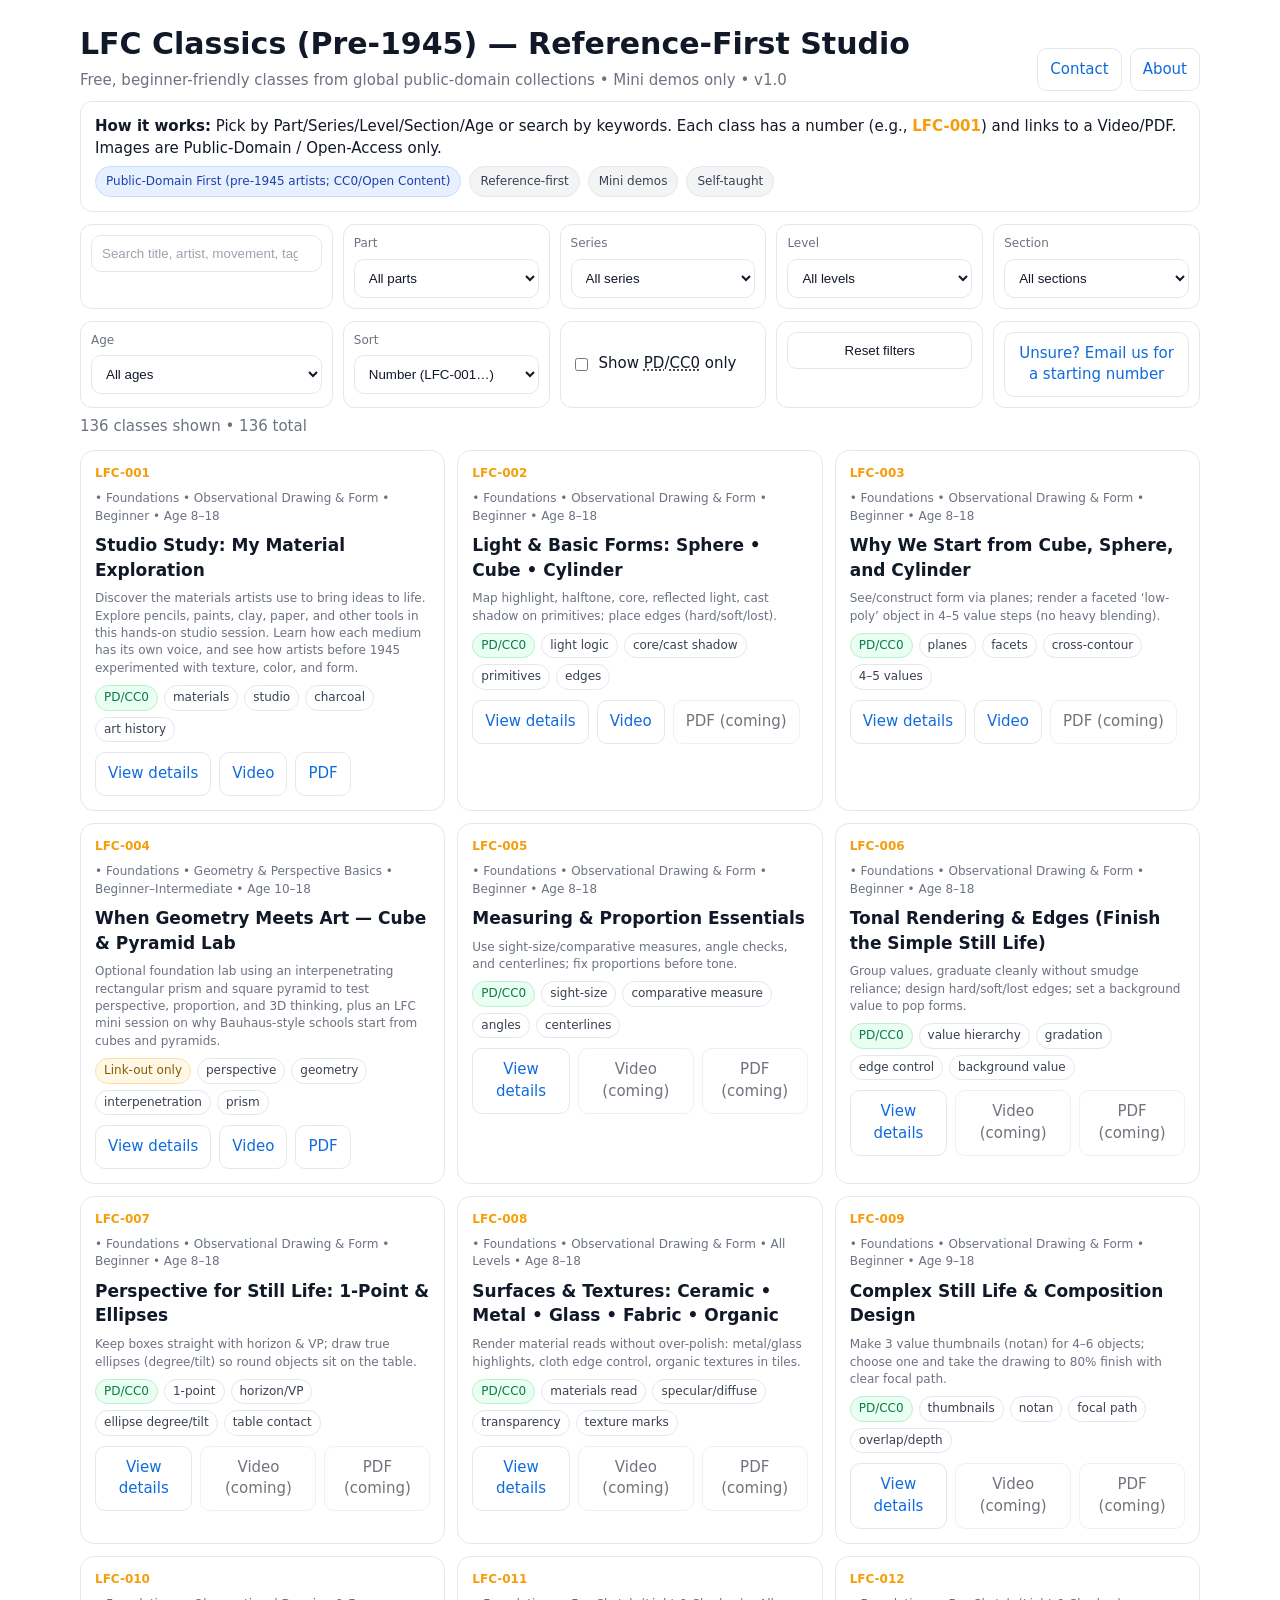
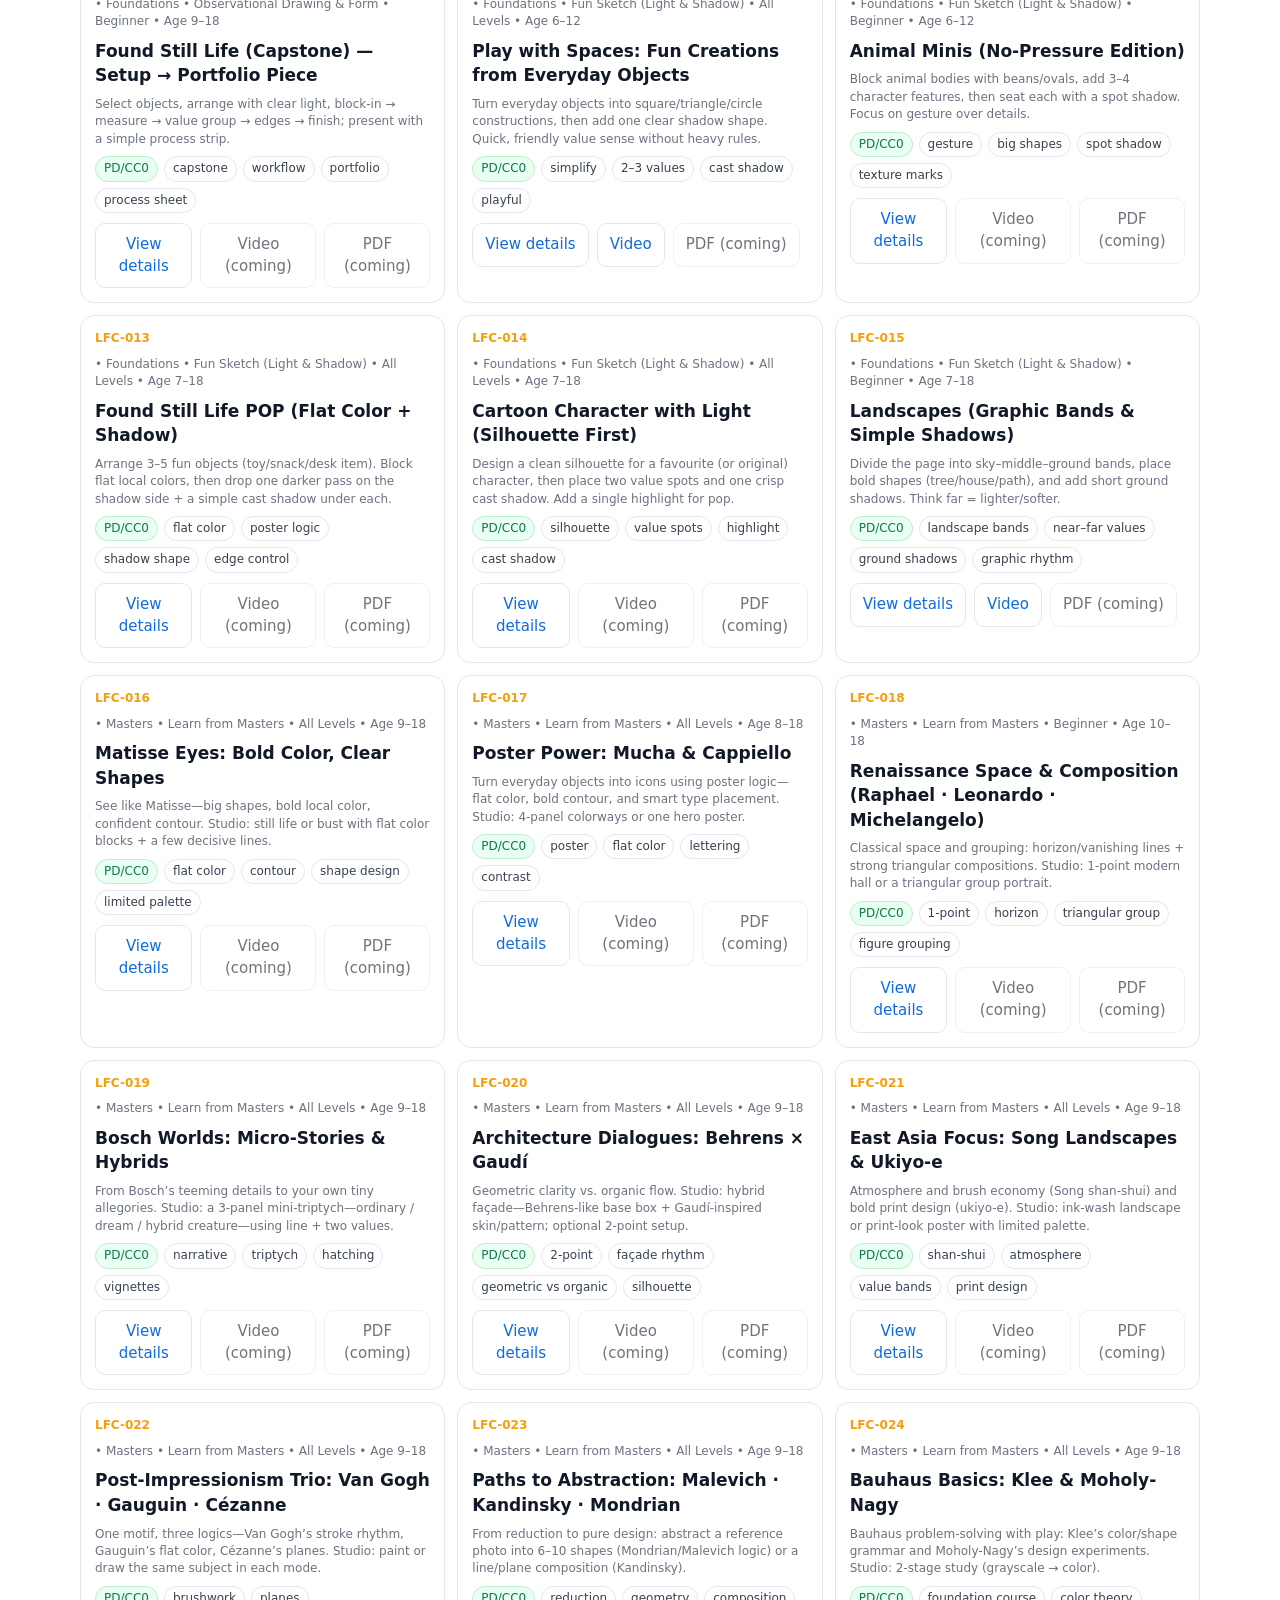
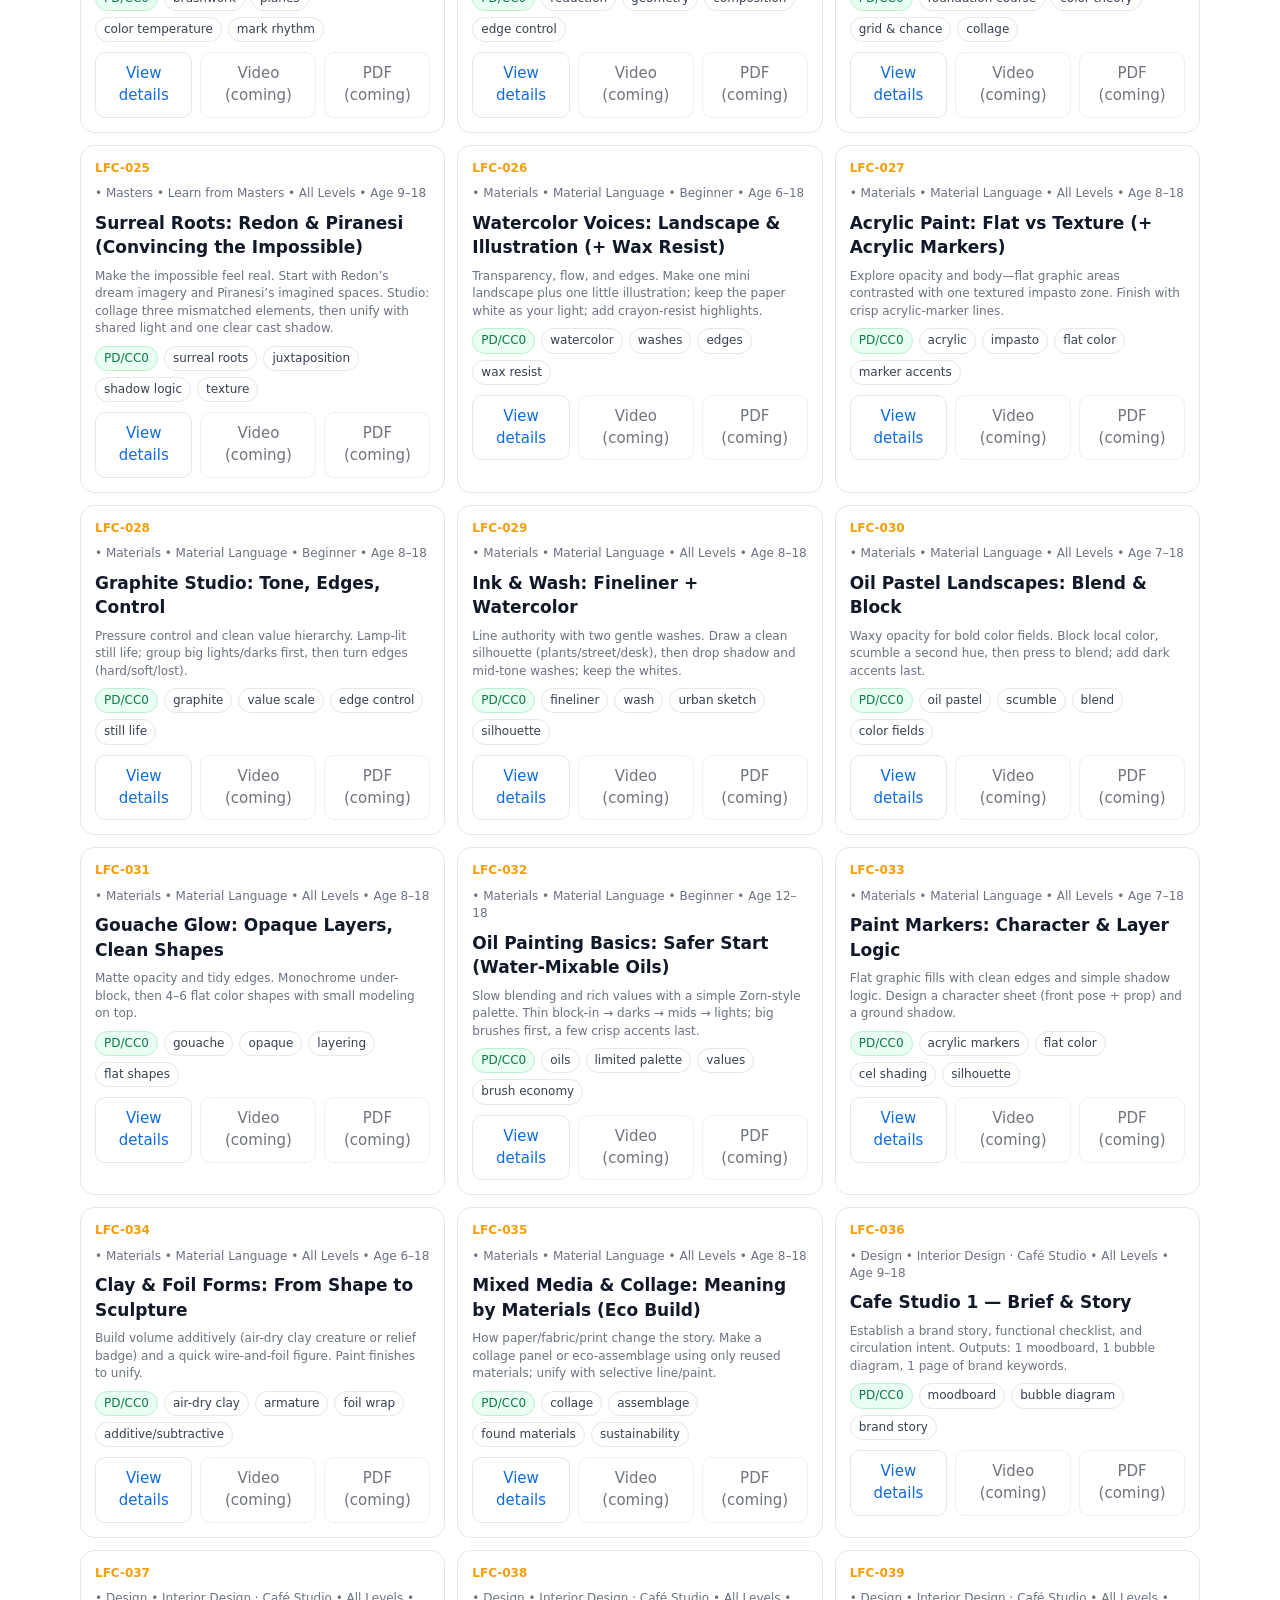
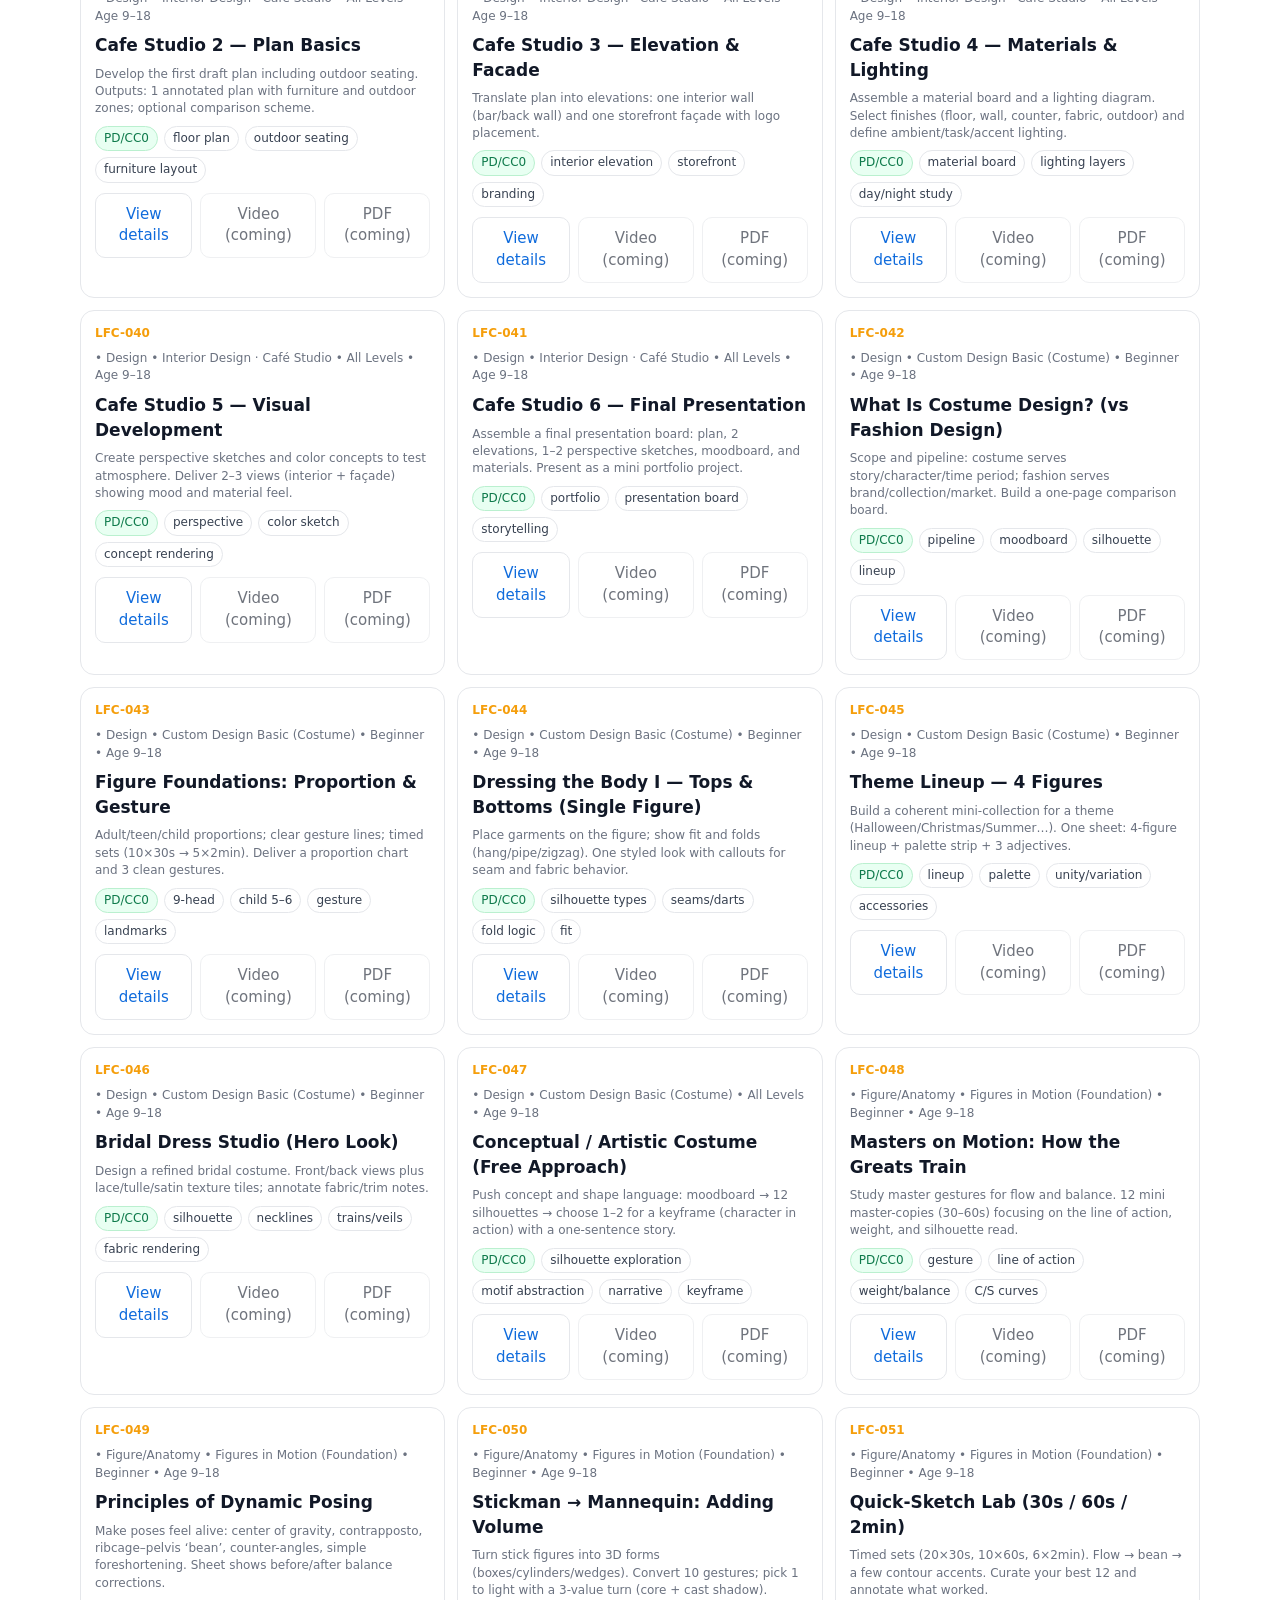
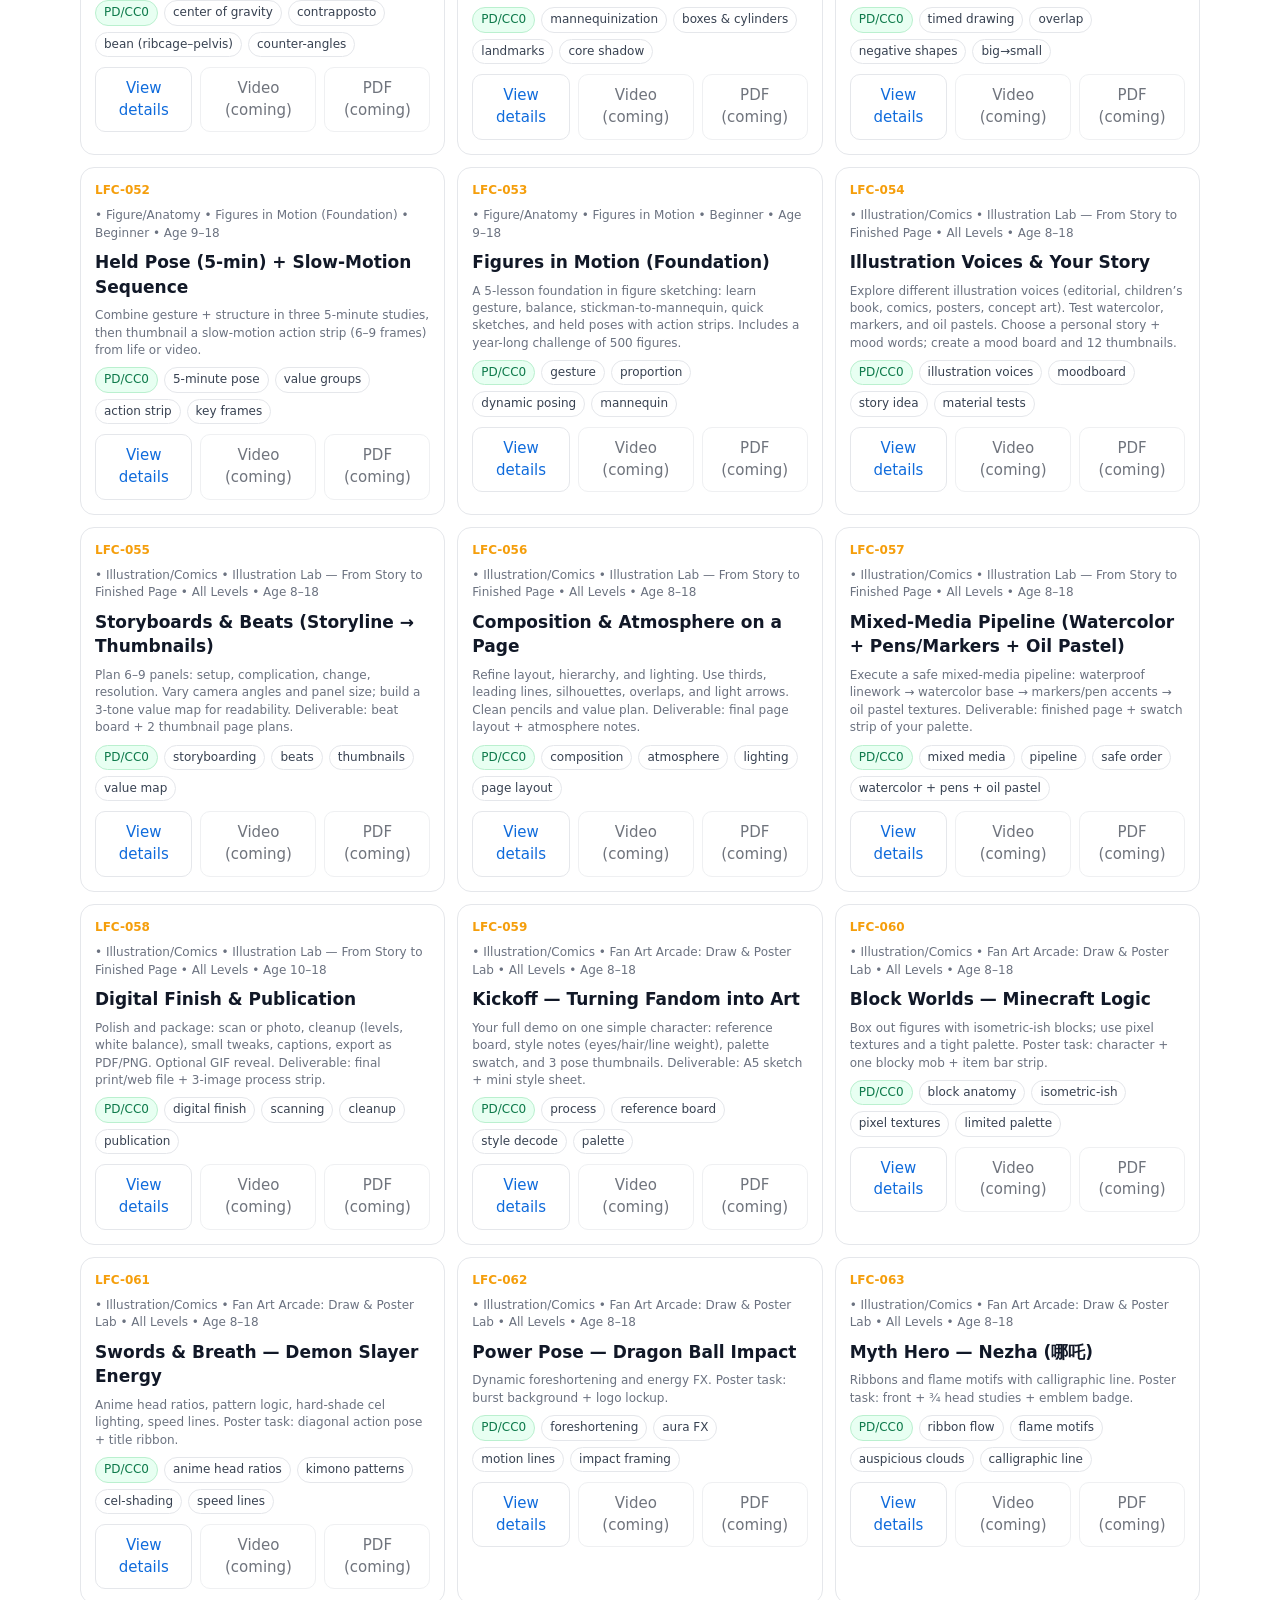
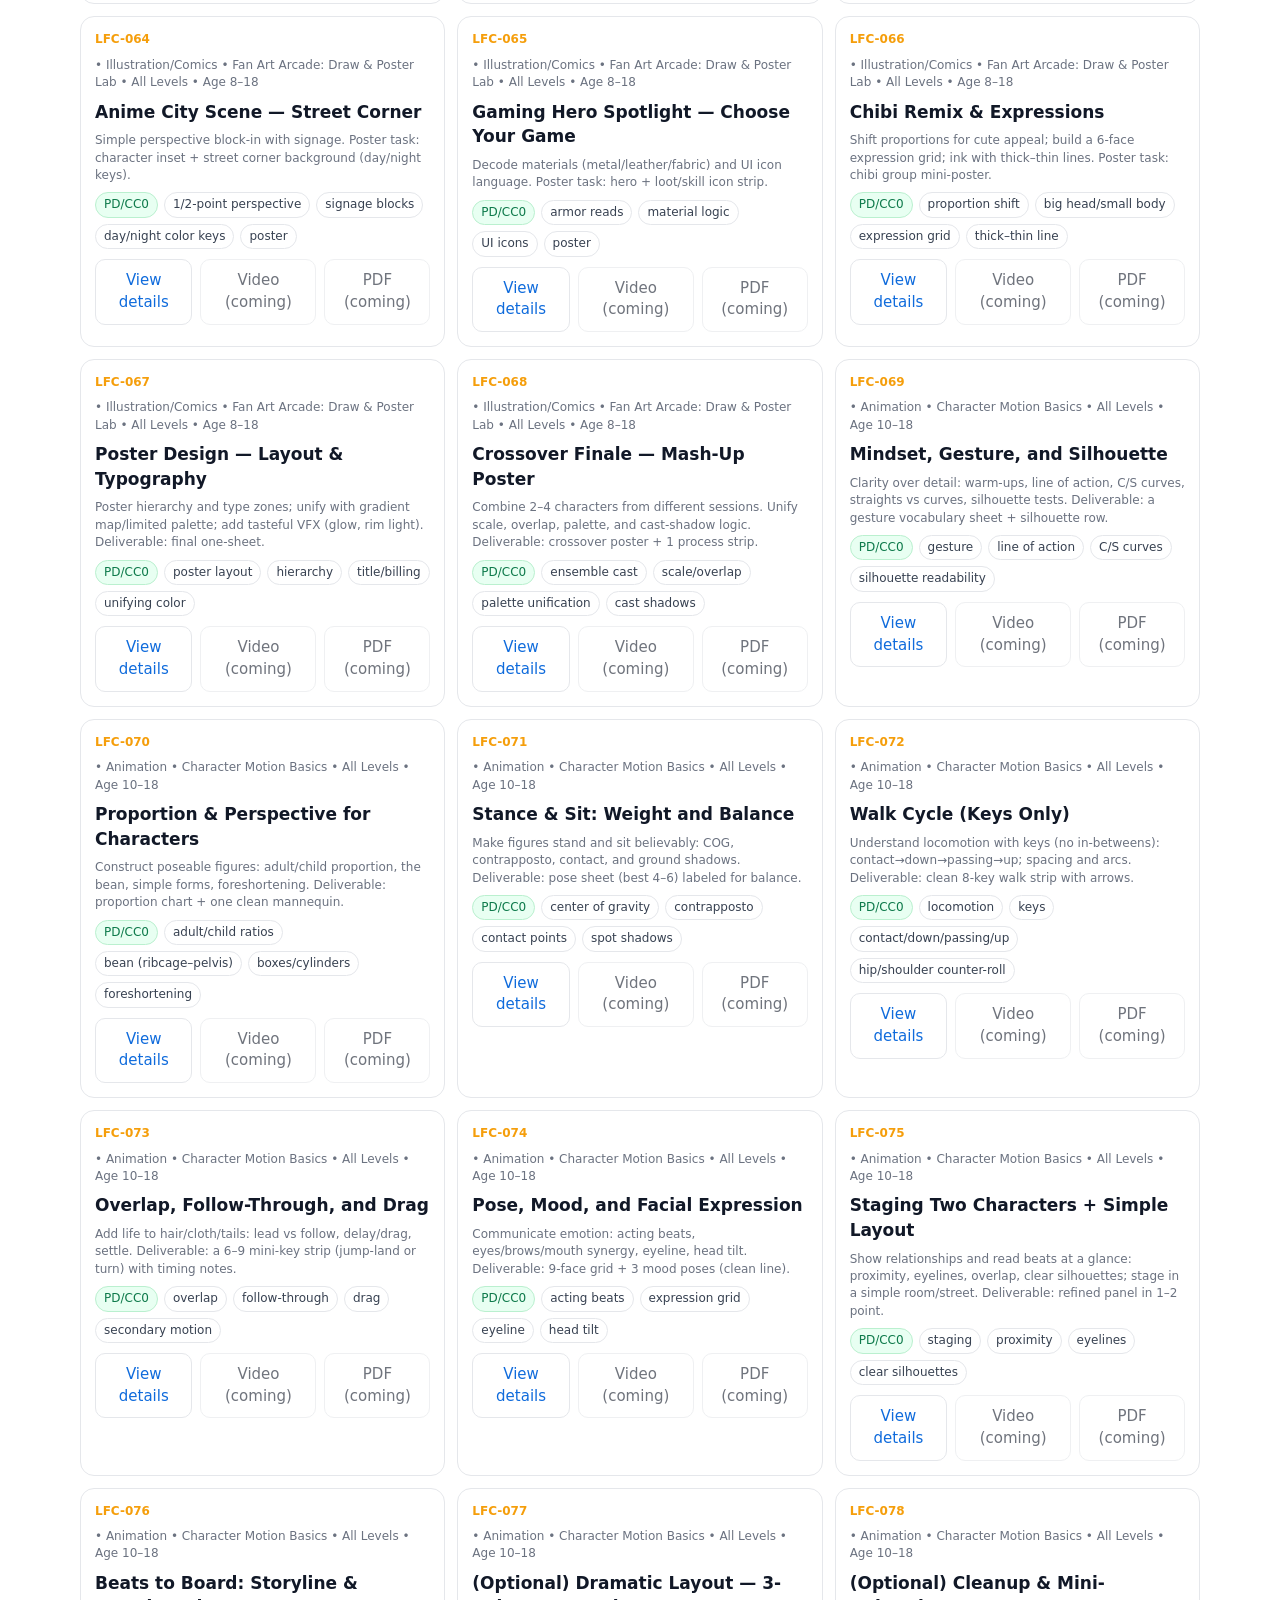
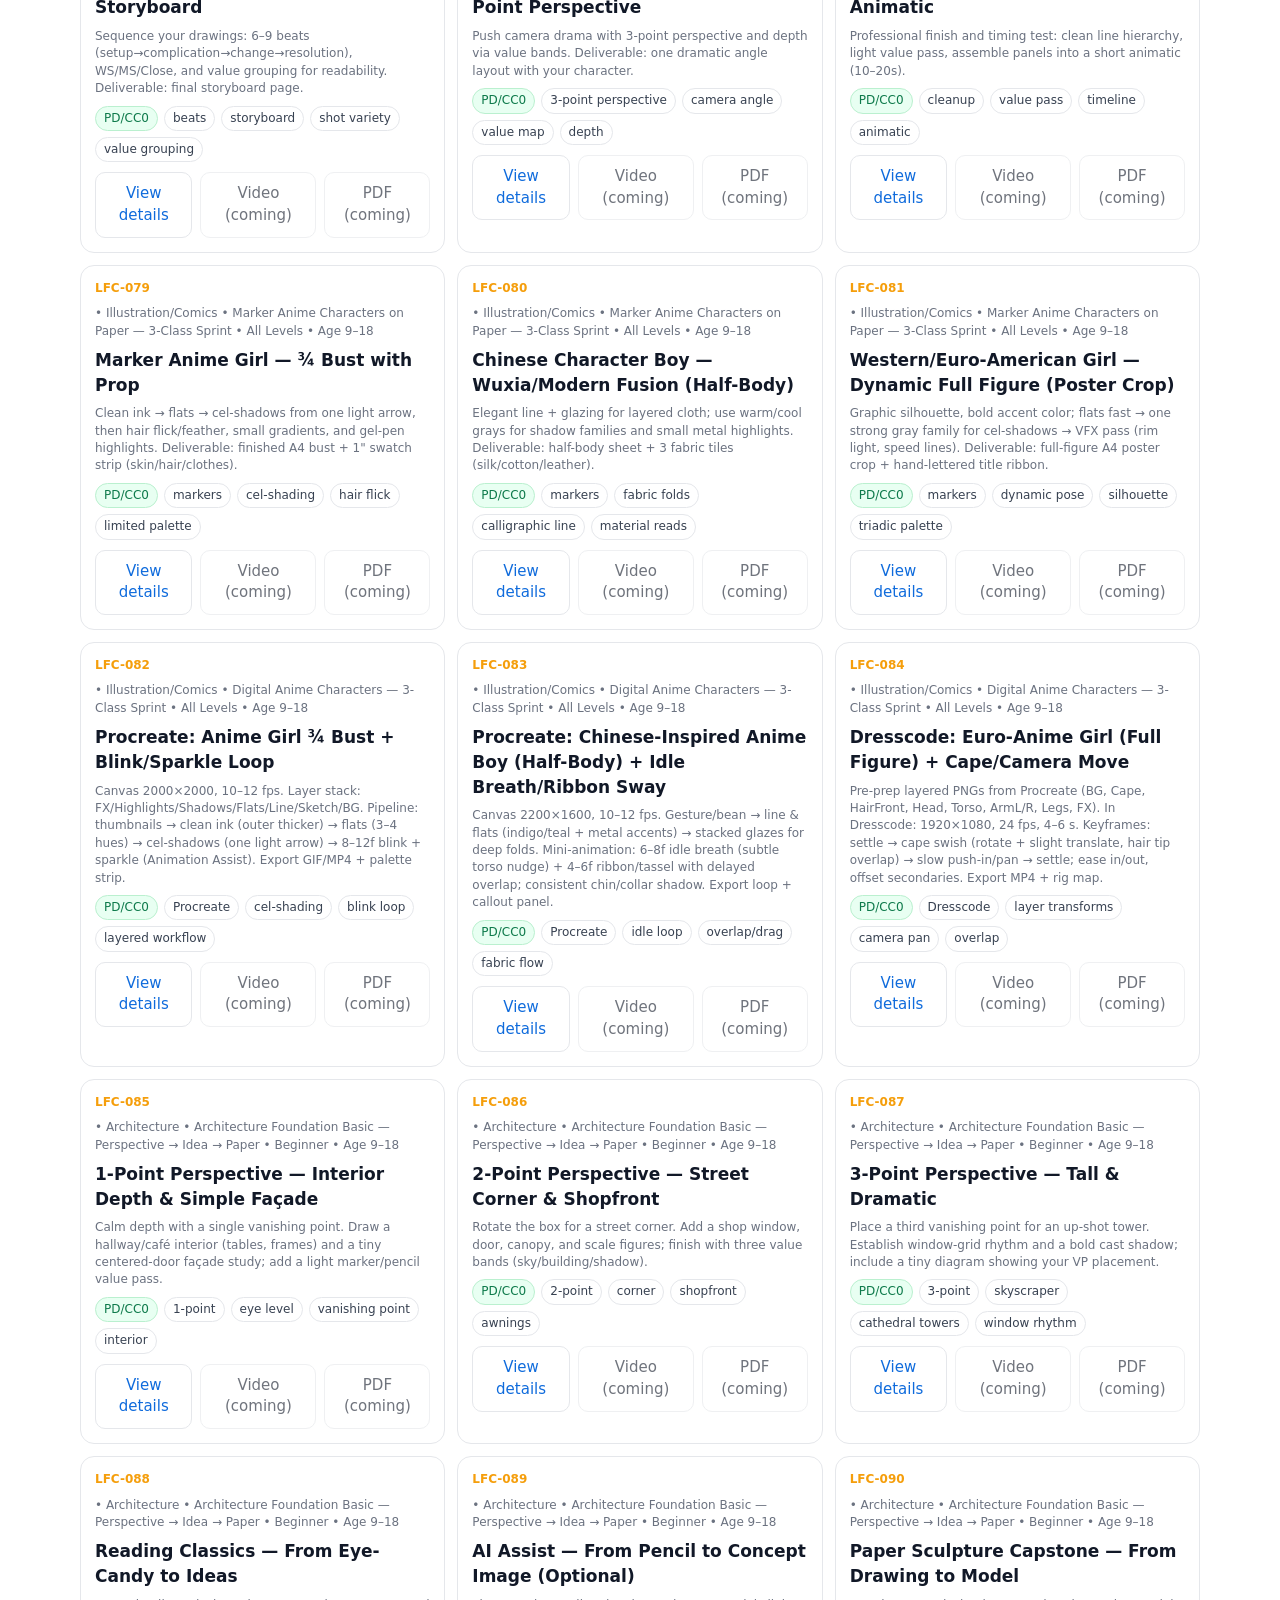
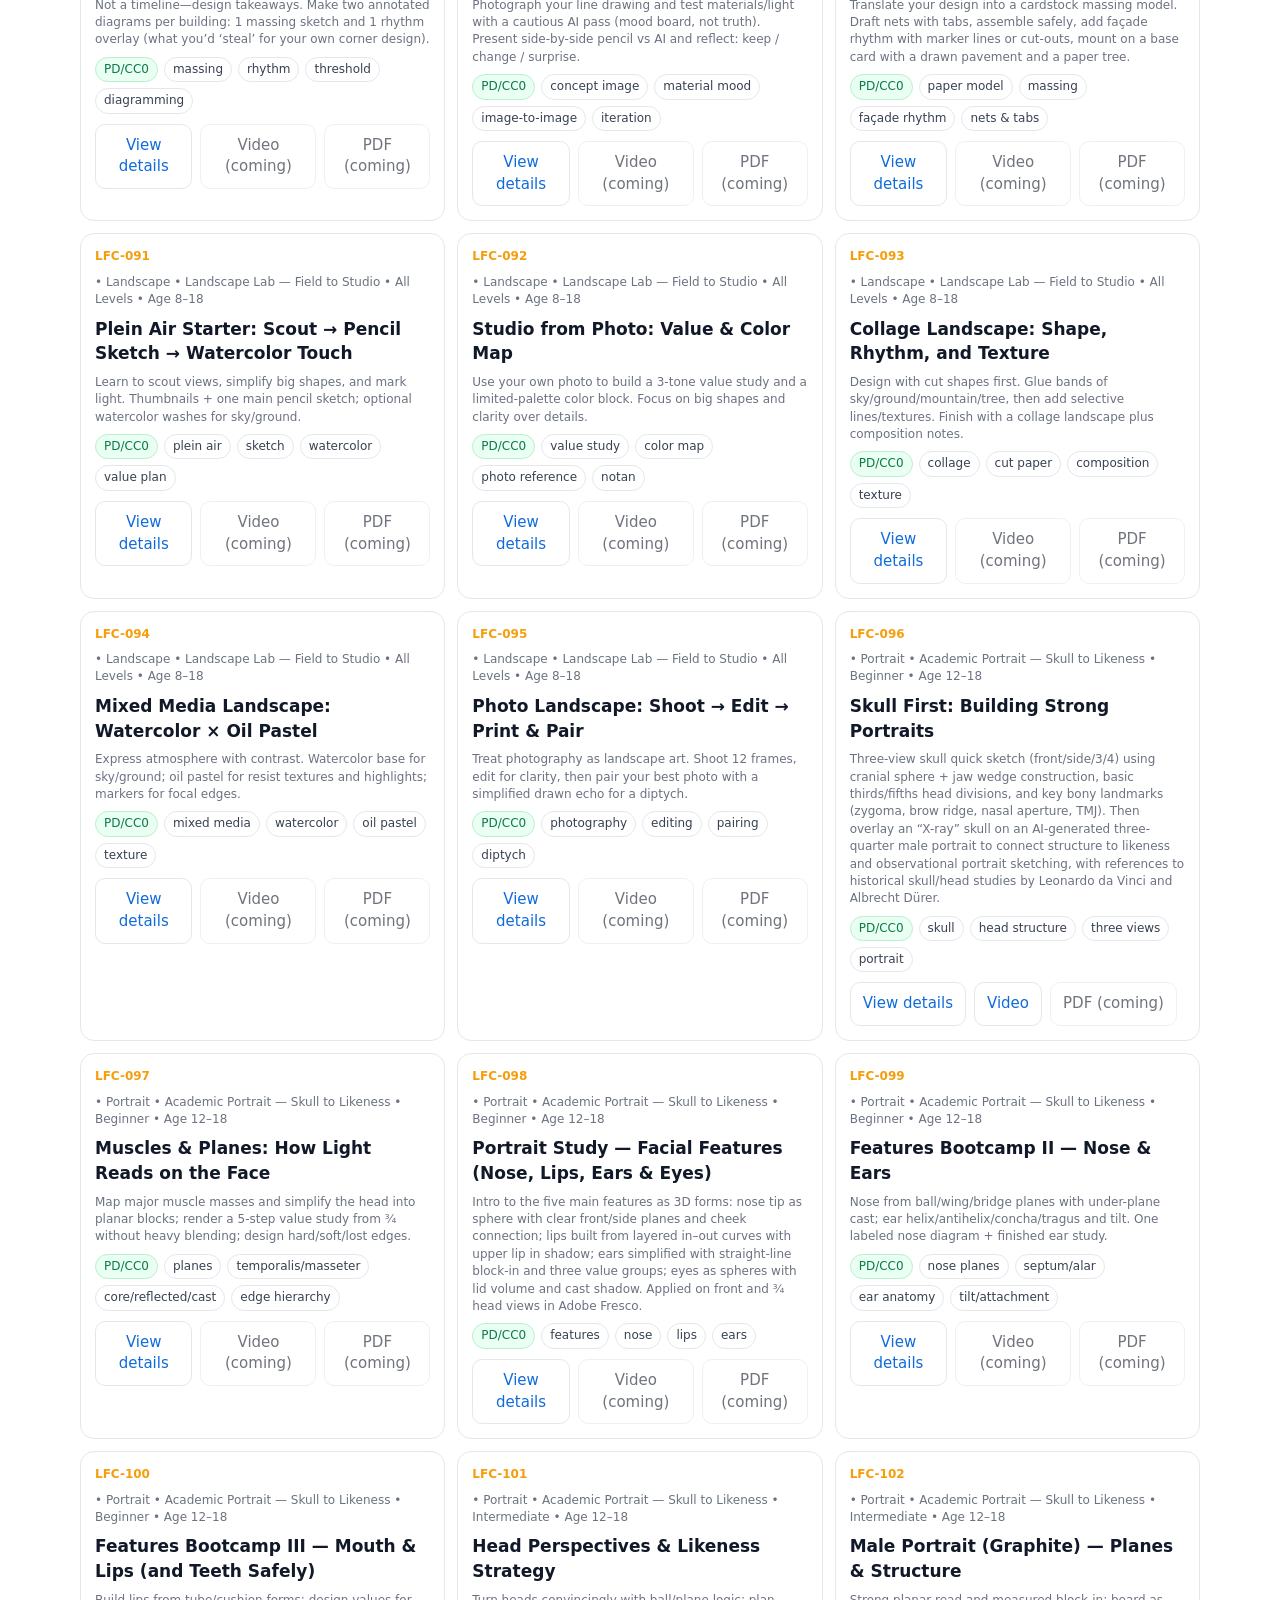
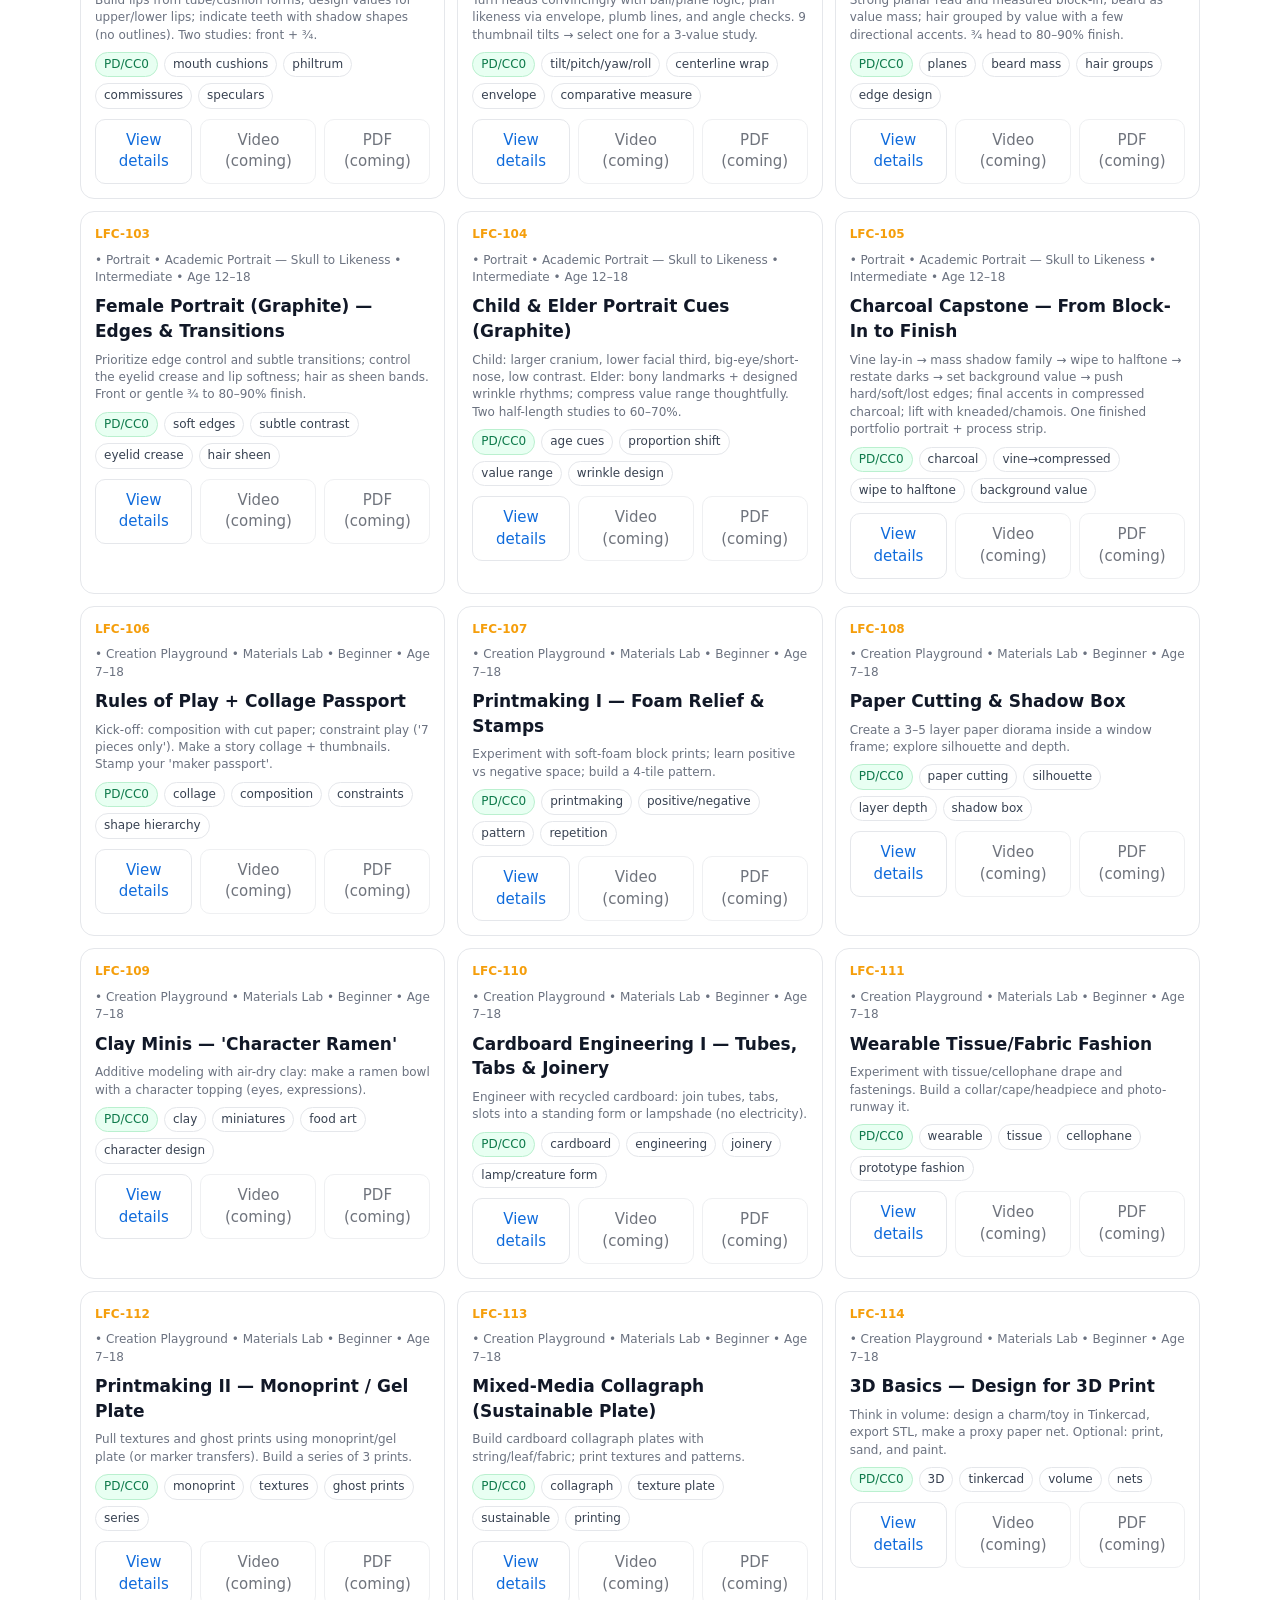
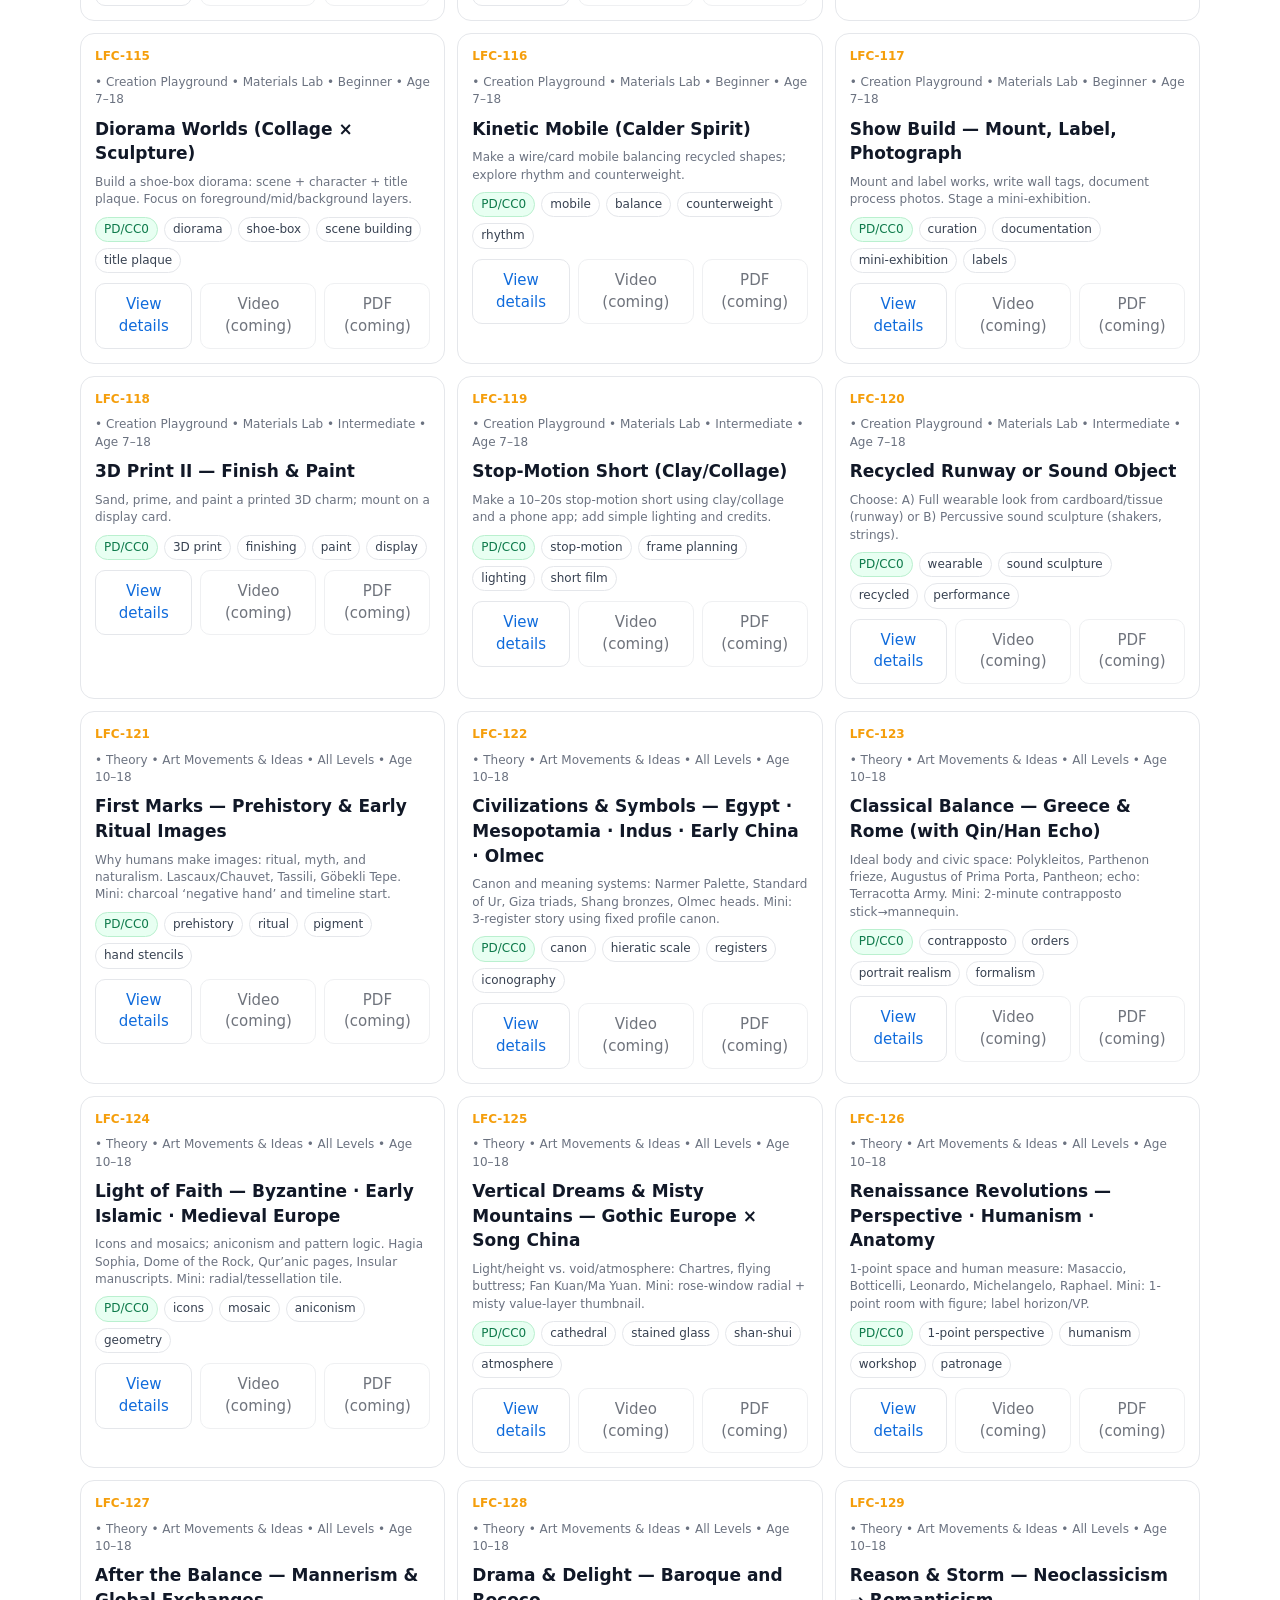
==== index.html @ 9b1e7754 "Update index.html" ====
<!doctype html>
<html lang="en">
<head>
<meta charset="utf-8"/>
<meta name="viewport" content="width=device-width,initial-scale=1"/>
<title>LFC Free Learning Hub — Self-Taught Classics with Demos</title>
<meta name="description" content="Free, beginner-friendly classes that learn from public-domain masterworks before 1945. Reference-first with brief demos.">
<style>
  /* ============ THEME (Transparent page) ============ */
  :root{
    --ink:#111827;          /* text on light cards */
    --bg:transparent;       /* transparent page background */
    --card:rgba(255,255,255,.86);
    --muted:#6b7280;
    --line:#e5e7eb;
    --brand:#2563eb;        /* blue */
    --accent:#f59e0b;       /* amber */
    --pill:#eef2ff;
    --chip:#f3f4f6;
  }
  html,body{margin:0;background:var(--bg);color:var(--ink);font:15px/1.45 Inter,system-ui,Segoe UI,Roboto,Arial,sans-serif}
  a{color:#0f6bdc;text-decoration:none} a:hover{text-decoration:underline}
  .wrap{max-width:1120px;margin:0 auto;padding:22px 16px 64px}
  header{display:flex;flex-wrap:wrap;gap:10px;align-items:flex-end;justify-content:space-between}
  h1{margin:0;font-size:clamp(22px,2.6vw,30px)}
  .subtitle{color:var(--muted);margin-top:4px}
  .hero{margin-top:10px;background:var(--card);border:1px solid var(--line);border-radius:12px;padding:14px}
  .chips{display:flex;flex-wrap:wrap;gap:8px;margin-top:6px}
  .chip{background:var(--chip);color:#374151;border:1px solid var(--line);padding:6px 10px;border-radius:999px;font-size:12px}
  .badge{background:#e6f0ff;color:#1e40af;border-color:#c7dcff}
  /* Toolbar */
  .toolbar{display:grid;gap:10px;margin-top:12px}
  @media(min-width:900px){.toolbar{grid-template-columns:1.1fr .9fr .9fr .9fr .9fr}}
  .card{background:var(--card);border:1px solid var(--line);border-radius:12px;padding:10px}
  label.small{font-size:12px;color:var(--muted);display:block;margin-bottom:6px}
  input,select,button{width:100%;border:1px solid var(--line);border-radius:10px;padding:10px;background:#fff;color:var(--ink)}
  input::placeholder{color:#9ca3af}
  .pillToggle{display:flex;align-items:center;gap:8px}
  .pillToggle input{width:auto}
  .btn{display:inline-block;text-align:center;border:1px solid var(--line);background:#fff;border-radius:10px;padding:10px 12px}
  .btn:hover{background:#f9fafb}
  /* List */
  .count{margin-top:8px;color:var(--muted)}
  .list{display:grid;gap:12px;margin-top:12px}
  @media(min-width:720px){.list{grid-template-columns:repeat(2,1fr)}}
  @media(min-width:1060px){.list{grid-template-columns:repeat(3,1fr)}}
  .class{background:var(--card);border:1px solid var(--line);border-radius:14px;padding:14px;display:flex;flex-direction:column;gap:8px}
  .class h3{margin:0;font-size:17px}
  .meta{display:flex;gap:8px;flex-wrap:wrap;font-size:12px;color:var(--muted)}
  .num{font-weight:700;color:var(--accent)}
  .tags{display:flex;flex-wrap:wrap;gap:6px}
  .tag{font-size:12px;background:#fff;color:#374151;border:1px solid var(--line);border-radius:999px;padding:3px 8px}
  .ok{background:#e8fff2;border-color:#baf0cf;color:#0e7a4b}
  .warn{background:#fff8e6;border-color:#ffe0a3;color:#8a5a00}
  .btnrow{display:flex;gap:8px;margin-top:2px}
  /* Drawer */
  dialog{width:min(920px,96vw);border:0;background:rgba(255,255,255,.98);color:var(--ink);border-radius:16px;padding:0;box-shadow:0 18px 60px rgba(0,0,0,.2)}
  dialog::backdrop{background:rgba(0,0,0,.35)}
  .dwHead{padding:14px 16px;border-bottom:1px solid var(--line);display:flex;align-items:center;justify-content:space-between}
  .dwBody{padding:16px;display:grid;gap:14px}
  .kgrid{display:grid;gap:12px}
  @media(min-width:860px){.kgrid{grid-template-columns:1.2fr .8fr}}
  .credits{background:#fff;border:1px solid var(--line);border-radius:12px;padding:12px}
  .credit{background:#fafafa;border:1px solid var(--line);border-radius:8px;padding:8px 10px;margin-bottom:6px;font-size:13px}
  .close{background:#fff}
  .linkline{display:flex;flex-wrap:wrap;gap:8px}
  footer{margin-top:22px;color:var(--muted);font-size:13px}
</style>
</head>
<body>
<div class="wrap">
  <header>
    <div>
      <h1>LFC Classics (Pre-1945) — Reference-First Studio</h1>
      <div class="subtitle">Free, beginner-friendly classes from global public-domain collections • Mini demos only • <span id="version"></span></div>
    </div>
    <div class="linkline">
      <a class="btn" href="#contact">Contact</a>
      <a class="btn" href="#about">About</a>
    </div>
  </header>

  <section class="hero">
    <strong>How it works:</strong> Pick by Part/Series/Level/Section/Age or search by keywords. Each class has a number (e.g., <span class="num">LFC-001</span>) and links to a Video/PDF. Images are Public-Domain / Open-Access only.
    <div class="chips">
      <span class="chip badge">Public-Domain First (pre-1945 artists; CC0/Open Content)</span>
      <span class="chip">Reference-first</span>
      <span class="chip">Mini demos</span>
      <span class="chip">Self-taught</span>
    </div>
  </section>

  <!-- Toolbar -->
  <div class="toolbar">
    <div class="card"><input id="q" type="search" placeholder="Search title, artist, movement, tags…"></div>
    <div class="card"><label class="small" for="part">Part</label><select id="part"><option value="">All parts</option></select></div>
    <div class="card"><label class="small" for="series">Series</label><select id="series"><option value="">All series</option></select></div>
    <div class="card"><label class="small" for="level">Level</label><select id="level"><option value="">All levels</option></select></div>
    <div class="card"><label class="small" for="section">Section</label><select id="section"><option value="">All sections</option></select></div>
  </div>
  <div class="toolbar">
    <div class="card"><label class="small" for="age">Age</label>
      <select id="age">
        <option value="">All ages</option>
        <option value="6-8">6–8</option>
        <option value="9-12">9–12</option>
        <option value="13-18">13–18</option>
        <option value="all">All-Ages</option>
      </select>
    </div>
    <div class="card"><label class="small" for="sort">Sort</label>
      <select id="sort">
        <option value="num">Number (LFC-001…)</option>
        <option value="az">A → Z</option>
        <option value="za">Z → A</option>
      </select>
    </div>
    <div class="card pillToggle"><input type="checkbox" id="pdOnly"/><label for="pdOnly"
  title="PD = Public Domain; CC0 = Creative Commons Zero. These are free-to-use museum/open images.">
  Show <abbr title="Public Domain (free to reuse)">PD</abbr>/<abbr title="Creative Commons Zero (no rights reserved)">CC0</abbr> only
</label></div>
    <div class="card"><button id="reset" class="btn">Reset filters</button></div>
    <div class="card"><a class="btn" href="mailto:info@feiteamart.com?subject=LFC Placement" target="_top"> Unsure? Email us for a starting number</a></div>
  </div>

  <div class="count" id="count"></div>
  <section class="list" id="list" aria-live="polite"></section>

  <footer id="about">
    <p><strong>About LFC Classics:</strong> Every class begins with pre-1945 masterworks from open museum collections. The instructor adds short, targeted demos—just enough to bridge technique—then you create your own interpretation. Reference images here are PD/CC0 or Open-Access and credited on each class.</p>
    <p id="contact"><strong>Contact:</strong> <a href="mailto:info@feiteamart.com?subject=LFC Inquiry" target="_top">Email us about this class</a> — Tell us your age/experience and we’ll reply with a starting <strong>LFC number</strong>.</p>
    <p class="small">Legal note: Public-domain/open-access images only; modern works (post-1945) are link-outs without embedded media.</p>
  </footer>
</div>

<!-- Detail Drawer -->
<dialog id="drawer">
  <div class="dwHead">
    <div>
      <div class="meta"><span id="dwNum"></span></div>
      <h3 id="dwTitle" style="margin:.35rem 0 0"></h3>
    </div>
    <button class="btn close" id="dwClose">Close</button>
  </div>
  <div class="dwBody kgrid">
    <div>
      <div class="meta" id="dwMeta"></div>
      <div id="dwDesc" style="margin:.4rem 0"></div>
      <div class="chips" id="dwChips"></div>
      <div class="linkline" id="dwLinks" style="margin-top:8px"></div>
    </div>
    <div class="credits">
      <div class="meta" style="margin-bottom:6px"><strong>Reference Pack (PD/CC0)</strong></div>
      <div id="dwCredits"></div>
    </div>
  </div>
</dialog>

<script>
/* =====================================================
   LFC CLASSICS — DATA SCHEMA (edit this array only)
   Fields per class:
   id, title, part, series, level, section, ageMin, ageMax, tags[],
   pd (true if references are CC0/PD/Open Content), desc,
   artists[{name,death}], movements[], videoUrl, pdfUrl,
   refs[{artist,work,year,museum,license,url}]
   ===================================================== */

window.CLASSES = [
/* -------- FOUNDATIONS / OBSERVATIONAL DRAWING -------- */  

{ id:"LFC-001",
  title:"Studio Study: My Material Exploration",
  part:"Foundations",
  series:"Observational Drawing & Form",
  level:"Beginner",
  section:"Drawing",
  ageMin:8, ageMax:18,
  tags:["materials","studio","charcoal","art history","air-dry clay","3D printer","marker","paints"],
  pd:true,
  desc:"Discover the materials artists use to bring ideas to life. Explore pencils, paints, clay, paper, and other tools in this hands-on studio session. Learn how each medium has its own voice, and see how artists before 1945 experimented with texture, color, and form.",
  artists:[{name:"Charles Bargue",death:1883}],
  movements:["Academic"],
  videoUrl:"https://youtu.be/tVxwB1tkJlo", pdfUrl:"https://drive.google.com/file/d/1QHasoelv7cmzQPjE5uMPb57EYJwDKLxD/view?usp=share_link",
  refs:[
    {artist:"Charles Bargue",work:"Cours de dessin (plates)",year:"19th c.",museum:"Public Domain",license:"PD",url:"#"},
    {artist:"Jean-Léon Gérôme",work:"Studio studies (as context)",year:"19th c.",museum:"Public Domain",license:"PD",url:"#"}
  ]
},
{ id:"LFC-002",
  title:"Light & Basic Forms: Sphere • Cube • Cylinder",
  part:"Foundations",
  series:"Observational Drawing & Form",
  level:"Beginner",
  section:"Drawing",
  ageMin:8, ageMax:18,
  tags:["light logic","core/cast shadow","primitives","edges"],
  pd:true,
  desc:"Map highlight, halftone, core, reflected light, cast shadow on primitives; place edges (hard/soft/lost).",
  artists:[{name:"Charles Bargue",death:1883}],
  movements:["Academic"],
  videoUrl:"https://youtu.be/boQBzxq534U", pdfUrl:"#",
  refs:[
    {artist:"Bargue",work:"Primitive solids (plates)",year:"19th c.",museum:"Public Domain",license:"PD",url:"#"}
  ]
},
{ id:"LFC-003",
  title:"Why We Start from Cube, Sphere, and Cylinder",
  part:"Foundations",
  series:"Observational Drawing & Form",
  level:"Beginner",
  section:"Drawing",
  ageMin:8, ageMax:18,
  tags:["planes","facets","cross-contour","4–5 values"],
  pd:true,
  desc:"See/construct form via planes; render a faceted ‘low-poly’ object in 4–5 value steps (no heavy blending).",
  artists:[{name:"Paul Cézanne",death:1906}],
  movements:["Post-Impressionism"],
  videoUrl:"https://youtu.be/LslA7YG5WgM", pdfUrl:"#",
  refs:[
    {artist:"Paul Cézanne",work:"Still Life studies (plane logic)",year:"c.1880–1906",museum:"AIC / The Met",license:"CC0",url:"#"}
  ]
},
{
  id: "LFC-004",
  title: "When Geometry Meets Art — Cube & Pyramid Lab",
  part: "Foundations",
  series: "Geometry & Perspective Basics",
  level: "Beginner–Intermediate",
  section: "Drawing",
  ageMin: 10, ageMax: 18,
  tags: ["perspective","geometry","interpenetration","prism","pyramid","Bauhaus"],
  pd: false,
  desc: "Optional foundation lab using an interpenetrating rectangular prism and square pyramid to test perspective, proportion, and 3D thinking, plus an LFC mini session on why Bauhaus-style schools start from cubes and pyramids.",
  artists: [
    { name: "Johannes Itten", death: 1967 },
    { name: "Josef Albers", death: 1976 }
  ],
  movements: ["Bauhaus","Modernism"],
  videoUrl: "https://www.youtube.com/watch?v=Sm428U-X-Gw",
  pdfUrl: "https://drive.google.com/file/d/1ztyt31aMi0txOikCm-FTP8PPF_GWWoVA/view?usp=sharing",
  refs: [
    {
      artist: "Bauhaus Foundation Course",
      work: "Preliminary course exercises with basic solids",
      year: "c. 1920s",
      museum: "Bauhaus-Archiv / related collections",
      license: "Teaching/reference use only",
      url: "https://commons.wikimedia.org/wiki/File:Bauhaus-program.svg"
    },
    {
      artist: "Andrew Loomis",
      work: "Head and figure construction from simple solids",
      year: "mid-20th c.",
      museum: "Book illustrations",
      license: "Teaching/reference use only",
      url: "https://archive.org/download/andrew-loomis-drawing-the-head-hands/andrew-loomis-drawing-the-head-hands.pdf"
    }
  ]
},
{ id:"LFC-005",
  title:"Measuring & Proportion Essentials",
  part:"Foundations",
  series:"Observational Drawing & Form",
  level:"Beginner",
  section:"Drawing",
  ageMin:8, ageMax:18,
  tags:["sight-size","comparative measure","angles","centerlines","ellipses"],
  pd:true,
  desc:"Use sight-size/comparative measures, angle checks, and centerlines; fix proportions before tone.",
  artists:[{name:"Ingres",death:1867}],
  movements:["Neoclassicism"],
  videoUrl:"#", pdfUrl:"#",
  refs:[
    {artist:"J.-A.-D. Ingres",work:"Measured portrait studies",year:"19th c.",museum:"Public Domain",license:"PD",url:"#"},
    {artist:"Dürer",work:"Instructional sheets (proportion)",year:"16th c.",museum:"Public Domain",license:"PD",url:"#"}
  ]
},
{ id:"LFC-006",
  title:"Tonal Rendering & Edges (Finish the Simple Still Life)",
  part:"Foundations",
  series:"Observational Drawing & Form",
  level:"Beginner",
  section:"Drawing",
  ageMin:8, ageMax:18,
  tags:["value hierarchy","gradation","edge control","background value"],
  pd:true,
  desc:"Group values, graduate cleanly without smudge reliance; design hard/soft/lost edges; set a background value to pop forms.",
  artists:[{name:"Rembrandt",death:1669}],
  movements:["Baroque"],
  videoUrl:"#", pdfUrl:"#",
  refs:[
    {artist:"Rembrandt",work:"Drawings & etchings (edge/value design)",year:"17th c.",museum:"NGA / Rijksmuseum",license:"CC0/PD",url:"#"}
  ]
},
{ id:"LFC-007",
  title:"Perspective for Still Life: 1-Point & Ellipses",
  part:"Foundations",
  series:"Observational Drawing & Form",
  level:"Beginner",
  section:"Drawing",
  ageMin:8, ageMax:18,
  tags:["1-point","horizon/VP","ellipse degree/tilt","table contact"],
  pd:true,
  desc:"Keep boxes straight with horizon & VP; draw true ellipses (degree/tilt) so round objects sit on the table.",
  artists:[{name:"Albrecht Dürer",death:1528}],
  movements:["Renaissance (treatises)"],
  videoUrl:"#", pdfUrl:"#",
  refs:[
    {artist:"Dürer",work:"Underweysung der Messung (perspective/ellipse notes)",year:"1525",museum:"Public Domain",license:"PD",url:"#"}
  ]
},
{ id:"LFC-008",
  title:"Surfaces & Textures: Ceramic • Metal • Glass • Fabric • Organic",
  part:"Foundations",
  series:"Observational Drawing & Form",
  level:"All Levels",
  section:"Drawing",
  ageMin:8, ageMax:18,
  tags:["materials read","specular/diffuse","transparency","texture marks"],
  pd:true,
  desc:"Render material reads without over-polish: metal/glass highlights, cloth edge control, organic textures in tiles.",
  artists:[{name:"Willem Kalf",death:1693},{name:"Jan Davidsz. de Heem",death:1684}],
  movements:["Dutch Still Life"],
  videoUrl:"#", pdfUrl:"#",
  refs:[
    {artist:"Willem Kalf",work:"Metal/glass still lifes",year:"17th c.",museum:"Rijksmuseum",license:"CC0",url:"#"},
    {artist:"J. D. de Heem",work:"Fruit/flower textures",year:"17th c.",museum:"Public Domain",license:"PD",url:"#"}
  ]
},
{ id:"LFC-009",
  title:"Complex Still Life & Composition Design",
  part:"Foundations",
  series:"Observational Drawing & Form",
  level:"Beginner",
  section:"Drawing",
  ageMin:9, ageMax:18,
  tags:["thumbnails","notan","focal path","overlap/depth"],
  pd:true,
  desc:"Make 3 value thumbnails (notan) for 4–6 objects; choose one and take the drawing to 80% finish with clear focal path.",
  artists:[{name:"Chardin",death:1779},{name:"Cézanne",death:1906}],
  movements:["18th-c. French","Post-Impressionism"],
  videoUrl:"#", pdfUrl:"#",
  refs:[
    {artist:"Chardin",work:"Still life compositions",year:"18th c.",museum:"The Met / NGA",license:"CC0/PD",url:"#"},
    {artist:"Cézanne",work:"Still life value structure",year:"c.1880–1906",museum:"AIC / The Met",license:"CC0",url:"#"}
  ]
},
{ id:"LFC-010",
  title:"Found Still Life (Capstone) — Setup → Portfolio Piece",
  part:"Foundations",
  series:"Observational Drawing & Form",
  level:"Beginner",
  section:"Drawing",
  ageMin:9, ageMax:18,
  tags:["capstone","workflow","portfolio","process sheet"],
  pd:true,
  desc:"Select objects, arrange with clear light, block-in → measure → value group → edges → finish; present with a simple process strip.",
  artists:[{name:"Chardin",death:1779},{name:"Cézanne",death:1906}],
  movements:["18th-c. French","Post-Impressionism"],
  videoUrl:"#", pdfUrl:"#",
  refs:[
    {artist:"Chardin",work:"Still life exemplars",year:"18th c.",museum:"Public Domain",license:"PD",url:"#"},
    {artist:"Cézanne",work:"Still life exemplars",year:"c.1880–1906",museum:"CC0 Collections",license:"CC0",url:"#"}
  ]
},

/* ----------------------- FUN SKETCH (Light & Shadow)------------------ */
{ id:"LFC-011",
  title:"Play with Spaces: Fun Creations from Everyday Objects",
  part:"Foundations",
  series:"Fun Sketch (Light & Shadow)",
  level:"All Levels",
  section:"Graphic",
  ageMin:6, ageMax:12,
  tags:["simplify","2–3 values","cast shadow","playful"],
  pd:true,
  desc:"Turn everyday objects into square/triangle/circle constructions, then add one clear shadow shape. Quick, friendly value sense without heavy rules.",
  artists:[{name:"Kazimir Malevich",death:1935},{name:"Theo van Doesburg",death:1931}],
  movements:["Suprematism","De Stijl"],
  videoUrl:"https://youtu.be/ROBduN1QtS0?si=htLcIlz9kiy0-Tk9", pdfUrl:"#",
  refs:[
    {artist:"Kazimir Malevich",work:"Suprematist Composition (geometric forms)",year:"1915–1920s",museum:"Public Domain collections",license:"PD",url:"#"},
    {artist:"Theo van Doesburg",work:"Composition studies",year:"1917–1931",museum:"Public Domain collections",license:"PD",url:"#"}
  ]
},
{ id:"LFC-012",
  title:"Animal Minis (No-Pressure Edition)",
  part:"Foundations",
  series:"Fun Sketch (Light & Shadow)",
  level:"Beginner",
  section:"Drawing",
  ageMin:6, ageMax:12,
  tags:["gesture","big shapes","spot shadow","texture marks"],
  pd:true,
  desc:"Block animal bodies with beans/ovals, add 3–4 character features, then seat each with a spot shadow. Focus on gesture over details.",
  artists:[{name:"Albrecht Dürer",death:1528},{name:"Katsushika Hokusai",death:1849}],
  movements:["Renaissance","Ukiyo-e"],
  videoUrl:"#", pdfUrl:"#",
  refs:[
    {artist:"Albrecht Dürer",work:"Young Hare & animal studies",year:"c.1502",museum:"Public Domain",license:"PD",url:"#"},
    {artist:"Hokusai",work:"Hokusai Manga (animal sketches)",year:"1814+",museum:"Public Domain",license:"PD",url:"#"}
  ]
},
{ id:"LFC-013",
  title:"Found Still Life POP (Flat Color + Shadow)",
  part:"Foundations",
  series:"Fun Sketch (Light & Shadow)",
  level:"All Levels",
  section:"Graphic",
  ageMin:7, ageMax:18,
  tags:["flat color","poster logic","shadow shape","edge control"],
  pd:true,
  desc:"Arrange 3–5 fun objects (toy/snack/desk item). Block flat local colors, then drop one darker pass on the shadow side + a simple cast shadow under each.",
  artists:[{name:"Alphonse Mucha",death:1939},{name:"Leonetto Cappiello",death:1942}],
  movements:["Art Nouveau","Belle Époque Posters"],
  videoUrl:"#", pdfUrl:"#",
  refs:[
    {artist:"Alphonse Mucha",work:"Poster works (flat color & contour)",year:"1890s–1900s",museum:"The Met / AIC Open Access",license:"CC0",url:"#"},
    {artist:"Leonetto Cappiello",work:"Advertising posters",year:"1900s–1920s",museum:"Rijksmuseum / PD collections",license:"CC0/PD",url:"#"}
  ]
},
{ id:"LFC-014",
  title:"Cartoon Character with Light (Silhouette First)",
  part:"Foundations",
  series:"Fun Sketch (Light & Shadow)",
  level:"All Levels",
  section:"Graphic",
  ageMin:7, ageMax:18,
  tags:["silhouette","value spots","highlight","cast shadow"],
  pd:true,
  desc:"Design a clean silhouette for a favourite (or original) character, then place two value spots and one crisp cast shadow. Add a single highlight for pop.",
  artists:[{name:"Winsor McCay",death:1934},{name:"George Herriman",death:1944}],
  movements:["Early Comics / Cartooning"],
  videoUrl:"#", pdfUrl:"#",
  refs:[
    {artist:"Winsor McCay",work:"Little Nemo drawings",year:"1905–1914",museum:"Public Domain",license:"PD",url:"#"},
    {artist:"George Herriman",work:"Krazy Kat strips (shape & light hints)",year:"1910s–1930s",museum:"Public Domain",license:"PD",url:"#"}
  ]
},
{ id:"LFC-015",
  title:"Landscapes (Graphic Bands & Simple Shadows)",
  part:"Foundations",
  series:"Fun Sketch (Light & Shadow)",
  level:"Beginner",
  section:"Painting",
  ageMin:7, ageMax:18,
  tags:["landscape bands","near–far values","ground shadows","graphic rhythm"],
  pd:true,
  desc:"Divide the page into sky–middle–ground bands, place bold shapes (tree/house/path), and add short ground shadows. Think far = lighter/softer.",
  artists:[{name:"Utagawa Hiroshige",death:1858},{name:"Katsushika Hokusai",death:1849}],
  movements:["Ukiyo-e"],
  videoUrl:"https://youtu.be/N5ascpT64mE?si=uG67moT6f309QBxH", pdfUrl:"#",
  refs:[
    {artist:"Hiroshige",work:"One Hundred Famous Views of Edo (landscape bands)",year:"1856–1858",museum:"The Met Open Access",license:"CC0",url:"#"},
    {artist:"Hokusai",work:"Thirty-six Views of Mount Fuji",year:"1830–1832",museum:"Public Domain collections",license:"PD",url:"#"}
  ]
},

/* ----------------------- LEARN FROM MASTERS --------------------- */
{ id:"LFC-016",
  title:"Matisse Eyes: Bold Color, Clear Shapes",
  part:"Masters",
  series:"Learn from Masters",
  level:"All Levels",
  section:"Painting",
  ageMin:9, ageMax:18,
  tags:["flat color","contour","shape design","limited palette"],
  pd:true,
  desc:"See like Matisse—big shapes, bold local color, confident contour. Studio: still life or bust with flat color blocks + a few decisive lines.",
  artists:[{name:"Henri Matisse",death:1954},{name:"Pierre Bonnard",death:1947}],
  movements:["Fauvism","Post-Impressionism"],
  videoUrl:"#", pdfUrl:"#",
  refs:[
    {artist:"Henri Matisse",work:"Icarus (Jazz)",year:"1947",museum:"Public Domain (prints)",license:"PD",url:"#"},
    {artist:"Pierre Bonnard",work:"The Dining Room in the Country",year:"1913",museum:"Public Domain collections",license:"PD",url:"#"}
  ]
},
{ id:"LFC-017",
  title:"Poster Power: Mucha & Cappiello",
  part:"Masters",
  series:"Learn from Masters",
  level:"All Levels",
  section:"Graphic",
  ageMin:8, ageMax:18,
  tags:["poster","flat color","lettering","contrast"],
  pd:true,
  desc:"Turn everyday objects into icons using poster logic—flat color, bold contour, and smart type placement. Studio: 4-panel colorways or one hero poster.",
  artists:[{name:"Alphonse Mucha",death:1939},{name:"Leonetto Cappiello",death:1942}],
  movements:["Art Nouveau","Belle Époque Posters"],
  videoUrl:"#", pdfUrl:"#",
  refs:[
    {artist:"Alphonse Mucha",work:"Job Cigarettes",year:"1896",museum:"The Met Open Access",license:"CC0",url:"#"},
    {artist:"Leonetto Cappiello",work:"Bitter Campari",year:"1921",museum:"Rijksmuseum",license:"CC0",url:"#"}
  ]
},
{ id:"LFC-018",
  title:"Renaissance Space & Composition (Raphael · Leonardo · Michelangelo)",
  part:"Masters",
  series:"Learn from Masters",
  level:"Beginner",
  section:"History",
  ageMin:10, ageMax:18,
  tags:["1-point","horizon","triangular group","figure grouping"],
  pd:true,
  desc:"Classical space and grouping: horizon/vanishing lines + strong triangular compositions. Studio: 1-point modern hall or a triangular group portrait.",
  artists:[{name:"Raphael",death:1520},{name:"Leonardo da Vinci",death:1519},{name:"Michelangelo",death:1564}],
  movements:["High Renaissance"],
  videoUrl:"#", pdfUrl:"#",
  refs:[
    {artist:"Raphael",work:"The School of Athens",year:"1511",museum:"Vatican (PD images via museums)",license:"PD",url:"#"},
    {artist:"Leonardo da Vinci",work:"The Last Supper (studies/diagrams)",year:"1490s",museum:"Public Domain",license:"PD",url:"#"}
  ]
},
{ id:"LFC-019",
  title:"Bosch Worlds: Micro-Stories & Hybrids",
  part:"Masters",
  series:"Learn from Masters",
  level:"All Levels",
  section:"Drawing",
  ageMin:9, ageMax:18,
  tags:["narrative","triptych","hatching","vignettes"],
  pd:true,
  desc:"From Bosch’s teeming details to your own tiny allegories. Studio: a 3-panel mini-triptych—ordinary / dream / hybrid creature—using line + two values.",
  artists:[{name:"Hieronymus Bosch",death:1516}],
  movements:["Northern Renaissance"],
  videoUrl:"#", pdfUrl:"#",
  refs:[
    {artist:"Hieronymus Bosch",work:"The Garden of Earthly Delights (details)",year:"c.1490–1510",museum:"Public Domain",license:"PD",url:"#"}
  ]
},
{ id:"LFC-020",
  title:"Architecture Dialogues: Behrens × Gaudí",
  part:"Masters",
  series:"Learn from Masters",
  level:"All Levels",
  section:"Design",
  ageMin:9, ageMax:18,
  tags:["2-point","façade rhythm","geometric vs organic","silhouette"],
  pd:true,
  desc:"Geometric clarity vs. organic flow. Studio: hybrid façade—Behrens-like base box + Gaudí-inspired skin/pattern; optional 2-point setup.",
  artists:[{name:"Peter Behrens",death:1940},{name:"Antoni Gaudí",death:1926}],
  movements:["Early Modernism","Catalan Modernisme"],
  videoUrl:"#", pdfUrl:"#",
  refs:[
    {artist:"Peter Behrens",work:"AEG Turbine Factory (drawings/photos PD)",year:"1909",museum:"Public Domain",license:"PD",url:"#"},
    {artist:"Antoni Gaudí",work:"Casa Batlló / Sagrada Família (historic docs)",year:"1900s",museum:"Public Domain",license:"PD",url:"#"}
  ]
},
{ id:"LFC-021",
  title:"East Asia Focus: Song Landscapes & Ukiyo-e",
  part:"Masters",
  series:"Learn from Masters",
  level:"All Levels",
  section:"Painting",
  ageMin:9, ageMax:18,
  tags:["shan-shui","atmosphere","value bands","print design"],
  pd:true,
  desc:"Atmosphere and brush economy (Song shan-shui) and bold print design (ukiyo-e). Studio: ink-wash landscape or print-look poster with limited palette.",
  artists:[{name:"Fan Kuan",death:1030},{name:"Ma Yuan",death:1225},{name:"Hokusai",death:1849},{name:"Hiroshige",death:1858}],
  movements:["Song Landscape","Ukiyo-e"],
  videoUrl:"#", pdfUrl:"#",
  refs:[
    {artist:"Fan Kuan",work:"Travelers among Mountains and Streams",year:"c.1000",museum:"Public Domain",license:"PD",url:"#"},
    {artist:"Utagawa Hiroshige",work:"Sudden Shower over Shin-Ōhashi",year:"1857",museum:"The Met Open Access",license:"CC0",url:"#"}
  ]
},
{ id:"LFC-022",
  title:"Post-Impressionism Trio: Van Gogh · Gauguin · Cézanne",
  part:"Masters",
  series:"Learn from Masters",
  level:"All Levels",
  section:"Painting",
  ageMin:9, ageMax:18,
  tags:["brushwork","planes","color temperature","mark rhythm"],
  pd:true,
  desc:"One motif, three logics—Van Gogh’s stroke rhythm, Gauguin’s flat color, Cézanne’s planes. Studio: paint or draw the same subject in each mode.",
  artists:[{name:"Vincent van Gogh",death:1890},{name:"Paul Gauguin",death:1903},{name:"Paul Cézanne",death:1906}],
  movements:["Post-Impressionism"],
  videoUrl:"#", pdfUrl:"#",
  refs:[
    {artist:"Vincent van Gogh",work:"Wheatfield with Crows",year:"1890",museum:"Public Domain",license:"PD",url:"#"},
    {artist:"Paul Cézanne",work:"Mont Sainte-Victoire",year:"1902–06",museum:"AIC / The Met",license:"CC0",url:"#"}
  ]
},
{ id:"LFC-023",
  title:"Paths to Abstraction: Malevich · Kandinsky · Mondrian",
  part:"Masters",
  series:"Learn from Masters",
  level:"All Levels",
  section:"Abstraction",
  ageMin:9, ageMax:18,
  tags:["reduction","geometry","composition","edge control"],
  pd:true,
  desc:"From reduction to pure design: abstract a reference photo into 6–10 shapes (Mondrian/Malevich logic) or a line/plane composition (Kandinsky).",
  artists:[{name:"Kazimir Malevich",death:1935},{name:"Wassily Kandinsky",death:1944},{name:"Piet Mondrian",death:1944}],
  movements:["Suprematism","Abstract Art","De Stijl"],
  videoUrl:"#", pdfUrl:"#",
  refs:[
    {artist:"Kazimir Malevich",work:"Suprematist Composition",year:"1910s",museum:"Public Domain",license:"PD",url:"#"},
    {artist:"Piet Mondrian",work:"Composition with Red, Blue, and Yellow",year:"1930",museum:"NGA / AIC",license:"CC0",url:"#"}
  ]
},
{ id:"LFC-024",
  title:"Bauhaus Basics: Klee & Moholy-Nagy",
  part:"Masters",
  series:"Learn from Masters",
  level:"All Levels",
  section:"Design",
  ageMin:9, ageMax:18,
  tags:["foundation course","color theory","grid & chance","collage"],
  pd:true,
  desc:"Bauhaus problem-solving with play: Klee’s color/shape grammar and Moholy-Nagy’s design experiments. Studio: 2-stage study (grayscale → color).",
  artists:[{name:"Paul Klee",death:1940},{name:"László Moholy-Nagy",death:1946}],
  movements:["Bauhaus","Modernism"],
  videoUrl:"#", pdfUrl:"#",
  refs:[
    {artist:"Paul Klee",work:"Pedagogical Sketchbook (plates/diagrams)",year:"1925",museum:"Public Domain",license:"PD",url:"#"},
    {artist:"L. Moholy-Nagy",work:"Photograms / composition studies",year:"1920s–30s",museum:"Public Domain",license:"PD",url:"#"}
  ]
},
{ id:"LFC-025",
  title:"Surreal Roots: Redon & Piranesi (Convincing the Impossible)",
  part:"Masters",
  series:"Learn from Masters",
  level:"All Levels",
  section:"Drawing",
  ageMin:9, ageMax:18,
  tags:["surreal roots","juxtaposition","shadow logic","texture"],
  pd:true,
  desc:"Make the impossible feel real. Start with Redon’s dream imagery and Piranesi’s imagined spaces. Studio: collage three mismatched elements, then unify with shared light and one clear cast shadow.",
  artists:[{name:"Odilon Redon",death:1916},{name:"Giovanni Battista Piranesi",death:1778}],
  movements:["Symbolism","Etching / Capriccio"],
  videoUrl:"#", pdfUrl:"#",
  refs:[
    {artist:"Odilon Redon",work:"Noirs (lithographs & drawings)",year:"1880s–1890s",museum:"Public Domain collections",license:"PD",url:"#"},
    {artist:"G. B. Piranesi",work:"Carceri d’Invenzione",year:"c.1745–1761",museum:"Getty / Public Domain",license:"Open Content/PD",url:"#"}
  ]
},

/* -------------------- MATERIAL LANGUAGE -------------- */
{ id:"LFC-026",
  title:"Watercolor Voices: Landscape & Illustration (+ Wax Resist)",
  part:"Materials",
  series:"Material Language",
  level:"Beginner",
  section:"Painting",
  ageMin:6, ageMax:18,
  tags:["watercolor","washes","edges","wax resist","white of paper"],
  pd:true,
  desc:"Transparency, flow, and edges. Make one mini landscape plus one little illustration; keep the paper white as your light; add crayon-resist highlights.",
  artists:[{name:"J. M. W. Turner",death:1851},{name:"John Constable",death:1837}],
  movements:["Romanticism"],
  videoUrl:"#", pdfUrl:"#",
  refs:[
    {artist:"J. M. W. Turner",work:"The Blue Rigi (watercolour)",year:"1842",museum:"Tate (Public Domain)",license:"PD",url:"#"},
    {artist:"John Constable",work:"Cloud studies (watercolour/sketch)",year:"c.1820s",museum:"Public Domain collections",license:"PD",url:"#"}
  ]
},
{ id:"LFC-027",
  title:"Acrylic Paint: Flat vs Texture (+ Acrylic Markers)",
  part:"Materials",
  series:"Material Language",
  level:"All Levels",
  section:"Painting",
  ageMin:8, ageMax:18,
  tags:["acrylic","impasto","flat color","marker accents","poster look"],
  pd:true,
  desc:"Explore opacity and body—flat graphic areas contrasted with one textured impasto zone. Finish with crisp acrylic-marker lines.",
  artists:[{name:"Alphonse Mucha",death:1939},{name:"Leonetto Cappiello",death:1942}],
  movements:["Art Nouveau","Belle Époque Posters"],
  videoUrl:"#", pdfUrl:"#",
  refs:[
    {artist:"Alphonse Mucha",work:"Poster works (flat color & contour)",year:"1890s–1900s",museum:"The Met Open Access",license:"CC0",url:"#"},
    {artist:"Leonetto Cappiello",work:"Bitter Campari",year:"1921",museum:"Rijksmuseum",license:"CC0",url:"#"}
  ]
},
{ id:"LFC-028",
  title:"Graphite Studio: Tone, Edges, Control",
  part:"Materials",
  series:"Material Language",
  level:"Beginner",
  section:"Drawing",
  ageMin:8, ageMax:18,
  tags:["graphite","value scale","edge control","still life"],
  pd:true,
  desc:"Pressure control and clean value hierarchy. Lamp-lit still life; group big lights/darks first, then turn edges (hard/soft/lost).",
  artists:[{name:"Charles Bargue",death:1883},{name:"J.-A.-D. Ingres",death:1867}],
  movements:["Academic","Neoclassicism"],
  videoUrl:"#", pdfUrl:"#",
  refs:[
    {artist:"Charles Bargue",work:"Cours de dessin (plates)",year:"19th c.",museum:"Public Domain",license:"PD",url:"#"},
    {artist:"J.-A.-D. Ingres",work:"Graphite portrait studies",year:"1800s",museum:"Public Domain",license:"PD",url:"#"}
  ]
},
{ id:"LFC-029",
  title:"Ink & Wash: Fineliner + Watercolor",
  part:"Materials",
  series:"Material Language",
  level:"All Levels",
  section:"Drawing",
  ageMin:8, ageMax:18,
  tags:["fineliner","wash","urban sketch","silhouette"],
  pd:true,
  desc:"Line authority with two gentle washes. Draw a clean silhouette (plants/street/desk), then drop shadow and mid-tone washes; keep the whites.",
  artists:[{name:"Katsushika Hokusai",death:1849},{name:"Utagawa Hiroshige",death:1858}],
  movements:["Ukiyo-e"],
  videoUrl:"#", pdfUrl:"#",
  refs:[
    {artist:"Hokusai",work:"Hokusai Manga (ink sketches)",year:"1814+",museum:"Public Domain",license:"PD",url:"#"},
    {artist:"Hiroshige",work:"Famous Views (line & flat tone)",year:"1850s",museum:"The Met Open Access",license:"CC0",url:"#"}
  ]
},
{ id:"LFC-030",
  title:"Oil Pastel Landscapes: Blend & Block",
  part:"Materials",
  series:"Material Language",
  level:"All Levels",
  section:"Painting",
  ageMin:7, ageMax:18,
  tags:["oil pastel","scumble","blend","color fields"],
  pd:true,
  desc:"Waxy opacity for bold color fields. Block local color, scumble a second hue, then press to blend; add dark accents last.",
  artists:[{name:"Paul Signac",death:1935},{name:"Pierre Bonnard",death:1947}],
  movements:["Neo-Impressionism","Post-Impressionism"],
  videoUrl:"#", pdfUrl:"#",
  refs:[
    {artist:"Paul Signac",work:"Opus 217 (divisionist logic)",year:"1890",museum:"Public Domain",license:"PD",url:"#"},
    {artist:"Pierre Bonnard",work:"Color field interiors/landscapes",year:"c.1900–1930s",museum:"Public Domain collections",license:"PD",url:"#"}
  ]
},
{ id:"LFC-031",
  title:"Gouache Glow: Opaque Layers, Clean Shapes",
  part:"Materials",
  series:"Material Language",
  level:"All Levels",
  section:"Painting",
  ageMin:8, ageMax:18,
  tags:["gouache","opaque","layering","flat shapes"],
  pd:true,
  desc:"Matte opacity and tidy edges. Monochrome under-block, then 4–6 flat color shapes with small modeling on top.",
  artists:[{name:"Beatrix Potter",death:1943},{name:"Henri Matisse",death:1954}],
  movements:["Illustration","Fauvism"],
  videoUrl:"#", pdfUrl:"#",
  refs:[
    {artist:"Beatrix Potter",work:"Animal watercolors/gouache",year:"c.1890–1910",museum:"Public Domain",license:"PD",url:"#"},
    {artist:"Henri Matisse",work:"Gouache cut-outs (color logic)",year:"1940s",museum:"Public Domain (prints/photos vary)",license:"PD",url:"#"}
  ]
},
{ id:"LFC-032",
  title:"Oil Painting Basics: Safer Start (Water-Mixable Oils)",
  part:"Materials",
  series:"Material Language",
  level:"Beginner",
  section:"Painting",
  ageMin:12, ageMax:18,
  tags:["oils","limited palette","values","brush economy"],
  pd:true,
  desc:"Slow blending and rich values with a simple Zorn-style palette. Thin block-in → darks → mids → lights; big brushes first, a few crisp accents last.",
  artists:[{name:"Diego Velázquez",death:1660},{name:"Rembrandt van Rijn",death:1669},{name:"John Singer Sargent",death:1925}],
  movements:["Baroque","Realism"],
  videoUrl:"#", pdfUrl:"#",
  refs:[
    {artist:"Diego Velázquez",work:"Head studies (value & edges)",year:"17th c.",museum:"Public Domain",license:"PD",url:"#"},
    {artist:"John Singer Sargent",work:"Portrait studies (brush economy)",year:"c.1880–1910",museum:"Public Domain",license:"PD",url:"#"}
  ]
},
  {
  id:"LFC-033",
  title:"Paint Markers: Character & Layer Logic",
  part:"Materials",
  series:"Material Language",
  level:"All Levels",
  section:"Graphic",
  ageMin:7, ageMax:18,
  tags:["acrylic markers","flat color","cel shading","silhouette"],
  pd:true,
  desc:"Flat graphic fills with clean edges and simple shadow logic. Design a character sheet (front pose + prop) and a ground shadow.",
  artists:[{name:"Winsor McCay",death:1934},{name:"George Herriman",death:1944}],
  movements:["Early Comics / Cartooning"],
  videoUrl:"#", pdfUrl:"#",
  refs:[
    {artist:"Winsor McCay",work:"Little Nemo drawings",year:"1905–1914",museum:"Public Domain",license:"PD",url:"#"},
    {artist:"George Herriman",work:"Krazy Kat strips (shape & light)",year:"1910s–1930s",museum:"Public Domain",license:"PD",url:"#"}
  ]
},
{
  id:"LFC-034",
  title:"Clay & Foil Forms: From Shape to Sculpture",
  part:"Materials",
  series:"Material Language",
  level:"All Levels",
  section:"Sculpture",
  ageMin:6, ageMax:18,
  tags:["air-dry clay","armature","foil wrap","additive/subtractive"],
  pd:true,
  desc:"Build volume additively (air-dry clay creature or relief badge) and a quick wire-and-foil figure. Paint finishes to unify.",
  artists:[{name:"Folk & Classical casts",death:0}],
  movements:["Folk / Academic"],
  videoUrl:"#", pdfUrl:"#",
  refs:[
    {artist:"Classical casts",work:"Educational plaster studies",year:"—",museum:"Public Domain",license:"PD",url:"#"}
  ]
},
{
  id:"LFC-035",
  title:"Mixed Media & Collage: Meaning by Materials (Eco Build)",
  part:"Materials",
  series:"Material Language",
  level:"All Levels",
  section:"Collage",
  ageMin:8, ageMax:18,
  tags:["collage","assemblage","found materials","sustainability"],
  pd:true,
  desc:"How paper/fabric/print change the story. Make a collage panel or eco-assemblage using only reused materials; unify with selective line/paint.",
  artists:[{name:"Kurt Schwitters",death:1948},{name:"El Lissitzky",death:1941}],
  movements:["Dada/Constructivism"],
  videoUrl:"#", pdfUrl:"#",
  refs:[
    {artist:"Kurt Schwitters",work:"Merz collages",year:"1919–1930s",museum:"Public Domain (Canada term)",license:"PD",url:"#"},
    {artist:"El Lissitzky",work:"PROUN compositions / photomontage",year:"1919–1925",museum:"Public Domain collections",license:"PD",url:"#"}
  ]
},
  
/* ---------------------- INTERIOR DESIGN · CAFE STUDIO ------------- */
{ id:"LFC-036",
  title:"Cafe Studio 1 — Brief & Story",
  part:"Design",
  series:"Interior Design · Café Studio",
  level:"All Levels",
  section:"Design",
  ageMin:9, ageMax:18,
  tags:["moodboard","bubble diagram","brand story"],
  pd:true,
  desc:"Establish a brand story, functional checklist, and circulation intent. Outputs: 1 moodboard, 1 bubble diagram, 1 page of brand keywords.",
  artists:[{name:"William Morris",death:1896}],
  movements:["Arts & Crafts"],
  videoUrl:"#", pdfUrl:"#",
  refs:[
    {artist:"William Morris",work:"Furniture and interior designs",year:"19th c.",museum:"V&A Museum",license:"Public Domain",url:"https://collections.vam.ac.uk"}
  ]
},
{ id:"LFC-037",
  title:"Cafe Studio 2 — Plan Basics",
  part:"Design",
  series:"Interior Design · Café Studio",
  level:"All Levels",
  section:"Design",
  ageMin:9, ageMax:18,
  tags:["floor plan","outdoor seating","furniture layout"],
  pd:true,
  desc:"Develop the first draft plan including outdoor seating. Outputs: 1 annotated plan with furniture and outdoor zones; optional comparison scheme.",
  artists:[{name:"Otto Wagner",death:1918}],
  movements:["Vienna Secession"],
  videoUrl:"#", pdfUrl:"#",
  refs:[
    {artist:"Otto Wagner",work:"Cafe interior drawings",year:"1900s",museum:"ÖNB / Public Domain",license:"PD",url:"https://digital.onb.ac.at"}
  ]
},
{ id:"LFC-038",
  title:"Cafe Studio 3 — Elevation & Facade",
  part:"Design",
  series:"Interior Design · Café Studio",
  level:"All Levels",
  section:"Design",
  ageMin:9, ageMax:18,
  tags:["interior elevation","storefront","branding"],
  pd:true,
  desc:"Translate plan into elevations: one interior wall (bar/back wall) and one storefront façade with logo placement.",
  artists:[{name:"Charles Rennie Mackintosh",death:1928}],
  movements:["Art Nouveau / Glasgow Style"],
  videoUrl:"#", pdfUrl:"#",
  refs:[
    {artist:"Charles Rennie Mackintosh",work:"Tea Room designs (Glasgow)",year:"1890s–1900s",museum:"Glasgow Museums",license:"CC0",url:"https://www.glasgowlife.org.uk/museums"}
  ]
},
{ id:"LFC-039",
  title:"Cafe Studio 4 — Materials & Lighting",
  part:"Design",
  series:"Interior Design · Café Studio",
  level:"All Levels",
  section:"Design",
  ageMin:9, ageMax:18,
  tags:["material board","lighting layers","day/night study"],
  pd:true,
  desc:"Assemble a material board and a lighting diagram. Select finishes (floor, wall, counter, fabric, outdoor) and define ambient/task/accent lighting.",
  artists:[{name:"Louis Comfort Tiffany",death:1933}],
  movements:["Art Nouveau / Decorative Arts"],
  videoUrl:"#", pdfUrl:"#",
  refs:[
    {artist:"Louis Comfort Tiffany",work:"Stained glass lamps and interiors",year:"1900s",museum:"The Met Open Access",license:"CC0",url:"https://www.metmuseum.org/art/collection"}
  ]
},
{ id:"LFC-040",
  title:"Cafe Studio 5 — Visual Development",
  part:"Design",
  series:"Interior Design · Café Studio",
  level:"All Levels",
  section:"Design",
  ageMin:9, ageMax:18,
  tags:["perspective","color sketch","concept rendering"],
  pd:true,
  desc:"Create perspective sketches and color concepts to test atmosphere. Deliver 2–3 views (interior + façade) showing mood and material feel.",
  artists:[{name:"Walter Gropius",death:1969}], 
  movements:["Bauhaus (early 20th c.)"],
  videoUrl:"#", pdfUrl:"#",
  refs:[
    {artist:"Walter Gropius",work:"Bauhaus building perspectives",year:"1920s–30s",museum:"Public Domain",license:"PD",url:"https://www.bauhaus.de"}
  ]
},
{ id:"LFC-041",
  title:"Cafe Studio 6 — Final Presentation",
  part:"Design",
  series:"Interior Design · Café Studio",
  level:"All Levels",
  section:"Design",
  ageMin:9, ageMax:18,
  tags:["portfolio","presentation board","storytelling"],
  pd:true,
  desc:"Assemble a final presentation board: plan, 2 elevations, 1–2 perspective sketches, moodboard, and materials. Present as a mini portfolio project.",
  artists:[{name:"Josef Hoffmann",death:1956}],
  movements:["Vienna Secession"],
  videoUrl:"#", pdfUrl:"#",
  refs:[
    {artist:"Josef Hoffmann",work:"Cafe Fledermaus (Vienna)",year:"1907",museum:"MAK Vienna",license:"PD",url:"https://www.mak.at/en"}
  ]
},
  
/* ----------------- CUSTOM DESIGN BASIC (COSTUME) ----------------- */
{ id:"LFC-042",
  title:"What Is Costume Design? (vs Fashion Design)",
  part:"Design",
  series:"Custom Design Basic (Costume)",
  level:"Beginner",
  section:"Drawing",
  ageMin:9, ageMax:18,
  tags:["pipeline","moodboard","silhouette","lineup","comparison"],
  pd:true,
  desc:"Scope and pipeline: costume serves story/character/time period; fashion serves brand/collection/market. Build a one-page comparison board.",
  artists:[{name:"Léon Bakst",death:1924},{name:"Paul Poiret",death:1944}],
  movements:["Theatre Costume","Early 20th-c. Fashion"],
  videoUrl:"#", pdfUrl:"#",
  refs:[
    {artist:"Léon Bakst",work:"Costume designs for the Ballets Russes",year:"c.1910s",museum:"The Met Open Access",license:"CC0/PD",url:"https://www.metmuseum.org/art/collection"},
    {artist:"Paul Poiret / Gazette du Bon Ton",work:"Fashion plates",year:"1912–1925",museum:"Public Domain collections",license:"PD",url:"https://gallica.bnf.fr"},
    {artist:"A. Racinet",work:"Le Costume Historique (reference plates)",year:"1888",museum:"Public Domain",license:"PD",url:"https://archive.org"}
  ]
},
{ id:"LFC-043",
  title:"Figure Foundations: Proportion & Gesture",
  part:"Design",
  series:"Custom Design Basic (Costume)",
  level:"Beginner",
  section:"Drawing",
  ageMin:9, ageMax:18,
  tags:["9-head","child 5–6","gesture","landmarks","timed poses"],
  pd:true,
  desc:"Adult/teen/child proportions; clear gesture lines; timed sets (10×30s → 5×2min). Deliver a proportion chart and 3 clean gestures.",
  artists:[{name:"Charles Bargue",death:1883},{name:"Albrecht Dürer",death:1528}],
  movements:["Academic","Renaissance"],
  videoUrl:"#", pdfUrl:"#",
  refs:[
    {artist:"Charles Bargue",work:"Cours de dessin (figure plates)",year:"19th c.",museum:"Public Domain",license:"PD",url:"https://archive.org"},
    {artist:"Albrecht Dürer",work:"Proportion studies",year:"16th c.",museum:"Public Domain",license:"PD",url:"https://www.metmuseum.org/art/collection"}
  ]
},
{ id:"LFC-044",
  title:"Dressing the Body I — Tops & Bottoms (Single Figure)",
  part:"Design",
  series:"Custom Design Basic (Costume)",
  level:"Beginner",
  section:"Drawing",
  ageMin:9, ageMax:18,
  tags:["silhouette types","seams/darts","fold logic","fit"],
  pd:true,
  desc:"Place garments on the figure; show fit and folds (hang/pipe/zigzag). One styled look with callouts for seam and fabric behavior.",
  artists:[{name:"Leonardo da Vinci",death:1519},{name:"J.-A.-D. Ingres",death:1867}],
  movements:["Renaissance","Neoclassicism"],
  videoUrl:"#", pdfUrl:"#",
  refs:[
    {artist:"Leonardo da Vinci",work:"Drapery studies",year:"c.1480–1500",museum:"Public Domain collections",license:"PD",url:"https://www.metmuseum.org/art/collection"},
    {artist:"J.-A.-D. Ingres",work:"Graphite figure/garment studies",year:"19th c.",museum:"Public Domain",license:"PD",url:"https://www.metmuseum.org/art/collection"}
  ]
},
{ id:"LFC-045",
  title:"Theme Lineup — 4 Figures",
  part:"Design",
  series:"Custom Design Basic (Costume)",
  level:"Beginner",
  section:"Drawing",
  ageMin:9, ageMax:18,
  tags:["lineup","palette","unity/variation","accessories"],
  pd:true,
  desc:"Build a coherent mini-collection for a theme (Halloween/Christmas/Summer…). One sheet: 4-figure lineup + palette strip + 3 adjectives.",
  artists:[{name:"Georges Barbier",death:1932},{name:"Alphonse Mucha",death:1939}],
  movements:["Art Deco","Art Nouveau"],
  videoUrl:"#", pdfUrl:"#",
  refs:[
    {artist:"Georges Barbier",work:"Fashion & costume plates",year:"1910s–1920s",museum:"Public Domain collections",license:"PD",url:"https://gallica.bnf.fr"},
    {artist:"Alphonse Mucha",work:"Poster color/contour logic",year:"1890s–1900s",museum:"The Met Open Access",license:"CC0",url:"https://www.metmuseum.org/art/collection"}
  ]
},
{ id:"LFC-046",
  title:"Bridal Dress Studio (Hero Look)",
  part:"Design",
  series:"Custom Design Basic (Costume)",
  level:"Beginner",
  section:"Drawing",
  ageMin:9, ageMax:18,
  tags:["silhouette","necklines","trains/veils","fabric rendering"],
  pd:true,
  desc:"Design a refined bridal costume. Front/back views plus lace/tulle/satin texture tiles; annotate fabric/trim notes.",
  artists:[{name:"Charles Frederick Worth",death:1895},{name:"House of Worth",death:0}],
  movements:["19th-c. Couture"],
  videoUrl:"#", pdfUrl:"#",
  refs:[
    {artist:"House of Worth",work:"Wedding gowns (garments & sketches)",year:"late 19th c.",museum:"The Met Open Access",license:"CC0",url:"https://www.metmuseum.org/art/collection"},
    {artist:"Textile samples",work:"Lace & trims (reference)",year:"19th–early 20th c.",museum:"V&A Museum Collections",license:"Public Domain",url:"https://collections.vam.ac.uk"}
  ]
},
  
{ id:"LFC-047",
  title:"Conceptual / Artistic Costume (Free Approach)",
  part:"Design",
  series:"Custom Design Basic (Costume)",
  level:"All Levels",
  section:"Drawing",
  ageMin:9, ageMax:18,
  tags:["silhouette exploration","motif abstraction","narrative","keyframe"],
  pd:true,
  desc:"Push concept and shape language: moodboard → 12 silhouettes → choose 1–2 for a keyframe (character in action) with a one-sentence story.",
  artists:[{name:"Aubrey Beardsley",death:1898},{name:"Odilon Redon",death:1916}],
  movements:["Art Nouveau","Symbolism"],
  videoUrl:"#", pdfUrl:"#",
  refs:[
    {artist:"Aubrey Beardsley",work:"Line art & ornamental design",year:"1890s",museum:"Public Domain collections",license:"PD",url:"https://www.metmuseum.org/art/collection"},
    {artist:"Odilon Redon",work:"Noirs / dream imagery",year:"1880s–1890s",museum:"Public Domain collections",license:"PD",url:"https://www.metmuseum.org/art/collection"}
  ]
},
  
/* ----------------- FIGURES IN MOTION (FOUNDATION) — 5 LESSONS ----------------- */
{ id:"LFC-048",
  title:"Masters on Motion: How the Greats Train",
  part:"Figure/Anatomy",
  series:"Figures in Motion (Foundation)",
  level:"Beginner",
  section:"Drawing",
  ageMin:9, ageMax:18,
  tags:["gesture","line of action","weight/balance","C/S curves","silhouette"],
  pd:true,
  desc:"Study master gestures for flow and balance. 12 mini master-copies (30–60s) focusing on the line of action, weight, and silhouette read.",
  artists:[{name:"Michelangelo Buonarroti",death:1564},{name:"Peter Paul Rubens",death:1640},{name:"Edgar Degas",death:1917},{name:"Eadweard Muybridge",death:1904}],
  movements:["High Renaissance","Baroque","Impressionism","Early Motion Studies"],
  videoUrl:"#", pdfUrl:"#",
  refs:[
    {artist:"Michelangelo",work:"Figure studies (red chalk)",year:"16th c.",museum:"The British Museum / Public Domain",license:"PD",url:"https://www.britishmuseum.org/collection"},
    {artist:"Peter Paul Rubens",work:"Oil sketches & figure studies",year:"17th c.",museum:"National Gallery of Art (Open Access)",license:"CC0",url:"https://www.nga.gov"},
    {artist:"Edgar Degas",work:"Dancer sketches (gesture studies)",year:"c.1870–1900",museum:"The Met Open Access",license:"CC0",url:"https://www.metmuseum.org/art/collection"},
    {artist:"Eadweard Muybridge",work:"Animal Locomotion (motion plates)",year:"1887",museum:"Library of Congress",license:"PD",url:"https://www.loc.gov/collections/edweard-muybridge"}
  ]
},
{ id:"LFC-049",
  title:"Principles of Dynamic Posing",
  part:"Figure/Anatomy",
  series:"Figures in Motion (Foundation)",
  level:"Beginner",
  section:"Drawing",
  ageMin:9, ageMax:18,
  tags:["center of gravity","contrapposto","bean (ribcage–pelvis)","counter-angles","foreshortening"],
  pd:true,
  desc:"Make poses feel alive: center of gravity, contrapposto, ribcage–pelvis ‘bean’, counter-angles, simple foreshortening. Sheet shows before/after balance corrections.",
  artists:[{name:"Michelangelo Buonarroti",death:1564},{name:"Roman copies of Greek sculpture",death:0}],
  movements:["Classical Sculpture","High Renaissance"],
  videoUrl:"#", pdfUrl:"#",
  refs:[
    {artist:"Michelangelo",work:"David (contrapposto reference)",year:"1501–1504",museum:"Public Domain (multiple museum image sets)",license:"PD",url:"https://collections.louvre.fr/en/","license":"PD"},
    {artist:"Classical Sculpture",work:"Doryphoros & contrapposto examples (Roman copies)",year:"1st c. BCE–1st c. CE",museum:"The Met Open Access / various",license:"CC0/PD",url:"https://www.metmuseum.org/art/collection"}
  ]
},
{ id:"LFC-050",
  title:"Stickman → Mannequin: Adding Volume",
  part:"Figure/Anatomy",
  series:"Figures in Motion (Foundation)",
  level:"Beginner",
  section:"Drawing",
  ageMin:9, ageMax:18,
  tags:["mannequinization","boxes & cylinders","landmarks","core shadow","cast shadow"],
  pd:true,
  desc:"Turn stick figures into 3D forms (boxes/cylinders/wedges). Convert 10 gestures; pick 1 to light with a 3-value turn (core + cast shadow).",
  artists:[{name:"Leonardo da Vinci",death:1519},{name:"Andreas Vesalius",death:1564},{name:"Charles Bargue",death:1883}],
  movements:["Renaissance Anatomy","Academic"],
  videoUrl:"#", pdfUrl:"#",
  refs:[
    {artist:"Leonardo da Vinci",work:"Anatomical studies (structure & volumes)",year:"c.1489–1510",museum:"Royal Collection / Public Domain",license:"PD",url:"https://www.rct.uk/collection"},
    {artist:"Andreas Vesalius",work:"De humani corporis fabrica (plates)",year:"1543",museum:"Public Domain (digital libraries)",license:"PD",url:"https://archive.org"},
    {artist:"Charles Bargue",work:"Cours de dessin (casts & features)",year:"19th c.",museum:"Public Domain",license:"PD",url:"https://archive.org"}
  ]
},
{ id:"LFC-051",
  title:"Quick-Sketch Lab (30s / 60s / 2min)",
  part:"Figure/Anatomy",
  series:"Figures in Motion (Foundation)",
  level:"Beginner",
  section:"Drawing",
  ageMin:9, ageMax:18,
  tags:["timed drawing","overlap","negative shapes","big→small","edge accents"],
  pd:true,
  desc:"Timed sets (20×30s, 10×60s, 6×2min). Flow → bean → a few contour accents. Curate your best 12 and annotate what worked.",
  artists:[{name:"Edgar Degas",death:1917},{name:"Rembrandt van Rijn",death:1669}],
  movements:["Impressionism","Dutch Golden Age"],
  videoUrl:"#", pdfUrl:"#",
  refs:[
    {artist:"Edgar Degas",work:"Rapid figure/dancer sketches",year:"c.1870–1900",museum:"The Met Open Access",license:"CC0",url:"https://www.metmuseum.org/art/collection"},
    {artist:"Rembrandt",work:"Pen-and-ink figure sketches",year:"17th c.",museum:"Rijksmuseum (Open Access)",license:"CC0",url:"https://www.rijksmuseum.nl/en/collection"}
  ]
},
{ id:"LFC-052",
  title:"Held Pose (5-min) + Slow-Motion Sequence",
  part:"Figure/Anatomy",
  series:"Figures in Motion (Foundation)",
  level:"Beginner",
  section:"Drawing",
  ageMin:9, ageMax:18,
  tags:["5-minute pose","value groups","action strip","key frames","arrows/notes"],
  pd:true,
  desc:"Combine gesture + structure in three 5-minute studies, then thumbnail a slow-motion action strip (6–9 frames) from life or video.",
  artists:[{name:"Eadweard Muybridge",death:1904},{name:"Étienne-Jules Marey",death:1904}],
  movements:["Early Motion Studies"],
  videoUrl:"#", pdfUrl:"#",
  refs:[
    {artist:"Eadweard Muybridge",work:"Human & Animal Locomotion plates",year:"1870s–1880s",museum:"Library of Congress",license:"PD",url:"https://www.loc.gov/collections/edweard-muybridge"},
    {artist:"Étienne-Jules Marey",work:"Chronophotography sequences",year:"1880s–1890s",museum:"Gallica / BnF",license:"PD",url:"https://gallica.bnf.fr"}
  ]
},
{ id:"LFC-053",
  title:"Figures in Motion (Foundation)",
  part:"Figure/Anatomy",
  series:"Figures in Motion",
  level:"Beginner",
  section:"Drawing",
  ageMin:9, ageMax:18,
  tags:["gesture","proportion","dynamic posing","mannequin","quick sketch"],
  pd:true,
  desc:"A 5-lesson foundation in figure sketching: learn gesture, balance, stickman-to-mannequin, quick sketches, and held poses with action strips. Includes a year-long challenge of 500 figures.",
  artists:[{name:"Michelangelo",death:1564},{name:"Peter Paul Rubens",death:1640},{name:"Edgar Degas",death:1917},{name:"Eadweard Muybridge",death:1904}],
  movements:["Renaissance","Baroque","Impressionism","Photography Studies"],
  videoUrl:"#", pdfUrl:"#",
  refs:[
    {artist:"Michelangelo",work:"Studies of figures (Sistine Chapel prep)",year:"c.1508–1512",museum:"Public Domain",license:"PD",url:"https://www.metmuseum.org"},
    {artist:"Peter Paul Rubens",work:"Dynamic figure studies",year:"1600s",museum:"Public Domain",license:"PD",url:"https://www.rijksmuseum.nl"},
    {artist:"Edgar Degas",work:"Dancer sketches",year:"1870s",museum:"Public Domain",license:"PD",url:"https://www.metmuseum.org"},
    {artist:"Eadweard Muybridge",work:"Animal Locomotion (motion photo plates)",year:"1887",museum:"Public Domain",license:"PD",url:"https://archive.org"}
  ]
},  
  
/* ----------------- ILLUSTRATION LAB — FROM STORY TO FINISHED PAGE ----------------- */ 
{ id:"LFC-054",
  title:"Illustration Voices & Your Story",
  part:"Illustration/Comics",
  series:"Illustration Lab — From Story to Finished Page",
  level:"All Levels",
  section:"Drawing",
  ageMin:8, ageMax:18,
  tags:["illustration voices","moodboard","story idea","material tests"],
  pd:true,
  desc:"Explore different illustration voices (editorial, children’s book, comics, posters, concept art). Test watercolor, markers, and oil pastels. Choose a personal story + mood words; create a mood board and 12 thumbnails.",
  artists:[{name:"Beatrix Potter",death:1943},{name:"John Tenniel",death:1914},{name:"Winsor McCay",death:1934}],
  movements:["Illustration","Children’s Book","Early Comics"],
  videoUrl:"#", pdfUrl:"#",
  refs:[
    {artist:"Beatrix Potter",work:"Peter Rabbit illustrations",year:"c.1900–1910",museum:"V&A / Public Domain",license:"PD",url:"https://collections.vam.ac.uk"},
    {artist:"John Tenniel",work:"Alice’s Adventures in Wonderland",year:"1865",museum:"Public Domain",license:"PD",url:"https://www.gutenberg.org/files/11/11-h/11-h.htm"},
    {artist:"Winsor McCay",work:"Little Nemo in Slumberland",year:"1905–1911",museum:"Public Domain",license:"PD",url:"https://www.loc.gov"}
  ]
},
{ id:"LFC-055",
  title:"Storyboards & Beats (Storyline → Thumbnails)",
  part:"Illustration/Comics",
  series:"Illustration Lab — From Story to Finished Page",
  level:"All Levels",
  section:"Graphic",
  ageMin:8, ageMax:18,
  tags:["storyboarding","beats","thumbnails","value map"],
  pd:true,
  desc:"Plan 6–9 panels: setup, complication, change, resolution. Vary camera angles and panel size; build a 3-tone value map for readability. Deliverable: beat board + 2 thumbnail page plans.",
  artists:[{name:"Hokusai",death:1849},{name:"Utagawa Kuniyoshi",death:1861},{name:"George Herriman",death:1944}],
  movements:["Ukiyo-e","Early Manga","Comics"],
  videoUrl:"#", pdfUrl:"#",
  refs:[
    {artist:"Katsushika Hokusai",work:"Hokusai Manga (sequential sketches)",year:"1814+",museum:"Public Domain",license:"PD",url:"https://archive.org/details/hokusaimanga"},
    {artist:"Utagawa Kuniyoshi",work:"Warrior prints (dynamic panels)",year:"19th c.",museum:"Public Domain",license:"PD",url:"https://ukiyo-e.org"},
    {artist:"George Herriman",work:"Krazy Kat comic strips",year:"1910s–1930s",museum:"Public Domain",license:"PD",url:"https://www.loc.gov"}
  ]
},
{ id:"LFC-056",
  title:"Composition & Atmosphere on a Page",
  part:"Illustration/Comics",
  series:"Illustration Lab — From Story to Finished Page",
  level:"All Levels",
  section:"Drawing",
  ageMin:8, ageMax:18,
  tags:["composition","atmosphere","lighting","page layout"],
  pd:true,
  desc:"Refine layout, hierarchy, and lighting. Use thirds, leading lines, silhouettes, overlaps, and light arrows. Clean pencils and value plan. Deliverable: final page layout + atmosphere notes.",
  artists:[{name:"Gustave Doré",death:1883},{name:"Alphonse Mucha",death:1939}],
  movements:["Engraving","Art Nouveau"],
  videoUrl:"#", pdfUrl:"#",
  refs:[
    {artist:"Gustave Doré",work:"Book illustrations (Biblical, Dante)",year:"1850s–1880s",museum:"Public Domain collections",license:"PD",url:"https://archive.org"},
    {artist:"Alphonse Mucha",work:"Poster works (composition clarity)",year:"1890s–1900s",museum:"The Met / PD Open Access",license:"CC0",url:"https://www.metmuseum.org/art/collection"}
  ]
},
{ id:"LFC-057",
  title:"Mixed-Media Pipeline (Watercolor + Pens/Markers + Oil Pastel)",
  part:"Illustration/Comics",
  series:"Illustration Lab — From Story to Finished Page",
  level:"All Levels",
  section:"Painting",
  ageMin:8, ageMax:18,
  tags:["mixed media","pipeline","safe order","watercolor + pens + oil pastel"],
  pd:true,
  desc:"Execute a safe mixed-media pipeline: waterproof linework → watercolor base → markers/pen accents → oil pastel textures. Deliverable: finished page + swatch strip of your palette.",
  artists:[{name:"Felix Vallotton",death:1925},{name:"Pierre Bonnard",death:1947}],
  movements:["Nabis","Post-Impressionism"],
  videoUrl:"#", pdfUrl:"#",
  refs:[
    {artist:"Felix Vallotton",work:"Woodcuts & flat-color illustrations",year:"1890s",museum:"Public Domain",license:"PD",url:"https://www.metmuseum.org"},
    {artist:"Pierre Bonnard",work:"Intimate interiors (color fields)",year:"c.1900–1930",museum:"Public Domain collections",license:"PD",url:"https://www.artic.edu"}
  ]
},
{ id:"LFC-058",
  title:"Digital Finish & Publication",
  part:"Illustration/Comics",
  series:"Illustration Lab — From Story to Finished Page",
  level:"All Levels",
  section:"Digital",
  ageMin:10, ageMax:18,
  tags:["digital finish","scanning","cleanup","publication"],
  pd:true,
  desc:"Polish and package: scan or photo, cleanup (levels, white balance), small tweaks, captions, export as PDF/PNG. Optional GIF reveal. Deliverable: final print/web file + 3-image process strip.",
  artists:[{name:"Winsor McCay",death:1934},{name:"Lyonel Feininger",death:1956}],
  movements:["Early Comics","Modernism"],
  videoUrl:"#", pdfUrl:"#",
  refs:[
    {artist:"Winsor McCay",work:"Little Nemo (page design)",year:"1905–1911",museum:"Library of Congress",license:"PD",url:"https://www.loc.gov"},
    {artist:"Lyonel Feininger",work:"Comic strips for Chicago Tribune",year:"1906–1907",museum:"Public Domain",license:"PD",url:"https://archive.org"}
  ]
},

/* -------- FAN ART ARCADE: DRAW & POSTER LAB — 10 SESSIONS -------- */
{ id:"LFC-059",
  title:"Kickoff — Turning Fandom into Art",
  part:"Illustration/Comics",
  series:"Fan Art Arcade: Draw & Poster Lab",
  level:"All Levels",
  section:"Drawing",
  ageMin:8, ageMax:18,
  tags:["process","reference board","style decode","palette","thumbnails"],
  pd:true,
  desc:"Your full demo on one simple character: reference board, style notes (eyes/hair/line weight), palette swatch, and 3 pose thumbnails. Deliverable: A5 sketch + mini style sheet.",
  artists:[{name:"Winsor McCay",death:1934},{name:"George Herriman",death:1944},{name:"Katsushika Hokusai",death:1849}],
  movements:["Early Comics","Newspaper Strips","Ukiyo-e"],
  videoUrl:"#", pdfUrl:"#",
  refs:[
    {artist:"Winsor McCay",work:"Little Nemo in Slumberland (page design)",year:"1905–1911",museum:"Library of Congress",license:"PD",url:"https://www.loc.gov"},
    {artist:"George Herriman",work:"Krazy Kat strips (style economy)",year:"1910s–1930s",museum:"Library of Congress",license:"PD",url:"https://www.loc.gov"},
    {artist:"Katsushika Hokusai",work:"Hokusai Manga (cartooning studies)",year:"1814+",museum:"Public Domain digitizations",license:"PD",url:"https://archive.org/details/hokusaimanga"}
  ]
},
{ id:"LFC-060",
  title:"Block Worlds — Minecraft Logic",
  part:"Illustration/Comics",
  series:"Fan Art Arcade: Draw & Poster Lab",
  level:"All Levels",
  section:"Graphic",
  ageMin:8, ageMax:18,
  tags:["block anatomy","isometric-ish","pixel textures","limited palette","poster"],
  pd:true,
  desc:"Box out figures with isometric-ish blocks; use pixel textures and a tight palette. Poster task: character + one blocky mob + item bar strip.",
  artists:[{name:"Albrecht Dürer",death:1528},{name:"G. B. Piranesi",death:1778},{name:"Denis Diderot (Encyclopédie)",death:1784}],
  movements:["Perspective Treatises","Architectural Prints","Encyclopedic Plates"],
  videoUrl:"#", pdfUrl:"#",
  refs:[
    {artist:"Albrecht Dürer",work:"Underweysung der Messung (perspective solids)",year:"1525",museum:"Public Domain",license:"PD",url:"https://www.metmuseum.org/art/collection"},
    {artist:"G. B. Piranesi",work:"Vedute di Roma (masonry forms)",year:"18th c.",museum:"Getty Open Content",license:"Open Content/PD",url:"https://www.getty.edu"},
    {artist:"Encyclopédie",work:"Geometry/mechanics plates (axonometric-like diagrams)",year:"1751–1772",museum:"Public Domain",license:"PD",url:"https://gallica.bnf.fr"}
  ]
},
{ id:"LFC-061",
  title:"Swords & Breath — Demon Slayer Energy",
  part:"Illustration/Comics",
  series:"Fan Art Arcade: Draw & Poster Lab",
  level:"All Levels",
  section:"Drawing",
  ageMin:8, ageMax:18,
  tags:["anime head ratios","kimono patterns","cel-shading","speed lines","poster"],
  pd:true,
  desc:"Anime head ratios, pattern logic, hard-shade cel lighting, speed lines. Poster task: diagonal action pose + title ribbon.",
  artists:[{name:"Utagawa Kuniyoshi",death:1861},{name:"Hokusai",death:1849}],
  movements:["Ukiyo-e","Musha-e (warrior prints)"],
  videoUrl:"#", pdfUrl:"#",
  refs:[
    {artist:"Utagawa Kuniyoshi",work:"Samurai/action prints (motion & line)",year:"1830s–1850s",museum:"Public Domain digitizations",license:"PD",url:"https://ukiyo-e.org"},
    {artist:"Katsushika Hokusai",work:"Wave & motion motifs (line energy)",year:"1830s",museum:"Multiple PD collections",license:"PD",url:"https://www.metmuseum.org/art/collection"}
  ]
},
{ id:"LFC-062",
  title:"Power Pose — Dragon Ball Impact",
  part:"Illustration/Comics",
  series:"Fan Art Arcade: Draw & Poster Lab",
  level:"All Levels",
  section:"Graphic",
  ageMin:8, ageMax:18,
  tags:["foreshortening","aura FX","motion lines","impact framing","poster"],
  pd:true,
  desc:"Dynamic foreshortening and energy FX. Poster task: burst background + logo lockup.",
  artists:[{name:"Utagawa Kuniyoshi",death:1861},{name:"Gustave Doré",death:1883},{name:"Eadweard Muybridge",death:1904}],
  movements:["Ukiyo-e","Engraving","Motion Studies"],
  videoUrl:"#", pdfUrl:"#",
  refs:[
    {artist:"Kuniyoshi",work:"Leaping/charging figures (extreme poses)",year:"19th c.",museum:"Public Domain",license:"PD",url:"https://ukiyo-e.org"},
    {artist:"Gustave Doré",work:"Dramatic diagonals/lighting in engravings",year:"1850s–1880s",museum:"Public Domain",license:"PD",url:"https://archive.org"},
    {artist:"Eadweard Muybridge",work:"Animal/Human locomotion plates",year:"1887",museum:"Library of Congress",license:"PD",url:"https://www.loc.gov/collections/edweard-muybridge"}
  ]
},
{ id:"LFC-063",
  title:"Myth Hero — Nezha (哪吒)",
  part:"Illustration/Comics",
  series:"Fan Art Arcade: Draw & Poster Lab",
  level:"All Levels",
  section:"Drawing",
  ageMin:8, ageMax:18,
  tags:["ribbon flow","flame motifs","auspicious clouds","calligraphic line","poster"],
  pd:true,
  desc:"Ribbons and flame motifs with calligraphic line. Poster task: front + ¾ head studies + emblem badge.",
  artists:[{name:"Chinese New Year Prints (Nianhua)",death:0},{name:"Wu Daozi (attributed style)",death:792}],
  movements:["Woodblock Prints","Classical Chinese Ink"],
  videoUrl:"#", pdfUrl:"#",
  refs:[
    {artist:"Nianhua workshops",work:"Door gods & myth heroes (woodblock prints)",year:"Qing–Republic era",museum:"The Met Open Access",license:"CC0",url:"https://www.metmuseum.org/art/collection"},
    {artist:"Classical ink tradition",work:"Flowing ribbon/cloud motifs",year:"—",museum:"Public Domain collections",license:"PD",url:"https://digitalarchive.asia.si.edu"}
  ]
},
{ id:"LFC-064",
  title:"Anime City Scene — Street Corner",
  part:"Illustration/Comics",
  series:"Fan Art Arcade: Draw & Poster Lab",
  level:"All Levels",
  section:"Drawing",
  ageMin:8, ageMax:18,
  tags:["1/2-point perspective","signage blocks","day/night color keys","poster"],
  pd:true,
  desc:"Simple perspective block-in with signage. Poster task: character inset + street corner background (day/night keys).",
  artists:[{name:"Utagawa Hiroshige",death:1858},{name:"G. B. Piranesi",death:1778}],
  movements:["Ukiyo-e Landscapes","Architectural Prints"],
  videoUrl:"#", pdfUrl:"#",
  refs:[
    {artist:"Hiroshige",work:"Famous Views of Edo (urban perspectives)",year:"1850s",museum:"The Met Open Access",license:"CC0",url:"https://www.metmuseum.org/art/collection"},
    {artist:"Piranesi",work:"Vedute di Roma (street perspectives)",year:"18th c.",museum:"Getty Open Content",license:"Open Content/PD",url:"https://www.getty.edu"}
  ]
},
{ id:"LFC-065",
  title:"Gaming Hero Spotlight — Choose Your Game",
  part:"Illustration/Comics",
  series:"Fan Art Arcade: Draw & Poster Lab",
  level:"All Levels",
  section:"Painting",
  ageMin:8, ageMax:18,
  tags:["armor reads","material logic","UI icons","poster"],
  pd:true,
  desc:"Decode materials (metal/leather/fabric) and UI icon language. Poster task: hero + loot/skill icon strip.",
  artists:[{name:"Albrecht Dürer",death:1528},{name:"Johannes Vermeer",death:1675},{name:"J.-A.-D. Ingres",death:1867}],
  movements:["Northern Renaissance","Dutch Golden Age","Neoclassicism"],
  videoUrl:"#", pdfUrl:"#",
  refs:[
    {artist:"Albrecht Dürer",work:"Armour/knight engravings (metal specular)",year:"c.1495–1515",museum:"Public Domain",license:"PD",url:"https://www.metmuseum.org/art/collection"},
    {artist:"Johannes Vermeer",work:"Fabric/light behavior (soft edges)",year:"1650s–1670s",museum:"Public Domain",license:"PD",url:"https://www.nga.gov"},
    {artist:"Ingres",work:"Silk/satin rendering in portraits",year:"1800s",museum:"Public Domain",license:"PD",url:"https://www.metmuseum.org/art/collection"}
  ]
},
{ id:"LFC-066",
  title:"Chibi Remix & Expressions",
  part:"Illustration/Comics",
  series:"Fan Art Arcade: Draw & Poster Lab",
  level:"All Levels",
  section:"Graphic",
  ageMin:8, ageMax:18,
  tags:["proportion shift","big head/small body","expression grid","thick–thin line","poster"],
  pd:true,
  desc:"Shift proportions for cute appeal; build a 6-face expression grid; ink with thick–thin lines. Poster task: chibi group mini-poster.",
  artists:[{name:"George Cruikshank",death:1878},{name:"Honoré Daumier",death:1879},{name:"Hokusai",death:1849}],
  movements:["Caricature","Satire","Ukiyo-e Sketches"],
  videoUrl:"#", pdfUrl:"#",
  refs:[
    {artist:"George Cruikshank",work:"Caricature prints (exaggerated heads)",year:"19th c.",museum:"Public Domain collections",license:"PD",url:"https://www.britishmuseum.org/collection"},
    {artist:"Honoré Daumier",work:"Lithographs (expression/exaggeration)",year:"1830s–1860s",museum:"Public Domain",license:"PD",url:"https://www.metmuseum.org/art/collection"},
    {artist:"Hokusai",work:"Manga volumes (facial studies)",year:"1814+",museum:"Public Domain",license:"PD",url:"https://archive.org/details/hokusaimanga"}
  ]
},
{ id:"LFC-067",
  title:"Poster Design — Layout & Typography",
  part:"Illustration/Comics",
  series:"Fan Art Arcade: Draw & Poster Lab",
  level:"All Levels",
  section:"Graphic",
  ageMin:8, ageMax:18,
  tags:["poster layout","hierarchy","title/billing","unifying color","VFX pass"],
  pd:true,
  desc:"Poster hierarchy and type zones; unify with gradient map/limited palette; add tasteful VFX (glow, rim light). Deliverable: final one-sheet.",
  artists:[{name:"Alphonse Mucha",death:1939},{name:"Henri de Toulouse-Lautrec",death:1901},{name:"Leonetto Cappiello",death:1942}],
  movements:["Art Nouveau Posters","Belle Époque Posters"],
  videoUrl:"#", pdfUrl:"#",
  refs:[
    {artist:"Alphonse Mucha",work:"Poster design & lettering zones",year:"1890s–1900s",museum:"The Met Open Access",license:"CC0",url:"https://www.metmuseum.org/art/collection"},
    {artist:"Henri de Toulouse-Lautrec",work:"Lithographic posters (hierarchy)",year:"1890s",museum:"Public Domain collections",license:"PD",url:"https://gallica.bnf.fr"},
    {artist:"Leonetto Cappiello",work:"Bold icon posters",year:"1900s–1920s",museum:"Rijksmuseum",license:"CC0",url:"https://www.rijksmuseum.nl/en/collection"}
  ]
},
{ id:"LFC-068",
  title:"Crossover Finale — Mash-Up Poster",
  part:"Illustration/Comics",
  series:"Fan Art Arcade: Draw & Poster Lab",
  level:"All Levels",
  section:"Graphic",
  ageMin:8, ageMax:18,
  tags:["ensemble cast","scale/overlap","palette unification","cast shadows","process strip"],
  pd:true,
  desc:"Combine 2–4 characters from different sessions. Unify scale, overlap, palette, and cast-shadow logic. Deliverable: crossover poster + 1 process strip.",
  artists:[{name:"Gustave Doré",death:1883},{name:"Utagawa Hiroshige",death:1858},{name:"Felix Vallotton",death:1925}],
  movements:["Engraving","Ukiyo-e","Nabis"],
  videoUrl:"#", pdfUrl:"#",
  refs:[
    {artist:"Gustave Doré",work:"Complex group compositions (depth & lighting)",year:"1850s–1880s",museum:"Public Domain",license:"PD",url:"https://archive.org"},
    {artist:"Utagawa Hiroshige",work:"Layered landscape bands (unifying value)",year:"1850s",museum:"The Met Open Access",license:"CC0",url:"https://www.metmuseum.org/art/collection"},
    {artist:"Felix Vallotton",work:"Flat color + line integration (unity)",year:"1890s",museum:"Public Domain",license:"PD",url:"https://www.metmuseum.org"}
  ]
},

/* -------- ANIMATION: CHARACTER MOTION BASICS — 8 LESSONS (+2) -------- */
{ id:"LFC-069",
  title:"Mindset, Gesture, and Silhouette",
  part:"Animation",
  series:"Character Motion Basics",
  level:"All Levels",
  section:"Drawing",
  ageMin:10, ageMax:18,
  tags:["gesture","line of action","C/S curves","silhouette readability","warm-ups"],
  pd:true,
  desc:"Clarity over detail: warm-ups, line of action, C/S curves, straights vs curves, silhouette tests. Deliverable: a gesture vocabulary sheet + silhouette row.",
  artists:[{name:"Edgar Degas",death:1917},{name:"Peter Paul Rubens",death:1640},{name:"Michelangelo Buonarroti",death:1564}],
  movements:["Impressionism","Baroque","High Renaissance"],
  videoUrl:"#", pdfUrl:"#",
  refs:[
    {artist:"Edgar Degas",work:"Dancer gesture sketches",year:"c.1870–1900",museum:"The Met Open Access",license:"CC0",url:"https://www.metmuseum.org/art/collection"},
    {artist:"Peter Paul Rubens",work:"Rapid figure studies",year:"17th c.",museum:"Rijksmuseum Open Access",license:"CC0",url:"https://www.rijksmuseum.nl/en/collection"},
    {artist:"Michelangelo",work:"Figure studies (red chalk)",year:"16th c.",museum:"British Museum",license:"PD",url:"https://www.britishmuseum.org/collection"}
  ]
},
{ id:"LFC-070",
  title:"Proportion & Perspective for Characters",
  part:"Animation",
  series:"Character Motion Basics",
  level:"All Levels",
  section:"Drawing",
  ageMin:10, ageMax:18,
  tags:["adult/child ratios","bean (ribcage–pelvis)","boxes/cylinders","foreshortening","eye level"],
  pd:true,
  desc:"Construct poseable figures: adult/child proportion, the bean, simple forms, foreshortening. Deliverable: proportion chart + one clean mannequin.",
  artists:[{name:"Leonardo da Vinci",death:1519},{name:"Albrecht Dürer",death:1528}],
  movements:["Renaissance"],
  videoUrl:"#", pdfUrl:"#",
  refs:[
    {artist:"Leonardo da Vinci",work:"Anatomical & proportion studies",year:"c.1489–1510",museum:"Royal Collection",license:"PD",url:"https://www.rct.uk/collection"},
    {artist:"Albrecht Dürer",work:"Instruction on Measurement (perspective/solids)",year:"1525",museum:"The Met Open Access",license:"CC0",url:"https://www.metmuseum.org/art/collection"}
  ]
},
{ id:"LFC-071",
  title:"Stance & Sit: Weight and Balance",
  part:"Animation",
  series:"Character Motion Basics",
  level:"All Levels",
  section:"Drawing",
  ageMin:10, ageMax:18,
  tags:["center of gravity","contrapposto","contact points","spot shadows","balance line"],
  pd:true,
  desc:"Make figures stand and sit believably: COG, contrapposto, contact, and ground shadows. Deliverable: pose sheet (best 4–6) labeled for balance.",
  artists:[{name:"Classical Sculpture",death:0},{name:"Jean-Auguste-Dominique Ingres",death:1867}],
  movements:["Classical","Neoclassicism"],
  videoUrl:"#", pdfUrl:"#",
  refs:[
    {artist:"Classical Sculpture",work:"Contrapposto exemplars (Roman copies of Greek works)",year:"1st c. BCE–1st c. CE",museum:"The Met Open Access",license:"CC0",url:"https://www.metmuseum.org/art/collection"},
    {artist:"J.-A.-D. Ingres",work:"Measured figure/portrait studies",year:"19th c.",museum:"The Met Open Access",license:"CC0",url:"https://www.metmuseum.org/art/collection"}
  ]
},
{ id:"LFC-072",
  title:"Walk Cycle (Keys Only)",
  part:"Animation",
  series:"Character Motion Basics",
  level:"All Levels",
  section:"Drawing",
  ageMin:10, ageMax:18,
  tags:["locomotion","keys","contact/down/passing/up","hip/shoulder counter-roll","arcs"],
  pd:true,
  desc:"Understand locomotion with keys (no in-betweens): contact→down→passing→up; spacing and arcs. Deliverable: clean 8-key walk strip with arrows.",
  artists:[{name:"Eadweard Muybridge",death:1904},{name:"Étienne-Jules Marey",death:1904},{name:"Winsor McCay",death:1934}],
  movements:["Motion Studies","Early Animation"],
  videoUrl:"#", pdfUrl:"#",
  refs:[
    {artist:"Eadweard Muybridge",work:"Human & Animal Locomotion plates",year:"1870s–1880s",museum:"Library of Congress",license:"PD",url:"https://www.loc.gov/collections/edweard-muybridge"},
    {artist:"Étienne-Jules Marey",work:"Chronophotography sequences",year:"1880s–1890s",museum:"BnF Gallica",license:"PD",url:"https://gallica.bnf.fr"},
    {artist:"Winsor McCay",work:"Gertie the Dinosaur (key frame logic)",year:"1914",museum:"Public Domain film stills",license:"PD",url:"https://archive.org"}
  ]
},
{ id:"LFC-073",
  title:"Overlap, Follow-Through, and Drag",
  part:"Animation",
  series:"Character Motion Basics",
  level:"All Levels",
  section:"Drawing",
  ageMin:10, ageMax:18,
  tags:["overlap","follow-through","drag","secondary motion","timing notes"],
  pd:true,
  desc:"Add life to hair/cloth/tails: lead vs follow, delay/drag, settle. Deliverable: a 6–9 mini-key strip (jump-land or turn) with timing notes.",
  artists:[{name:"Winsor McCay",death:1934},{name:"Utagawa Kuniyoshi",death:1861}],
  movements:["Early Animation","Ukiyo-e (motion line clarity)"],
  videoUrl:"#", pdfUrl:"#",
  refs:[
    {artist:"Winsor McCay",work:"Animation drawings & film frames",year:"1910s",museum:"Public Domain digitizations",license:"PD",url:"https://archive.org"},
    {artist:"Utagawa Kuniyoshi",work:"Flowing cloth/ribbon dynamics in warrior prints",year:"19th c.",museum:"Ukiyo-e.org / PD",license:"PD",url:"https://ukiyo-e.org"}
  ]
},
{ id:"LFC-074",
  title:"Pose, Mood, and Facial Expression",
  part:"Animation",
  series:"Character Motion Basics",
  level:"All Levels",
  section:"Drawing",
  ageMin:10, ageMax:18,
  tags:["acting beats","expression grid","eyeline","head tilt","squash & stretch (features)"],
  pd:true,
  desc:"Communicate emotion: acting beats, eyes/brows/mouth synergy, eyeline, head tilt. Deliverable: 9-face grid + 3 mood poses (clean line).",
  artists:[{name:"Charles Le Brun",death:1690},{name:"Honoré Daumier",death:1879}],
  movements:["Baroque Theory","19th-c. Caricature"],
  videoUrl:"#", pdfUrl:"#",
  refs:[
    {artist:"Charles Le Brun",work:"Expressions of the Passions (plates)",year:"17th c.",museum:"Public Domain",license:"PD",url:"https://archive.org"},
    {artist:"Honoré Daumier",work:"Caricature lithographs (facial emotion)",year:"1830s–1860s",museum:"The Met Open Access",license:"CC0",url:"https://www.metmuseum.org/art/collection"}
  ]
},
{ id:"LFC-075",
  title:"Staging Two Characters + Simple Layout",
  part:"Animation",
  series:"Character Motion Basics",
  level:"All Levels",
  section:"Design",
  ageMin:10, ageMax:18,
  tags:["staging","proximity","eyelines","clear silhouettes","1/2-point perspective"],
  pd:true,
  desc:"Show relationships and read beats at a glance: proximity, eyelines, overlap, clear silhouettes; stage in a simple room/street. Deliverable: refined panel in 1–2 point.",
  artists:[{name:"Gustave Doré",death:1883},{name:"G. B. Piranesi",death:1778}],
  movements:["Engraving","Architectural Prints"],
  videoUrl:"#", pdfUrl:"#",
  refs:[
    {artist:"Gustave Doré",work:"Group staging & focal hierarchy",year:"1850s–1880s",museum:"Public Domain collections",license:"PD",url:"https://archive.org"},
    {artist:"Giovanni Battista Piranesi",work:"Spatial depth & perspective cues",year:"18th c.",museum:"Getty Open Content",license:"Open Content/PD",url:"https://www.getty.edu"}
  ]
},
{ id:"LFC-076",
  title:"Beats to Board: Storyline & Storyboard",
  part:"Animation",
  series:"Character Motion Basics",
  level:"All Levels",
  section:"Graphic",
  ageMin:10, ageMax:18,
  tags:["beats","storyboard","shot variety","value grouping","arrows"],
  pd:true,
  desc:"Sequence your drawings: 6–9 beats (setup→complication→change→resolution), WS/MS/Close, and value grouping for readability. Deliverable: final storyboard page.",
  artists:[{name:"Winsor McCay",death:1934},{name:"George Herriman",death:1944}],
  movements:["Early Comics/Sequential Art"],
  videoUrl:"#", pdfUrl:"#",
  refs:[
    {artist:"Winsor McCay",work:"Page compositions & panel rhythm",year:"1905–1911",museum:"Library of Congress",license:"PD",url:"https://www.loc.gov"},
    {artist:"George Herriman",work:"Krazy Kat (staging/readability)",year:"1910s–1930s",museum:"Library of Congress",license:"PD",url:"https://www.loc.gov"}
  ]
},

/* -------- ANIMATION: CHARACTER MOTION BASICS OPTIONAL EXTENSIONS -------- */
{ id:"LFC-077",
  title:"(Optional) Dramatic Layout — 3-Point Perspective",
  part:"Animation",
  series:"Character Motion Basics",
  level:"All Levels",
  section:"Design",
  ageMin:10, ageMax:18,
  tags:["3-point perspective","camera angle","value map","depth"],
  pd:true,
  desc:"Push camera drama with 3-point perspective and depth via value bands. Deliverable: one dramatic angle layout with your character.",
  artists:[{name:"G. B. Piranesi",death:1778},{name:"Utagawa Hiroshige",death:1858}],
  movements:["Architectural Prints","Ukiyo-e"],
  videoUrl:"#", pdfUrl:"#",
  refs:[
    {artist:"Piranesi",work:"Vertiginous city views (high/low angles)",year:"18th c.",museum:"Getty Open Content",license:"Open Content/PD",url:"https://www.getty.edu"},
    {artist:"Hiroshige",work:"Bird’s-eye perspectives & depth bands",year:"1850s",museum:"The Met Open Access",license:"CC0",url:"https://www.metmuseum.org/art/collection"}
  ]
},
{ id:"LFC-078",
  title:"(Optional) Cleanup & Mini-Animatic",
  part:"Animation",
  series:"Character Motion Basics",
  level:"All Levels",
  section:"Digital",
  ageMin:10, ageMax:18,
  tags:["cleanup","value pass","timeline","animatic","sound/text"],
  pd:true,
  desc:"Professional finish and timing test: clean line hierarchy, light value pass, assemble panels into a short animatic (10–20s).",
  artists:[{name:"Winsor McCay",death:1934},{name:"Eadweard Muybridge",death:1904}],
  movements:["Early Animation","Motion Studies"],
  videoUrl:"#", pdfUrl:"#",
  refs:[
    {artist:"Winsor McCay",work:"Gertie the Dinosaur (film frames & drawings)",year:"1914",museum:"Public Domain digitizations",license:"PD",url:"https://archive.org"},
    {artist:"Eadweard Muybridge",work:"Sequential motion plates (timing reference)",year:"1870s–1880s",museum:"Library of Congress",license:"PD",url:"https://www.loc.gov/collections/edweard-muybridge"}
  ]
},
/* ---- MARKER ANIME CHARACTERS ON PAPER — 3-CLASS SPRINT ---- */
{ id:"LFC-079",
  title:"Marker Anime Girl — ¾ Bust with Prop",
  part:"Illustration/Comics",
  series:"Marker Anime Characters on Paper — 3-Class Sprint",
  level:"All Levels",
  section:"Painting",
  ageMin:9, ageMax:18,
  tags:["markers","cel-shading","hair flick","limited palette","bust portrait"],
  pd:true,
  desc:"Clean ink → flats → cel-shadows from one light arrow, then hair flick/feather, small gradients, and gel-pen highlights. Deliverable: finished A4 bust + 1\" swatch strip (skin/hair/clothes).",
  artists:[{name:"Alphonse Mucha",death:1939},{name:"John Tenniel",death:1914},{name:"Katsushika Hokusai",death:1849}],
  movements:["Art Nouveau Posters","Victorian Illustration","Ukiyo-e"],
  videoUrl:"#", pdfUrl:"#",
  refs:[
    {artist:"Alphonse Mucha",work:"Poster works (flat color & contour; hair flow)",year:"1890s–1900s",museum:"The Met Open Access",license:"CC0",url:"https://www.metmuseum.org/art/collection"},
    {artist:"John Tenniel",work:"Alice illustrations (clean line hierarchy)",year:"1865",museum:"Public Domain",license:"PD",url:"https://www.gutenberg.org/files/11/11-h/11-h.htm"},
    {artist:"Katsushika Hokusai",work:"Hokusai Manga (line economy, accents)",year:"1814+",museum:"Public Domain",license:"PD",url:"https://archive.org/details/hokusaimanga"}
  ]
},
{ id:"LFC-080",
  title:"Chinese Character Boy — Wuxia/Modern Fusion (Half-Body)",
  part:"Illustration/Comics",
  series:"Marker Anime Characters on Paper — 3-Class Sprint",
  level:"All Levels",
  section:"Painting",
  ageMin:9, ageMax:18,
  tags:["markers","fabric folds","calligraphic line","material reads","half-body"],
  pd:true,
  desc:"Elegant line + glazing for layered cloth; use warm/cool grays for shadow families and small metal highlights. Deliverable: half-body sheet + 3 fabric tiles (silk/cotton/leather).",
  artists:[{name:"Utagawa Kuniyoshi",death:1861},{name:"Chinese New Year Prints (Nianhua)",death:0},{name:"J.-A.-D. Ingres",death:1867}],
  movements:["Ukiyo-e Musha-e","Woodblock Folk Prints","Neoclassicism"],
  videoUrl:"#", pdfUrl:"#",
  refs:[
    {artist:"Utagawa Kuniyoshi",work:"Warrior prints (flowing ribbons, patterned robes)",year:"1830s–1850s",museum:"Ukiyo-e.org (aggregated PD)",license:"PD",url:"https://ukiyo-e.org"},
    {artist:"Nianhua workshops",work:"Door gods & auspicious motifs (cloud/flame forms)",year:"Qing–Republic era",museum:"The Met Open Access",license:"CC0",url:"https://www.metmuseum.org/art/collection"},
    {artist:"J.-A.-D. Ingres",work:"Portrait studies (silk/satin rendering cues)",year:"19th c.",museum:"The Met Open Access",license:"CC0",url:"https://www.metmuseum.org/art/collection"}
  ]
},
{ id:"LFC-081",
  title:"Western/Euro-American Girl — Dynamic Full Figure (Poster Crop)",
  part:"Illustration/Comics",
  series:"Marker Anime Characters on Paper — 3-Class Sprint",
  level:"All Levels",
  section:"Painting",
  ageMin:9, ageMax:18,
  tags:["markers","dynamic pose","silhouette","triadic palette","poster layout"],
  pd:true,
  desc:"Graphic silhouette, bold accent color; flats fast → one strong gray family for cel-shadows → VFX pass (rim light, speed lines). Deliverable: full-figure A4 poster crop + hand-lettered title ribbon.",
  artists:[{name:"Leonetto Cappiello",death:1942},{name:"Henri de Toulouse-Lautrec",death:1901},{name:"Felix Vallotton",death:1925}],
  movements:["Belle Époque Posters","Lithographic Posters","Nabis"],
  videoUrl:"#", pdfUrl:"#",
  refs:[
    {artist:"Leonetto Cappiello",work:"Bold icon posters (flat color + punchy silhouette)",year:"1900s–1920s",museum:"Rijksmuseum Open Access",license:"CC0",url:"https://www.rijksmuseum.nl/en/collection"},
    {artist:"Henri de Toulouse-Lautrec",work:"Poster layouts (title/billing zones)",year:"1890s",museum:"BnF Gallica",license:"PD",url:"https://gallica.bnf.fr"},
    {artist:"Felix Vallotton",work:"Flat color with decisive line",year:"1890s",museum:"The Met Open Access",license:"CC0",url:"https://www.metmuseum.org/art/collection"}
  ]
},
/* ---- DIGITAL ANIME CHARACTERS — 3-CLASS SPRINT ---- */
{ id:"LFC-082",
  title:"Procreate: Anime Girl ¾ Bust + Blink/Sparkle Loop",
  part:"Illustration/Comics",
  series:"Digital Anime Characters — 3-Class Sprint",
  level:"All Levels",
  section:"Digital",
  ageMin:9, ageMax:18,
  tags:["Procreate","cel-shading","blink loop","layered workflow","sparkle FX"],
  pd:true,
  desc:"Canvas 2000×2000, 10–12 fps. Layer stack: FX/Highlights/Shadows/Flats/Line/Sketch/BG. Pipeline: thumbnails → clean ink (outer thicker) → flats (3–4 hues) → cel-shadows (one light arrow) → 8–12f blink + sparkle (Animation Assist). Export GIF/MP4 + palette strip.",
  artists:[{name:"Winsor McCay",death:1934},{name:"Alphonse Mucha",death:1939},{name:"John Tenniel",death:1914}],
  movements:["Early Animation","Art Nouveau Posters","Victorian Illustration"],
  videoUrl:"#", pdfUrl:"#",
  refs:[
    {artist:"Winsor McCay",work:"Gertie the Dinosaur (timed key drawings/loops)",year:"1914",museum:"Public Domain digitizations",license:"PD",url:"https://archive.org"},
    {artist:"Alphonse Mucha",work:"Poster motifs (hair flow, star/sparkle ornaments)",year:"1890s–1900s",museum:"The Met Open Access",license:"CC0",url:"https://www.metmuseum.org/art/collection"},
    {artist:"John Tenniel",work:"Alice illustrations (clean line hierarchy)",year:"1865",museum:"Public Domain",license:"PD",url:"https://www.gutenberg.org/files/11/11-h/11-h.htm"}
  ]
},
{ id:"LFC-083",
  title:"Procreate: Chinese-Inspired Anime Boy (Half-Body) + Idle Breath/Ribbon Sway",
  part:"Illustration/Comics",
  series:"Digital Anime Characters — 3-Class Sprint",
  level:"All Levels",
  section:"Digital",
  ageMin:9, ageMax:18,
  tags:["Procreate","idle loop","overlap/drag","fabric flow","cel-shading"],
  pd:true,
  desc:"Canvas 2200×1600, 10–12 fps. Gesture/bean → line & flats (indigo/teal + metal accents) → stacked glazes for deep folds. Mini-animation: 6–8f idle breath (subtle torso nudge) + 4–6f ribbon/tassel with delayed overlap; consistent chin/collar shadow. Export loop + callout panel.",
  artists:[{name:"Utagawa Kuniyoshi",death:1861},{name:"Katsushika Hokusai",death:1849},{name:"Chinese New Year Prints (Nianhua)",death:0}],
  movements:["Ukiyo-e Musha-e","Ukiyo-e Sketches","Woodblock Folk Prints"],
  videoUrl:"#", pdfUrl:"#",
  refs:[
    {artist:"Utagawa Kuniyoshi",work:"Warrior prints (flowing ribbons, patterned robes)",year:"1830s–1850s",museum:"Ukiyo-e.org (aggregated PD)",license:"PD",url:"https://ukiyo-e.org"},
    {artist:"Katsushika Hokusai",work:"Hokusai Manga (fabric, gesture shorthand)",year:"1814+",museum:"Public Domain",license:"PD",url:"https://archive.org/details/hokusaimanga"},
    {artist:"Nianhua workshops",work:"Door gods & auspicious motifs (cloud/flame forms)",year:"Qing–Republic era",museum:"The Met Open Access",license:"CC0",url:"https://www.metmuseum.org/art/collection"}
  ]
},
{ id:"LFC-084",
  title:"Dresscode: Euro-Anime Girl (Full Figure) + Cape/Camera Move",
  part:"Illustration/Comics",
  series:"Digital Anime Characters — 3-Class Sprint",
  level:"All Levels",
  section:"Digital",
  ageMin:9, ageMax:18,
  tags:["Dresscode","layer transforms","camera pan","overlap","rig map"],
  pd:true,
  desc:"Pre-prep layered PNGs from Procreate (BG, Cape, HairFront, Head, Torso, ArmL/R, Legs, FX). In Dresscode: 1920×1080, 24 fps, 4–6 s. Keyframes: settle → cape swish (rotate + slight translate, hair tip overlap) → slow push-in/pan → settle; ease in/out, offset secondaries. Export MP4 + rig map.",
  artists:[{name:"Lotte Reiniger",death:1981},{name:"Henri de Toulouse-Lautrec",death:1901},{name:"G. B. Piranesi",death:1778}],
  movements:["Silhouette Animation (historical)","Poster Composition","Architectural Perspective"],
  videoUrl:"#", pdfUrl:"#",
  refs:[
    {artist:"Lotte Reiniger",work:"The Adventures of Prince Achmed (layered cut-out staging)",year:"1926",museum:"Public Domain film stills/archives",license:"PD",url:"https://archive.org"},
    {artist:"Henri de Toulouse-Lautrec",work:"Poster layouts (clear title zones & focal hierarchy)",year:"1890s",museum:"BnF Gallica",license:"PD",url:"https://gallica.bnf.fr"},
    {artist:"Giovanni Battista Piranesi",work:"Vedute (camera-like depth cues & dramatic angles)",year:"18th c.",museum:"Getty Open Content",license:"Open Content/PD",url:"https://www.getty.edu"}
  ]
},

/* ---- ARCHITECTURE FOUNDATION BASIC — PERSPECTIVE → IDEA (6 LESSONS) ---- */
{ id:"LFC-085",
  title:"1-Point Perspective — Interior Depth & Simple Façade",
  part:"Architecture",
  series:"Architecture Foundation Basic — Perspective → Idea → Paper",
  level:"Beginner",
  section:"Design",
  ageMin:9, ageMax:18,
  tags:["1-point","eye level","vanishing point","interior","façade","value pass"],
  pd:true,
  desc:"Calm depth with a single vanishing point. Draw a hallway/café interior (tables, frames) and a tiny centered-door façade study; add a light marker/pencil value pass.",
  artists:[{name:"Masaccio",death:1428},{name:"Leon Battista Alberti",death:1472}],
  movements:["Early Renaissance","Perspective Theory"],
  videoUrl:"#", pdfUrl:"#",
  refs:[
    {artist:"Masaccio",work:"The Trinity (canonical 1-point perspective)",year:"c.1427",museum:"Santa Maria Novella (PD images via museums)",license:"PD",url:"https://www.metmuseum.org/art/collection"},
    {artist:"Leon Battista Alberti",work:"De pictura / perspective diagrams",year:"1435",museum:"Public Domain (digitized treatises)",license:"PD",url:"https://archive.org"}
  ]
},
{ id:"LFC-086",
  title:"2-Point Perspective — Street Corner & Shopfront",
  part:"Architecture",
  series:"Architecture Foundation Basic — Perspective → Idea → Paper",
  level:"Beginner",
  section:"Design",
  ageMin:9, ageMax:18,
  tags:["2-point","corner","shopfront","awnings","scale figures","3 value bands"],
  pd:true,
  desc:"Rotate the box for a street corner. Add a shop window, door, canopy, and scale figures; finish with three value bands (sky/building/shadow).",
  artists:[{name:"Albrecht Dürer",death:1528},{name:"Giovanni Battista Piranesi",death:1778}],
  movements:["Renaissance Treatises","Architectural Prints"],
  videoUrl:"#", pdfUrl:"#",
  refs:[
    {artist:"Albrecht Dürer",work:"Underweysung der Messung (solids/perspective)",year:"1525",museum:"The Met Open Access",license:"CC0",url:"https://www.metmuseum.org/art/collection"},
    {artist:"G. B. Piranesi",work:"Vedute di Roma (urban corners & façades)",year:"18th c.",museum:"Getty Open Content",license:"Open Content/PD",url:"https://www.getty.edu"}
  ]
},
{ id:"LFC-087",
  title:"3-Point Perspective — Tall & Dramatic",
  part:"Architecture",
  series:"Architecture Foundation Basic — Perspective → Idea → Paper",
  level:"Beginner",
  section:"Design",
  ageMin:9, ageMax:18,
  tags:["3-point","skyscraper","cathedral towers","window rhythm","cast shadow","VP diagram"],
  pd:true,
  desc:"Place a third vanishing point for an up-shot tower. Establish window-grid rhythm and a bold cast shadow; include a tiny diagram showing your VP placement.",
  artists:[{name:"Giovanni Battista Piranesi",death:1778},{name:"Beaux-Arts ateliers",death:0}],
  movements:["Capriccio/Imaginary Prisons","Beaux-Arts"],
  videoUrl:"#", pdfUrl:"#",
  refs:[
    {artist:"Piranesi",work:"Carceri d’Invenzione (dramatic perspective)",year:"c.1745–1761",museum:"Getty / Public Domain",license:"Open Content/PD",url:"https://www.getty.edu"},
    {artist:"École des Beaux-Arts",work:"Atelier drawings (tower studies)",year:"19th c.",museum:"Public Domain collections",license:"PD",url:"https://gallica.bnf.fr"}
  ]
},
{ id:"LFC-088",
  title:"Reading Classics — From Eye-Candy to Ideas",
  part:"Architecture",
  series:"Architecture Foundation Basic — Perspective → Idea → Paper",
  level:"Beginner",
  section:"History",
  ageMin:9, ageMax:18,
  tags:["massing","rhythm","threshold","diagramming","precedent study"],
  pd:true,
  desc:"Not a timeline—design takeaways. Make two annotated diagrams per building: 1 massing sketch and 1 rhythm overlay (what you’d ‘steal’ for your own corner design).",
  artists:[
    {name:"Joseph Paxton",death:1865},
    {name:"Antoni Gaudí",death:1926},
    {name:"Richardsonian/Brick classics",death:0},
    {name:"Alhambra (Nasrid dynasty)",death:0}
  ],
  movements:["Industrial Glass","Catalan Modernisme","19th-c. Brick","Islamic Architecture"],
  videoUrl:"#", pdfUrl:"#",
  refs:[
    {artist:"Joseph Paxton",work:"The Crystal Palace (glass/iron clarity)",year:"1851",museum:"Public Domain photos/drawings",license:"PD",url:"https://archive.org"},
    {artist:"Antoni Gaudí",work:"Casa Batlló / Casa Milà (organic façades)",year:"1900s",museum:"Public Domain historic docs",license:"PD",url:"https://www.rijksmuseum.nl/en/collection"},
    {artist:"H. H. Richardson circle",work:"Brick massing/rhythm precedents",year:"1870s–1880s",museum:"Public Domain collections",license:"PD",url:"https://www.loc.gov"},
    {artist:"Alhambra (Granada)",work:"Courtyards/light & air",year:"13th–14th c.",museum:"Public Domain image sets",license:"PD",url:"https://www.metmuseum.org/art/collection"}
  ]
},
{ id:"LFC-089",
  title:"AI Assist — From Pencil to Concept Image (Optional)",
  part:"Architecture",
  series:"Architecture Foundation Basic — Perspective → Idea → Paper",
  level:"Beginner",
  section:"Design",
  ageMin:9, ageMax:18,
  tags:["concept image","material mood","image-to-image","iteration","ethics"],
  pd:true,
  desc:"Photograph your line drawing and test materials/light with a cautious AI pass (mood board, not truth). Present side-by-side pencil vs AI and reflect: keep / change / surprise.",
  artists:[{name:"El Lissitzky",death:1941},{name:"Giovanni Battista Piranesi",death:1778}],
  movements:["Constructivist Photomontage","Capriccio/Imaginary Spaces"],
  videoUrl:"#", pdfUrl:"#",
  refs:[
    {artist:"El Lissitzky",work:"Photomontage & architectural visions",year:"1920s–1930s",museum:"Public Domain digitizations",license:"PD",url:"https://archive.org"},
    {artist:"Piranesi",work:"Capricci as speculative space precedent",year:"18th c.",museum:"Getty Open Content",license:"Open Content/PD",url:"https://www.getty.edu"}
  ]
},
{ id:"LFC-090",
  title:"Paper Sculpture Capstone — From Drawing to Model",
  part:"Architecture",
  series:"Architecture Foundation Basic — Perspective → Idea → Paper",
  level:"Beginner",
  section:"Sculpture",
  ageMin:9, ageMax:18,
  tags:["paper model","massing","façade rhythm","nets & tabs","safe cutting"],
  pd:true,
  desc:"Translate your design into a cardstock massing model. Draft nets with tabs, assemble safely, add façade rhythm with marker lines or cut-outs, mount on a base card with a drawn pavement and a paper tree.",
  artists:[{name:"Arts & Crafts pedagogy",death:0},{name:"Bauhaus basic exercises",death:0}],
  movements:["Design Education","Bauhaus Foundations"],
  videoUrl:"#", pdfUrl:"#",
  refs:[
    {artist:"Bauhaus",work:"Foundational paper/structure exercises (precedent for nets/forms)",year:"1920s–1930s",museum:"Public Domain collections",license:"PD",url:"https://www.metmuseum.org/art/collection"},
    {artist:"Pattern books",work:"Paper model / joinery diagrams",year:"19th c.",museum:"Public Domain digitizations",license:"PD",url:"https://archive.org"}
  ]
},

/* ---- LANDSCAPE LAB — FIELD TO STUDIO (5 LESSONS) ---- */
{ id:"LFC-091",
  title:"Plein Air Starter: Scout → Pencil Sketch → Watercolor Touch",
  part:"Landscape",
  series:"Landscape Lab — Field to Studio",
  level:"All Levels",
  section:"Foundation",
  ageMin:8, ageMax:18,
  tags:["plein air","sketch","watercolor","value plan","light direction"],
  pd:true,
  desc:"Learn to scout views, simplify big shapes, and mark light. Thumbnails + one main pencil sketch; optional watercolor washes for sky/ground.",
  artists:[{name:"Claude Monet",death:1926},{name:"Camille Corot",death:1875}],
  movements:["Impressionism","Barbizon School"],
  videoUrl:"#", pdfUrl:"#",
  refs:[
    {artist:"Claude Monet",work:"Field sketches and haystack studies",year:"1870s–1890s",museum:"Public Domain via Art Institute of Chicago / Met",license:"PD",url:"https://www.artic.edu"},
    {artist:"Camille Corot",work:"Plein-air oil studies",year:"1820s–1850s",museum:"Metropolitan Museum of Art",license:"PD",url:"https://www.metmuseum.org/art/collection"}
  ]
},
{ id:"LFC-092",
  title:"Studio from Photo: Value & Color Map",
  part:"Landscape",
  series:"Landscape Lab — Field to Studio",
  level:"All Levels",
  section:"Painting",
  ageMin:8, ageMax:18,
  tags:["value study","color map","photo reference","notan","limited palette"],
  pd:true,
  desc:"Use your own photo to build a 3-tone value study and a limited-palette color block. Focus on big shapes and clarity over details.",
  artists:[{name:"Paul Cézanne",death:1906},{name:"John Constable",death:1837}],
  movements:["Post-Impressionism","Romantic Landscape"],
  videoUrl:"#", pdfUrl:"#",
  refs:[
    {artist:"Paul Cézanne",work:"Mont Sainte-Victoire series (value simplification)",year:"1880s–1900s",museum:"Public Domain via The Met / Musée d’Orsay",license:"PD",url:"https://www.metmuseum.org/art/collection"},
    {artist:"John Constable",work:"Cloud and countryside studies",year:"1820s",museum:"Victoria & Albert Museum (PD images)",license:"PD",url:"https://collections.vam.ac.uk"}
  ]
},
{ id:"LFC-093",
  title:"Collage Landscape: Shape, Rhythm, and Texture",
  part:"Landscape",
  series:"Landscape Lab — Field to Studio",
  level:"All Levels",
  section:"Mixed Media",
  ageMin:8, ageMax:18,
  tags:["collage","cut paper","composition","texture","rhythm"],
  pd:true,
  desc:"Design with cut shapes first. Glue bands of sky/ground/mountain/tree, then add selective lines/textures. Finish with a collage landscape plus composition notes.",
  artists:[{name:"Georges Braque",death:1963},{name:"Kurt Schwitters",death:1948}],
  movements:["Cubism","Dada Collage"],
  videoUrl:"#", pdfUrl:"#",
  refs:[
    {artist:"Georges Braque",work:"Landscape-inspired collages",year:"1910s",museum:"Centre Pompidou / PD reproductions",license:"PD",url:"https://www.centrepompidou.fr"},
    {artist:"Kurt Schwitters",work:"Merz collages",year:"1919–1930s",museum:"MoMA (PD reproductions)",license:"PD",url:"https://www.moma.org"}
  ]
},
{ id:"LFC-094",
  title:"Mixed Media Landscape: Watercolor × Oil Pastel",
  part:"Landscape",
  series:"Landscape Lab — Field to Studio",
  level:"All Levels",
  section:"Mixed Media",
  ageMin:8, ageMax:18,
  tags:["mixed media","watercolor","oil pastel","texture","mood"],
  pd:true,
  desc:"Express atmosphere with contrast. Watercolor base for sky/ground; oil pastel for resist textures and highlights; markers for focal edges.",
  artists:[{name:"Vincent van Gogh",death:1890},{name:"Edvard Munch",death:1944}],
  movements:["Post-Impressionism","Expressionism"],
  videoUrl:"#", pdfUrl:"#",
  refs:[
    {artist:"Vincent van Gogh",work:"Arles landscapes (mixed strokes, color mood)",year:"1888–1889",museum:"Van Gogh Museum / Met",license:"PD",url:"https://www.vangoghmuseum.nl"},
    {artist:"Edvard Munch",work:"Nordic landscapes with expressive color",year:"1890s–1900s",museum:"National Museum Oslo (PD)",license:"PD",url:"https://www.nasjonalmuseet.no"}
  ]
},
{ id:"LFC-095",
  title:"Photo Landscape: Shoot → Edit → Print & Pair",
  part:"Landscape",
  series:"Landscape Lab — Field to Studio",
  level:"All Levels",
  section:"Photography",
  ageMin:8, ageMax:18,
  tags:["photography","editing","pairing","diptych","composition"],
  pd:true,
  desc:"Treat photography as landscape art. Shoot 12 frames, edit for clarity, then pair your best photo with a simplified drawn echo for a diptych.",
  artists:[{name:"Eadweard Muybridge",death:1904},{name:"Alfred Stieglitz",death:1946}],
  movements:["Early Photography","Pictorialism"],
  videoUrl:"#", pdfUrl:"#",
  refs:[
    {artist:"Eadweard Muybridge",work:"Early photographic landscapes",year:"1860s–1880s",museum:"Library of Congress",license:"PD",url:"https://www.loc.gov"},
    {artist:"Alfred Stieglitz",work:"Equivalents (cloud landscapes, 1920s)",year:"1920s",museum:"Getty / Public Domain",license:"PD",url:"https://www.getty.edu"}
  ]
},

/* ---- ACADEMIC PORTRAIT — SKULL TO LIKENESS (PENCIL & CHARCOAL) · 10 LESSONS ---- */
{
  id: "LFC-096",
  title: "Skull First: Building Strong Portraits",
  part: "Portrait",
  series: "Academic Portrait — Skull to Likeness",
  level: "Beginner",
  section: "Drawing",
  ageMin: 12, ageMax: 18,
  tags: ["skull","head structure","three views","portrait","landmarks","AI reference","self-taught"],
  pd: true,
  desc: "Three-view skull quick sketch (front/side/3/4) using cranial sphere + jaw wedge construction, basic thirds/fifths head divisions, and key bony landmarks (zygoma, brow ridge, nasal aperture, TMJ). Then overlay an “X-ray” skull on an AI-generated three-quarter male portrait to connect structure to likeness and observational portrait sketching, with references to historical skull/head studies by Leonardo da Vinci and Albrecht Dürer.",
  artists: [
    { name: "Leonardo da Vinci", death: 1519 },
    { name: "Albrecht Dürer", death: 1528 },
    { name: "Charles Bargue", death: 1883 }
  ],
  movements: ["Renaissance","Northern Renaissance","Academic","Anatomy for Artists"],
  videoUrl: "https://www.youtube.com/watch?v=LcYDyBz6SAQ",
  pdfUrl: "#",
  refs: [
    {
      artist: "Leonardo da Vinci",
      work: "Studies of the human skull (multiple views/sections)",
      year: "c. 1489–1510",
      museum: "Royal Collection / The Met",
      license: "PD",
      url: "https://commons.wikimedia.org/wiki/Category:Studies_of_skulls_by_Leonardo_da_Vinci"
    },
    {
      artist: "Albrecht Dürer",
      work: "Vier Bücher von menschlicher Proportion (head proportion plates)",
      year: "1528",
      museum: "Germanisches Nationalmuseum / various",
      license: "PD / Open Access",
      url: "https://commons.wikimedia.org/wiki/Category:Four_Books_on_Human_Proportion_by_Albrecht_D%C3%BCrer_(Germanisches_Nationalmuseum)"
    },
    {
      artist: "Charles Bargue",
      work: "Cours de dessin (skull and cast plates)",
      year: "19th c.",
      museum: "Public Domain",
      license: "PD",
      url: "https://archive.org/details/CoursDeDessindeCharlesBargue"
    }
  ]
},
{ id:"LFC-097",
  title:"Muscles & Planes: How Light Reads on the Face",
  part:"Portrait",
  series:"Academic Portrait — Skull to Likeness",
  level:"Beginner",
  section:"Drawing",
  ageMin:12, ageMax:18,
  tags:["planes","temporalis/masseter","core/reflected/cast","edge hierarchy"],
  pd:true,
  desc:"Map major muscle masses and simplify the head into planar blocks; render a 5-step value study from ¾ without heavy blending; design hard/soft/lost edges.",
  artists:[{name:"Paul Richer",death:1933},{name:"Jean-Léon Gérôme",death:1904}],
  movements:["Anatomy for Artists","Academic"],
  videoUrl:"#", pdfUrl:"#",
  refs:[
    {artist:"Paul Richer",work:"Planar/anatomical plates of head",year:"1890s–1910s",museum:"BnF Gallica",license:"PD",url:"https://gallica.bnf.fr"},
    {artist:"Jean-Léon Gérôme",work:"Academic studio drawings (edge/value logic)",year:"19th c.",museum:"The Met Open Access",license:"CC0",url:"https://www.metmuseum.org/art/collection"}
  ]
},
{ id:"LFC-098",
  title:"Portrait Study — Facial Features (Nose, Lips, Ears & Eyes)",
  part:"Portrait",
  series:"Academic Portrait — Skull to Likeness",
  level:"Beginner",
  section:"Drawing",
  ageMin:12, ageMax:18,
  tags:[
    "features","nose","lips","ears","eyes",
    "planes","value groups","3D form",
    "light direction","front view","three-quarter",
    "Adobe Fresco","digital drawing"
  ],
  pd:true,
  desc:"Intro to the five main features as 3D forms: nose tip as sphere with clear front/side planes and cheek connection; lips built from layered in–out curves with upper lip in shadow; ears simplified with straight-line block-in and three value groups; eyes as spheres with lid volume and cast shadow. Applied on front and ¾ head views in Adobe Fresco.",
  artists:[
    {name:"Charles Bargue",death:1883},
    {name:"Leonardo da Vinci",death:1519}
  ],
  movements:["Academic","Renaissance Studies"],
  videoUrl:"#", pdfUrl:"#",
  refs:[
    {artist:"Bargue",work:"Feature plates (eyes, nose, mouth, ear)",year:"19th c.",museum:"Public Domain",license:"PD",url:"https://archive.org/details/CoursDeDessindeCharlesBargue"},
    {artist:"Leonardo da Vinci",work:"Studies of facial features",year:"c.1490–1510",museum:"Royal Collection / PD reproductions",license:"PD",url:"https://www.rct.uk/collection"}
  ]
},
{ id:"LFC-099",
  title:"Features Bootcamp II — Nose & Ears",
  part:"Portrait",
  series:"Academic Portrait — Skull to Likeness",
  level:"Beginner",
  section:"Drawing",
  ageMin:12, ageMax:18,
  tags:["nose planes","septum/alar","ear anatomy","tilt/attachment","edges"],
  pd:true,
  desc:"Nose from ball/wing/bridge planes with under-plane cast; ear helix/antihelix/concha/tragus and tilt. One labeled nose diagram + finished ear study.",
  artists:[{name:"Albrecht Dürer",death:1528},{name:"Charles Bargue",death:1883}],
  movements:["Renaissance Treatise","Academic"],
  videoUrl:"#", pdfUrl:"#",
  refs:[
    {artist:"Albrecht Dürer",work:"Instruction on Measurement (constructive solids)",year:"1525",museum:"The Met Open Access",license:"CC0",url:"https://www.metmuseum.org/art/collection"},
    {artist:"Bargue",work:"Feature plates (nose/ear)",year:"19th c.",museum:"Public Domain",license:"PD",url:"https://archive.org/details/CoursDeDessindeCharlesBargue"}
  ]
},
{ id:"LFC-100",
  title:"Features Bootcamp III — Mouth & Lips (and Teeth Safely)",
  part:"Portrait",
  series:"Academic Portrait — Skull to Likeness",
  level:"Beginner",
  section:"Drawing",
  ageMin:12, ageMax:18,
  tags:["mouth cushions","philtrum","commissures","speculars","teeth as shadow"],
  pd:true,
  desc:"Build lips from tube/cushion forms; design values for upper/lower lips; indicate teeth with shadow shapes (no outlines). Two studies: front + ¾.",
  artists:[{name:"John Vanderpoel",death:1911},{name:"Ingres",death:1867}],
  movements:["Academic Instruction","Neoclassicism"],
  videoUrl:"#", pdfUrl:"#",
  refs:[
    {artist:"John Vanderpoel",work:"The Human Figure (mouth construction)",year:"1907",museum:"Internet Archive",license:"PD",url:"https://archive.org/details/humanfigure00vand"},
    {artist:"J.-A.-D. Ingres",work:"Graphite portraits (subtle lip edges)",year:"19th c.",museum:"The Met Open Access",license:"CC0",url:"https://www.metmuseum.org/art/collection"}
  ]
},
{ id:"LFC-101",
  title:"Head Perspectives & Likeness Strategy",
  part:"Portrait",
  series:"Academic Portrait — Skull to Likeness",
  level:"Intermediate",
  section:"Drawing",
  ageMin:12, ageMax:18,
  tags:["tilt/pitch/yaw/roll","centerline wrap","envelope","comparative measure"],
  pd:true,
  desc:"Turn heads convincingly with ball/plane logic; plan likeness via envelope, plumb lines, and angle checks. 9 thumbnail tilts → select one for a 3-value study.",
  artists:[{name:"John Vanderpoel",death:1911},{name:"Paul Richer",death:1933}],
  movements:["Academic Instruction","Anatomy for Artists"],
  videoUrl:"#", pdfUrl:"#",
  refs:[
    {artist:"Vanderpoel",work:"Head construction & proportion pages",year:"1907",museum:"Internet Archive",license:"PD",url:"https://archive.org/details/humanfigure00vand"},
    {artist:"Paul Richer",work:"Head proportion & tilt diagrams",year:"1890s–1910s",museum:"BnF Gallica",license:"PD",url:"https://gallica.bnf.fr"}
  ]
},
{ id:"LFC-102",
  title:"Male Portrait (Graphite) — Planes & Structure",
  part:"Portrait",
  series:"Academic Portrait — Skull to Likeness",
  level:"Intermediate",
  section:"Drawing",
  ageMin:12, ageMax:18,
  tags:["planes","beard mass","hair groups","edge design","likeness"],
  pd:true,
  desc:"Strong planar read and measured block-in; beard as value mass; hair grouped by value with a few directional accents. ¾ head to 80–90% finish.",
  artists:[{name:"Diego Velázquez",death:1660},{name:"John Singer Sargent",death:1925}],
  movements:["Baroque","Realism"],
  videoUrl:"#", pdfUrl:"#",
  refs:[
    {artist:"Velázquez",work:"Head/portrait studies (edge/value hierarchy)",year:"17th c.",museum:"Public Domain collections",license:"PD",url:"https://www.museodelprado.es/en"},
    {artist:"John Singer Sargent",work:"Graphite/charcoal portraits (brush/edge economy idea)",year:"c.1880–1915",museum:"The Met Open Access",license:"CC0",url:"https://www.metmuseum.org/art/collection"}
  ]
},
{ id:"LFC-103",
  title:"Female Portrait (Graphite) — Edges & Transitions",
  part:"Portrait",
  series:"Academic Portrait — Skull to Likeness",
  level:"Intermediate",
  section:"Drawing",
  ageMin:12, ageMax:18,
  tags:["soft edges","subtle contrast","eyelid crease","hair sheen","finish"],
  pd:true,
  desc:"Prioritize edge control and subtle transitions; control the eyelid crease and lip softness; hair as sheen bands. Front or gentle ¾ to 80–90% finish.",
  artists:[{name:"Ingres",death:1867},{name:"Edgar Degas",death:1917}],
  movements:["Neoclassicism","Impressionism"],
  videoUrl:"#", pdfUrl:"#",
  refs:[
    {artist:"Ingres",work:"Portrait studies (refined pencil edges)",year:"19th c.",museum:"The Met Open Access",license:"CC0",url:"https://www.metmuseum.org/art/collection"},
    {artist:"Edgar Degas",work:"Pastel/drawing heads (edge/softness cues)",year:"1870s–1900",museum:"The Met Open Access",license:"CC0",url:"https://www.metmuseum.org/art/collection"}
  ]
},
{ id:"LFC-104",
  title:"Child & Elder Portrait Cues (Graphite)",
  part:"Portrait",
  series:"Academic Portrait — Skull to Likeness",
  level:"Intermediate",
  section:"Drawing",
  ageMin:12, ageMax:18,
  tags:["age cues","proportion shift","value range","wrinkle design","planes"],
  pd:true,
  desc:"Child: larger cranium, lower facial third, big-eye/short-nose, low contrast. Elder: bony landmarks + designed wrinkle rhythms; compress value range thoughtfully. Two half-length studies to 60–70%.",
  artists:[{name:"Paul Richer",death:1933},{name:"Honoré Daumier",death:1879}],
  movements:["Anatomy for Artists","Caricature studies (structure cues)"],
  videoUrl:"#", pdfUrl:"#",
  refs:[
    {artist:"Paul Richer",work:"Age/proportion anatomy plates",year:"1890s–1910s",museum:"BnF Gallica",license:"PD",url:"https://gallica.bnf.fr"},
    {artist:"Honoré Daumier",work:"Head studies (structure & aging cues)",year:"1830s–1860s",museum:"The Met Open Access",license:"CC0",url:"https://www.metmuseum.org/art/collection"}
  ]
},
{ id:"LFC-105",
  title:"Charcoal Capstone — From Block-In to Finish",
  part:"Portrait",
  series:"Academic Portrait — Skull to Likeness",
  level:"Intermediate",
  section:"Drawing",
  ageMin:12, ageMax:18,
  tags:["charcoal","vine→compressed","wipe to halftone","background value","edge design","portfolio"],
  pd:true,
  desc:"Vine lay-in → mass shadow family → wipe to halftone → restate darks → set background value → push hard/soft/lost edges; final accents in compressed charcoal; lift with kneaded/chamois. One finished portfolio portrait + process strip.",
  artists:[{name:"John Singer Sargent",death:1925},{name:"Rembrandt van Rijn",death:1669}],
  movements:["Realism","Baroque"],
  videoUrl:"#", pdfUrl:"#",
  refs:[
    {artist:"John Singer Sargent",work:"Charcoal portraits (value/edge economy)",year:"c.1900–1920",museum:"The Met Open Access",license:"CC0",url:"https://www.metmuseum.org/art/collection"},
    {artist:"Rembrandt",work:"Drawings/etchings (shadow mass & edge variety)",year:"17th c.",museum:"Rijksmuseum Open Access",license:"CC0",url:"https://www.rijksmuseum.nl/en/collection"}
  ]
},

/* ---- CREATION PLAYGROUND — MATERIALS LAB (12–15 LESSONS) ---- */
{ id:"LFC-106",
  title:"Rules of Play + Collage Passport",
  part:"Creation Playground",
  series:"Materials Lab",
  level:"Beginner",
  section:"Mixed Media",
  ageMin:7, ageMax:18,
  tags:["collage","composition","constraints","shape hierarchy"],
  pd:true,
  desc:"Kick-off: composition with cut paper; constraint play ('7 pieces only'). Make a story collage + thumbnails. Stamp your 'maker passport'.",
  artists:[{name:"Hannah Höch",death:1978}],
  movements:["Dada Collage","Photomontage"],
  videoUrl:"#", pdfUrl:"#",
  refs:[
    {artist:"Hannah Höch",work:"Collage & photomontage works",year:"1910s–1930s",museum:"MoMA / Public Domain reproductions",license:"PD",url:"https://www.moma.org/collection"}
  ]
},
{ id:"LFC-107",
  title:"Printmaking I — Foam Relief & Stamps",
  part:"Creation Playground",
  series:"Materials Lab",
  level:"Beginner",
  section:"Printmaking",
  ageMin:7, ageMax:18,
  tags:["printmaking","positive/negative","pattern","repetition"],
  pd:true,
  desc:"Experiment with soft-foam block prints; learn positive vs negative space; build a 4-tile pattern.",
  artists:[{name:"Katsushika Hokusai",death:1849}],
  movements:["Japanese Ukiyo-e","Printmaking"],
  videoUrl:"#", pdfUrl:"#",
  refs:[
    {artist:"Hokusai",work:"Woodblock prints (patterns & repeat rhythm)",year:"c.1830s",museum:"The Met Open Access",license:"CC0",url:"https://www.metmuseum.org/art/collection"}
  ]
},
{ id:"LFC-108",
  title:"Paper Cutting & Shadow Box",
  part:"Creation Playground",
  series:"Materials Lab",
  level:"Beginner",
  section:"Paper Art",
  ageMin:7, ageMax:18,
  tags:["paper cutting","silhouette","layer depth","shadow box"],
  pd:true,
  desc:"Create a 3–5 layer paper diorama inside a window frame; explore silhouette and depth.",
  artists:[{name:"Hans Christian Andersen",death:1875}],
  movements:["Victorian Paper Cuts","Folk Papercraft"],
  videoUrl:"#", pdfUrl:"#",
  refs:[
    {artist:"Hans Christian Andersen",work:"Cut-paper silhouettes",year:"19th c.",museum:"Odense Museum / Public Domain",license:"PD",url:"https://museum.odense.dk"}
  ]
},
{ id:"LFC-109",
  title:"Clay Minis — 'Character Ramen'",
  part:"Creation Playground",
  series:"Materials Lab",
  level:"Beginner",
  section:"Sculpture",
  ageMin:7, ageMax:18,
  tags:["clay","miniatures","food art","character design"],
  pd:true,
  desc:"Additive modeling with air-dry clay: make a ramen bowl with a character topping (eyes, expressions).",
  artists:[{name:"Bernini",death:1680}],
  movements:["Baroque Sculpture"],
  videoUrl:"#", pdfUrl:"#",
  refs:[
    {artist:"Gian Lorenzo Bernini",work:"Small clay bozzetti (sketch sculptures)",year:"17th c.",museum:"Museo del Bargello",license:"PD",url:"https://www.bargellomusei.beniculturali.it"}
  ]
},
{ id:"LFC-110",
  title:"Cardboard Engineering I — Tubes, Tabs & Joinery",
  part:"Creation Playground",
  series:"Materials Lab",
  level:"Beginner",
  section:"Design",
  ageMin:7, ageMax:18,
  tags:["cardboard","engineering","joinery","lamp/creature form"],
  pd:true,
  desc:"Engineer with recycled cardboard: join tubes, tabs, slots into a standing form or lampshade (no electricity).",
  artists:[{name:"El Lissitzky",death:1941}],
  movements:["Constructivism"],
  videoUrl:"#", pdfUrl:"#",
  refs:[
    {artist:"El Lissitzky",work:"Architectonic constructions",year:"1920s",museum:"Russian Avant-garde archives",license:"PD",url:"https://www.moma.org/artists/3540"}
  ]
},
{ id:"LFC-111",
  title:"Wearable Tissue/Fabric Fashion",
  part:"Creation Playground",
  series:"Materials Lab",
  level:"Beginner",
  section:"Fashion/Play",
  ageMin:7, ageMax:18,
  tags:["wearable","tissue","cellophane","prototype fashion"],
  pd:true,
  desc:"Experiment with tissue/cellophane drape and fastenings. Build a collar/cape/headpiece and photo-runway it.",
  artists:[{name:"Paul Poiret",death:1944}],
  movements:["Fashion Innovation","Costume"],
  videoUrl:"#", pdfUrl:"#",
  refs:[
    {artist:"Paul Poiret",work:"Costume/fashion sketches",year:"1900s–1920s",museum:"V&A Collections",license:"PD",url:"https://collections.vam.ac.uk"}
  ]
},
{ id:"LFC-112",
  title:"Printmaking II — Monoprint / Gel Plate",
  part:"Creation Playground",
  series:"Materials Lab",
  level:"Beginner",
  section:"Printmaking",
  ageMin:7, ageMax:18,
  tags:["monoprint","textures","ghost prints","series"],
  pd:true,
  desc:"Pull textures and ghost prints using monoprint/gel plate (or marker transfers). Build a series of 3 prints.",
  artists:[{name:"Edgar Degas",death:1917}],
  movements:["Impressionism","Monotype"],
  videoUrl:"#", pdfUrl:"#",
  refs:[
    {artist:"Degas",work:"Monotypes (ghost textures)",year:"1870s–1890s",museum:"The Met Open Access",license:"CC0",url:"https://www.metmuseum.org/art/collection"}
  ]
},
{ id:"LFC-113",
  title:"Mixed-Media Collagraph (Sustainable Plate)",
  part:"Creation Playground",
  series:"Materials Lab",
  level:"Beginner",
  section:"Printmaking",
  ageMin:7, ageMax:18,
  tags:["collagraph","texture plate","sustainable","printing"],
  pd:true,
  desc:"Build cardboard collagraph plates with string/leaf/fabric; print textures and patterns.",
  artists:[{name:"William Blake",death:1827}],
  movements:["Relief Print","Romantic"],
  videoUrl:"#", pdfUrl:"#",
  refs:[
    {artist:"William Blake",work:"Relief prints & illustrated books",year:"1790s–1820s",museum:"The British Museum",license:"PD",url:"https://www.britishmuseum.org"}
  ]
},
{ id:"LFC-114",
  title:"3D Basics — Design for 3D Print",
  part:"Creation Playground",
  series:"Materials Lab",
  level:"Beginner",
  section:"3D Design",
  ageMin:7, ageMax:18,
  tags:["3D","tinkercad","volume","nets","STL export"],
  pd:true,
  desc:"Think in volume: design a charm/toy in Tinkercad, export STL, make a proxy paper net. Optional: print, sand, and paint.",
  artists:[{name:"Brunelleschi",death:1446}],
  movements:["Renaissance Engineering"],
  videoUrl:"#", pdfUrl:"#",
  refs:[
    {artist:"Filippo Brunelleschi",work:"Architectural models",year:"15th c.",museum:"Florence",license:"PD",url:"https://www.museumsinflorence.com"}
  ]
},
{ id:"LFC-115",
  title:"Diorama Worlds (Collage × Sculpture)",
  part:"Creation Playground",
  series:"Materials Lab",
  level:"Beginner",
  section:"Mixed Media",
  ageMin:7, ageMax:18,
  tags:["diorama","shoe-box","scene building","title plaque"],
  pd:true,
  desc:"Build a shoe-box diorama: scene + character + title plaque. Focus on foreground/mid/background layers.",
  artists:[{name:"Kurt Schwitters",death:1948}],
  movements:["Assemblage","Collage"],
  videoUrl:"#", pdfUrl:"#",
  refs:[
    {artist:"Kurt Schwitters",work:"Merz assemblages",year:"1920s–1940s",museum:"MoMA",license:"PD",url:"https://www.moma.org/artists/5290"}
  ]
},
{ id:"LFC-116",
  title:"Kinetic Mobile (Calder Spirit)",
  part:"Creation Playground",
  series:"Materials Lab",
  level:"Beginner",
  section:"Sculpture",
  ageMin:7, ageMax:18,
  tags:["mobile","balance","counterweight","rhythm"],
  pd:true,
  desc:"Make a wire/card mobile balancing recycled shapes; explore rhythm and counterweight.",
  artists:[{name:"Alexander Calder",death:1976}],
  movements:["Modern Sculpture"],
  videoUrl:"#", pdfUrl:"#",
  refs:[
    {artist:"Alexander Calder",work:"Mobiles (balance and rhythm)",year:"1930s–40s",museum:"National Gallery of Art",license:"PD",url:"https://www.nga.gov"}
  ]
},
{ id:"LFC-117",
  title:"Show Build — Mount, Label, Photograph",
  part:"Creation Playground",
  series:"Materials Lab",
  level:"Beginner",
  section:"Exhibition",
  ageMin:7, ageMax:18,
  tags:["curation","documentation","mini-exhibition","labels"],
  pd:true,
  desc:"Mount and label works, write wall tags, document process photos. Stage a mini-exhibition.",
  artists:[{name:"Bauhaus",death:1933}],
  movements:["Modern Design","Bauhaus"],
  videoUrl:"#", pdfUrl:"#",
  refs:[
    {artist:"Bauhaus",work:"Student exhibitions/documentation",year:"1920s–1930s",museum:"Bauhaus Archiv",license:"PD",url:"https://www.bauhaus.de/en/collection"}
  ]
},

/* Optional Add-ons */
{ id:"LFC-118",
  title:"3D Print II — Finish & Paint",
  part:"Creation Playground",
  series:"Materials Lab",
  level:"Intermediate",
  section:"3D Design",
  ageMin:7, ageMax:18,
  tags:["3D print","finishing","paint","display"],
  pd:true,
  desc:"Sand, prime, and paint a printed 3D charm; mount on a display card.",
  artists:[{name:"Antonio Canova",death:1822}],
  movements:["Neoclassical Sculpture"],
  videoUrl:"#", pdfUrl:"#",
  refs:[
    {artist:"Antonio Canova",work:"Model finish and polish",year:"1800s",museum:"Galleria Borghese",license:"PD",url:"https://www.galleriaborghese.beniculturali.it"}
  ]
},
{ id:"LFC-119",
  title:"Stop-Motion Short (Clay/Collage)",
  part:"Creation Playground",
  series:"Materials Lab",
  level:"Intermediate",
  section:"Animation",
  ageMin:7, ageMax:18,
  tags:["stop-motion","frame planning","lighting","short film"],
  pd:true,
  desc:"Make a 10–20s stop-motion short using clay/collage and a phone app; add simple lighting and credits.",
  artists:[{name:"Lotte Reiniger",death:1981}],
  movements:["Early Animation","Silhouette Film"],
  videoUrl:"#", pdfUrl:"#",
  refs:[
    {artist:"Lotte Reiniger",work:"Silhouette stop-motion films",year:"1920s–1930s",museum:"BFI Archive",license:"PD",url:"https://player.bfi.org.uk/free/film/watch-the-adventures-of-prince-achmed-1926-online"}
  ]
},
{ id:"LFC-120",
  title:"Recycled Runway or Sound Object",
  part:"Creation Playground",
  series:"Materials Lab",
  level:"Intermediate",
  section:"Mixed Media",
  ageMin:7, ageMax:18,
  tags:["wearable","sound sculpture","recycled","performance"],
  pd:true,
  desc:"Choose: A) Full wearable look from cardboard/tissue (runway) or B) Percussive sound sculpture (shakers, strings).",
  artists:[{name:"Marcel Duchamp",death:1968}],
  movements:["Dada","Assemblage"],
  videoUrl:"#", pdfUrl:"#",
  refs:[
    {artist:"Marcel Duchamp",work:"Readymades / assemblages",year:"1910s–20s",museum:"Philadelphia Museum of Art",license:"PD",url:"https://philamuseum.org"}
  ]
},

/* ---- ART MOVEMENTS & IDEAS — FROM CAVES TO POSTMODERN (12 LESSONS) ---- */

{ id:"LFC-121",
  title:"First Marks — Prehistory & Early Ritual Images",
  part:"Theory",
  series:"Art Movements & Ideas",
  level:"All Levels",
  section:"History",
  ageMin:10, ageMax:18,
  tags:["prehistory","ritual","pigment","hand stencils","timeline"],
  pd:true,
  desc:"Why humans make images: ritual, myth, and naturalism. Lascaux/Chauvet, Tassili, Göbekli Tepe. Mini: charcoal ‘negative hand’ and timeline start.",
  artists:[{name:"Lascaux painters",death:0},{name:"Chauvet artists",death:0}],
  movements:["Prehistoric"],
  videoUrl:"#", pdfUrl:"#",
  refs:[
    {artist:"Lascaux Cave",work:"Painted Hall of the Bulls",year:"c.17,000 BCE",museum:"Public Domain image sets",license:"PD",url:"https://www.metmuseum.org/art/collection"},
    {artist:"Göbekli Tepe",work:"T-pillars with carvings",year:"c.9600–8200 BCE",museum:"Public Domain archaeology archives",license:"PD",url:"https://archive.org"}
  ]
},
{ id:"LFC-122",
  title:"Civilizations & Symbols — Egypt · Mesopotamia · Indus · Early China · Olmec",
  part:"Theory",
  series:"Art Movements & Ideas",
  level:"All Levels",
  section:"History",
  ageMin:10, ageMax:18,
  tags:["canon","hieratic scale","registers","iconography"],
  pd:true,
  desc:"Canon and meaning systems: Narmer Palette, Standard of Ur, Giza triads, Shang bronzes, Olmec heads. Mini: 3-register story using fixed profile canon.",
  artists:[{name:"Egyptian court artists",death:0},{name:"Mesopotamian artisans",death:0}],
  movements:["Ancient"],
  videoUrl:"#", pdfUrl:"#",
  refs:[
    {artist:"Egypt",work:"Narmer Palette",year:"c.3100 BCE",museum:"The Egyptian Museum / PD via major museums",license:"PD",url:"https://www.metmuseum.org"},
    {artist:"Mesopotamia",work:"Standard of Ur",year:"c.2600–2400 BCE",museum:"The British Museum",license:"PD",url:"https://www.britishmuseum.org"}
  ]
},
{ id:"LFC-123",
  title:"Classical Balance — Greece & Rome (with Qin/Han Echo)",
  part:"Theory",
  series:"Art Movements & Ideas",
  level:"All Levels",
  section:"History",
  ageMin:10, ageMax:18,
  tags:["contrapposto","orders","portrait realism","formalism"],
  pd:true,
  desc:"Ideal body and civic space: Polykleitos, Parthenon frieze, Augustus of Prima Porta, Pantheon; echo: Terracotta Army. Mini: 2-minute contrapposto stick→mannequin.",
  artists:[{name:"Polykleitos",death:-420},{name:"Roman architects",death:0}],
  movements:["Classical"],
  videoUrl:"#", pdfUrl:"#",
  refs:[
    {artist:"Greek/Roman",work:"Doryphoros (Roman copy after Polykleitos)",year:"1st c. BCE/CE",museum:"Public Domain collections",license:"PD",url:"https://www.metmuseum.org"},
    {artist:"Rome",work:"Pantheon",year:"c.125 CE",museum:"PD architectural photography",license:"PD",url:"https://archive.org"}
  ]
},
{ id:"LFC-124",
  title:"Light of Faith — Byzantine · Early Islamic · Medieval Europe",
  part:"Theory",
  series:"Art Movements & Ideas",
  level:"All Levels",
  section:"History",
  ageMin:10, ageMax:18,
  tags:["icons","mosaic","aniconism","geometry","calligraphy"],
  pd:true,
  desc:"Icons and mosaics; aniconism and pattern logic. Hagia Sophia, Dome of the Rock, Qur’anic pages, Insular manuscripts. Mini: radial/tessellation tile.",
  artists:[{name:"Byzantine workshops",death:0},{name:"Islamic calligraphers",death:0}],
  movements:["Byzantine","Islamic","Medieval"],
  videoUrl:"#", pdfUrl:"#",
  refs:[
    {artist:"Hagia Sophia",work:"Mosaics & architectural space",year:"6th–14th c.",museum:"Public Domain image sets",license:"PD",url:"https://www.metmuseum.org"},
    {artist:"Qur’anic scribe",work:"Illuminated pages",year:"8th–14th c.",museum:"The Met Open Access",license:"CC0",url:"https://www.metmuseum.org"}
  ]
},
{ id:"LFC-125",
  title:"Vertical Dreams & Misty Mountains — Gothic Europe × Song China",
  part:"Theory",
  series:"Art Movements & Ideas",
  level:"All Levels",
  section:"History",
  ageMin:10, ageMax:18,
  tags:["cathedral","stained glass","shan-shui","atmosphere"],
  pd:true,
  desc:"Light/height vs. void/atmosphere: Chartres, flying buttress; Fan Kuan/Ma Yuan. Mini: rose-window radial + misty value-layer thumbnail.",
  artists:[{name:"Chartres ateliers",death:0},{name:"Fan Kuan",death:1030}],
  movements:["Gothic","Song Landscape"],
  videoUrl:"#", pdfUrl:"#",
  refs:[
    {artist:"Chartres Cathedral",work:"Stained glass & structure",year:"12th–13th c.",museum:"Public Domain image sets",license:"PD",url:"https://www.metmuseum.org"},
    {artist:"Fan Kuan",work:"Travelers among Mountains and Streams",year:"c.1000",museum:"Public Domain",license:"PD",url:"https://www.metmuseum.org"}
  ]
},
{ id:"LFC-126",
  title:"Renaissance Revolutions — Perspective · Humanism · Anatomy",
  part:"Theory",
  series:"Art Movements & Ideas",
  level:"All Levels",
  section:"History",
  ageMin:10, ageMax:18,
  tags:["1-point perspective","humanism","workshop","patronage"],
  pd:true,
  desc:"1-point space and human measure: Masaccio, Botticelli, Leonardo, Michelangelo, Raphael. Mini: 1-point room with figure; label horizon/VP.",
  artists:[{name:"Masaccio",death:1428},{name:"Leonardo da Vinci",death:1519}],
  movements:["Early/High Renaissance"],
  videoUrl:"#", pdfUrl:"#",
  refs:[
    {artist:"Masaccio",work:"The Trinity (canonical 1-point)",year:"c.1427",museum:"PD via major museums",license:"PD",url:"https://www.metmuseum.org"},
    {artist:"Leonardo da Vinci",work:"Anatomy & perspective notes",year:"c.1490–1510",museum:"Royal Collection / PD reproductions",license:"PD",url:"https://www.rct.uk/collection"}
  ]
},
{ id:"LFC-127",
  title:"After the Balance — Mannerism & Global Exchanges",
  part:"Theory",
  series:"Art Movements & Ideas",
  level:"All Levels",
  section:"History",
  ageMin:10, ageMax:18,
  tags:["elongation","artifice","cross-cultural","screens","miniatures"],
  pd:true,
  desc:"Elegance and distortion; trade/mission exchanges. Parmigianino, El Greco, Momoyama screens, Mughal miniatures. Mini: exaggerate a Renaissance pose.",
  artists:[{name:"Parmigianino",death:1540},{name:"Kano school",death:0}],
  movements:["Mannerism","Momoyama","Mughal"],
  videoUrl:"#", pdfUrl:"#",
  refs:[
    {artist:"Parmigianino",work:"Madonna of the Long Neck",year:"1534–40",museum:"Uffizi (PD)",license:"PD",url:"https://www.uffizi.it"},
    {artist:"Kano school",work:"Gold-leaf screen landscapes",year:"16th–17th c.",museum:"Public Domain collections",license:"PD",url:"https://www.metmuseum.org"}
  ]
},
{ id:"LFC-128",
  title:"Drama & Delight — Baroque and Rococo",
  part:"Theory",
  series:"Art Movements & Ideas",
  level:"All Levels",
  section:"History",
  ageMin:10, ageMax:18,
  tags:["chiaroscuro","movement","ornament","viewer address"],
  pd:true,
  desc:"Theater vs. playfulness: Caravaggio, Bernini, Velázquez, Rembrandt, Fragonard; Andean/Mexican Baroque note. Mini: 3-tone chiaroscuro notan.",
  artists:[{name:"Caravaggio",death:1610},{name:"Rembrandt",death:1669}],
  movements:["Baroque","Rococo"],
  videoUrl:"#", pdfUrl:"#",
  refs:[
    {artist:"Caravaggio",work:"Calling of Saint Matthew",year:"1599–1600",museum:"PD collections",license:"PD",url:"https://www.metmuseum.org"},
    {artist:"Rembrandt",work:"Self-portraits & etchings (light logic)",year:"17th c.",museum:"Rijksmuseum Open Access",license:"CC0",url:"https://www.rijksmuseum.nl"}
  ]
},
{ id:"LFC-129",
  title:"Reason & Storm — Neoclassicism → Romanticism",
  part:"Theory",
  series:"Art Movements & Ideas",
  level:"All Levels",
  section:"History",
  ageMin:10, ageMax:18,
  tags:["revolution","antiquity redux","sublime","hierarchy"],
  pd:true,
  desc:"Revolutionary reason vs. sublime emotion: David/Ingres; Delacroix/Turner/Goya; East Asia echo: Hokusai/Hiroshige. Mini: ‘calm vs. storm’ diptych.",
  artists:[{name:"Jacques-Louis David",death:1825},{name:"J. M. W. Turner",death:1851}],
  movements:["Neoclassicism","Romanticism","Ukiyo-e"],
  videoUrl:"#", pdfUrl:"#",
  refs:[
    {artist:"David",work:"Oath of the Horatii",year:"1784",museum:"Louvre (PD)",license:"PD",url:"https://collections.louvre.fr"},
    {artist:"Turner",work:"Seascapes & light studies",year:"1800s–1840s",museum:"Tate / PD",license:"PD",url:"https://www.tate.org.uk"}
  ]
},
{ id:"LFC-130",
  title:"The Modern Eye I — Realism → Impressionism → Post-Impressionism",
  part:"Theory",
  series:"Art Movements & Ideas",
  level:"All Levels",
  section:"History",
  ageMin:10, ageMax:18,
  tags:["optical color","everyday life","structure","medium/handling"],
  pd:true,
  desc:"Contemporary life to optical color and subjective structure: Courbet, Manet, Monet, Degas, Van Gogh, Gauguin, Cézanne. Mini: warm/cool color study.",
  artists:[{name:"Claude Monet",death:1926},{name:"Paul Cézanne",death:1906}],
  movements:["Realism","Impressionism","Post-Impressionism"],
  videoUrl:"#", pdfUrl:"#",
  refs:[
    {artist:"Monet",work:"Water Lilies / Haystacks",year:"1890s–1910s",museum:"AIC / Met Open Access",license:"CC0",url:"https://www.artic.edu"},
    {artist:"Cézanne",work:"Mont Sainte-Victoire",year:"1880s–1906",museum:"AIC / Met",license:"CC0",url:"https://www.metmuseum.org"}
  ]
},
{ id:"LFC-131",
  title:"The Modern Eye II — Early 20th-Century Abstraction & Design",
  part:"Theory",
  series:"Art Movements & Ideas",
  level:"All Levels",
  section:"History",
  ageMin:10, ageMax:18,
  tags:["abstraction","expression vs reduction","speed","design","Bauhaus"],
  pd:true,
  desc:"Break the picture: Fauves, Expressionism, Cubist logic (PD-safe: Juan Gris), Futurist motion, De Stijl, Bauhaus. Mini: cubist collage with plane shifts.",
  artists:[{name:"Wassily Kandinsky",death:1944},{name:"Piet Mondrian",death:1944},{name:"Juan Gris",death:1927},{name:"Paul Klee",death:1940}],
  movements:["Fauvism","Expressionism","Cubism","Futurism","De Stijl","Bauhaus"],
  videoUrl:"#", pdfUrl:"#",
  refs:[
    {artist:"Kandinsky",work:"Composition studies",year:"1910s–1920s",museum:"Public Domain collections",license:"PD",url:"https://www.guggenheim.org"},
    {artist:"Mondrian",work:"Composition with Red, Blue, Yellow",year:"1930",museum:"NGA / AIC Open Access",license:"CC0",url:"https://www.nga.gov"}
  ]
},
{ id:"LFC-132",
  title:"Ideas as Art — Dada → Surrealism → AbEx → Pop · Minimal · Conceptual (to c.1970s)",
  part:"Theory",
  series:"Art Movements & Ideas",
  level:"All Levels",
  section:"History",
  ageMin:10, ageMax:18,
  tags:["chance","dream logic","gesture field","mass media","reduction","conceptual turn"],
  pd:false,
  desc:"From anti-art and dream logic to idea-first art. Duchamp; Magritte/Dalí; Rothko/Pollock; Warhol/Lichtenstein; Judd; Kosuth; Smithson. Mini: surreal juxtaposition sketch (consistent shadow) or minimal composition + 2-sentence ‘artist statement’.",
  artists:[{name:"Marcel Duchamp",death:1968},{name:"René Magritte",death:1967},{name:"Jackson Pollock",death:1956},{name:"Andy Warhol",death:1987},{name:"Joseph Kosuth",death:0}],
  movements:["Dada","Surrealism","Abstract Expressionism","Pop","Minimal","Conceptual"],
  videoUrl:"#", pdfUrl:"#",
  refs:[
    {artist:"Marcel Duchamp",work:"Readymades / notes",year:"1910s–1960s",museum:"Philadelphia Museum of Art / MoMA (link-out only)",license:"© / link-out",url:"https://philamuseum.org"},
    {artist:"Andy Warhol",work:"Screenprints",year:"1960s",museum:"Official foundations/museums (link-out)",license:"© / link-out",url:"https://warhol.org"}
  ]
},
{ id:"LFC-133",
  title:"Global Modernisms (1900–1970)",
  part:"Theory",
  series:"Art Movements & Ideas — Add-Ons",
  level:"All Levels",
  section:"History",
  ageMin:10, ageMax:18,
  tags:["global modernism","muralism","diaspora","avant-gardes"],
  pd:false,
  desc:"Modernity beyond Europe: Mexican Muralism, Harlem Renaissance, Gutai, Indian Progressives. Link-out only (copyrighted images); focus on context and formal analysis.",
  artists:[{name:"Diego Rivera",death:1957},{name:"Aaron Douglas",death:1979},{name:"Gutai artists",death:0}],
  movements:["Muralism","Harlem Renaissance","Gutai","Progressives"],
  videoUrl:"#", pdfUrl:"#",
  refs:[
    {artist:"Diego Rivera",work:"Murals",year:"1920s–1950s",museum:"Public institutions (link-out)",license:"© / link-out",url:"https://www.loc.gov"},
    {artist:"Aaron Douglas",work:"Harlem Renaissance works",year:"1920s–30s",museum:"Public institutions (link-out)",license:"© / link-out",url:"https://www.si.edu"}
  ]
},
{ id:"LFC-134",
  title:"Photography & Film Foundations (to c.1940s)",
  part:"Theory",
  series:"Art Movements & Ideas — Add-Ons",
  level:"All Levels",
  section:"History",
  ageMin:10, ageMax:18,
  tags:["photography","film","lens tech","montage"],
  pd:true,
  desc:"From Niépce and Daguerre to Muybridge and montage. How lens technology reshapes seeing in art and design.",
  artists:[{name:"Nicéphore Niépce",death:1833},{name:"Eadweard Muybridge",death:1904},{name:"Sergei Eisenstein",death:1948}],
  movements:["Early Photography","Chronophotography","Montage"],
  videoUrl:"#", pdfUrl:"#",
  refs:[
    {artist:"Niépce",work:"View from the Window at Le Gras",year:"1826/27",museum:"Harry Ransom Center (PD image)",license:"PD",url:"https://www.hrc.utexas.edu"},
    {artist:"Muybridge",work:"Animal Locomotion plates",year:"1880s",museum:"Library of Congress",license:"PD",url:"https://www.loc.gov"}
  ]
},
{ id:"LFC-135",
  title:"Design & Architecture Movements (pre-Contemporary)",
  part:"Theory",
  series:"Art Movements & Ideas — Add-Ons",
  level:"All Levels",
  section:"History",
  ageMin:10, ageMax:18,
  tags:["Arts & Crafts","Art Nouveau","Bauhaus","Modernism"],
  pd:true,
  desc:"From Arts & Crafts and Art Nouveau to Bauhaus and early Modernism. Focus on PD-friendly figures (Morris, Horta, Mackintosh, Behrens).",
  artists:[{name:"William Morris",death:1896},{name:"Victor Horta",death:1947},{name:"Peter Behrens",death:1940}],
  movements:["Arts & Crafts","Art Nouveau","Bauhaus","Early Modernism"],
  videoUrl:"#", pdfUrl:"#",
  refs:[
    {artist:"William Morris",work:"Pattern & book designs",year:"1860s–1890s",museum:"V&A Collections",license:"PD",url:"https://collections.vam.ac.uk"},
    {artist:"Peter Behrens",work:"AEG Turbine Factory drawings",year:"1909",museum:"Public Domain archives",license:"PD",url:"https://www.metmuseum.org"}
  ]
},
{ id:"LFC-136",
  title:"Sketch with confidence: Line Control Warm-up",
  part:"Foundations",
  series:"Observational Drawing & Form",
  level:"Beginner",
  section:"Drawing",
  ageMin:9, ageMax:18,
  tags:["line control","contour","gesture","portfolio","process sheet"],
  pd:true,
  desc:"Train confident, economical lines: (1) pressure ladder + ghost-then-commit straight/arc lines; (2) one-line contour of a simple object (2 tries); (3) add weight only to load-bearing edges (overlaps, shadow side); (4) annotate a 3-step process strip.",
  artists:[
    { name: "J.-A.-D. Ingres", death: 1867 },
    { name: "Aubrey Beardsley", death: 1898 },
    { name: "Henri de Toulouse-Lautrec", death: 1901 },
    { name: "Katsushika Hokusai", death: 1849 },
    { name: "Rembrandt", death: 1669 }
  ],
  movements:["Neoclassicism","Aesthetic/Decadent","Post-Impressionism","Ukiyo-e","Dutch Golden Age"],
  videoUrl:"https://youtu.be/W6EGT-6kXrM?si=jShjj74Bsf6Qb1My", pdfUrl:"#",
  refs:[
    { artist: "J.-A.-D. Ingres", work: "Study of Hands", year: "1842", museum: "Cleveland Museum of Art", license: "PD",  url: "https://www.clevelandart.org/art/2003.37" },
    { artist: "Aubrey Beardsley", work: "Chapter VI", year: "c.1893", museum: "RISD Museum",            license: "CC0", url: "https://risdmuseum.org/art-design/collection/chapter-vi-26425" },
    { artist: "Henri de Toulouse-Lautrec", work: "Old Woman", year: "1882", museum: "Art Institute of Chicago", license: "CC0", url: "https://www.artic.edu/artworks/150832/old-woman" },
    { artist: "Katsushika Hokusai", work: "Hokusai Manga (Random Sketches), Vols. 1–11", year: "1814–1878", museum: "The Metropolitan Museum of Art", license: "CC0", url: "https://www.metmuseum.org/art/collection/search/57804" },
    { artist: "Rembrandt", work: "Cottage near the Entrance to a Wood", year: "1644", museum: "The Metropolitan Museum of Art", license: "CC0", url: "https://www.metmuseum.org/art/collection/search/459238" }
  ]
} 
]; 

/* ======= ADD MORE CLASSES HERE (copy & edit) ======= */
// Example skeleton to copy:
/*
{ id:"LFC-027", title:"TITLE", part:"Foundations", series:"Observational Drawing", level:"Beginner", section:"Drawing",
  ageMin:9, ageMax:12, tags:["tag1","tag2"], pd:true,
  desc:"One-line description.",
  artists:[{name:"Artist Name",death:1900}], movements:["Movement"],
  videoUrl:"#", pdfUrl:"#",
  refs:[{artist:"Artist",work:"Work Title",year:"Year",museum:"Museum",license:"CC0",url:"https://source"}]
},
*/
const CLASSES = window.CLASSES;
</script>

<script>
/* ================== APP (filters + drawer) ================== */
const VERSION="v1.0";
const els = {
  list:document.getElementById('list'), count:document.getElementById('count'),
  q:document.getElementById('q'), part:document.getElementById('part'), series:document.getElementById('series'),
  level:document.getElementById('level'), section:document.getElementById('section'), age:document.getElementById('age'),
  sort:document.getElementById('sort'), pdOnly:document.getElementById('pdOnly'), reset:document.getElementById('reset')
};
document.getElementById('version').textContent = VERSION;

function uniq(a){return [...new Set(a)].filter(Boolean).sort((x,y)=>x.localeCompare(y))}
function fillSelect(sel,vals){ sel.insertAdjacentHTML('beforeend', vals.map(v=>`<option value="${v}">${v}</option>`).join('')) }
fillSelect(els.part,   uniq(CLASSES.map(c=>c.part)));
fillSelect(els.series, uniq(CLASSES.map(c=>c.series)));
fillSelect(els.level,  uniq(CLASSES.map(c=>c.level)));
fillSelect(els.section,uniq(CLASSES.map(c=>c.section)));

function inAge(c,band){
  if(!band) return true;
  if(band==="all") return true;
  const [a,b]=band.split('-').map(Number);
  return c.ageMin<=b && c.ageMax>=a;
}

function render(){
  const q = els.q.value.trim().toLowerCase();
  const f = {part:els.part.value, series:els.series.value, level:els.level.value, section:els.section.value, age:els.age.value, pd:els.pdOnly.checked};
  let rows = CLASSES.filter(c=>{
    if(f.part && c.part!==f.part) return false;
    if(f.series && c.series!==f.series) return false;
    if(f.level && c.level!==f.level) return false;
    if(f.section && c.section!==f.section) return false;
    if(f.pd && !c.pd) return false;
    if(!inAge(c,f.age)) return false;
    if(q){
      const hay=[c.id,c.title,c.part,c.series,c.level,c.section,c.desc,(c.tags||[]).join(' '),(c.movements||[]).join(' '),(c.artists||[]).map(a=>a.name).join(' ')].join(' ').toLowerCase();
      if(!hay.includes(q)) return false;
    }
    return true;
  });

  // Sorting
  const sorter = els.sort.value;
  rows.sort((a,b)=>{
    if(sorter==="num") return a.id.localeCompare(b.id);
    if(sorter==="az")  return a.title.localeCompare(b.title);
    if(sorter==="za")  return b.title.localeCompare(a.title);
    return 0;
  });

  els.count.textContent = `${rows.length} class${rows.length===1?'':'es'} shown • ${CLASSES.length} total`;
  els.list.innerHTML = rows.map(cardHTML).join('');
  attachDetailHandlers(rows);
}
function cardHTML(c){
  const ages = (c.ageMin&&c.ageMax)? `${c.ageMin}–${c.ageMax}` : "All-Ages";
  const tags = (c.tags||[]).slice(0,4).map(t=>`<span class="tag">${t}</span>`).join('');
  const badge = c.pd ? `<span class="tag ok">PD/CC0</span>` : `<span class="tag warn">Link-out only</span>`;
  return `
  <article class="class" data-id="${c.id}">
    <div class="meta"><span class="num">${c.id}</span> • ${c.part} • ${c.series} • ${c.level} • Age ${ages}</div>
    <h3>${c.title}</h3>
    <div class="meta">${c.desc}</div>
    <div class="tags">${badge}${tags}</div>
    <div class="btnrow">
      <a href="#" class="btn open" data-id="${c.id}">View details</a>
      ${c.videoUrl && c.videoUrl!=="#" ? `<a class="btn" href="${c.videoUrl}" target="_blank" rel="noopener">Video</a>` : `<span class="btn" style="opacity:.6">Video (coming)</span>`}
      ${c.pdfUrl && c.pdfUrl!=="#" ? `<a class="btn" href="${c.pdfUrl}" target="_blank" rel="noopener">PDF</a>` : `<span class="btn" style="opacity:.6">PDF (coming)</span>`}
    </div>
  </article>`;
}

/* Drawer */
const drawer=document.getElementById('drawer');
const dwNum=document.getElementById('dwNum'), dwTitle=document.getElementById('dwTitle'), dwMeta=document.getElementById('dwMeta'), dwDesc=document.getElementById('dwDesc'), dwChips=document.getElementById('dwChips'), dwLinks=document.getElementById('dwLinks'), dwCredits=document.getElementById('dwCredits');
document.getElementById('dwClose').addEventListener('click',()=>drawer.close());
drawer.addEventListener('click',e=>{ if(e.target===drawer) drawer.close(); });

function openDrawer(c){
  dwNum.textContent = `${c.id} • ${c.part} • ${c.series} • ${c.level}`;
  dwTitle.textContent = c.title;
  dwMeta.textContent = `Section: ${c.section} • Age ${ (c.ageMin&&c.ageMax)? `${c.ageMin}–${c.ageMax}`:"All-Ages"} • Movements: ${(c.movements||[]).join(', ')||'—'}`;
  dwDesc.textContent = c.desc;
  const chips = [];
  chips.push(`<span class="chip">${c.section}</span>`);
  chips.push(`<span class="chip">${(c.tags||[]).slice(0,6).join(' · ')}</span>`);
  if(c.pd) chips.push(`<span class="chip badge">PD/CC0</span>`);
  dwChips.innerHTML = chips.join(' ');

  const links=[];
  if(c.videoUrl && c.videoUrl!=="#") links.push(`<a class="btn" href="${c.videoUrl}" target="_blank" rel="noopener">Open Video</a>`);
  if(c.pdfUrl && c.pdfUrl!=="#") links.push(`<a class="btn" href="${c.pdfUrl}" target="_blank" rel="noopener">Open PDF</a>`);
  links.push(`<a class="btn" href="mailto:info@feiteamart.com?subject=LFC ${encodeURIComponent(c.id)}" target="_top">Email about ${c.id}</a>`);
  links.push(`<a class="btn" href="${location.origin}${location.pathname}#${c.id}" onclick="navigator.clipboard.writeText(this.href);return false;">Copy link</a>`);
  dwLinks.innerHTML = links.join('');

  dwCredits.innerHTML = (c.refs||[]).map(r=>`
    <div class="credit">
      <strong>${r.artist}</strong>, <em>${r.work}</em> (${r.year}). ${r.museum}. <span style="color:${(r.license||'').includes('CC0')||r.license==='PD' ? '#137a46' : '#8a5a00'}">${r.license||''}</span>.
      ${r.url && r.url!=="#" ? ` <a href="${r.url}" target="_blank" rel="noopener">Source</a>` : ``}
    </div>
  `).join('') || `<div class="credit">Add CC0/PD references here.</div>`;

  drawer.showModal();
}

function attachDetailHandlers(rows){
  document.querySelectorAll('.open').forEach(a=>{
    a.addEventListener('click',e=>{
      e.preventDefault();
      const id=a.getAttribute('data-id');
      const c=rows.find(x=>x.id===id) || CLASSES.find(x=>x.id===id);
      if(c) openDrawer(c);
    });
  });
}

/* Events */
[els.q,els.part,els.series,els.level,els.section,els.age,els.sort,els.pdOnly].forEach(el=>el.addEventListener('input',render));
els.reset.addEventListener('click',()=>{
  els.q.value=""; els.part.value=""; els.series.value=""; els.level.value="";
  els.section.value=""; els.age.value=""; els.sort.value="num"; els.pdOnly.checked=false; render();
});

/* Deep link open (#LFC-00X) */
window.addEventListener('hashchange', () => {
  const id = location.hash.replace('#', '');
  const c = CLASSES.find(x => x.id === id);
  if (c) openDrawer(c);
});

/* First render */
console.log("CLASSES loaded:", CLASSES?.length);
render();

/* Open deep link if present on first load */
{
  const deep = location.hash.replace('#', '');
  if (deep) {
    const c = CLASSES.find(x => x.id === deep);
    if (c) openDrawer(c);
  }
}
</script>
</body>
</html>
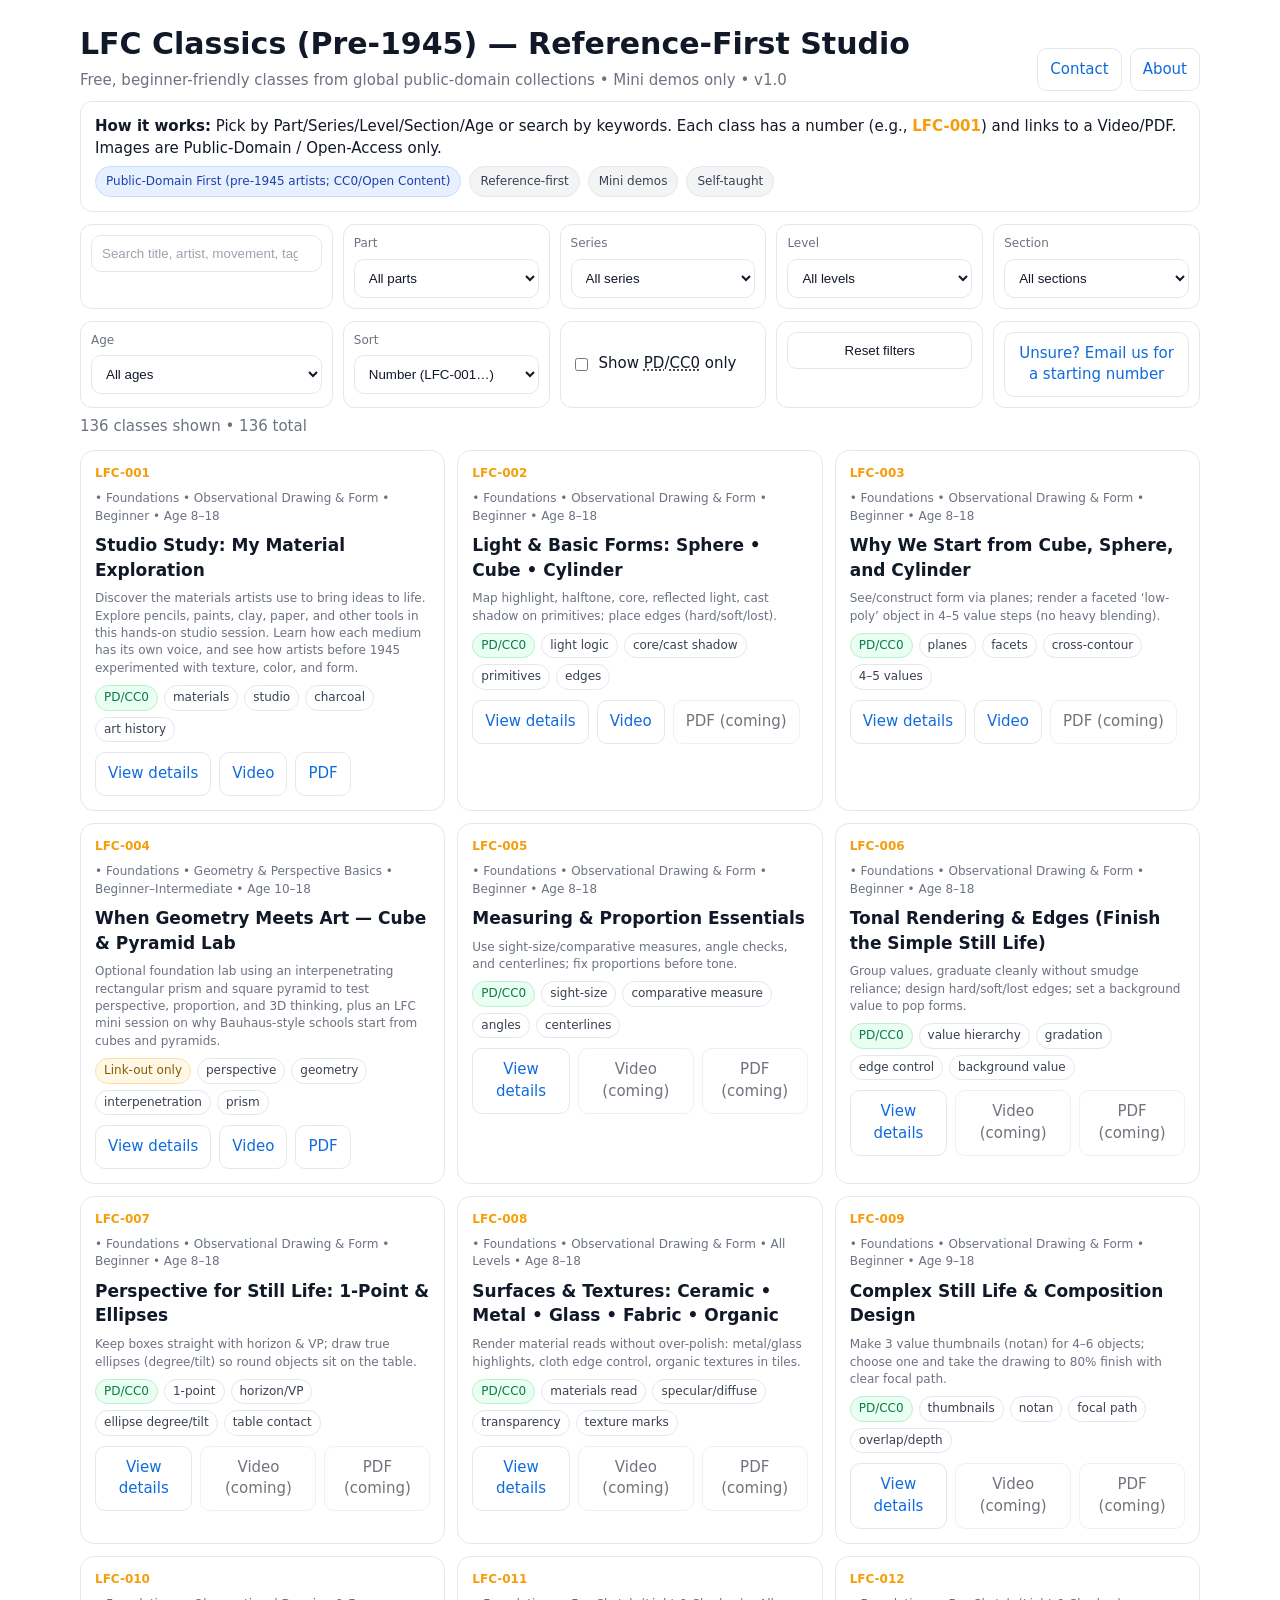
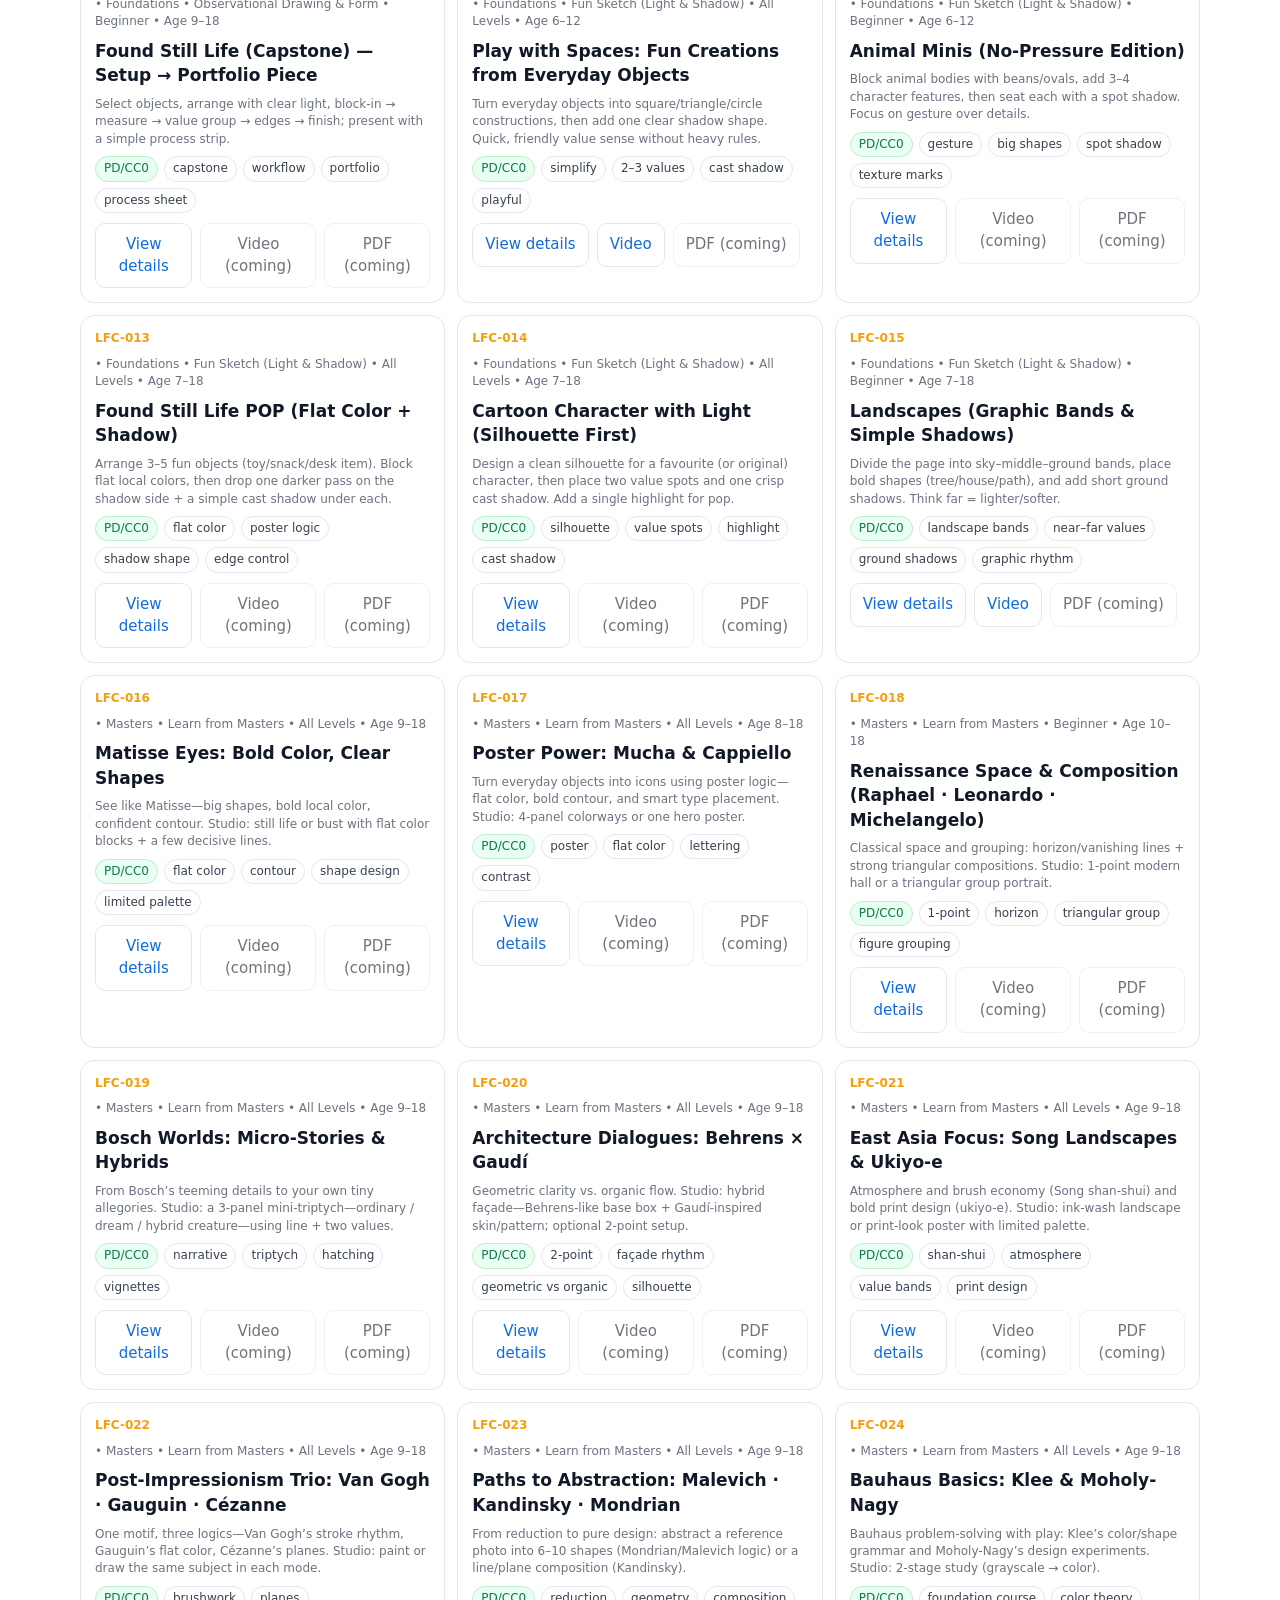
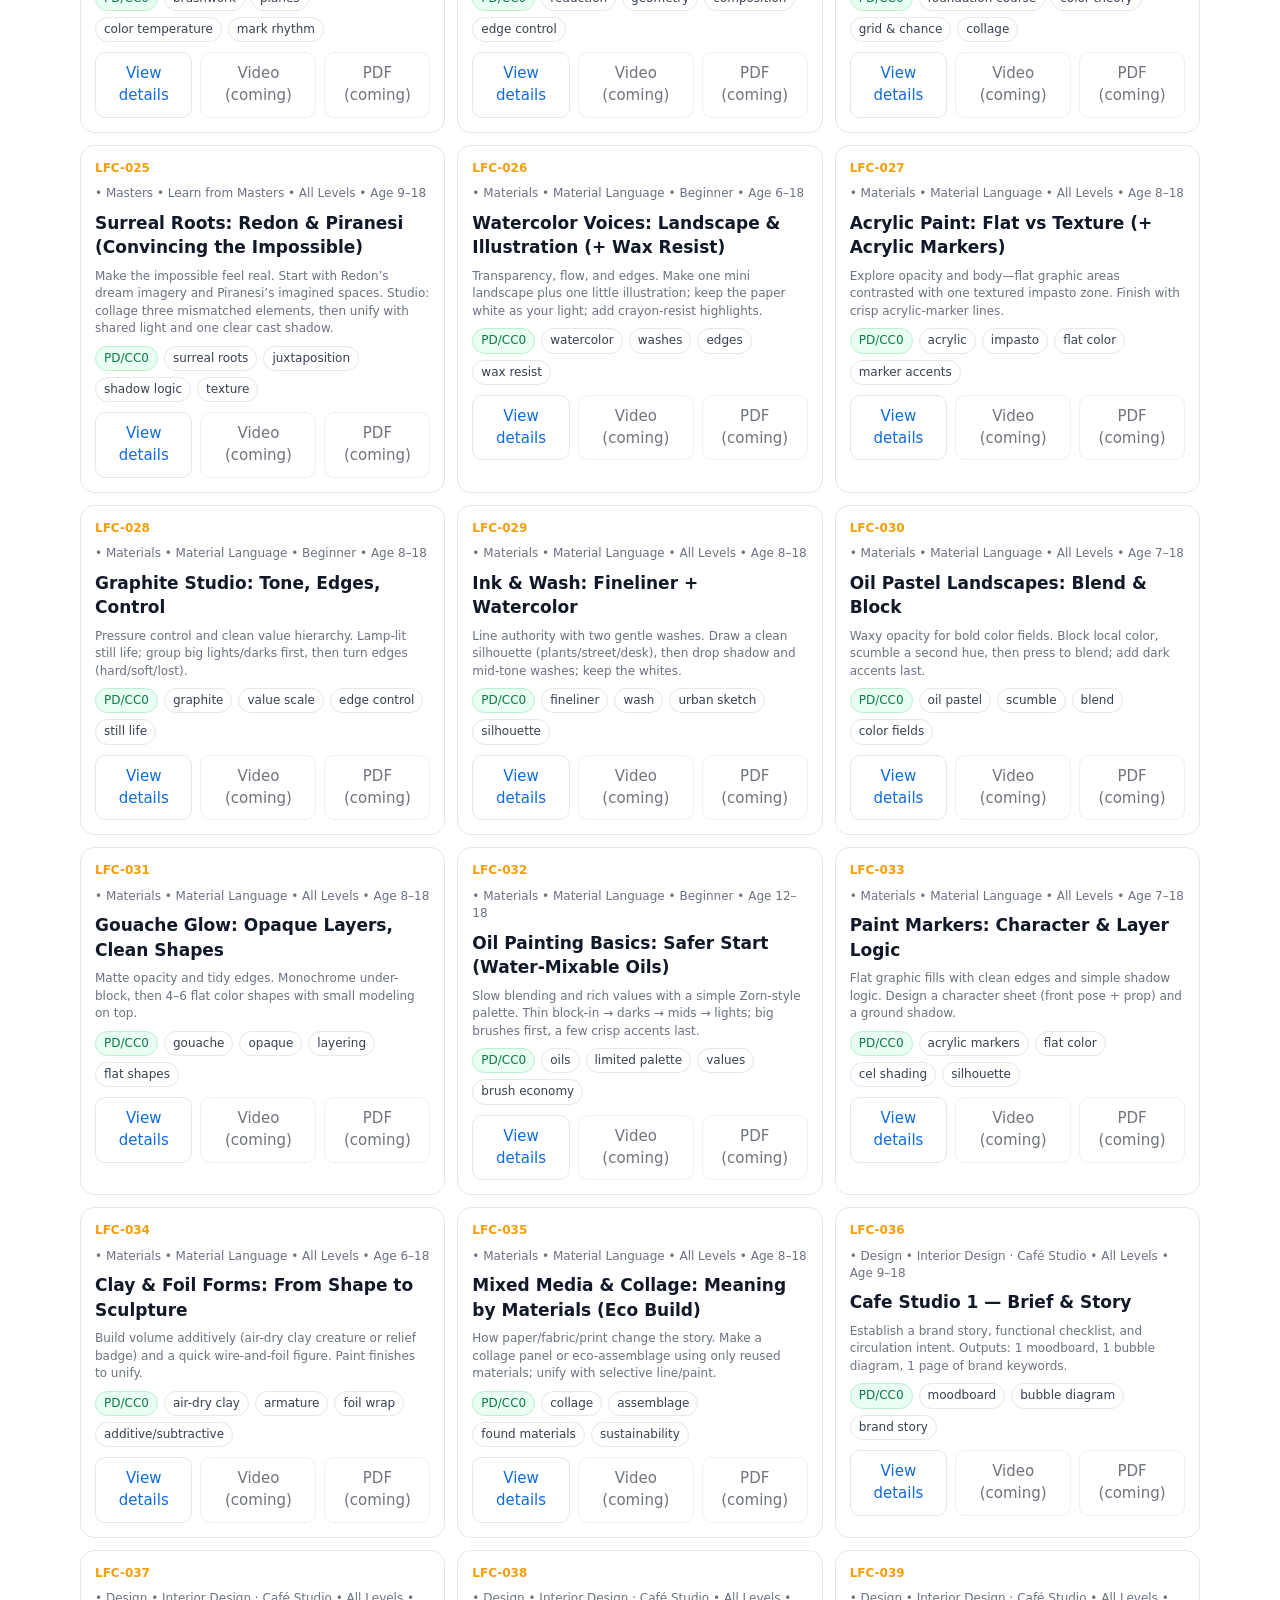
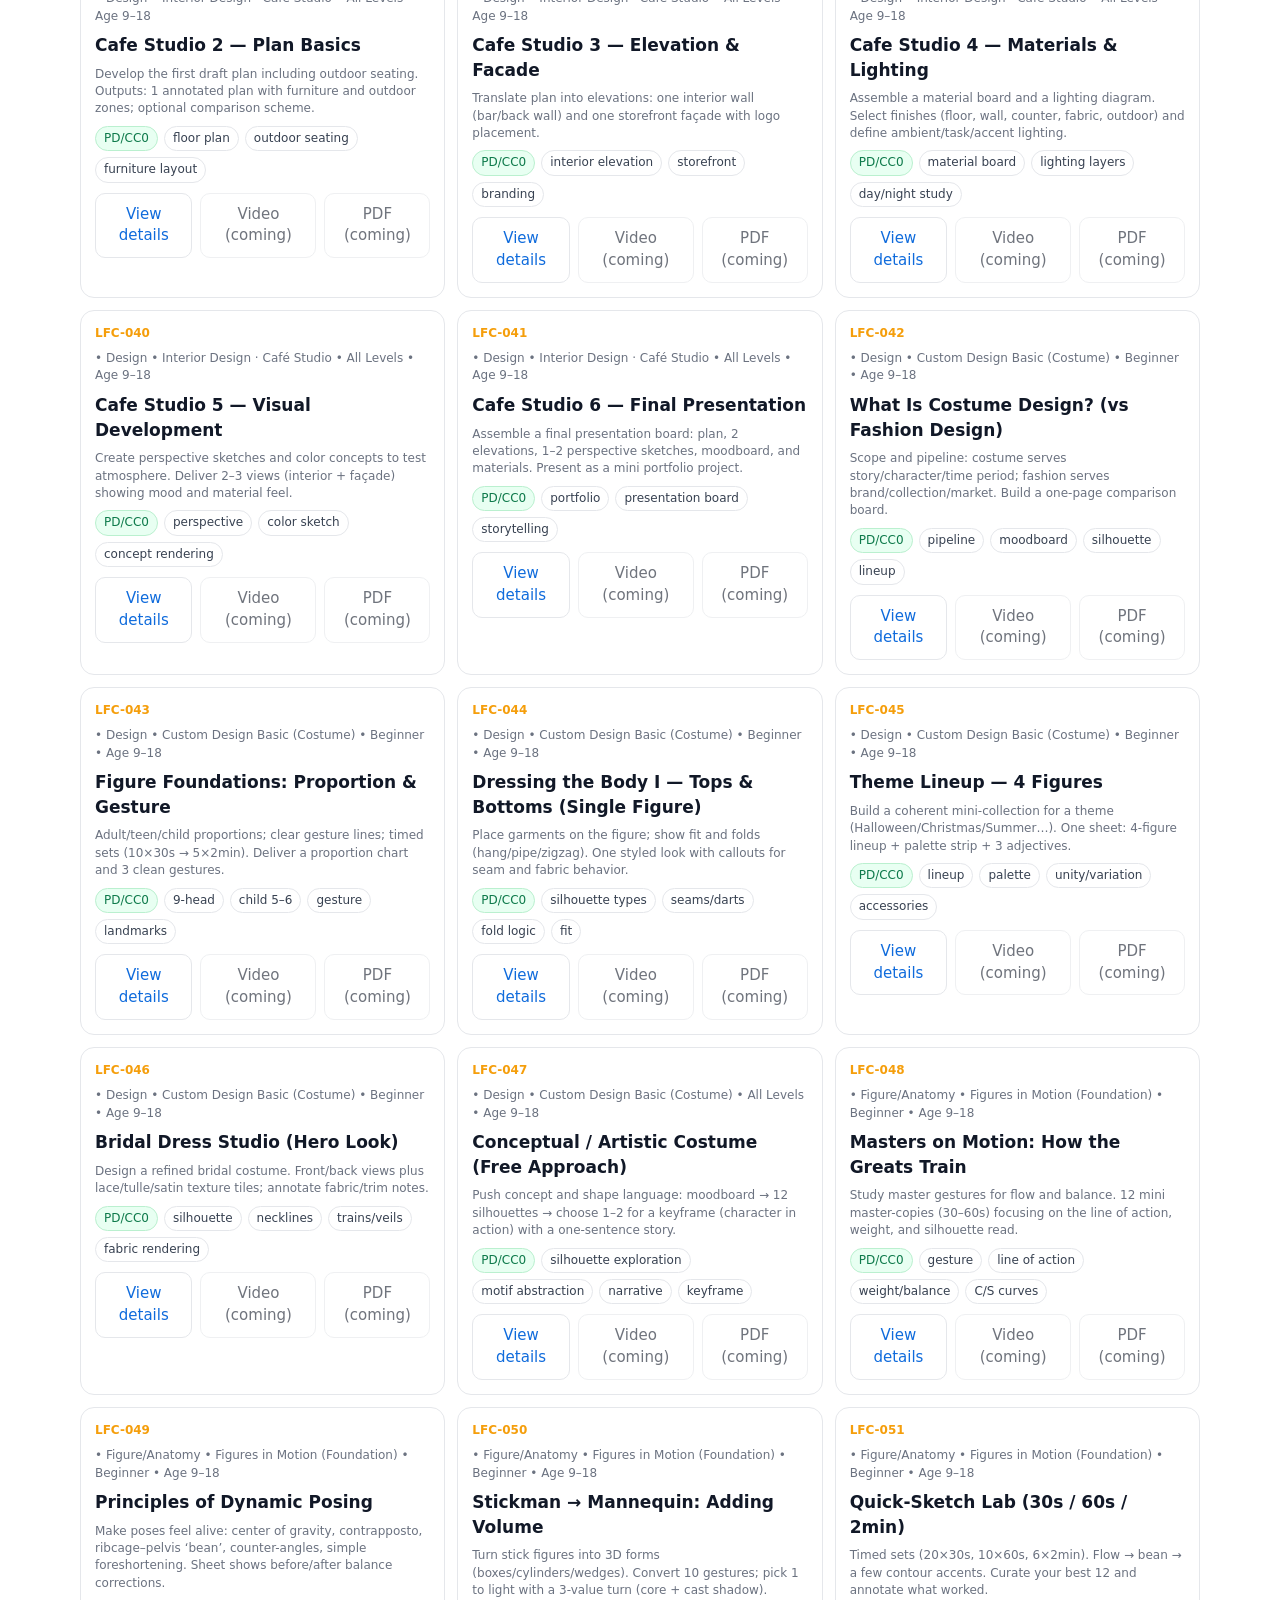
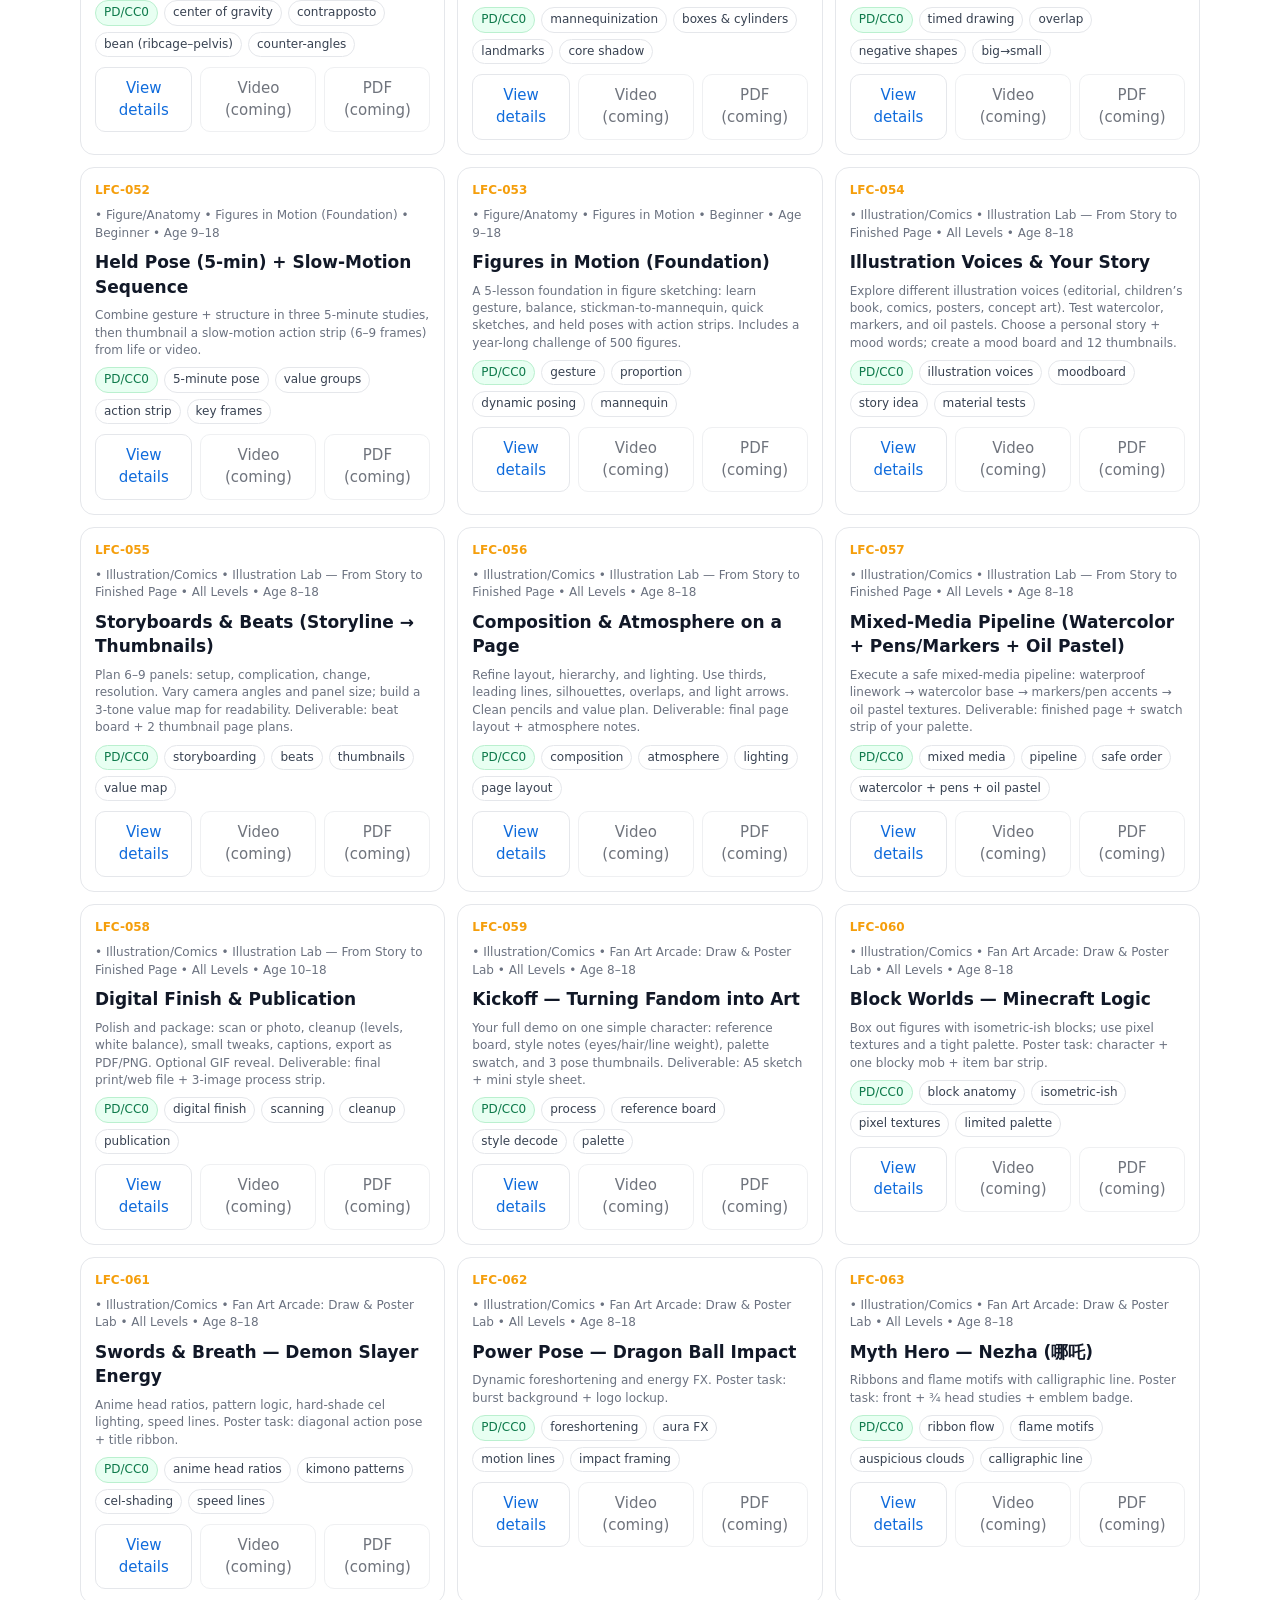
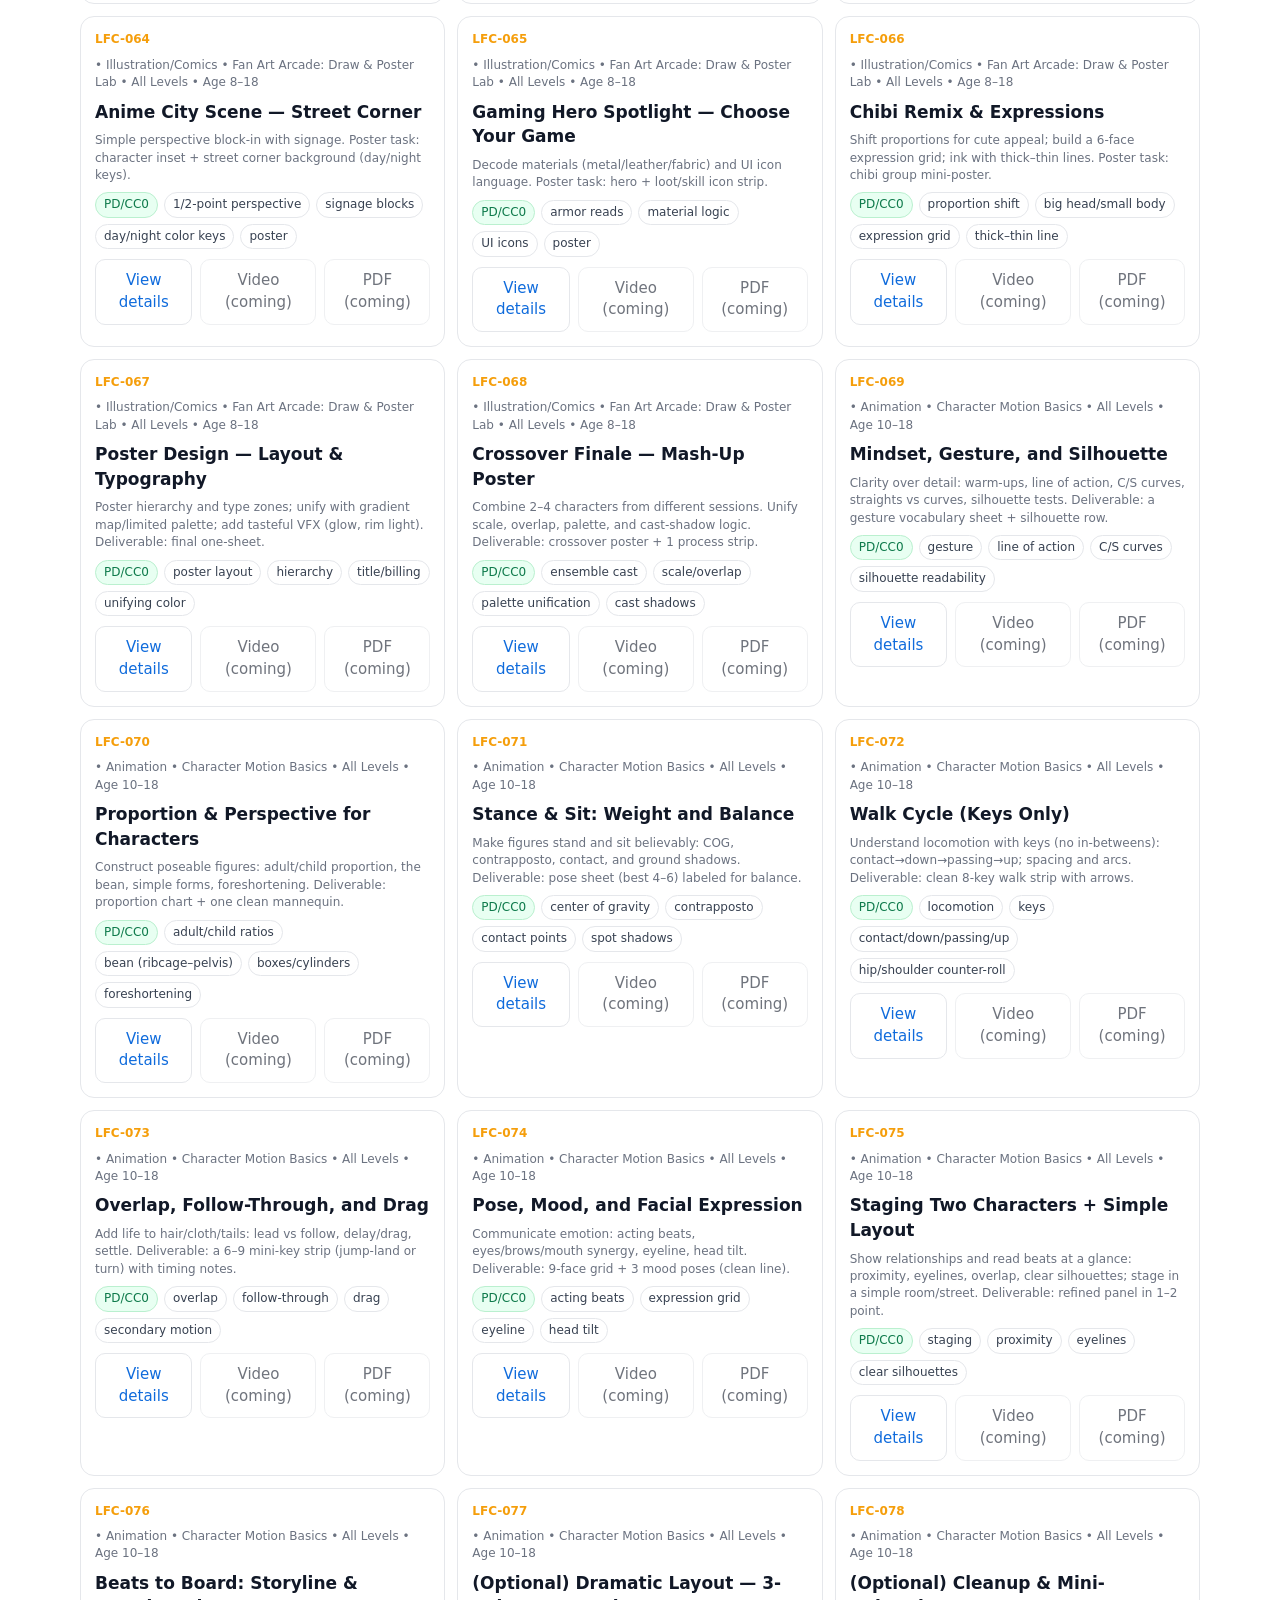
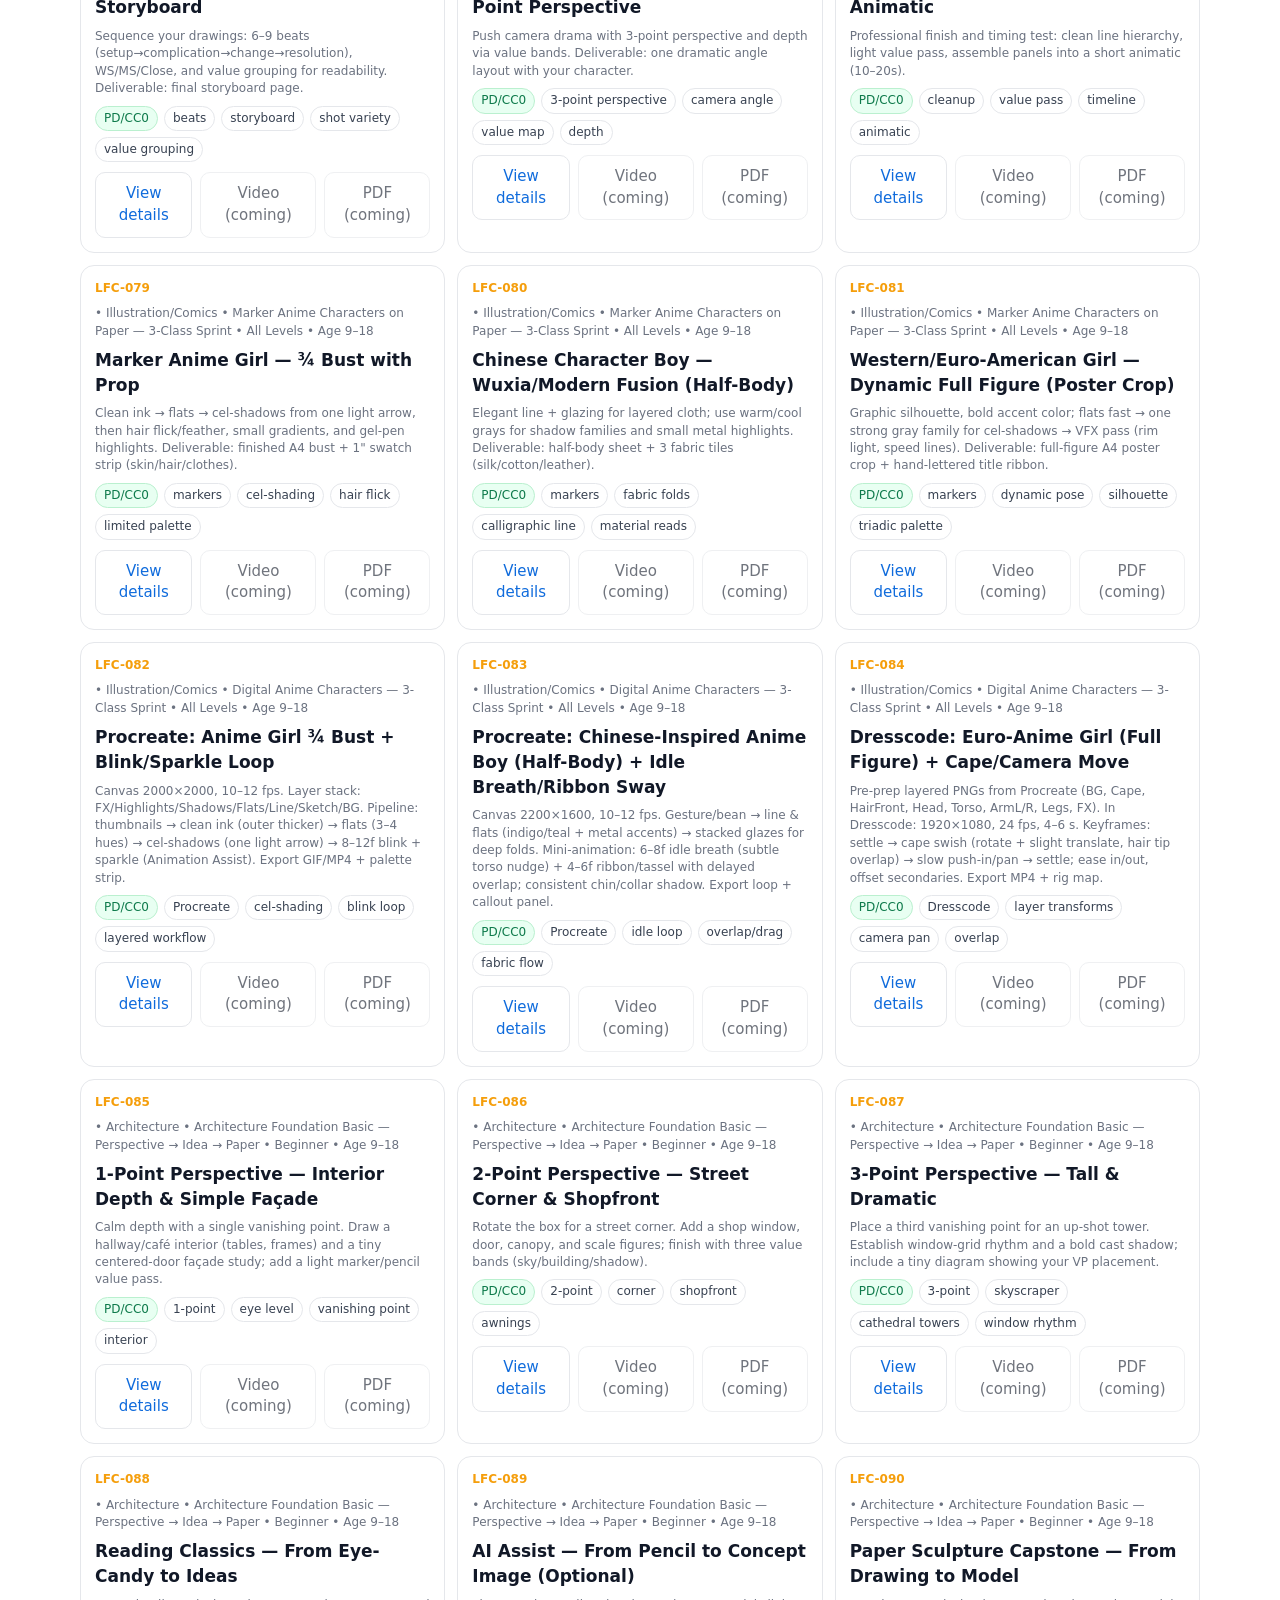
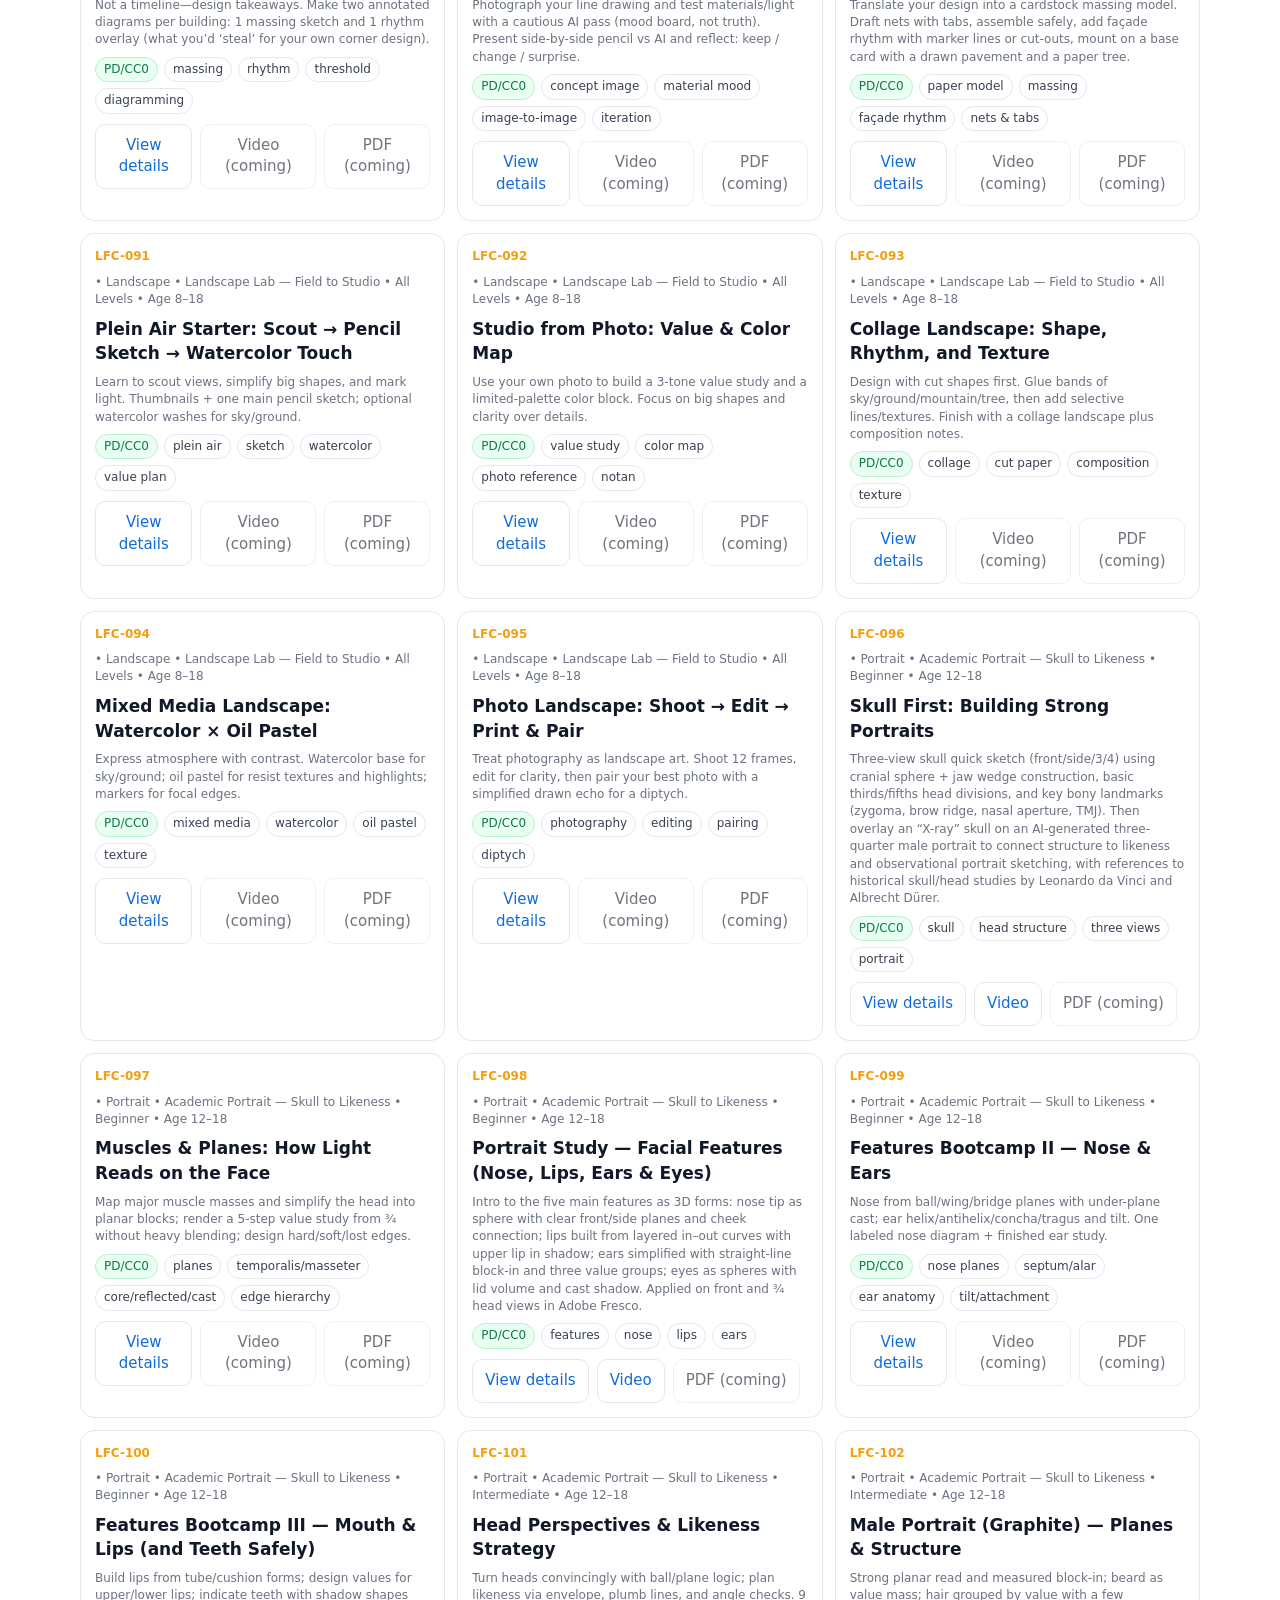
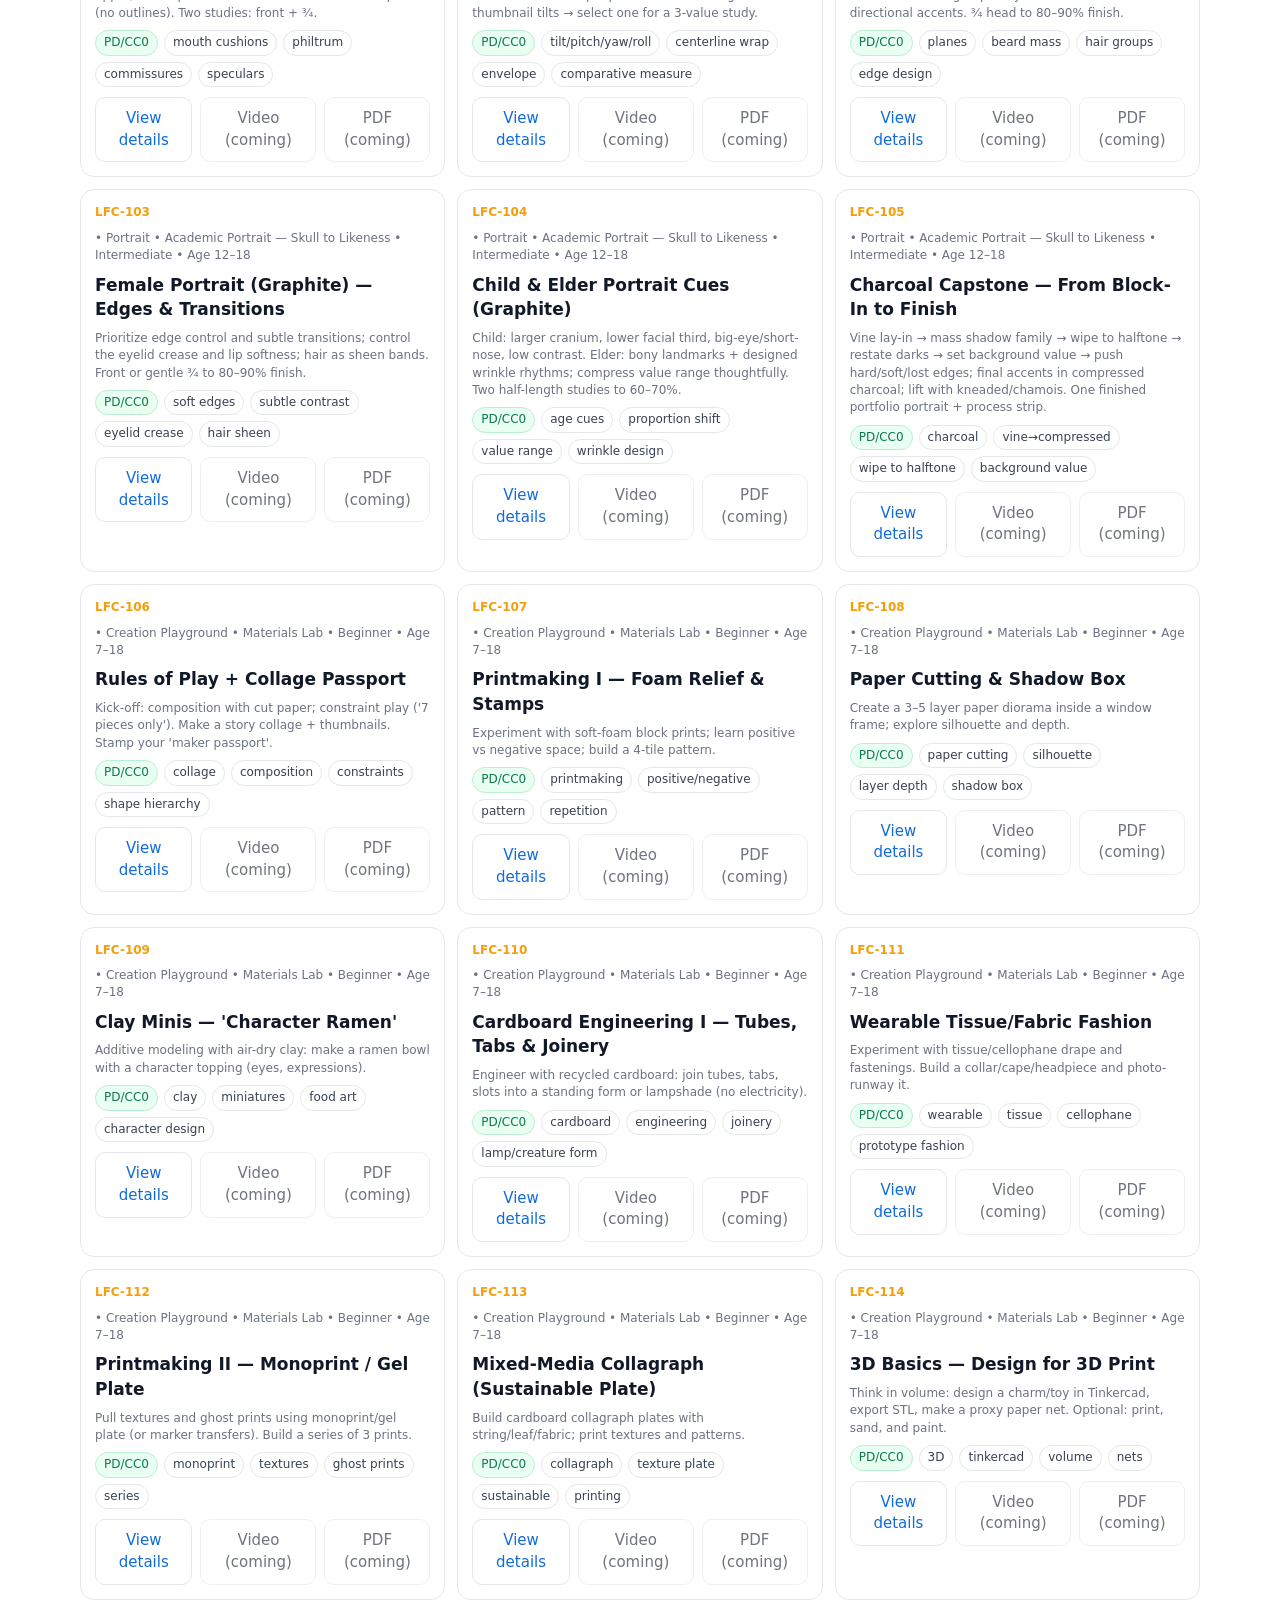
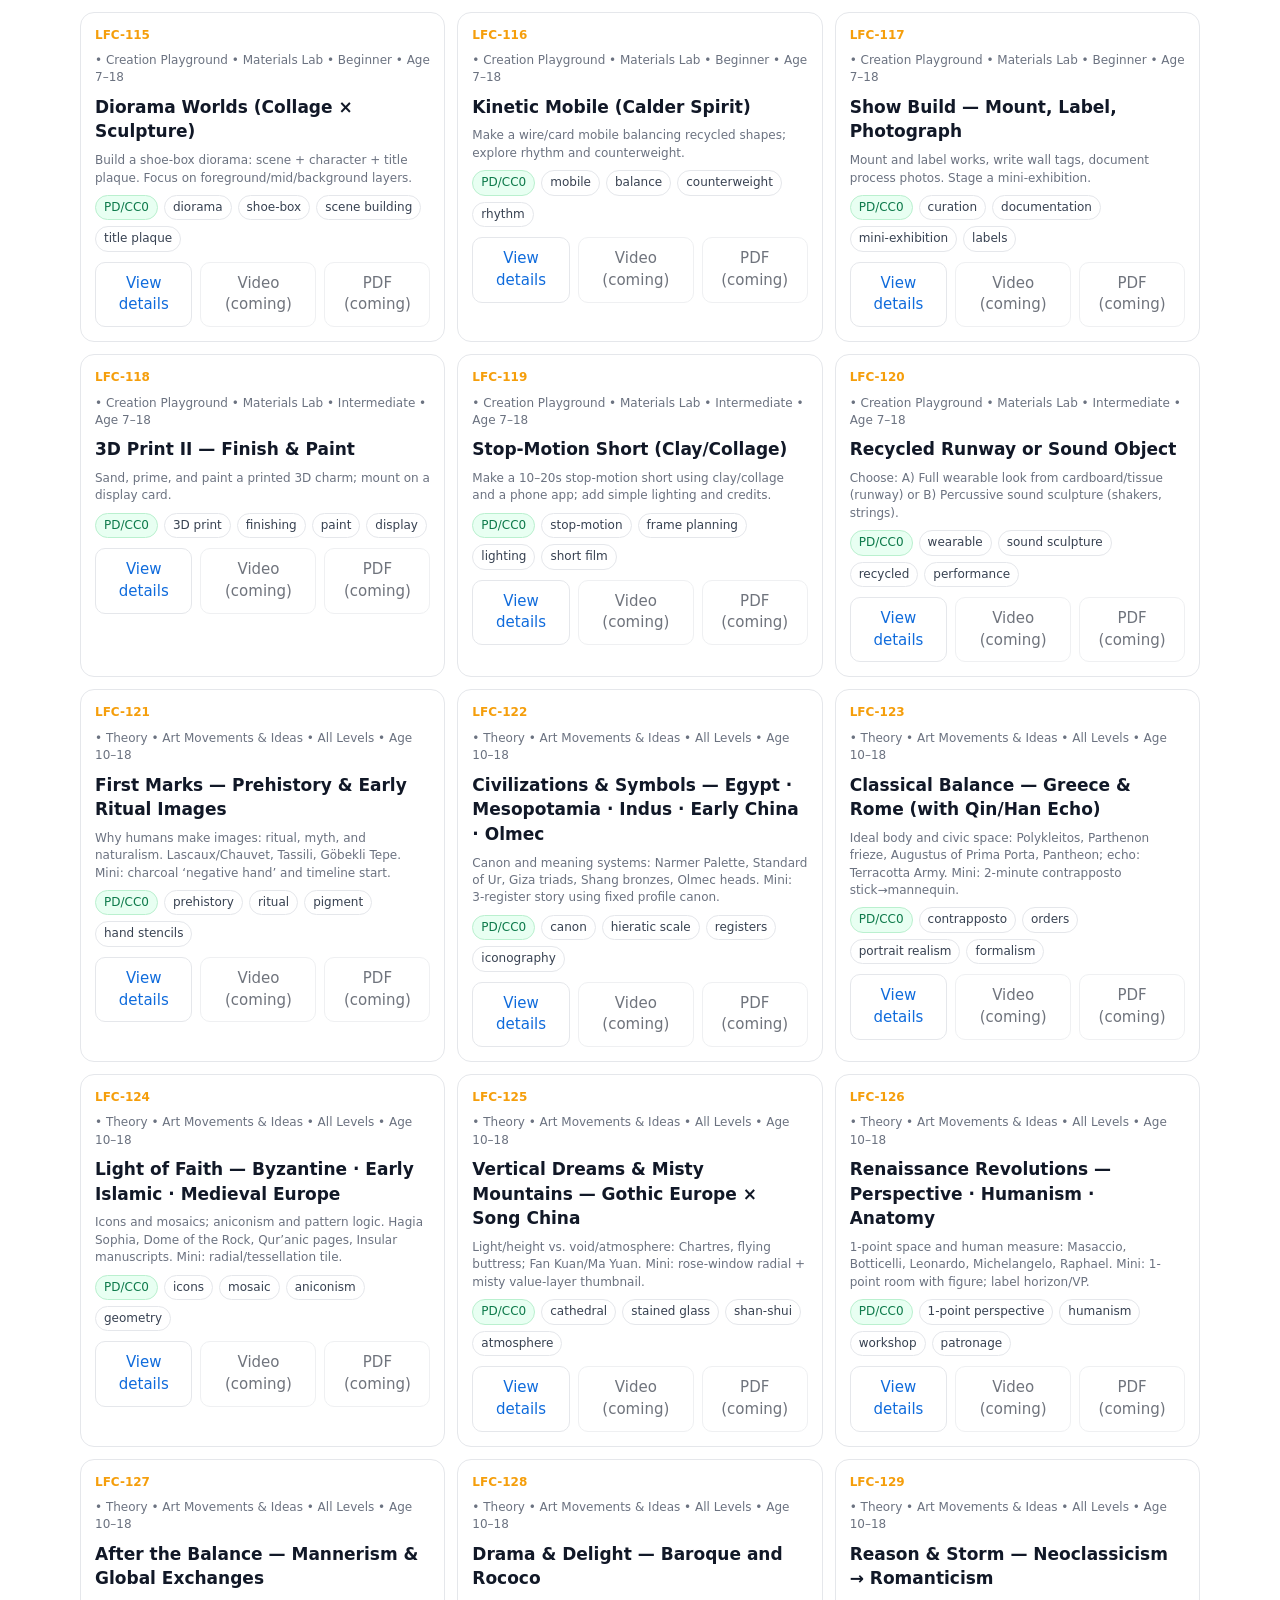
==== commit 17fe11d8: "Update index.html" ====
--- a/index.html
+++ b/index.html
@@ -2032,7 +2032,7 @@
     {name:"Leonardo da Vinci",death:1519}
   ],
   movements:["Academic","Renaissance Studies"],
-  videoUrl:"#", pdfUrl:"#",
+  videoUrl:"https://www.youtube.com/watch?v=ZdgpTWgSFl4", pdfUrl:"#",
   refs:[
     {artist:"Bargue",work:"Feature plates (eyes, nose, mouth, ear)",year:"19th c.",museum:"Public Domain",license:"PD",url:"https://archive.org/details/CoursDeDessindeCharlesBargue"},
     {artist:"Leonardo da Vinci",work:"Studies of facial features",year:"c.1490–1510",museum:"Royal Collection / PD reproductions",license:"PD",url:"https://www.rct.uk/collection"}
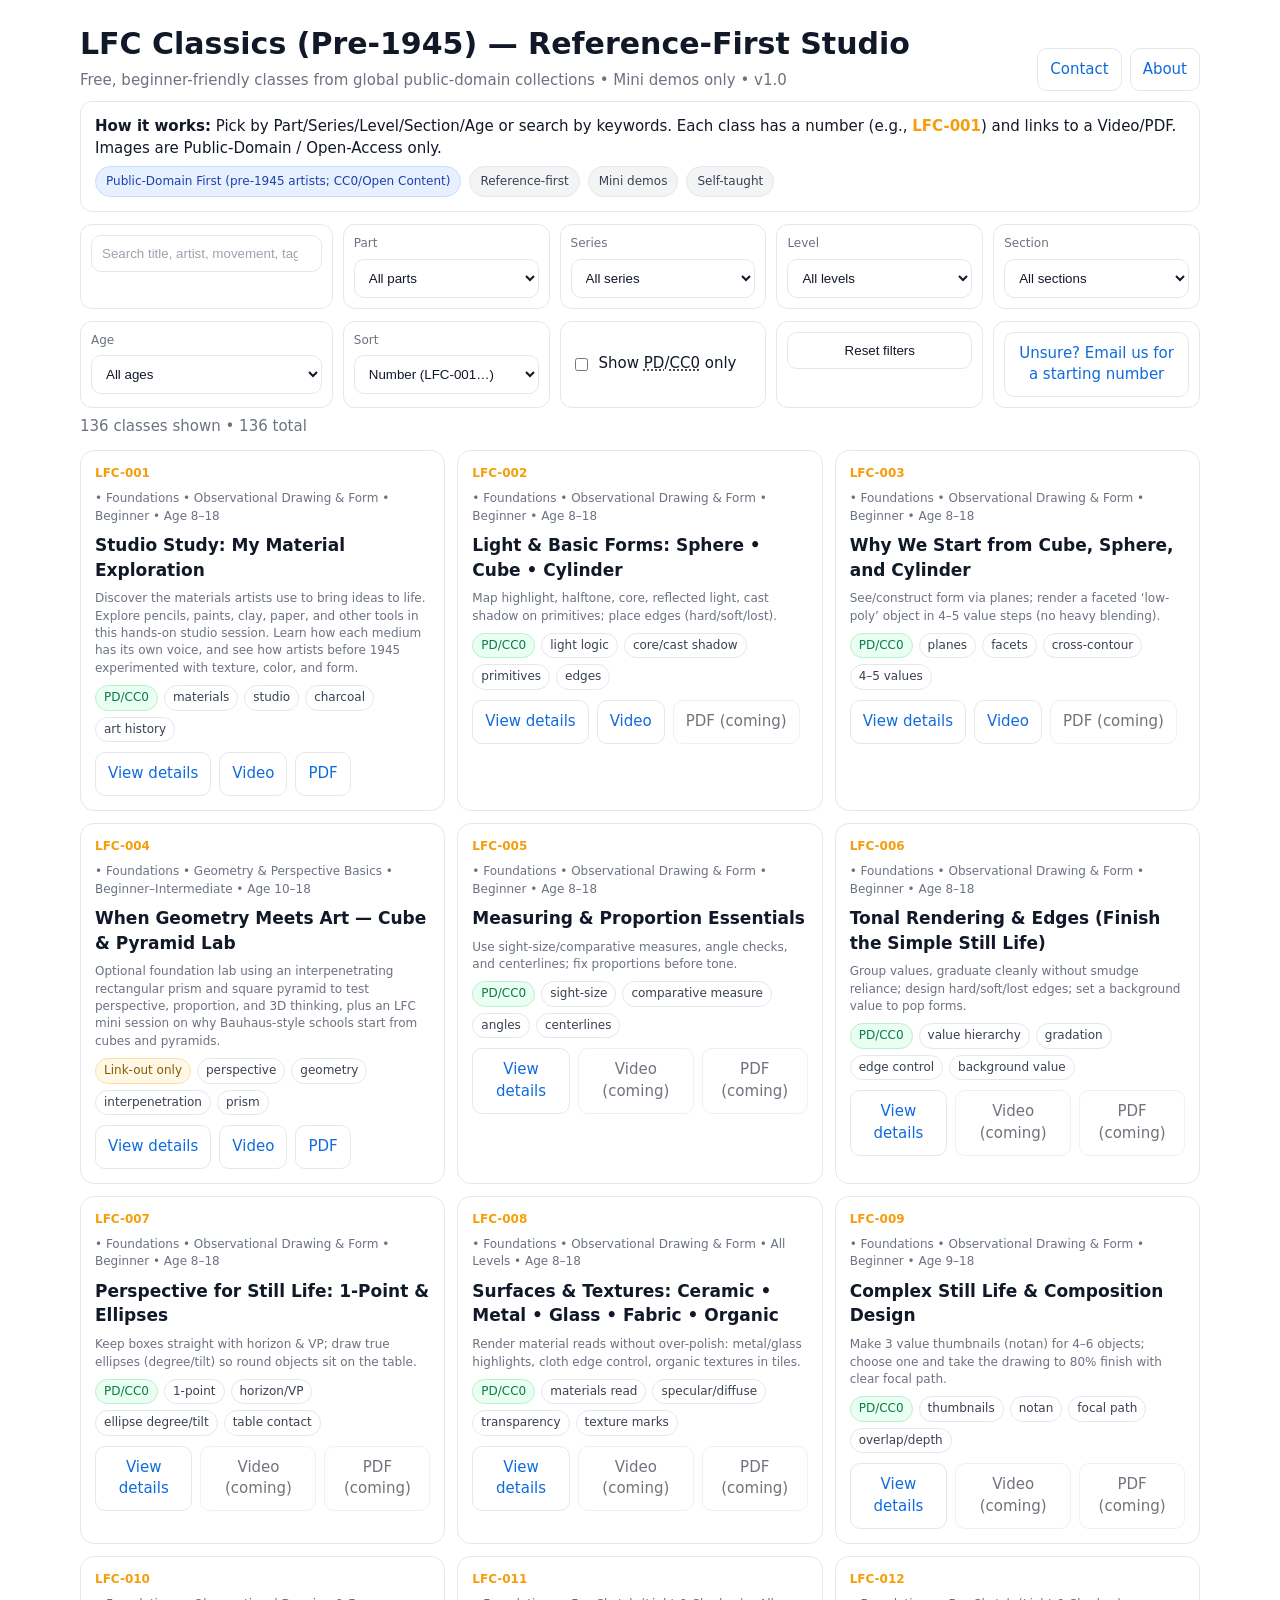
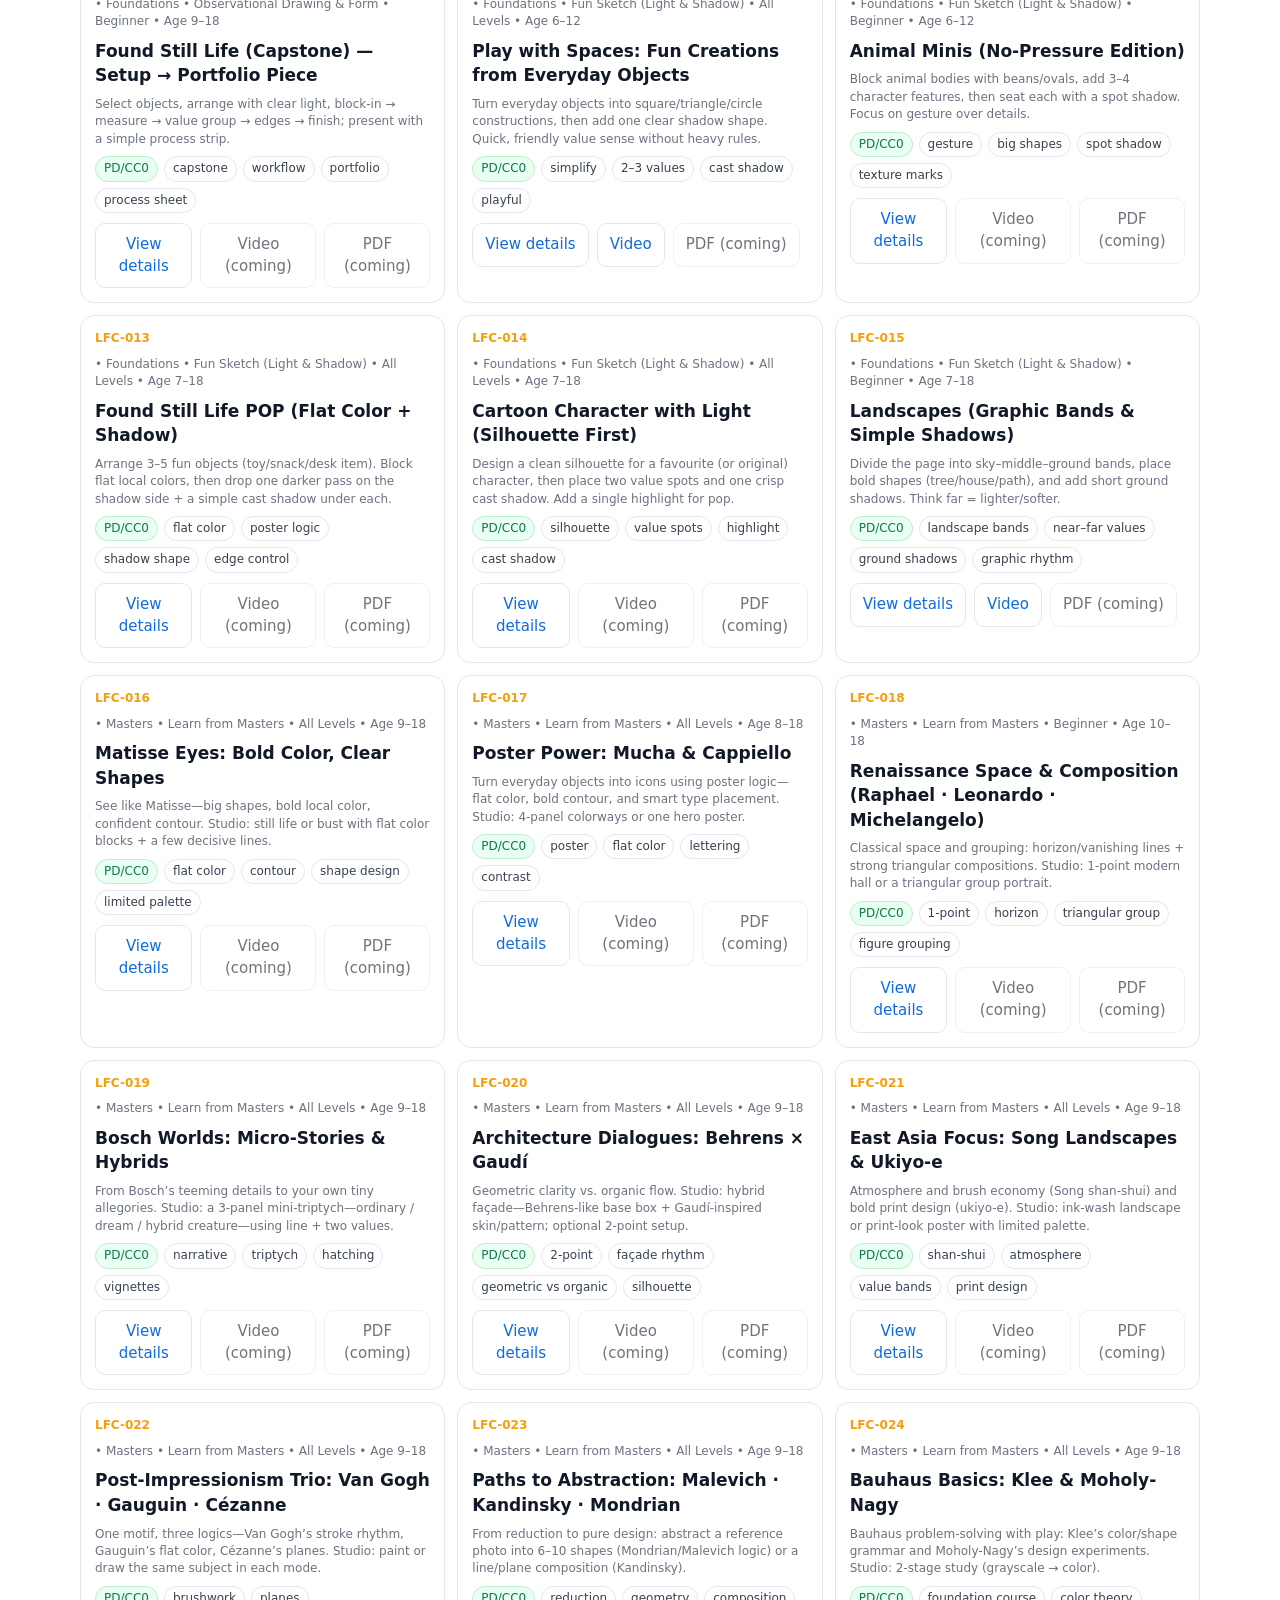
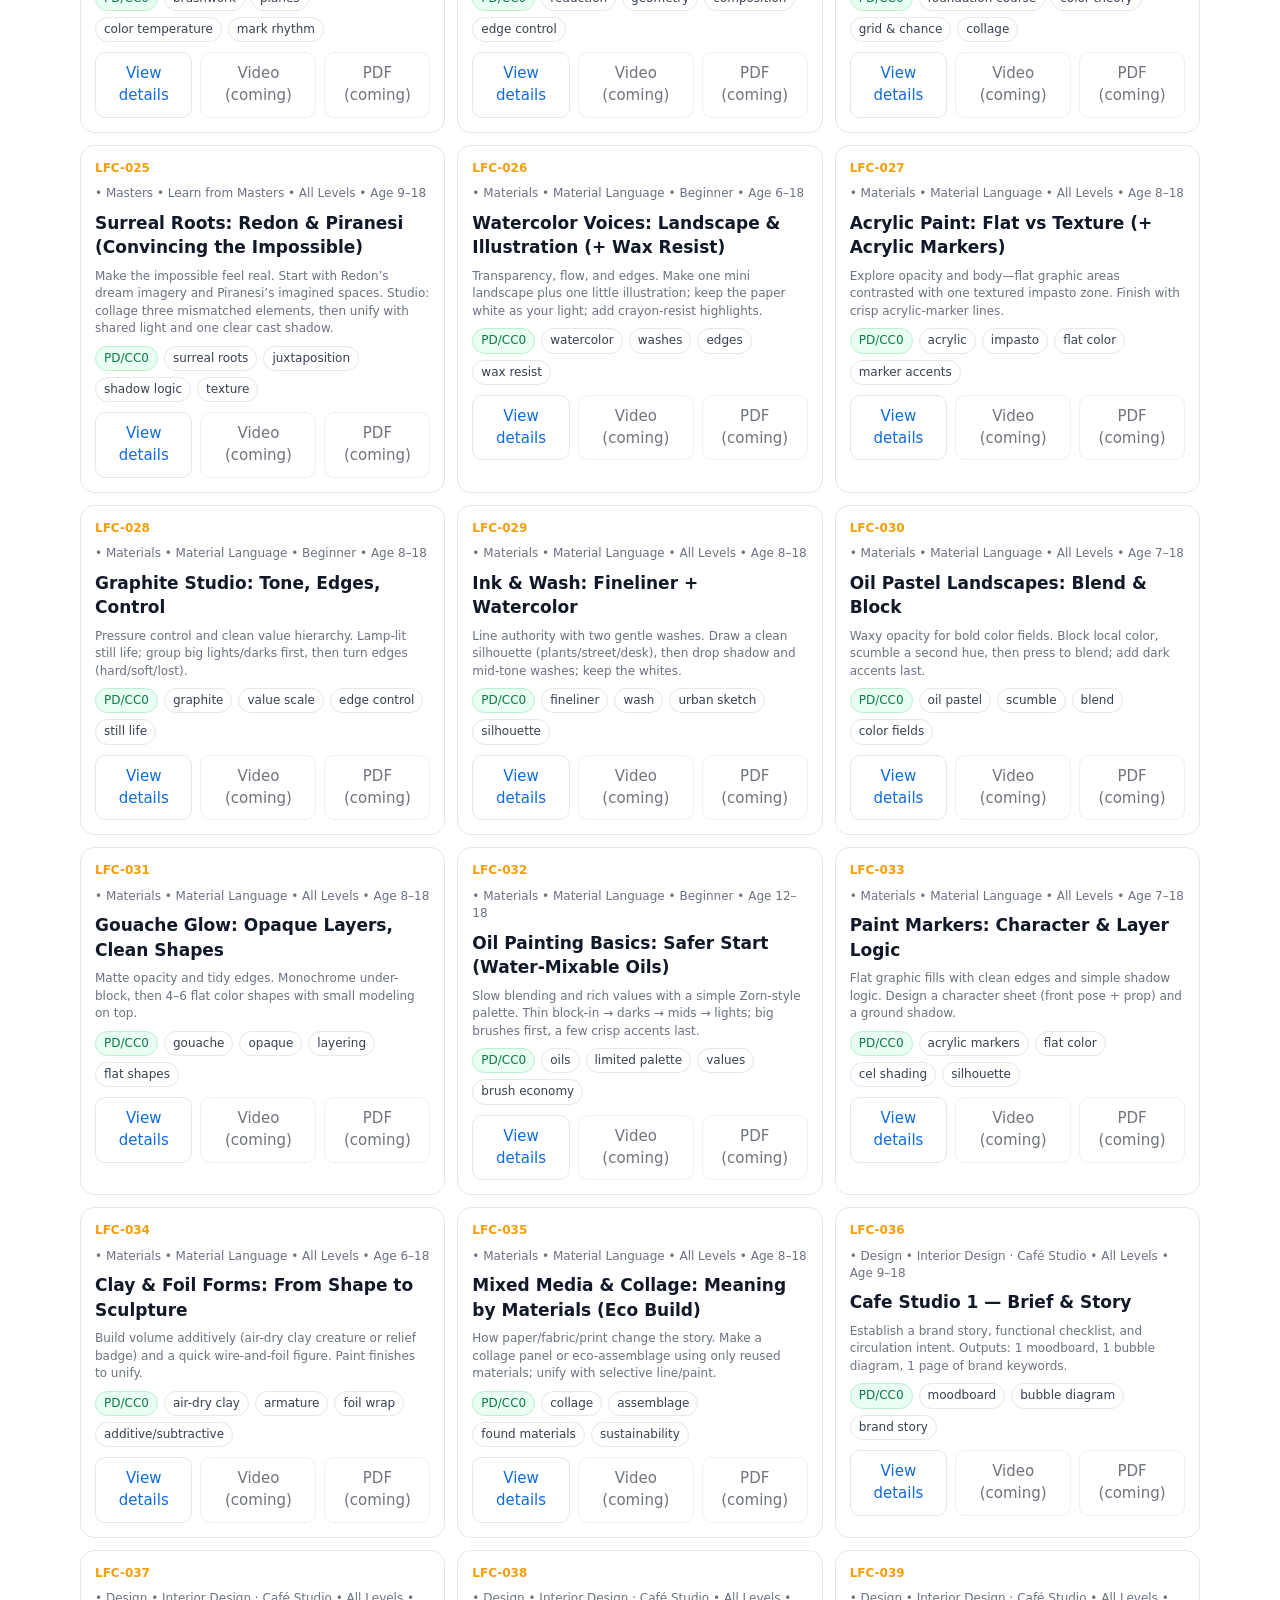
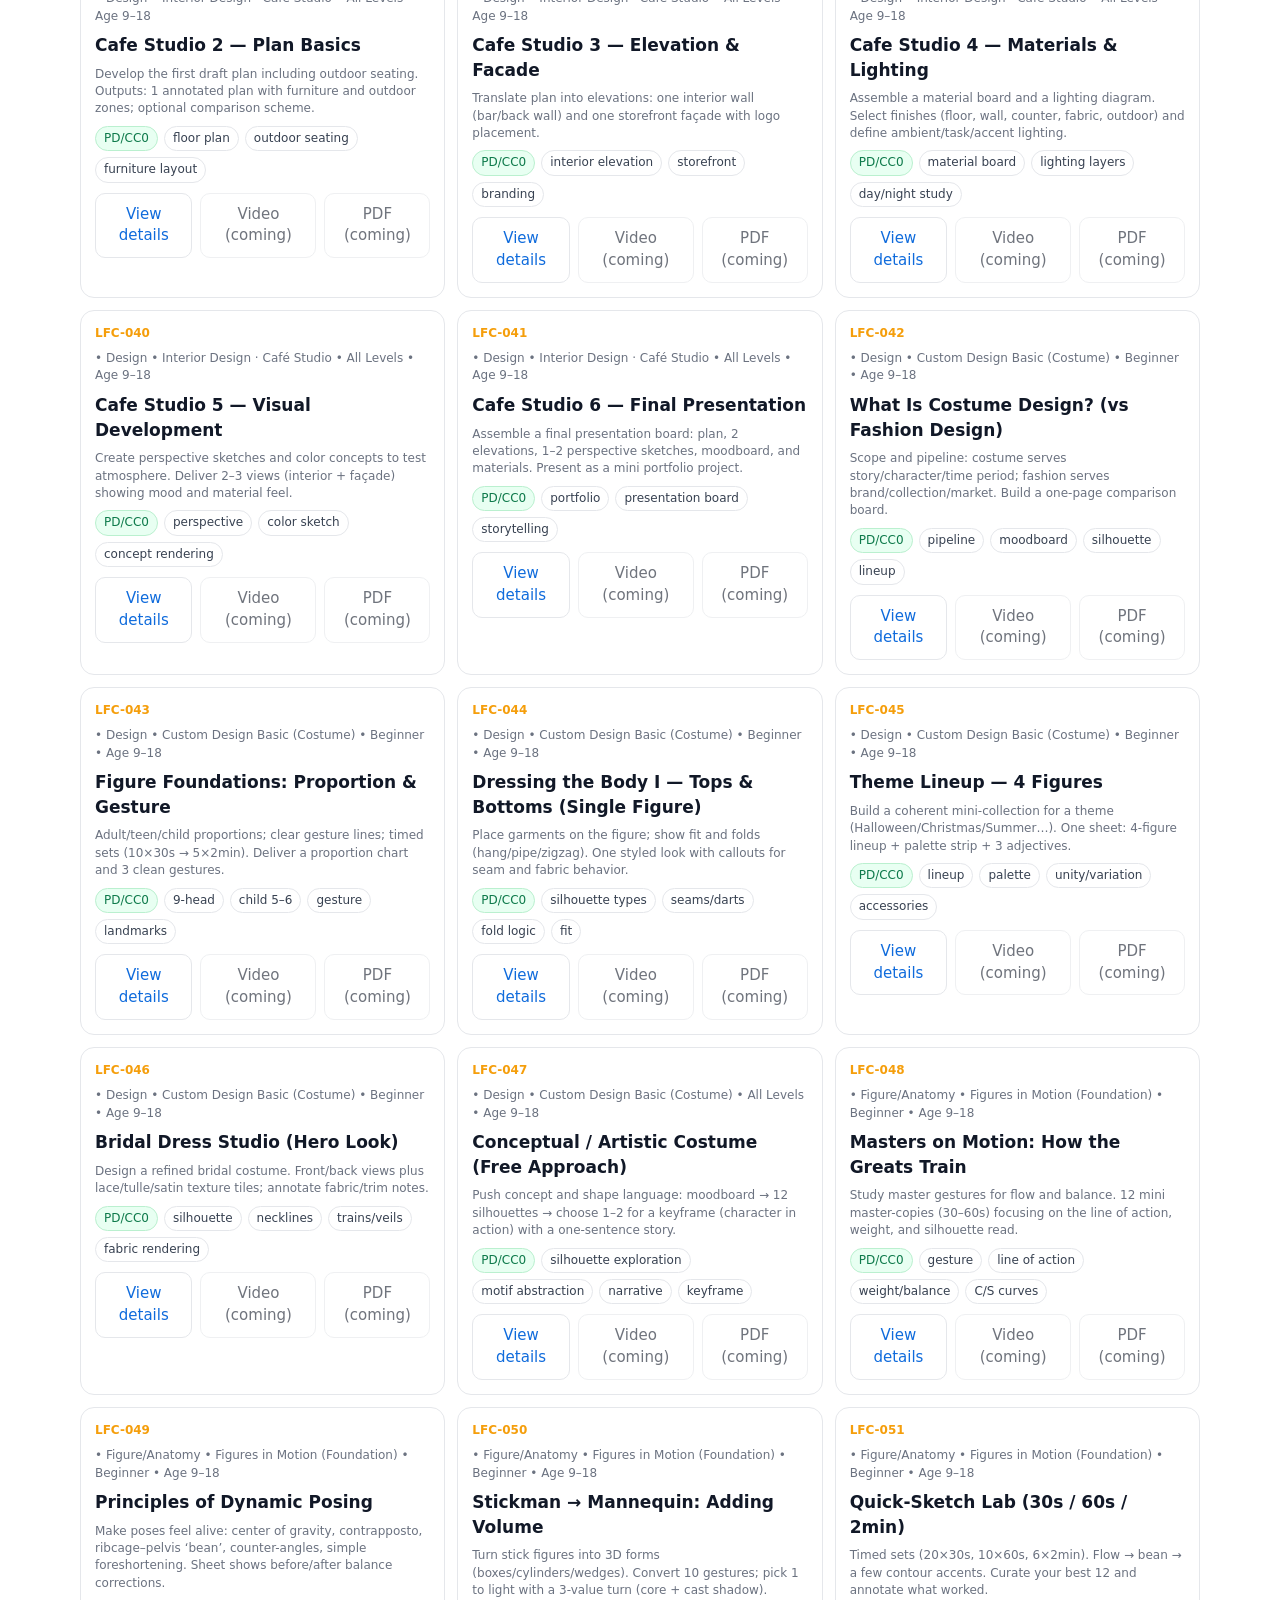
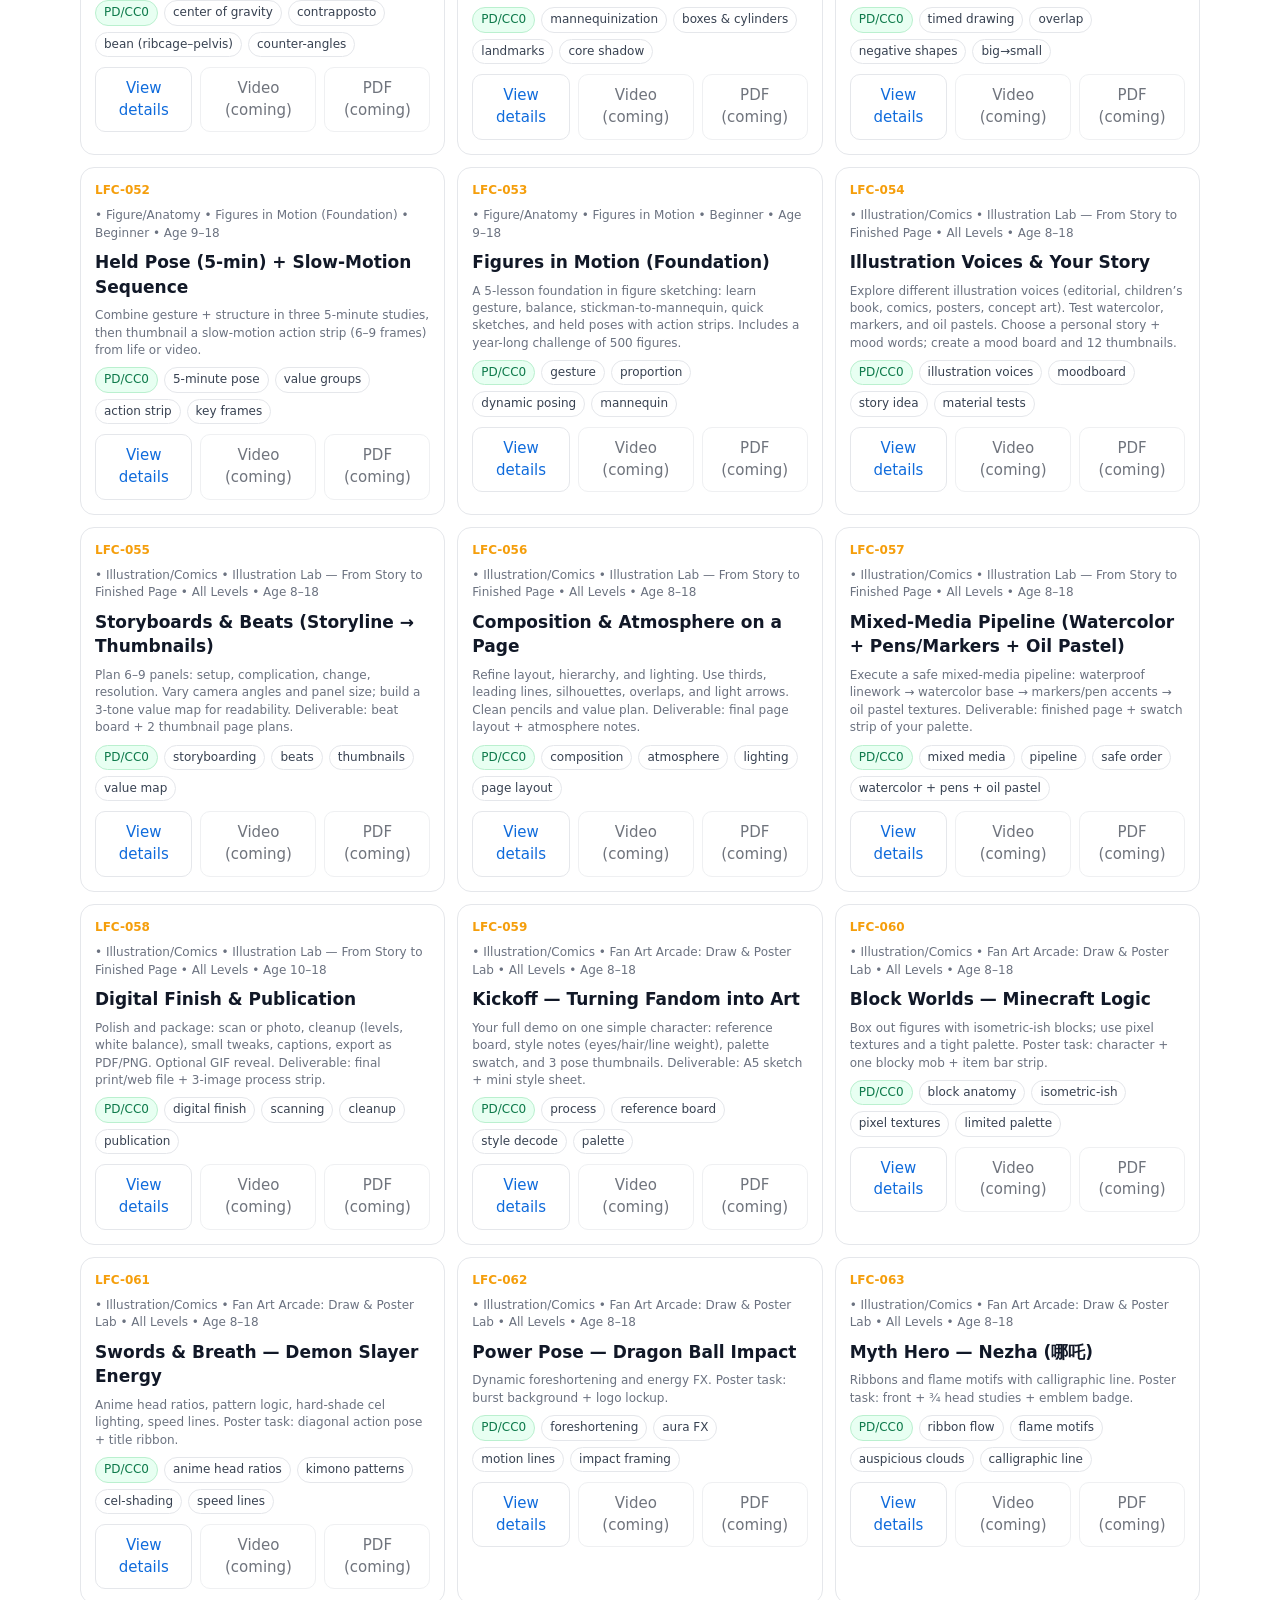
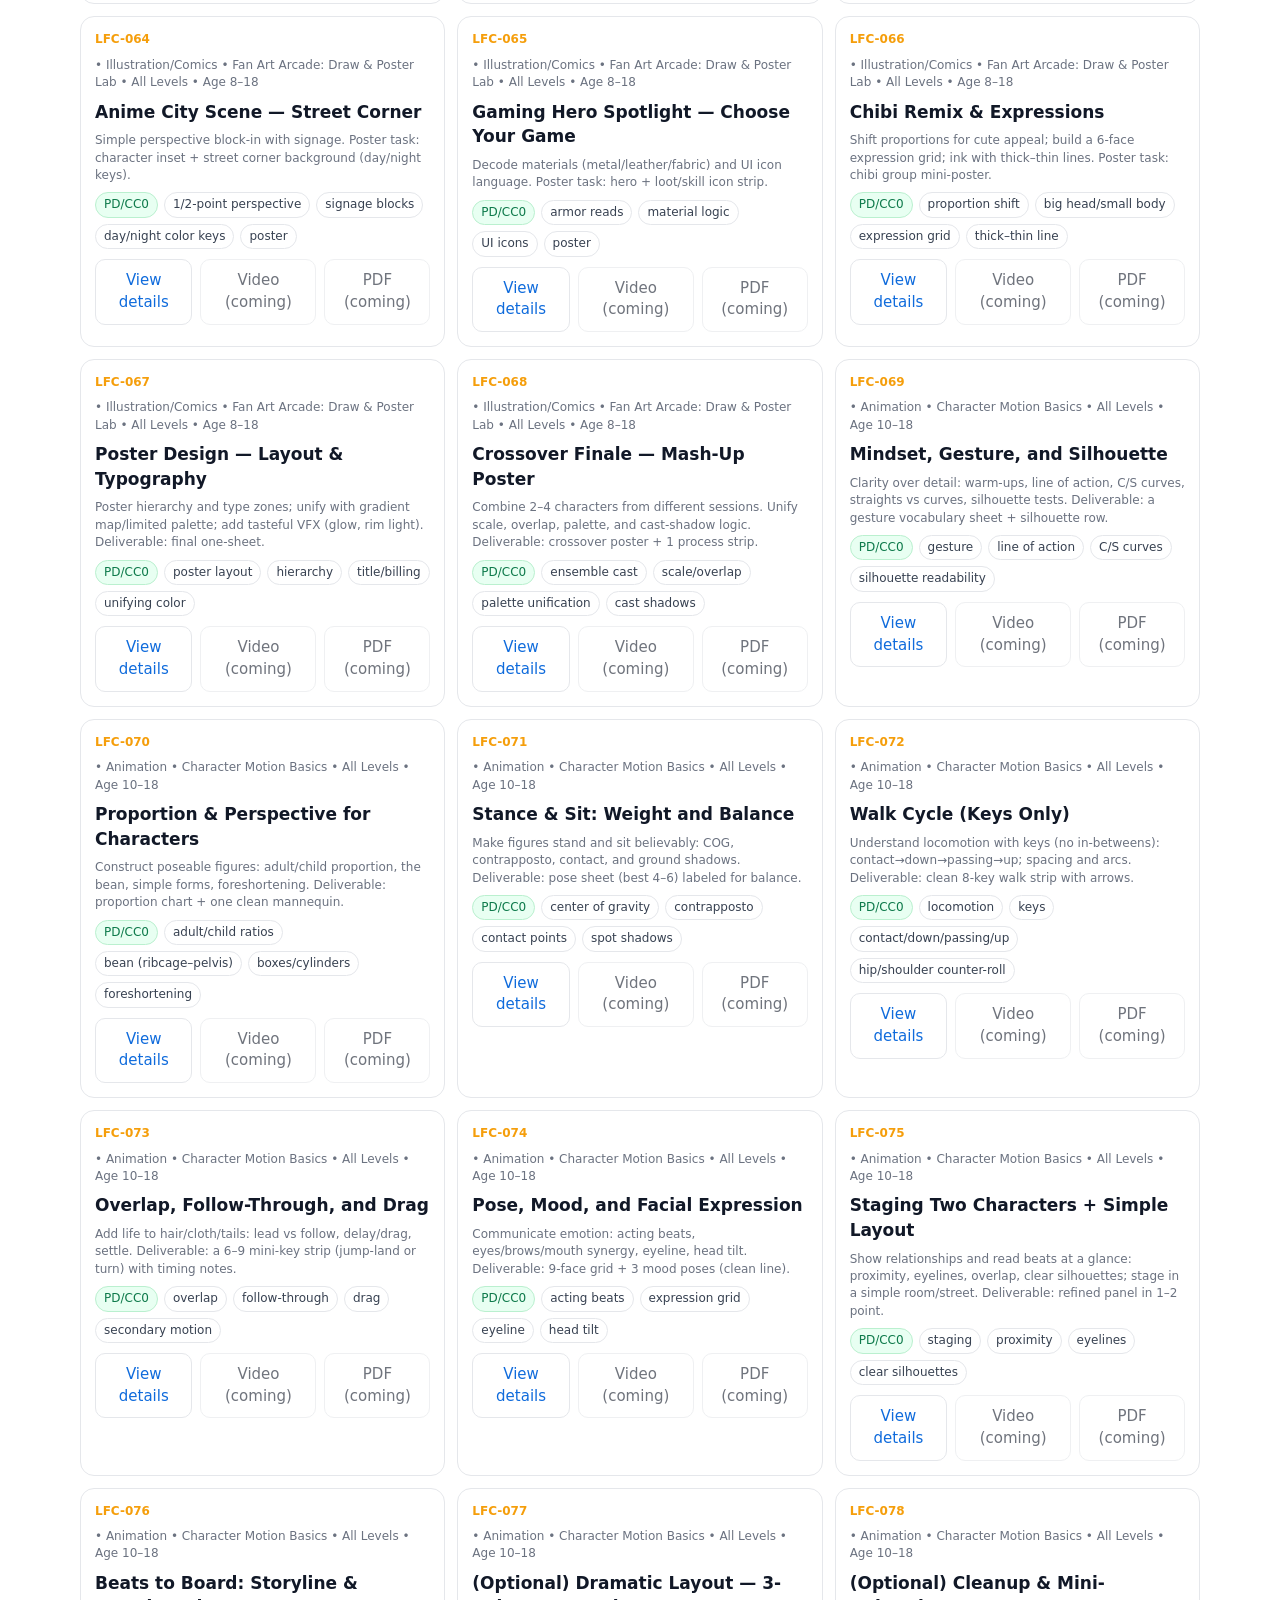
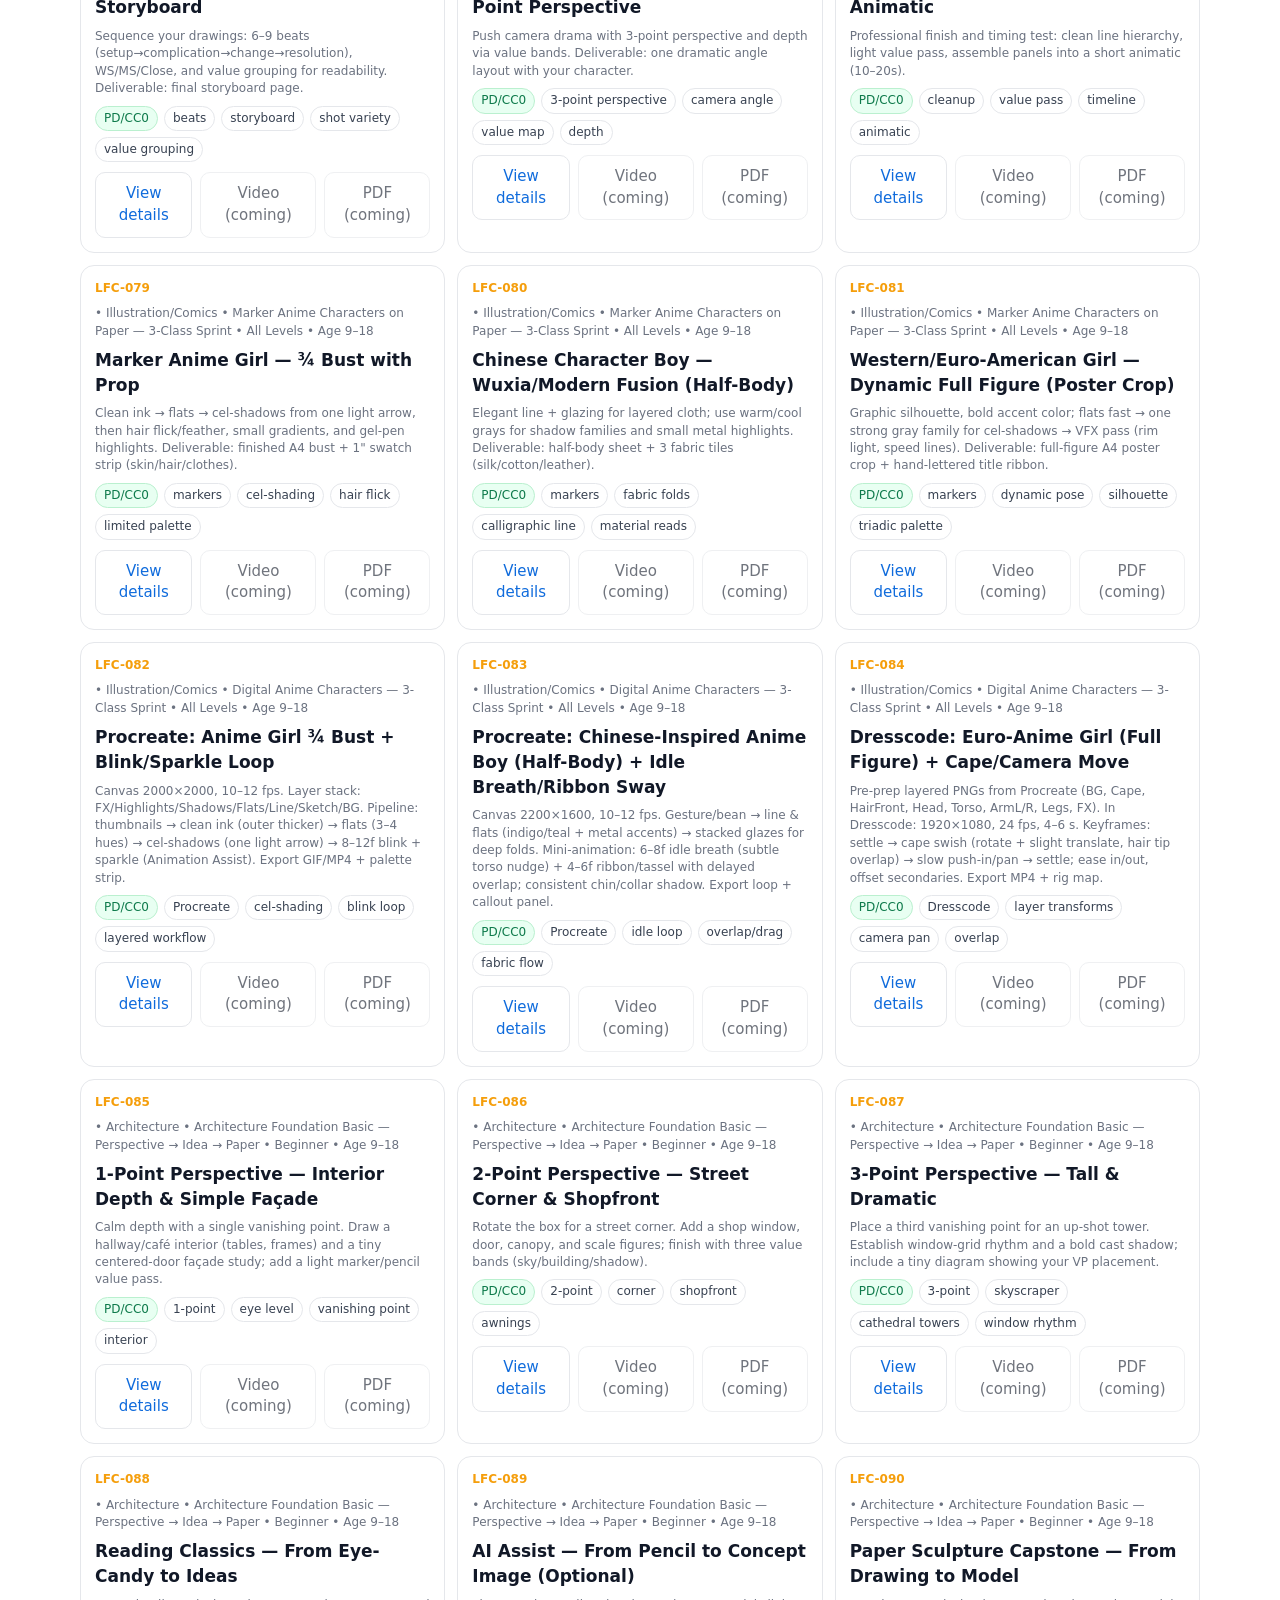
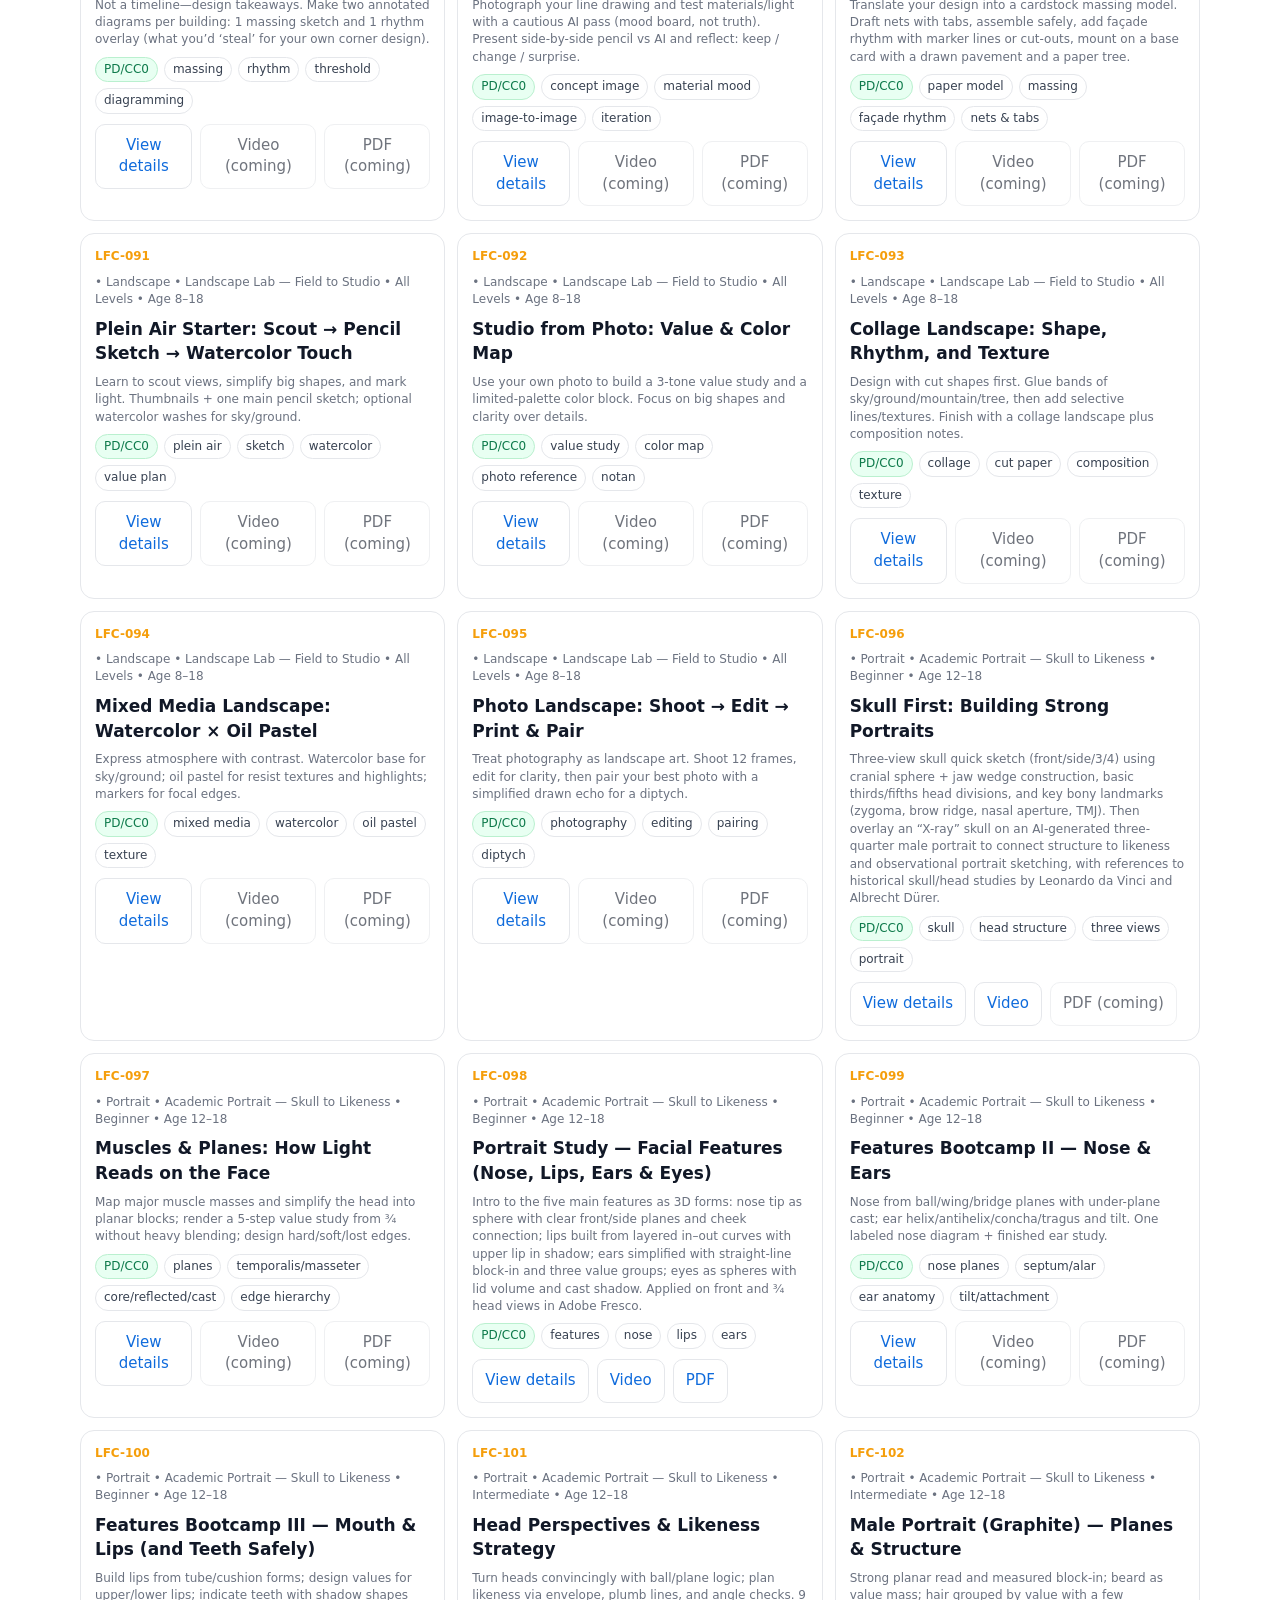
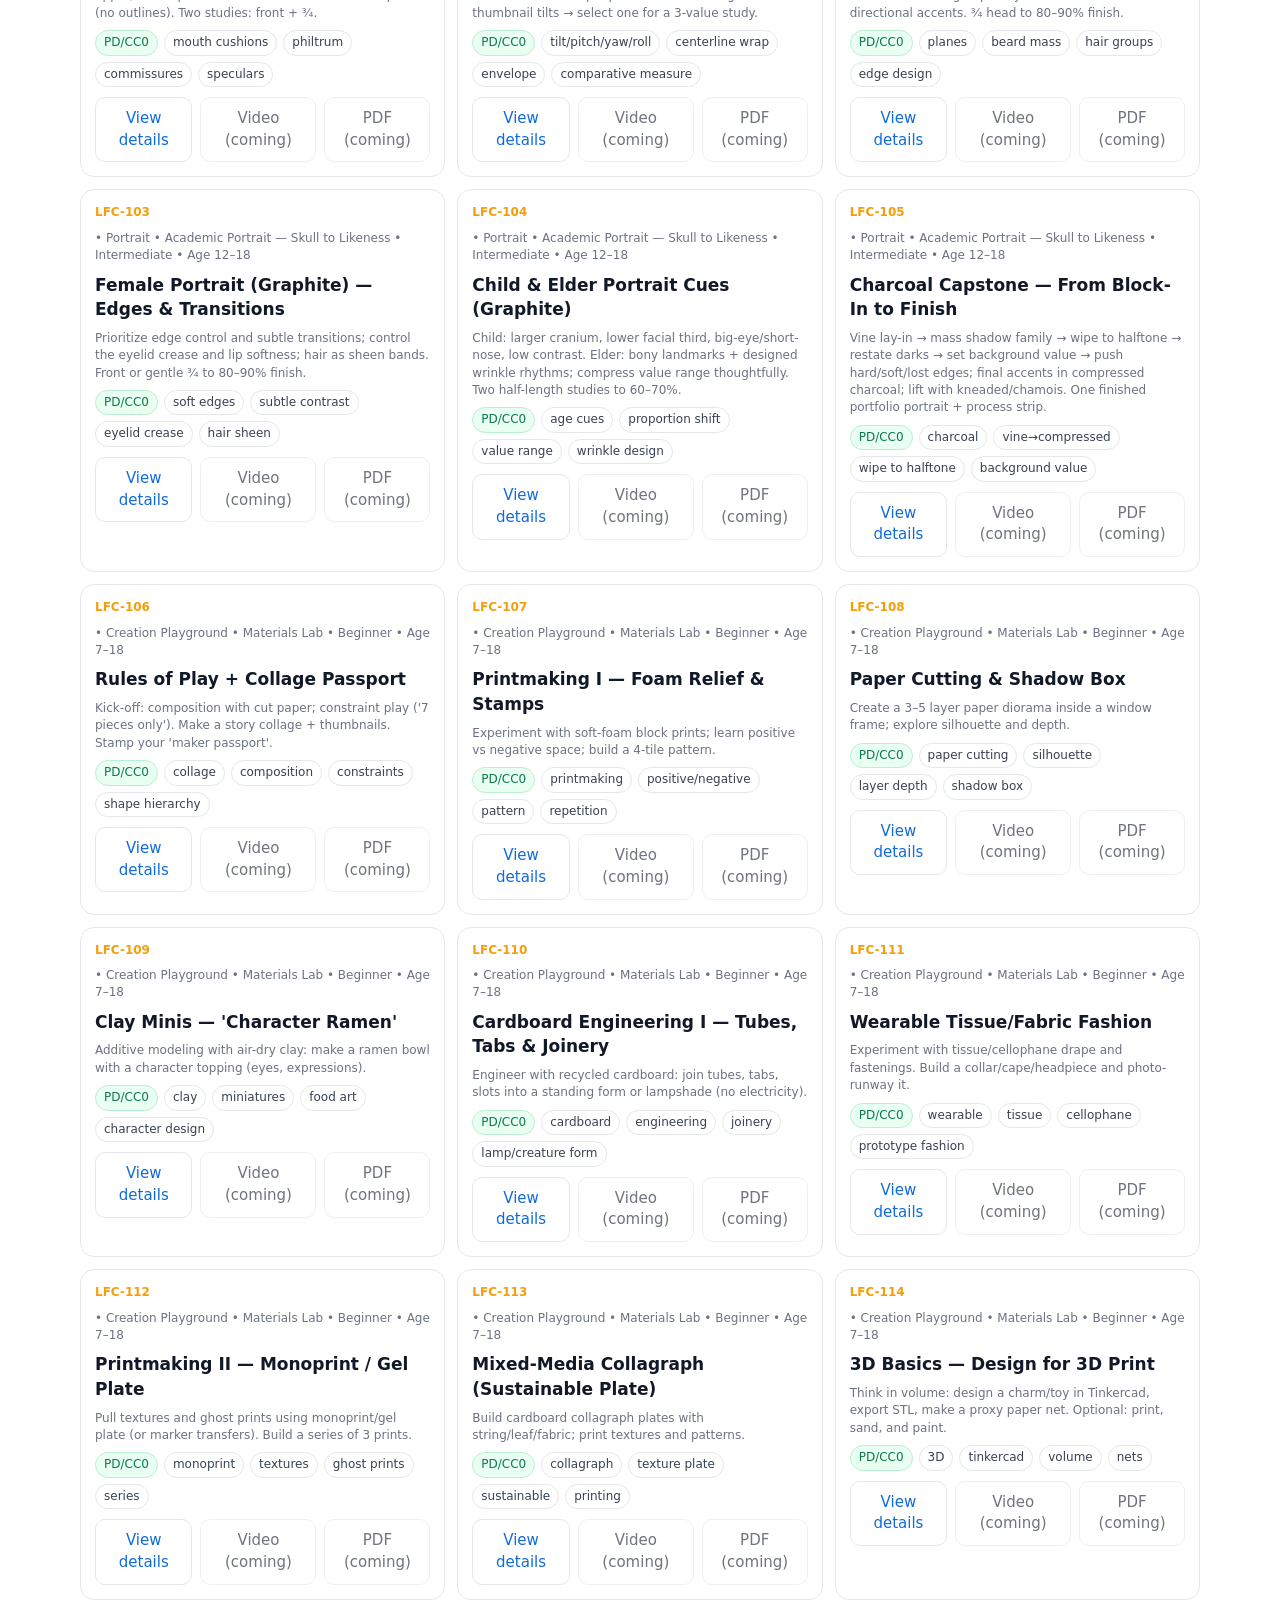
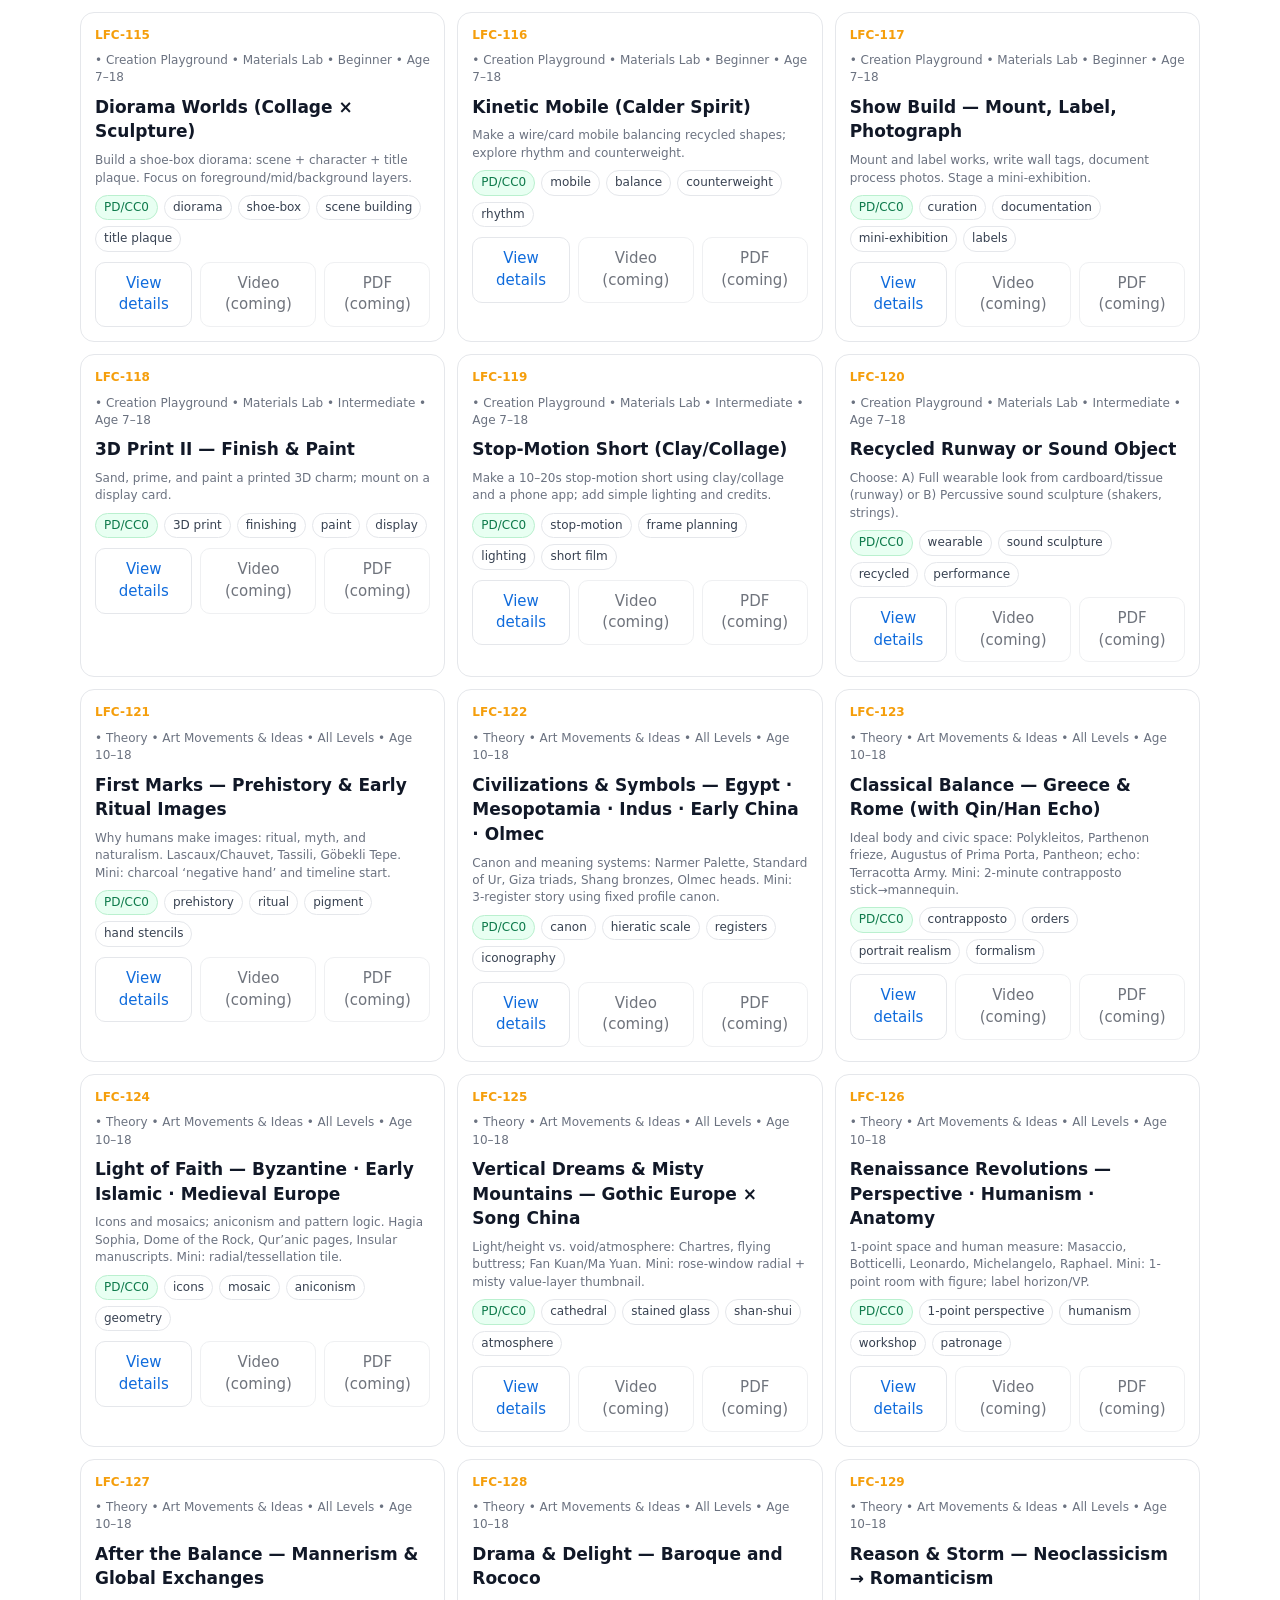
==== commit 140a1b38: "Update index.html" ====
--- a/index.html
+++ b/index.html
@@ -2032,7 +2032,7 @@
     {name:"Leonardo da Vinci",death:1519}
   ],
   movements:["Academic","Renaissance Studies"],
-  videoUrl:"https://www.youtube.com/watch?v=ZdgpTWgSFl4", pdfUrl:"#",
+  videoUrl:"https://www.youtube.com/watch?v=ZdgpTWgSFl4", pdfUrl:"https://drive.google.com/file/d/1qtkU39i2V82bbL4K-qsKTB_arMyzzxAR/view?usp=sharing",
   refs:[
     {artist:"Bargue",work:"Feature plates (eyes, nose, mouth, ear)",year:"19th c.",museum:"Public Domain",license:"PD",url:"https://archive.org/details/CoursDeDessindeCharlesBargue"},
     {artist:"Leonardo da Vinci",work:"Studies of facial features",year:"c.1490–1510",museum:"Royal Collection / PD reproductions",license:"PD",url:"https://www.rct.uk/collection"}
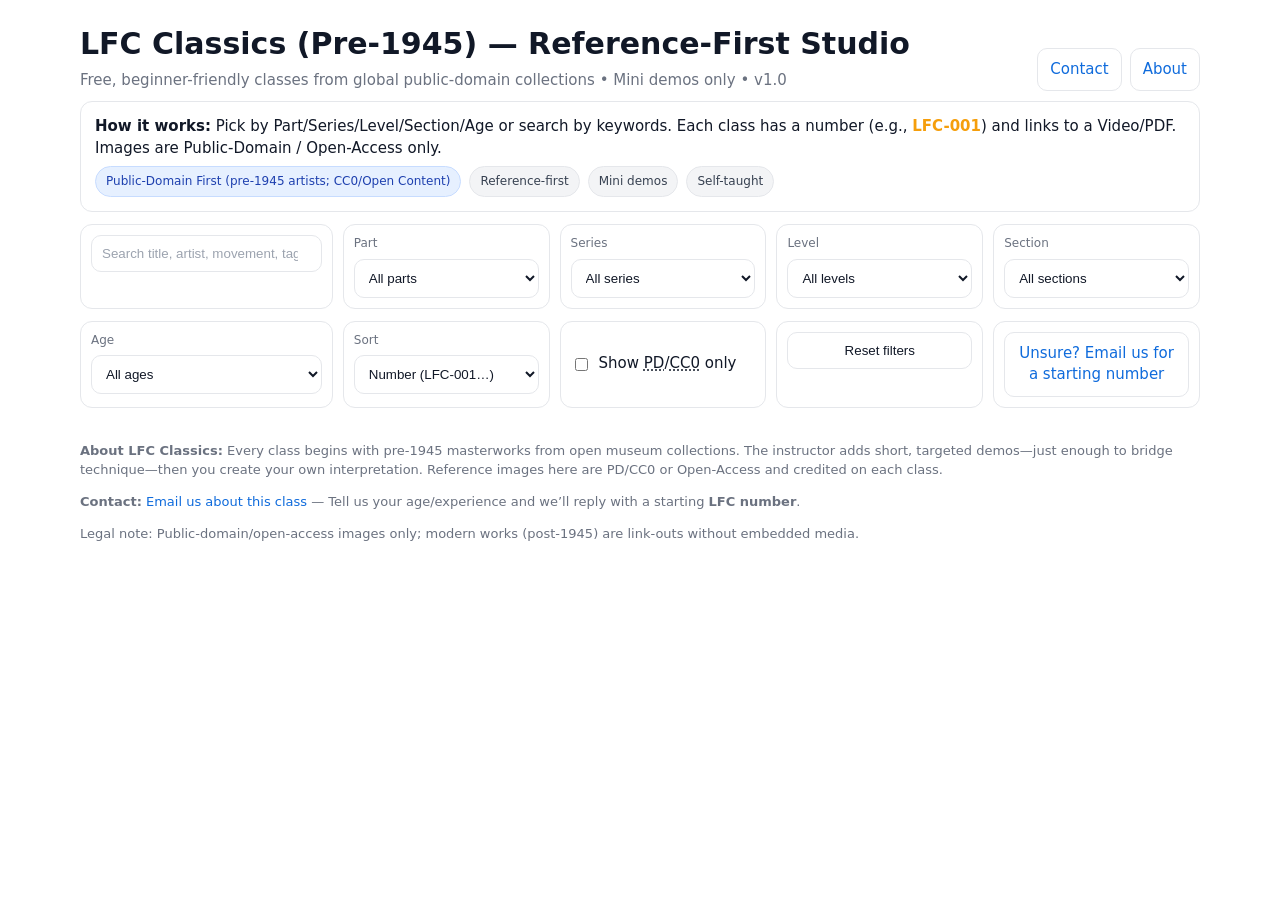
==== commit c1f1d8a3: "Update index.html" ====
--- a/index.html
+++ b/index.html
@@ -2057,22 +2057,23 @@
   ]
 },
 { id:"LFC-100",
-  title:"Features Bootcamp III — Mouth & Lips (and Teeth Safely)",
-  part:"Portrait",
-  series:"Academic Portrait — Skull to Likeness",
-  level:"Beginner",
-  section:"Drawing",
-  ageMin:12, ageMax:18,
-  tags:["mouth cushions","philtrum","commissures","speculars","teeth as shadow"],
-  pd:true,
-  desc:"Build lips from tube/cushion forms; design values for upper/lower lips; indicate teeth with shadow shapes (no outlines). Two studies: front + ¾.",
-  artists:[{name:"John Vanderpoel",death:1911},{name:"Ingres",death:1867}],
-  movements:["Academic Instruction","Neoclassicism"],
-  videoUrl:"#", pdfUrl:"#",
-  refs:[
-    {artist:"John Vanderpoel",work:"The Human Figure (mouth construction)",year:"1907",museum:"Internet Archive",license:"PD",url:"https://archive.org/details/humanfigure00vand"},
-    {artist:"J.-A.-D. Ingres",work:"Graphite portraits (subtle lip edges)",year:"19th c.",museum:"The Met Open Access",license:"CC0",url:"https://www.metmuseum.org/art/collection"}
-  ]
+title:"Female Portrait (Graphite) — Edges & Transitions",
+part:"Portrait",
+series:"Academic Portrait — Skull to Likeness",
+level:"Intermediate",
+section:"Drawing",
+ageMin:12, ageMax:18,
+tags:["soft edges","subtle contrast","eyelid crease","hair sheen","finish"],
+pd,
+desc:"Prioritize edge control and subtle transitions in a female self-portrait. Use graphite-style brushes to keep skin values light while turning the form; refine the eyelid crease and lip softness; design hair as flowing sheen bands. Front or gentle ¾ view brought to an 80–90% finished state. Demo drawn in Adobe Fresco.",
+artists:[{name:"Ingres",death:1867},{name:"Edgar Degas",death:1917}],
+movements:["Neoclassicism","Impressionism"],
+videoUrl:"https://youtu.be/gcGdLjV50Uk",
+pdfUrl:"#",
+refs:[
+{artist:"Ingres",work:"Portrait studies (refined pencil edges)",year:"19th c.",museum:"The Met Open Access",license:"CC0",url:"https://www.metmuseum.org/art/collection"},
+{artist:"Edgar Degas",work:"Pastel/drawing heads (edge/softness cues)",year:"1870s–1900",museum:"The Met Open Access",license:"CC0",url:"https://www.metmuseum.org/art/collection"}
+]
 },
 { id:"LFC-101",
   title:"Head Perspectives & Likeness Strategy",
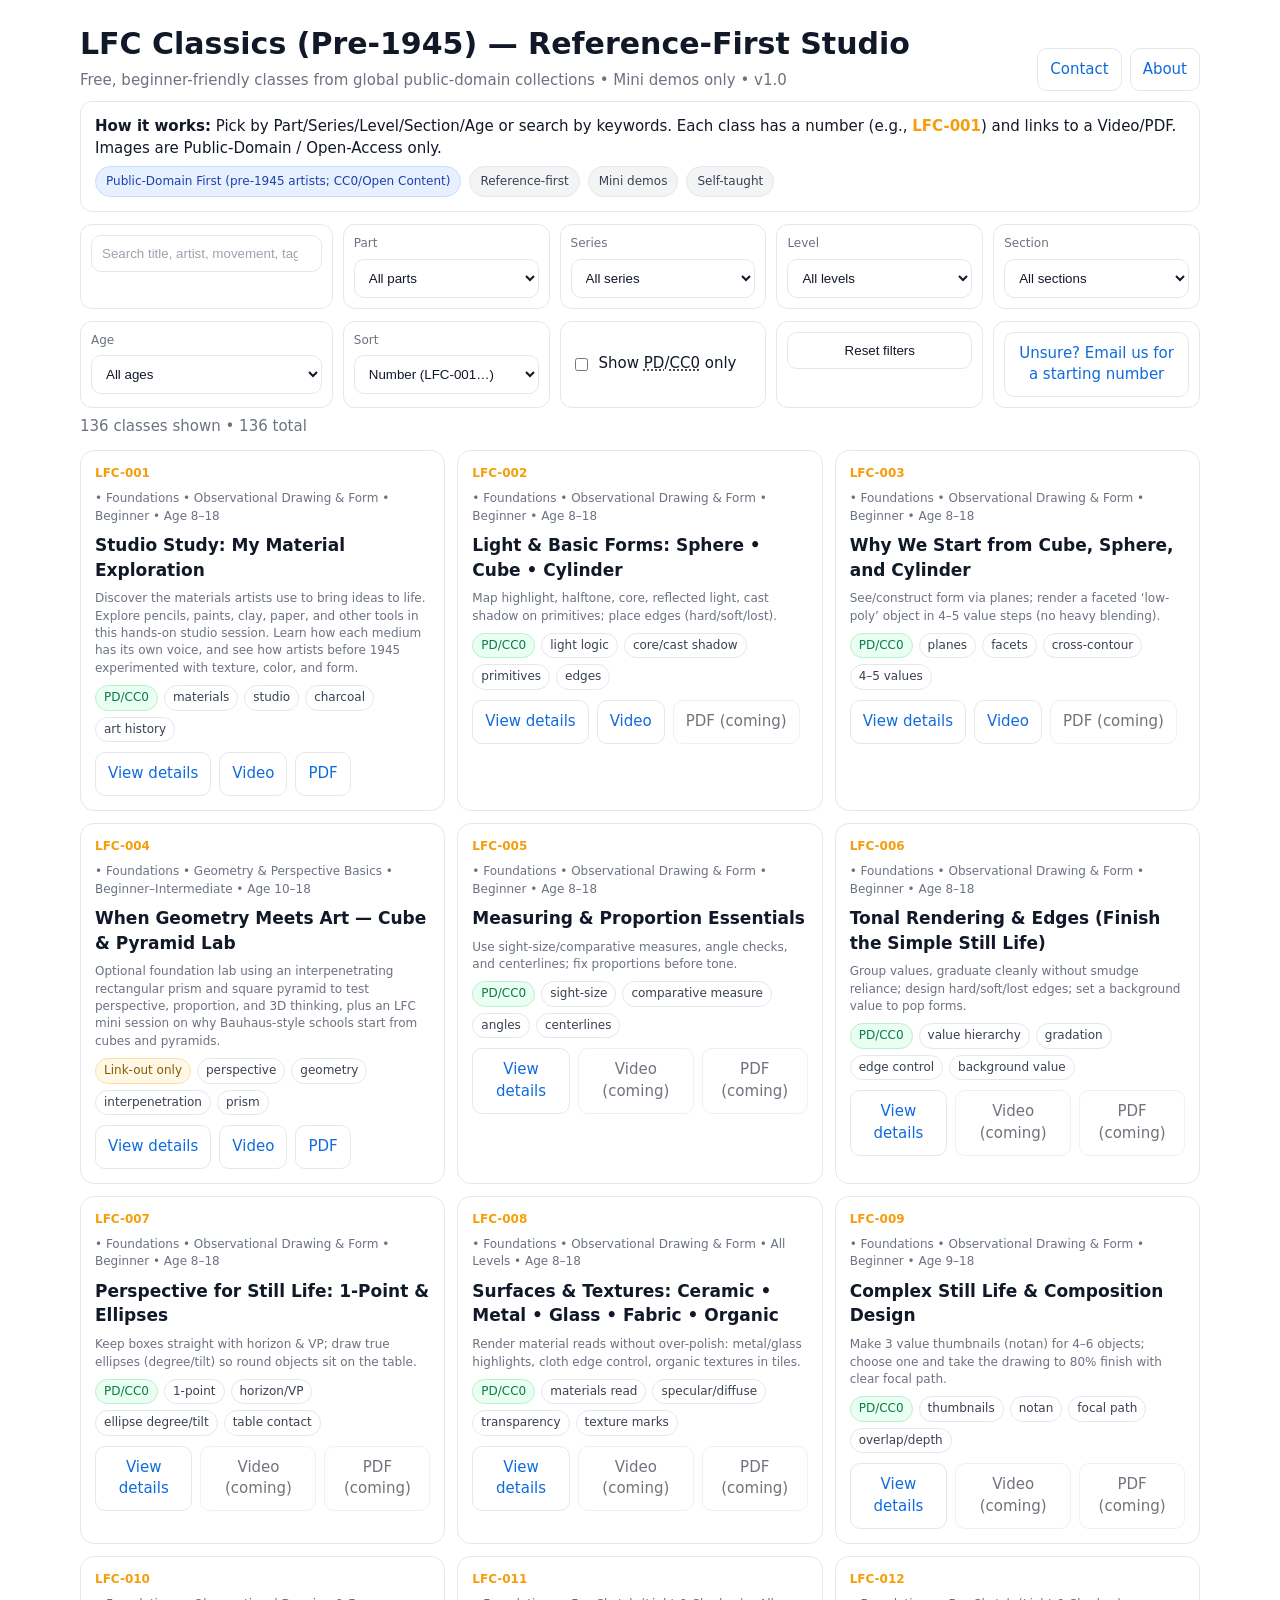
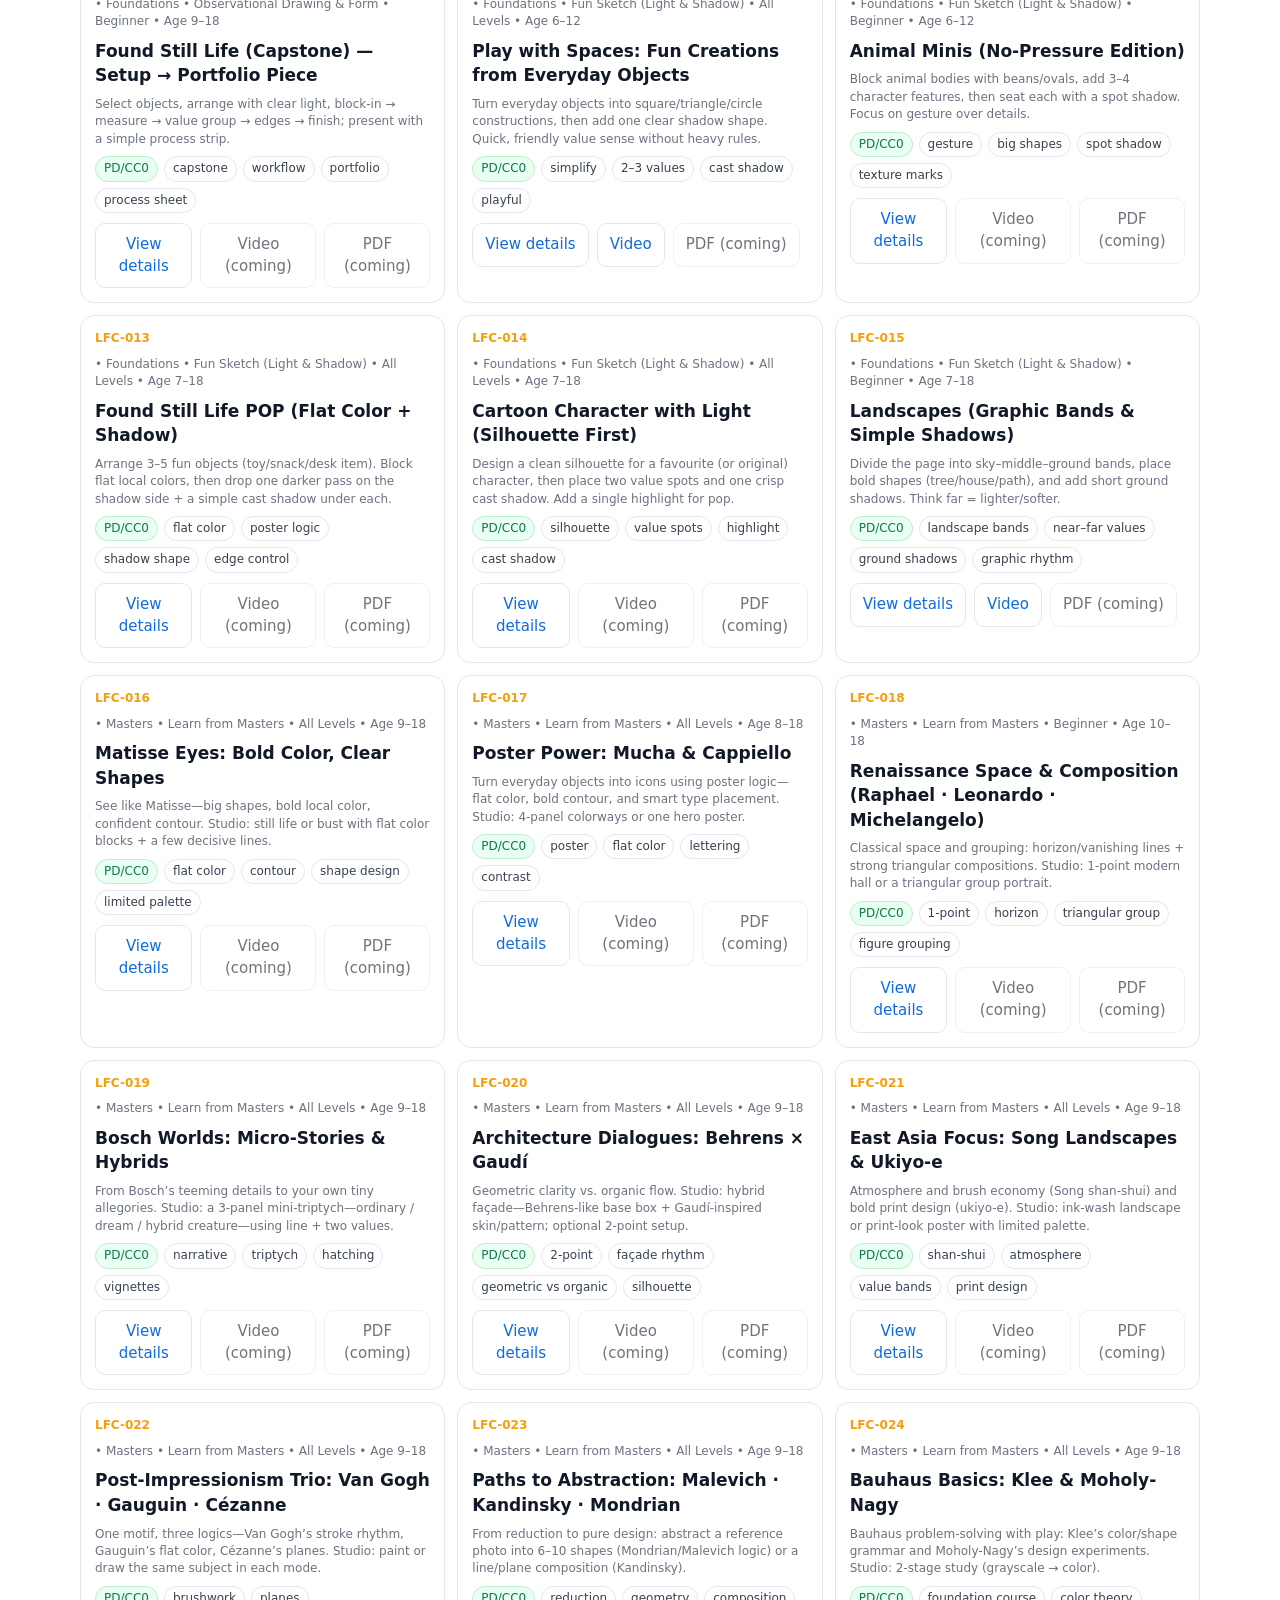
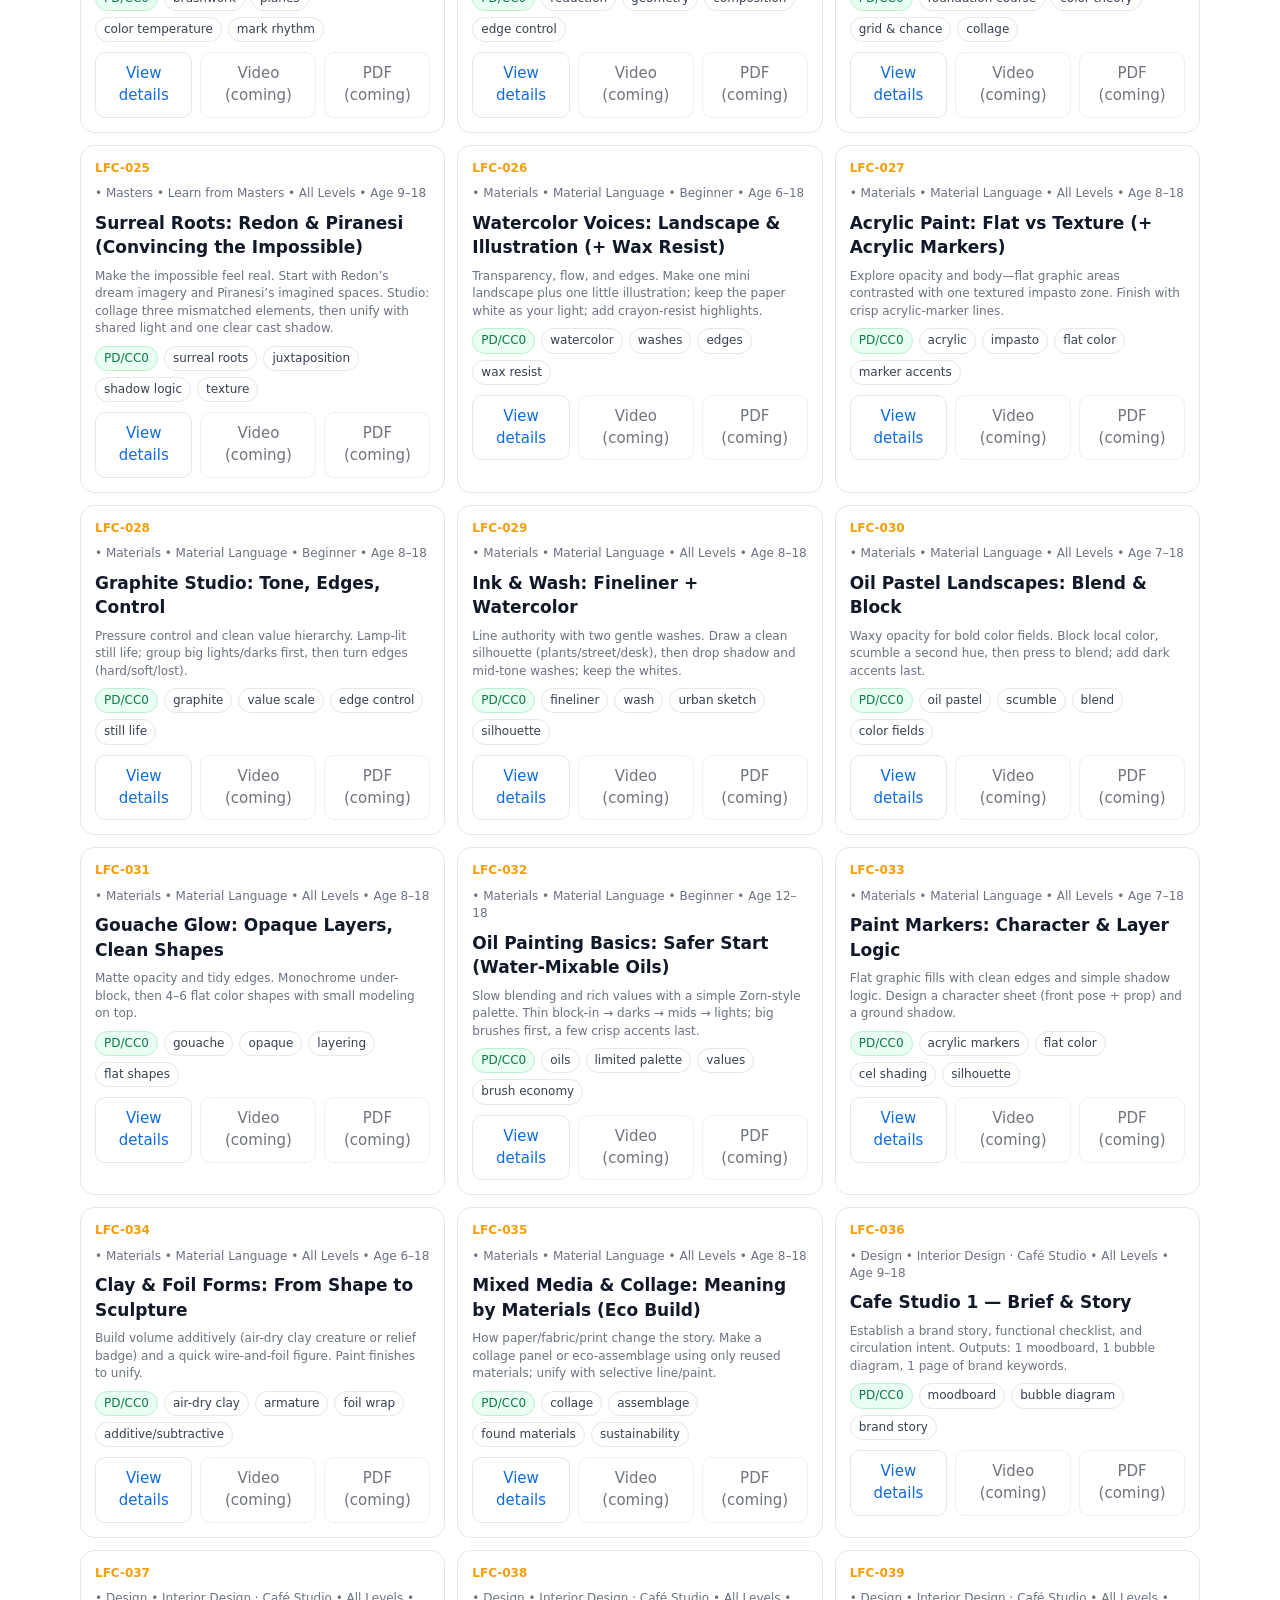
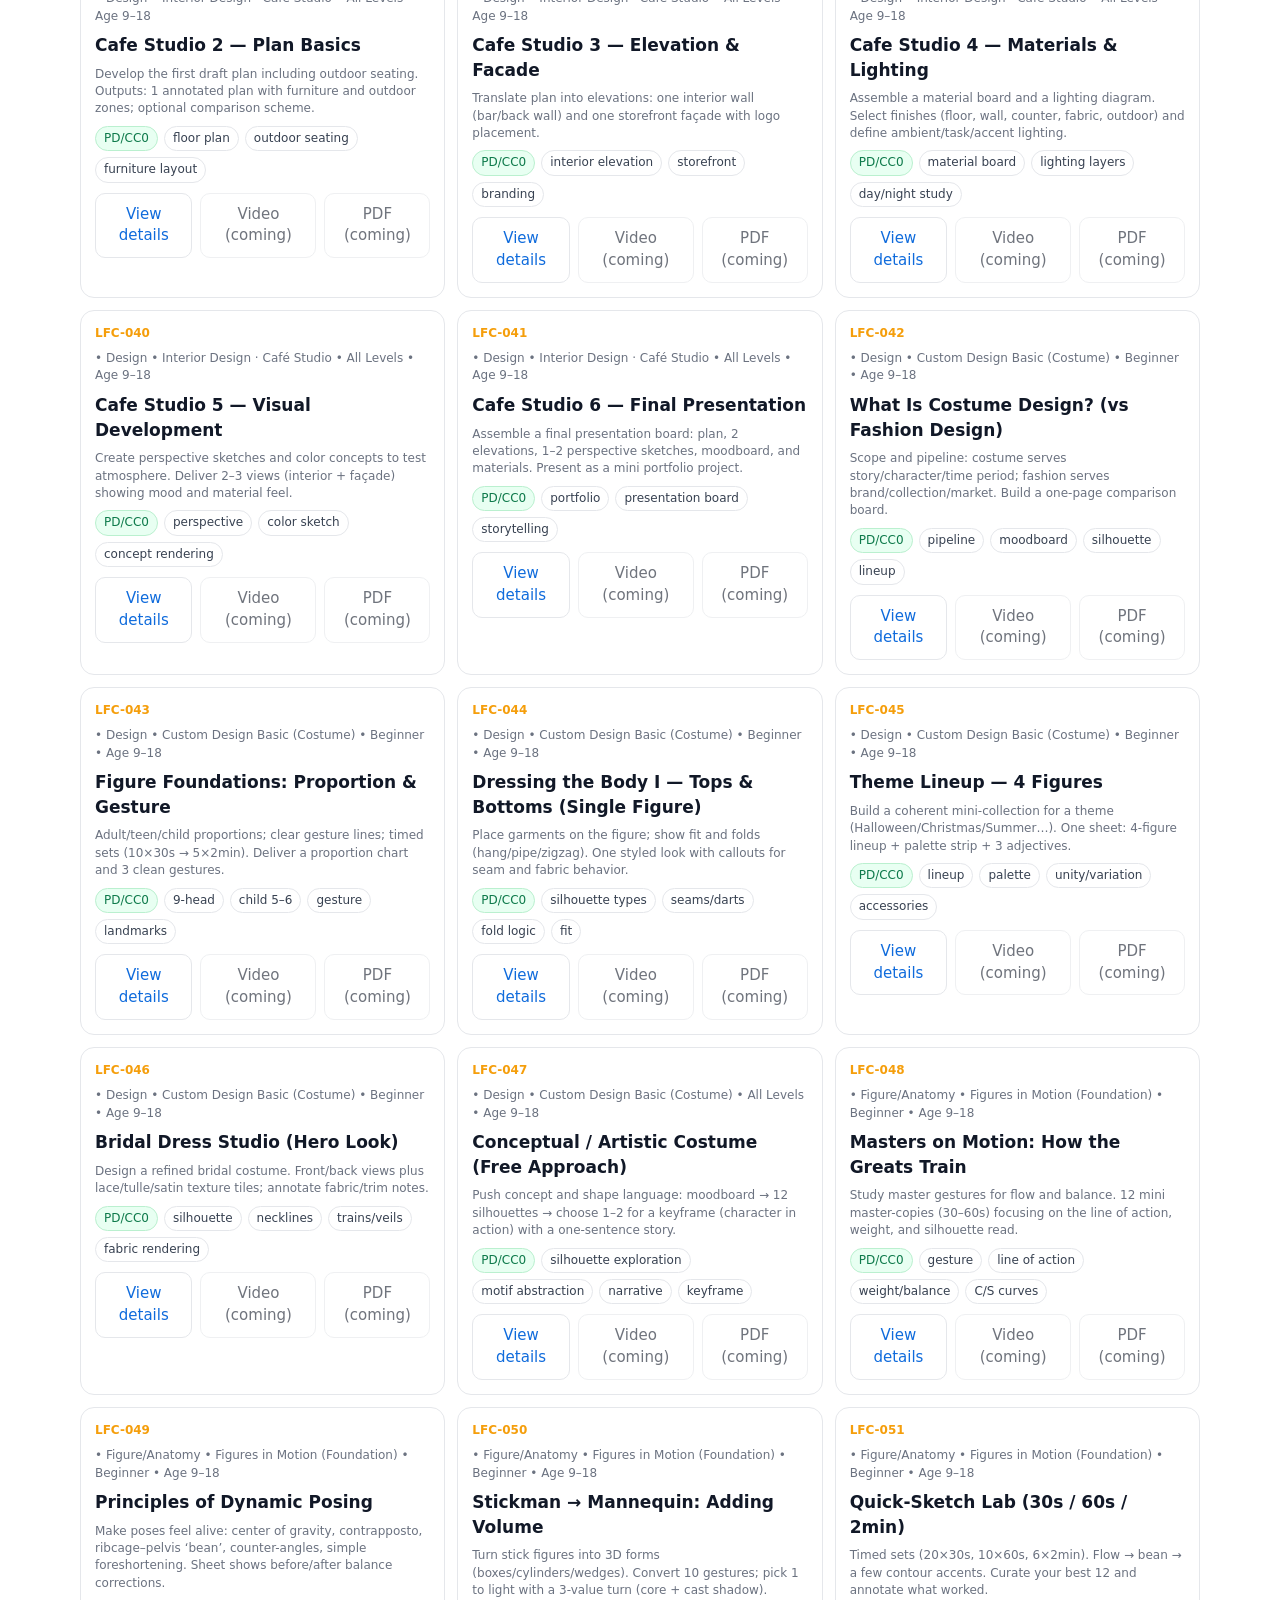
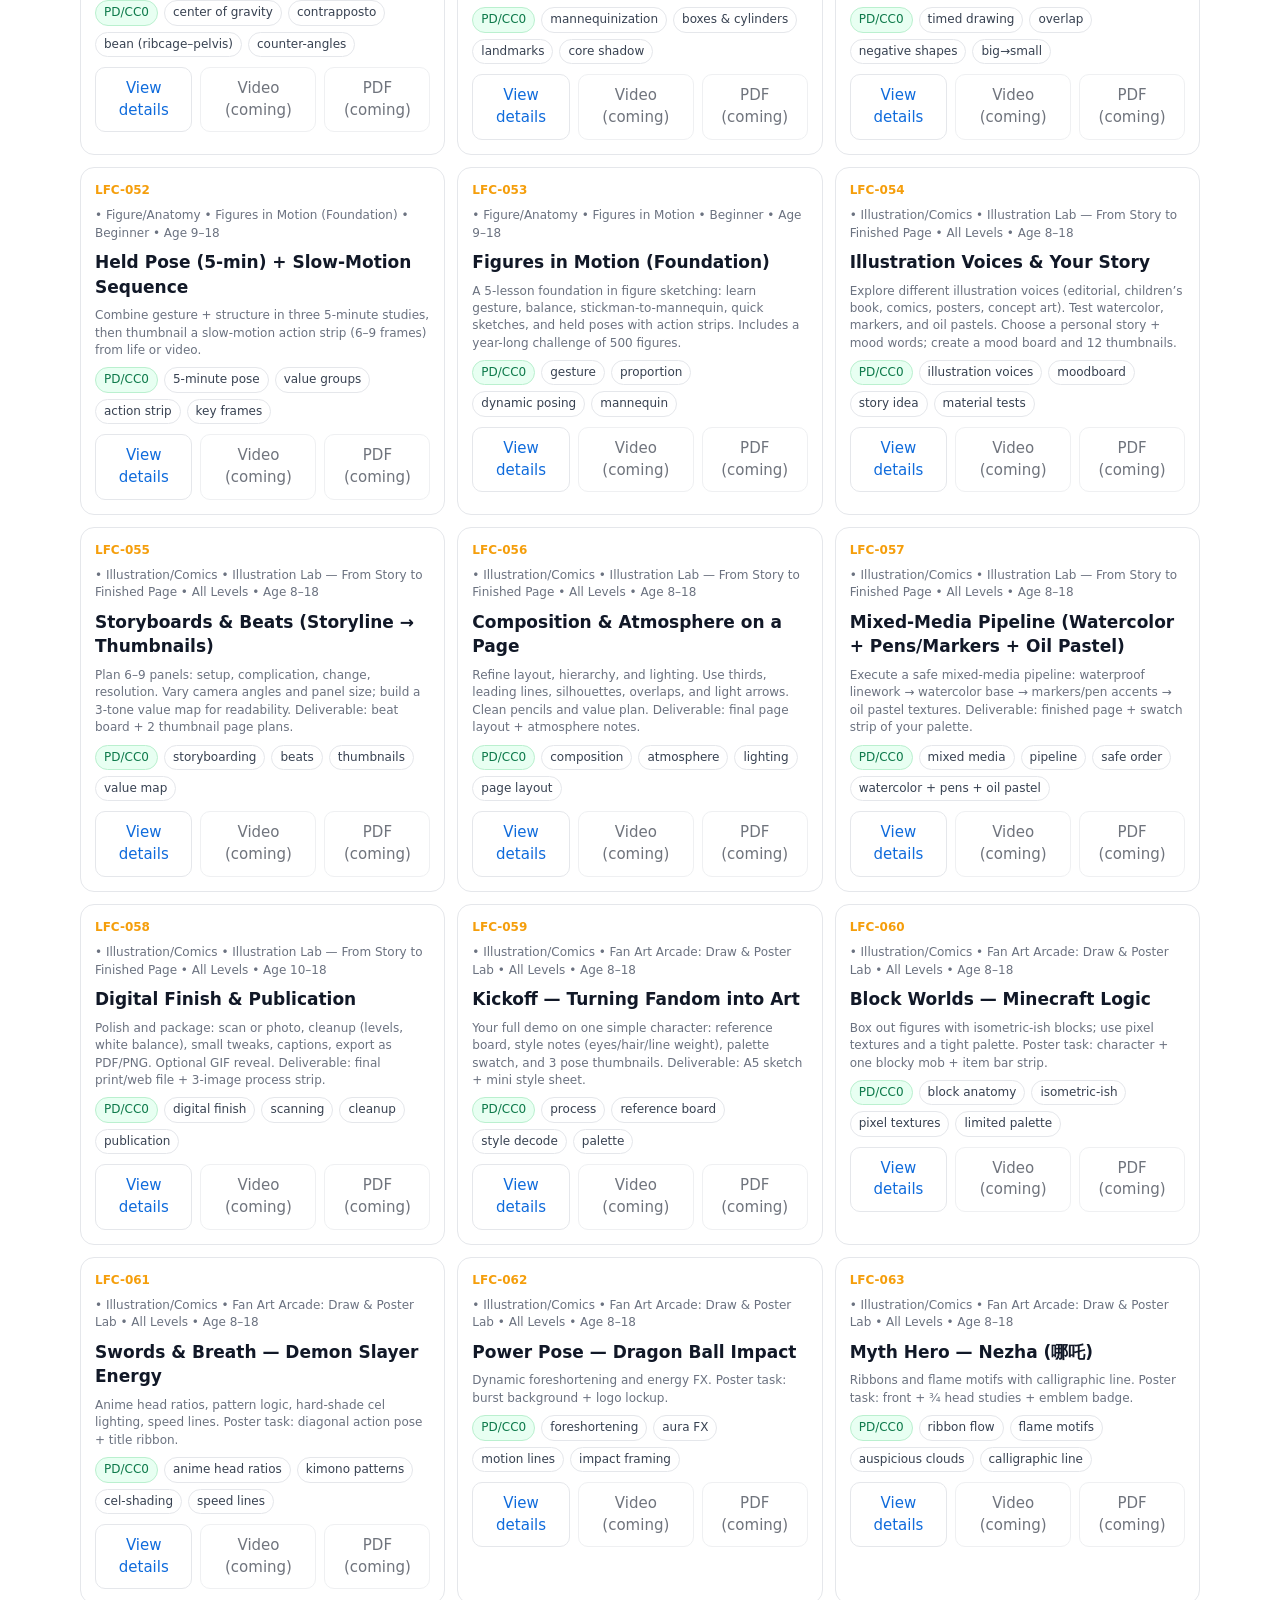
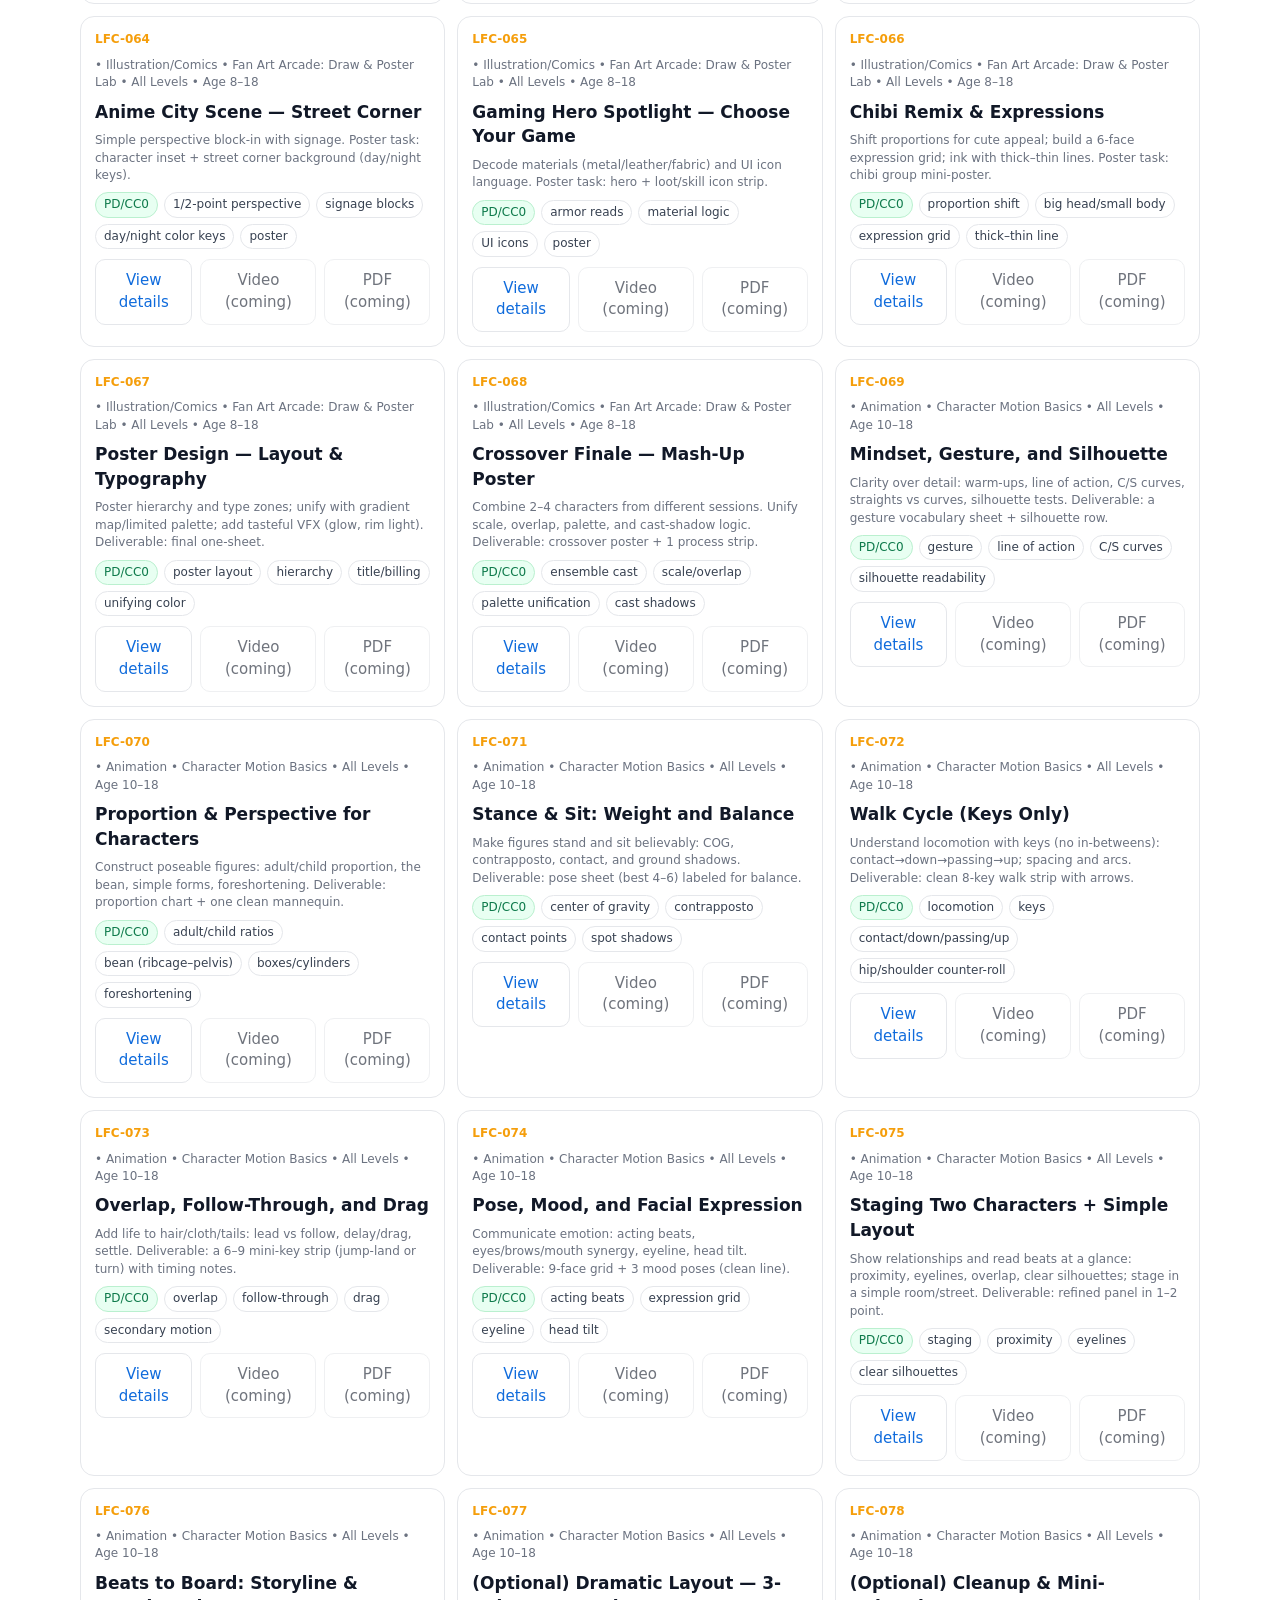
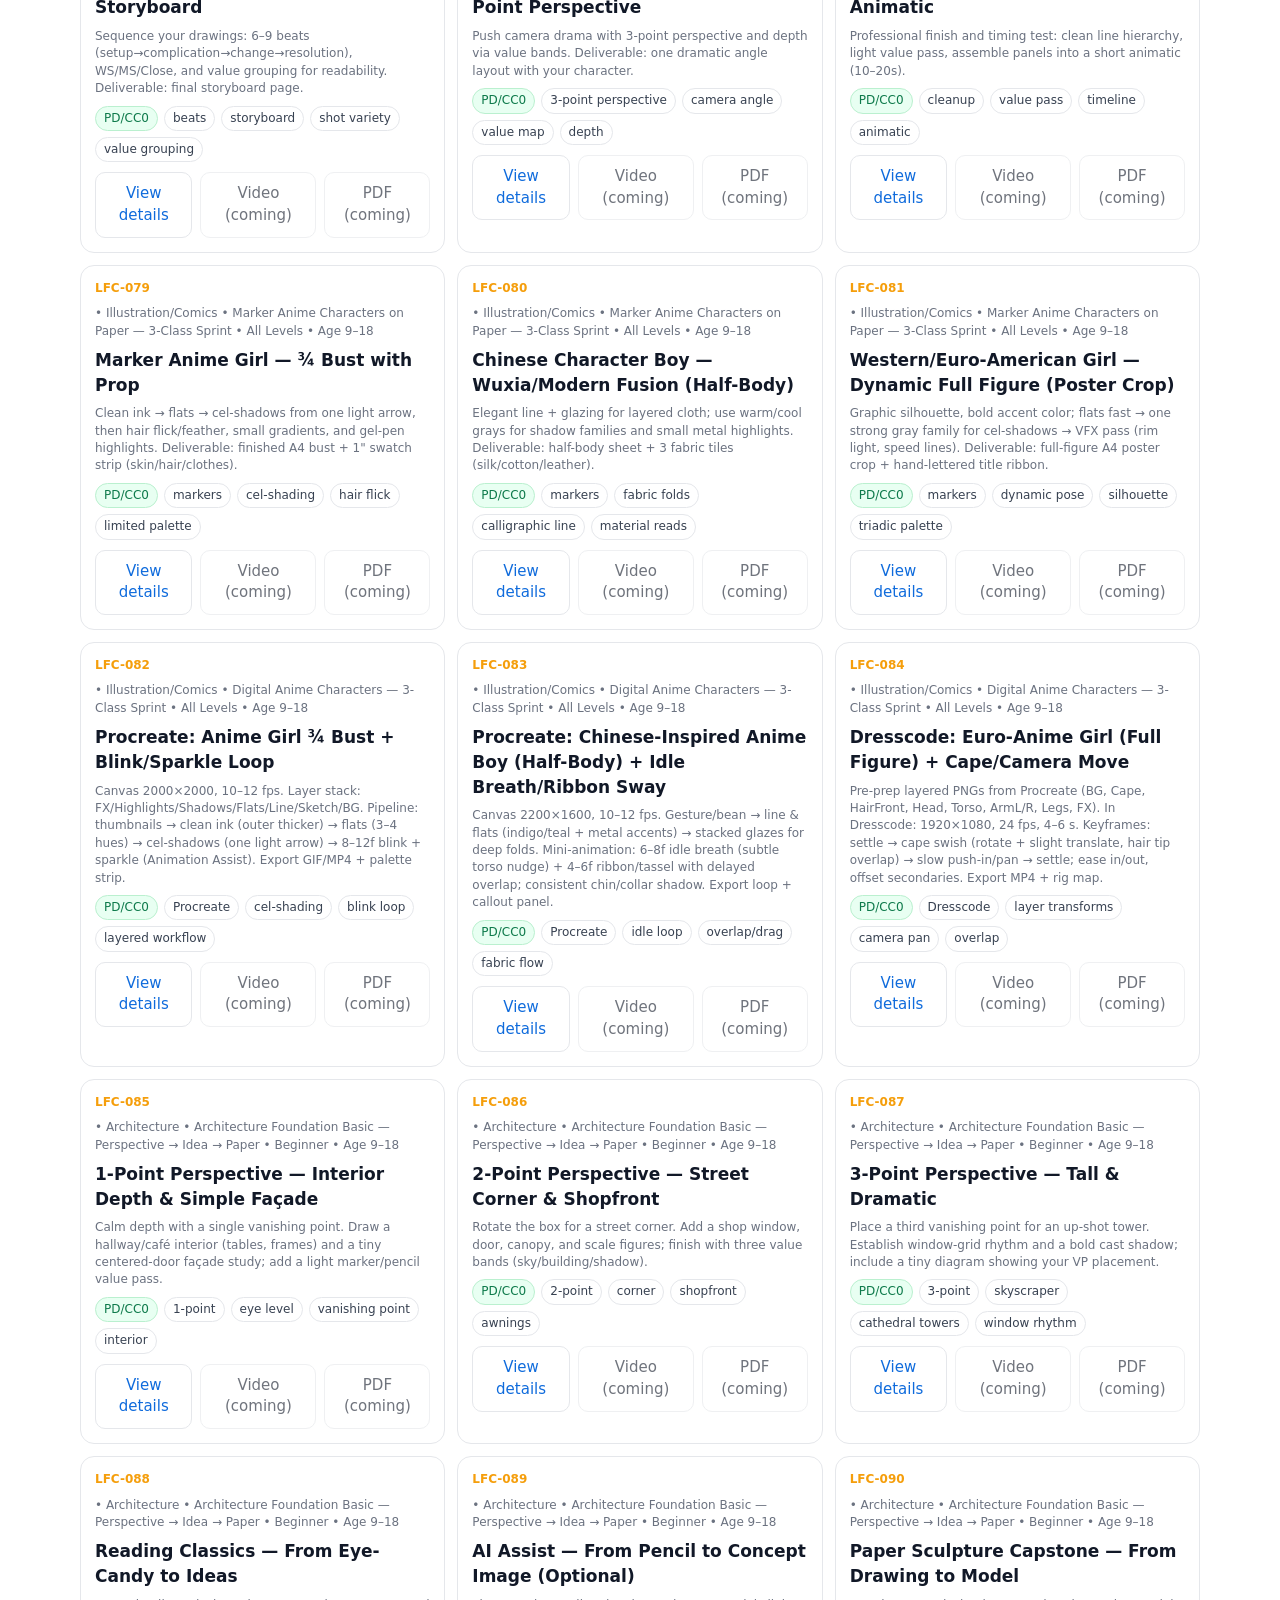
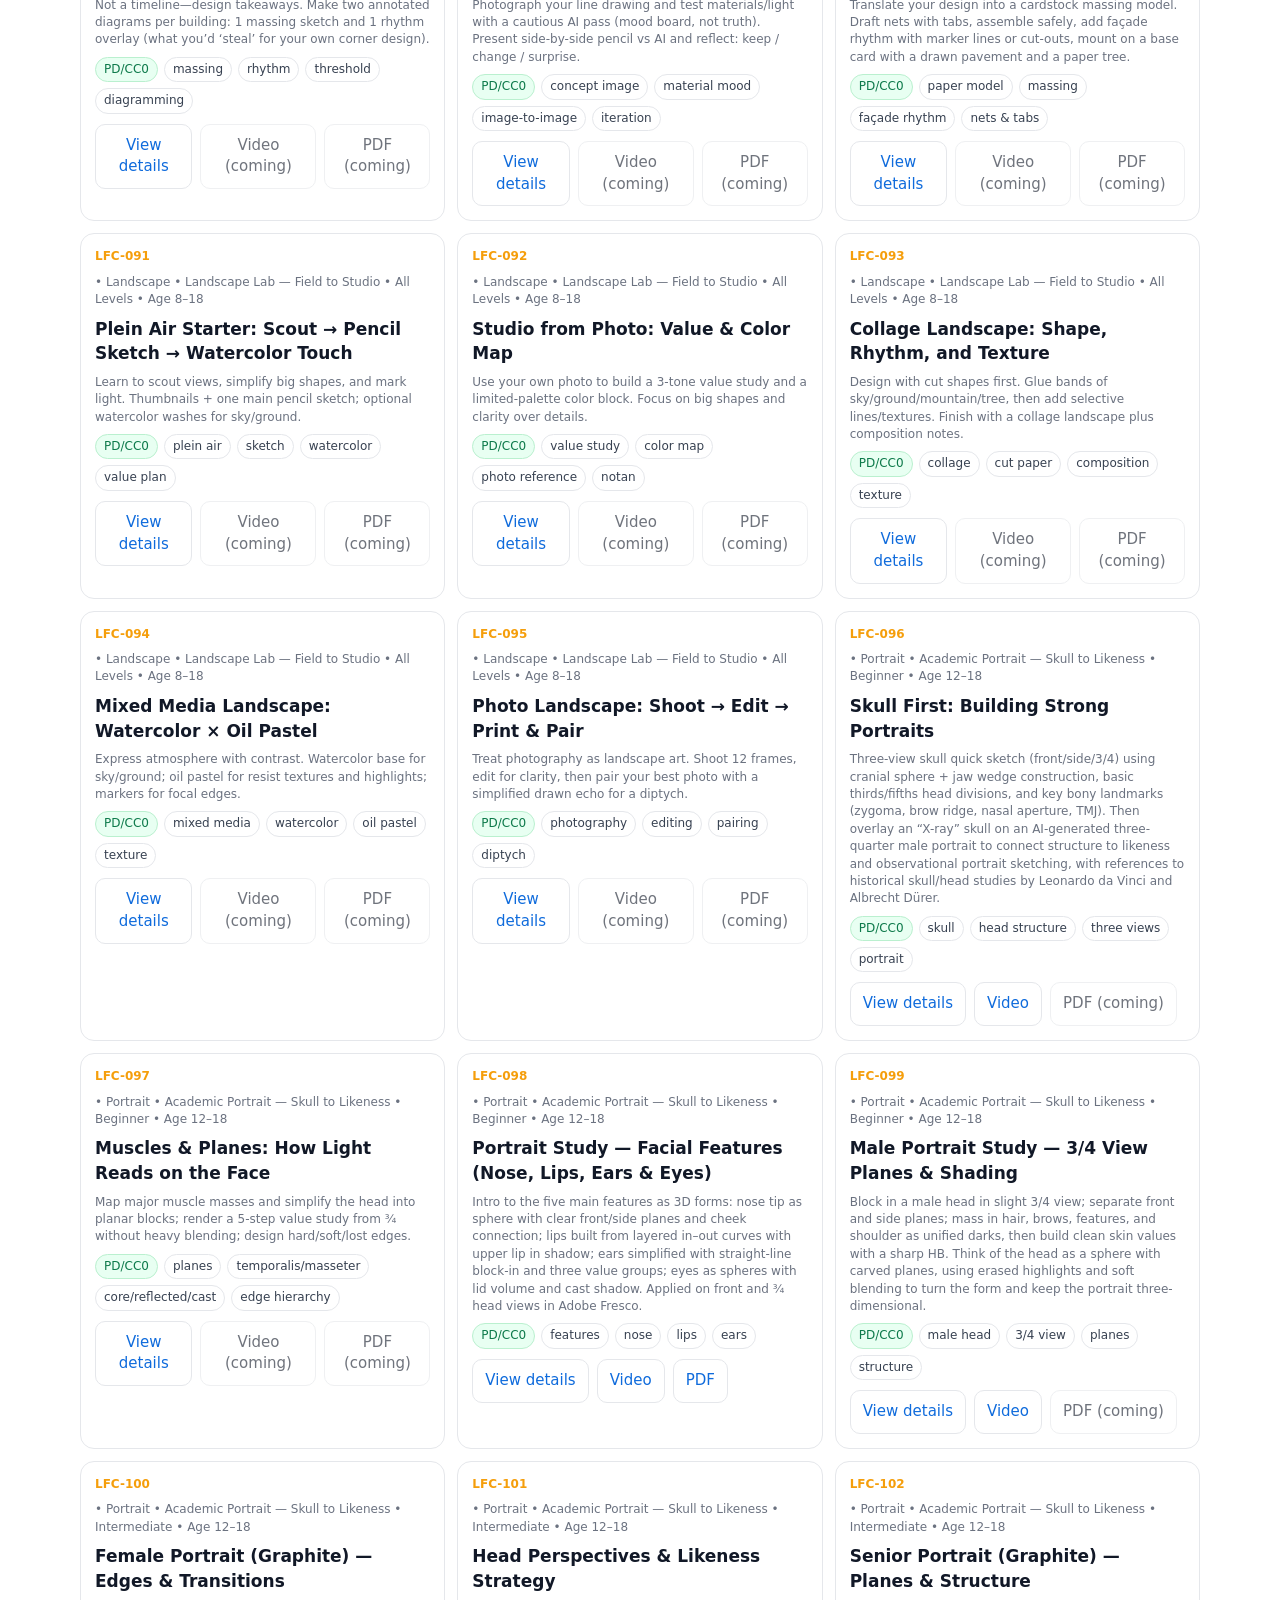
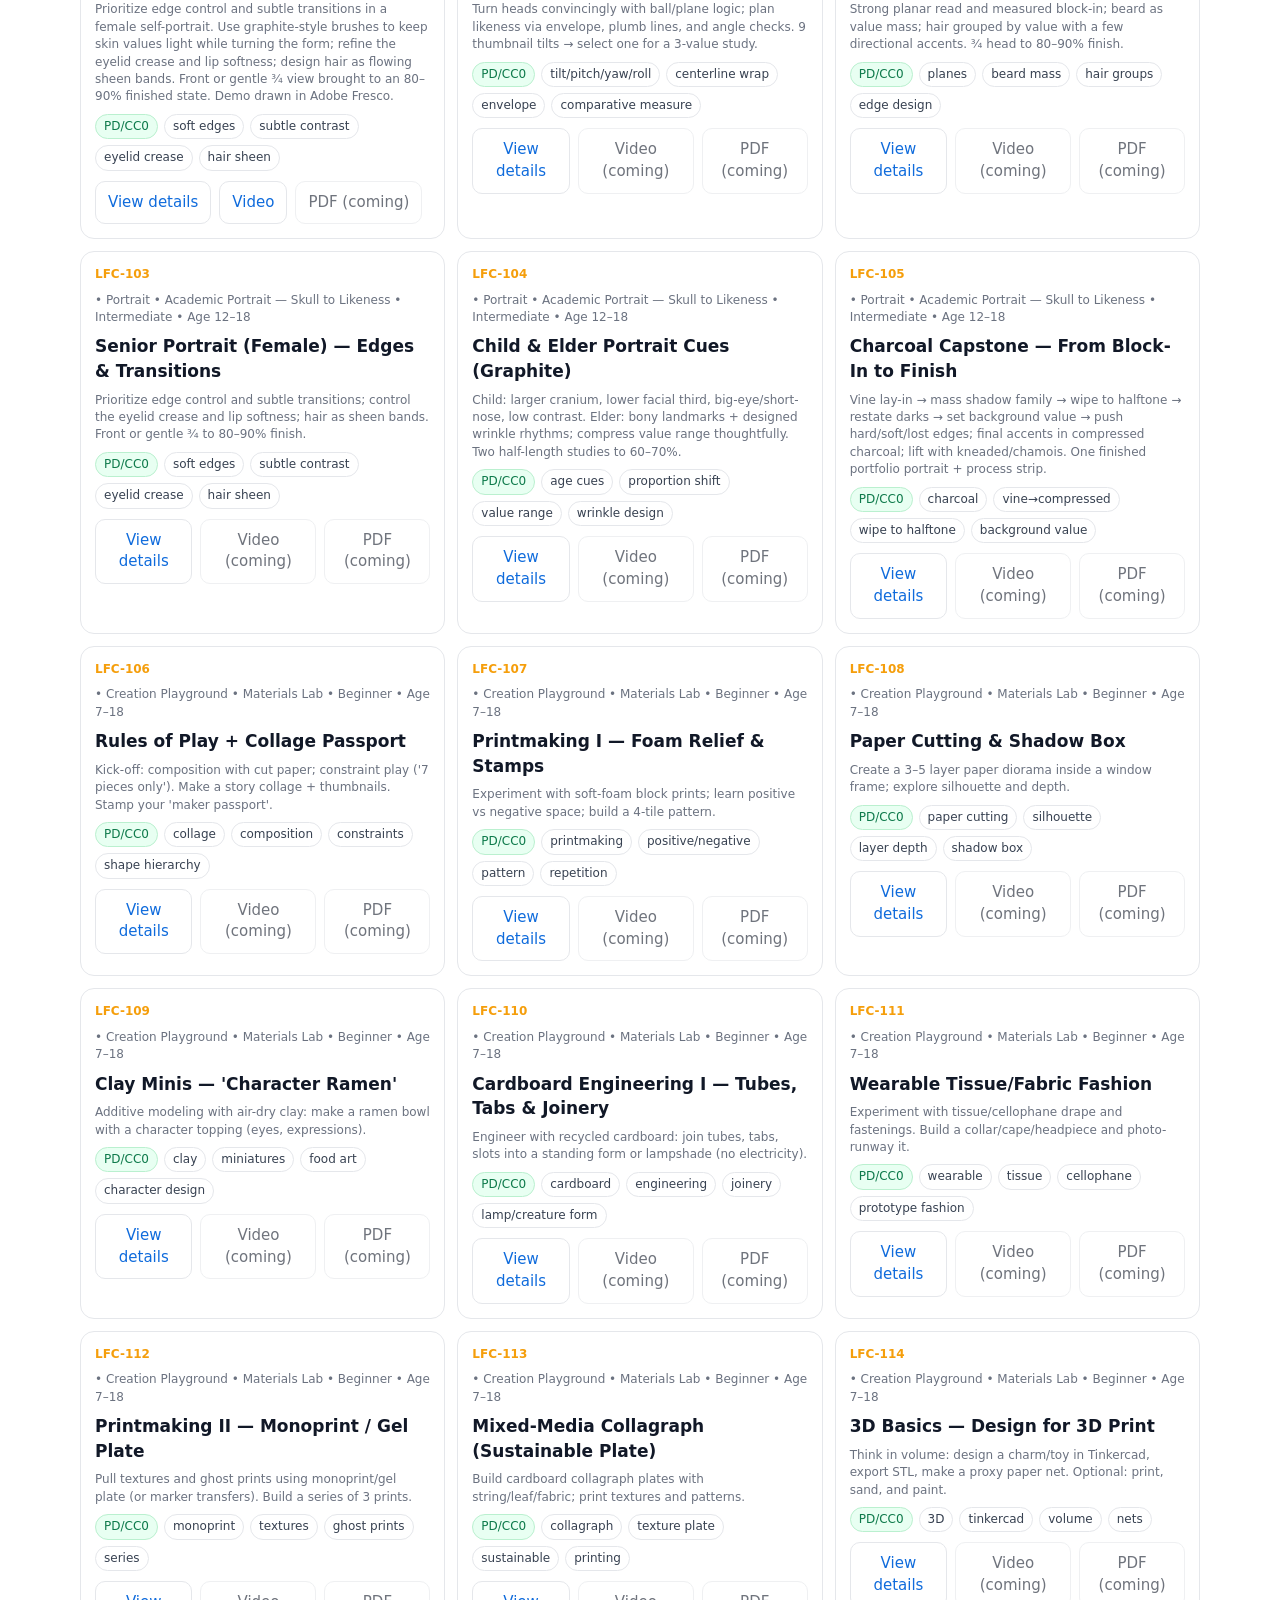
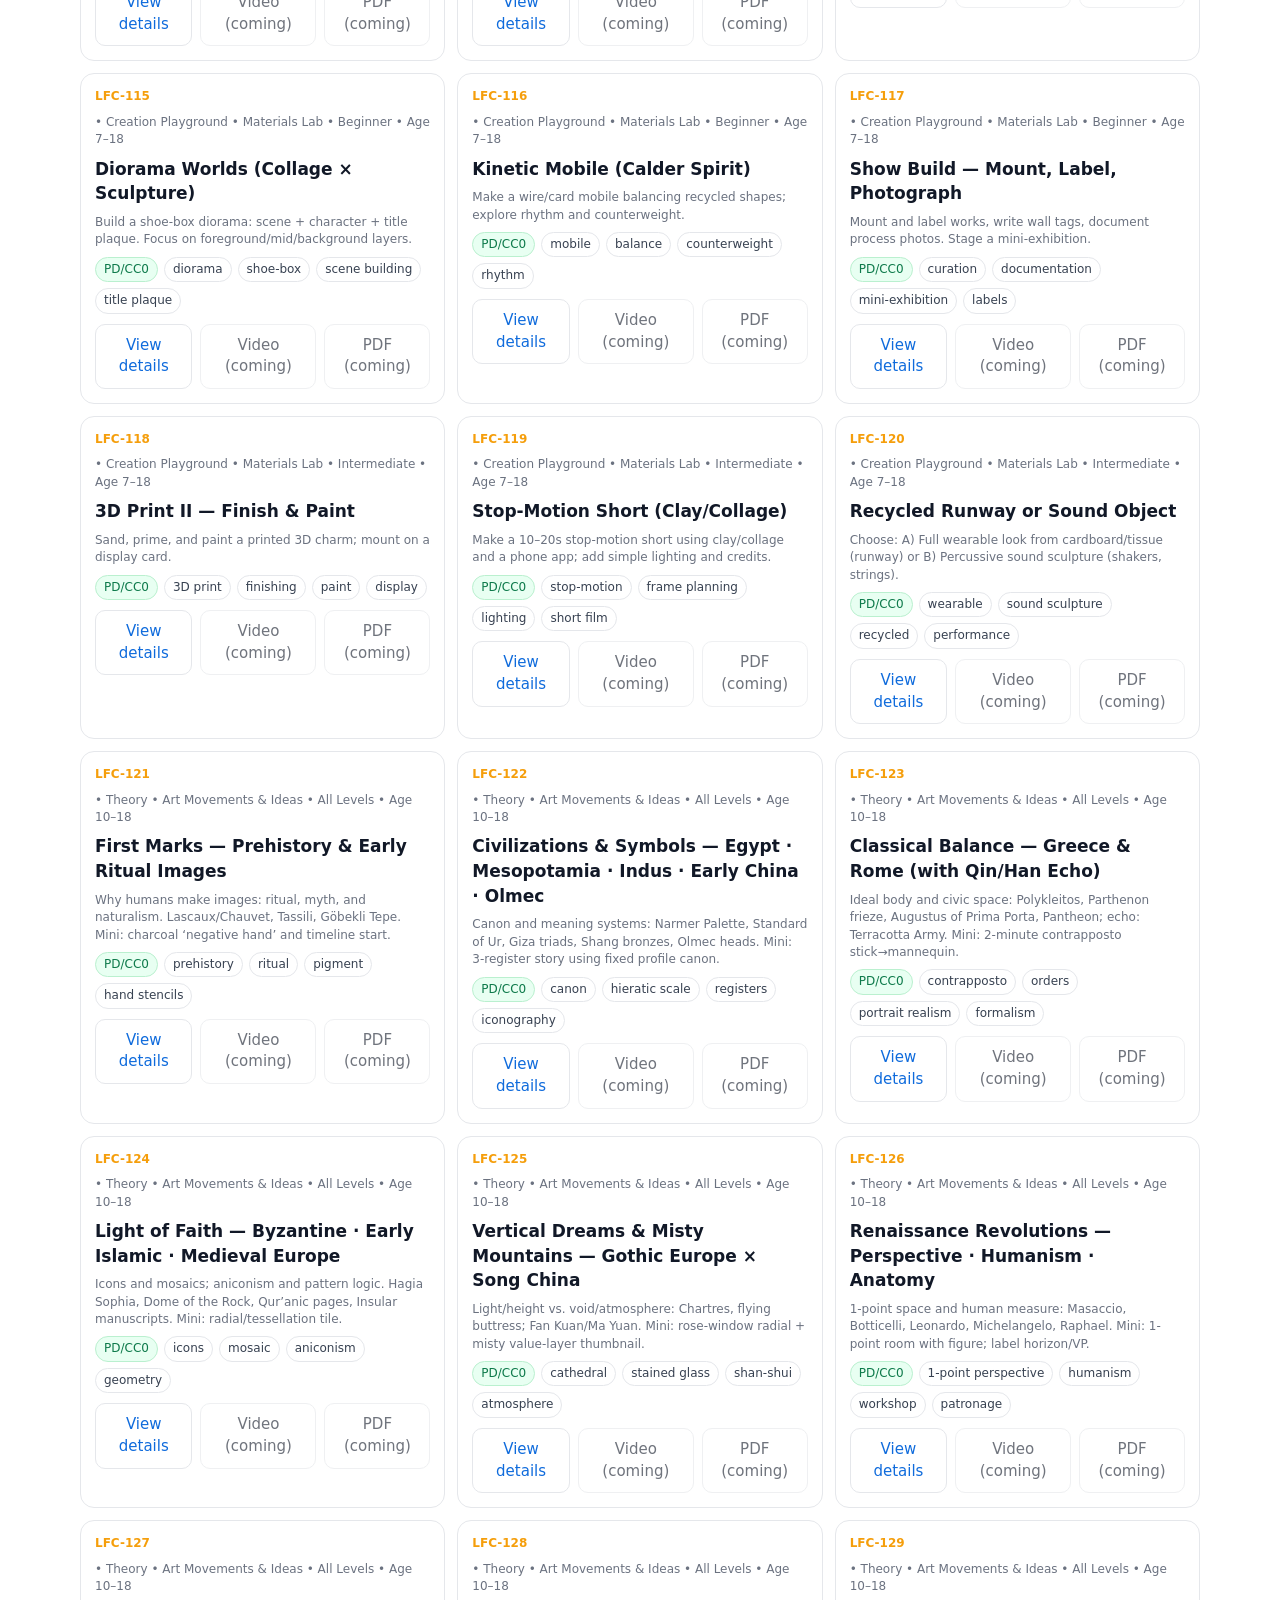
==== commit e040a229: "Update index.html" ====
--- a/index.html
+++ b/index.html
@@ -2039,22 +2039,26 @@
   ]
 },
 { id:"LFC-099",
-  title:"Features Bootcamp II — Nose & Ears",
-  part:"Portrait",
-  series:"Academic Portrait — Skull to Likeness",
-  level:"Beginner",
-  section:"Drawing",
-  ageMin:12, ageMax:18,
-  tags:["nose planes","septum/alar","ear anatomy","tilt/attachment","edges"],
-  pd:true,
-  desc:"Nose from ball/wing/bridge planes with under-plane cast; ear helix/antihelix/concha/tragus and tilt. One labeled nose diagram + finished ear study.",
-  artists:[{name:"Albrecht Dürer",death:1528},{name:"Charles Bargue",death:1883}],
-  movements:["Renaissance Treatise","Academic"],
-  videoUrl:"#", pdfUrl:"#",
-  refs:[
-    {artist:"Albrecht Dürer",work:"Instruction on Measurement (constructive solids)",year:"1525",museum:"The Met Open Access",license:"CC0",url:"https://www.metmuseum.org/art/collection"},
-    {artist:"Bargue",work:"Feature plates (nose/ear)",year:"19th c.",museum:"Public Domain",license:"PD",url:"https://archive.org/details/CoursDeDessindeCharlesBargue"}
-  ]
+title:"Male Portrait Study — 3/4 View Planes & Shading",
+part:"Portrait",
+series:"Academic Portrait — Skull to Likeness",
+level:"Beginner",
+section:"Drawing",
+ageMin:12, ageMax:18,
+tags:["male head","3/4 view","planes","structure","skin shading","light & shadow"],
+pd:true,
+desc:"Block in a male head in slight 3/4 view; separate front and side planes; mass in hair, brows, features, and shoulder as unified darks, then build clean skin values with a sharp HB. Think of the head as a sphere with carved planes, using erased highlights and soft blending to turn the form and keep the portrait three-dimensional.",
+artists:[
+{name:"Charles Bargue",death:1883},
+{name:"John Singer Sargent",death:1925}
+],
+movements:["Academic","19th–20th-c. Portrait"],
+videoUrl:"https://youtu.be/dag9DLkucDI",
+pdfUrl:"#",
+refs:[
+{artist:"Charles Bargue",work:"Head and portrait plates",year:"19th c.",museum:"Public Domain",license:"PD",url:"[https://archive.org/details/CoursDeDessindeCharlesBargue](https://archive.org/details/CoursDeDessindeCharlesBargue)"},
+{artist:"John Singer Sargent",work:"Charcoal portrait studies",year:"c.1900–1925",museum:"Various (PD)",license:"PD",url:"#"}
+]
 },
 { id:"LFC-100",
 title:"Female Portrait (Graphite) — Edges & Transitions",
@@ -2064,7 +2068,7 @@
 section:"Drawing",
 ageMin:12, ageMax:18,
 tags:["soft edges","subtle contrast","eyelid crease","hair sheen","finish"],
-pd,
+pd:true,
 desc:"Prioritize edge control and subtle transitions in a female self-portrait. Use graphite-style brushes to keep skin values light while turning the form; refine the eyelid crease and lip softness; design hair as flowing sheen bands. Front or gentle ¾ view brought to an 80–90% finished state. Demo drawn in Adobe Fresco.",
 artists:[{name:"Ingres",death:1867},{name:"Edgar Degas",death:1917}],
 movements:["Neoclassicism","Impressionism"],
@@ -2094,7 +2098,7 @@
   ]
 },
 { id:"LFC-102",
-  title:"Male Portrait (Graphite) — Planes & Structure",
+  title:"Senior Portrait (Graphite) — Planes & Structure",
   part:"Portrait",
   series:"Academic Portrait — Skull to Likeness",
   level:"Intermediate",
@@ -2112,7 +2116,7 @@
   ]
 },
 { id:"LFC-103",
-  title:"Female Portrait (Graphite) — Edges & Transitions",
+  title:"Senior Portrait (Female) — Edges & Transitions",
   part:"Portrait",
   series:"Academic Portrait — Skull to Likeness",
   level:"Intermediate",
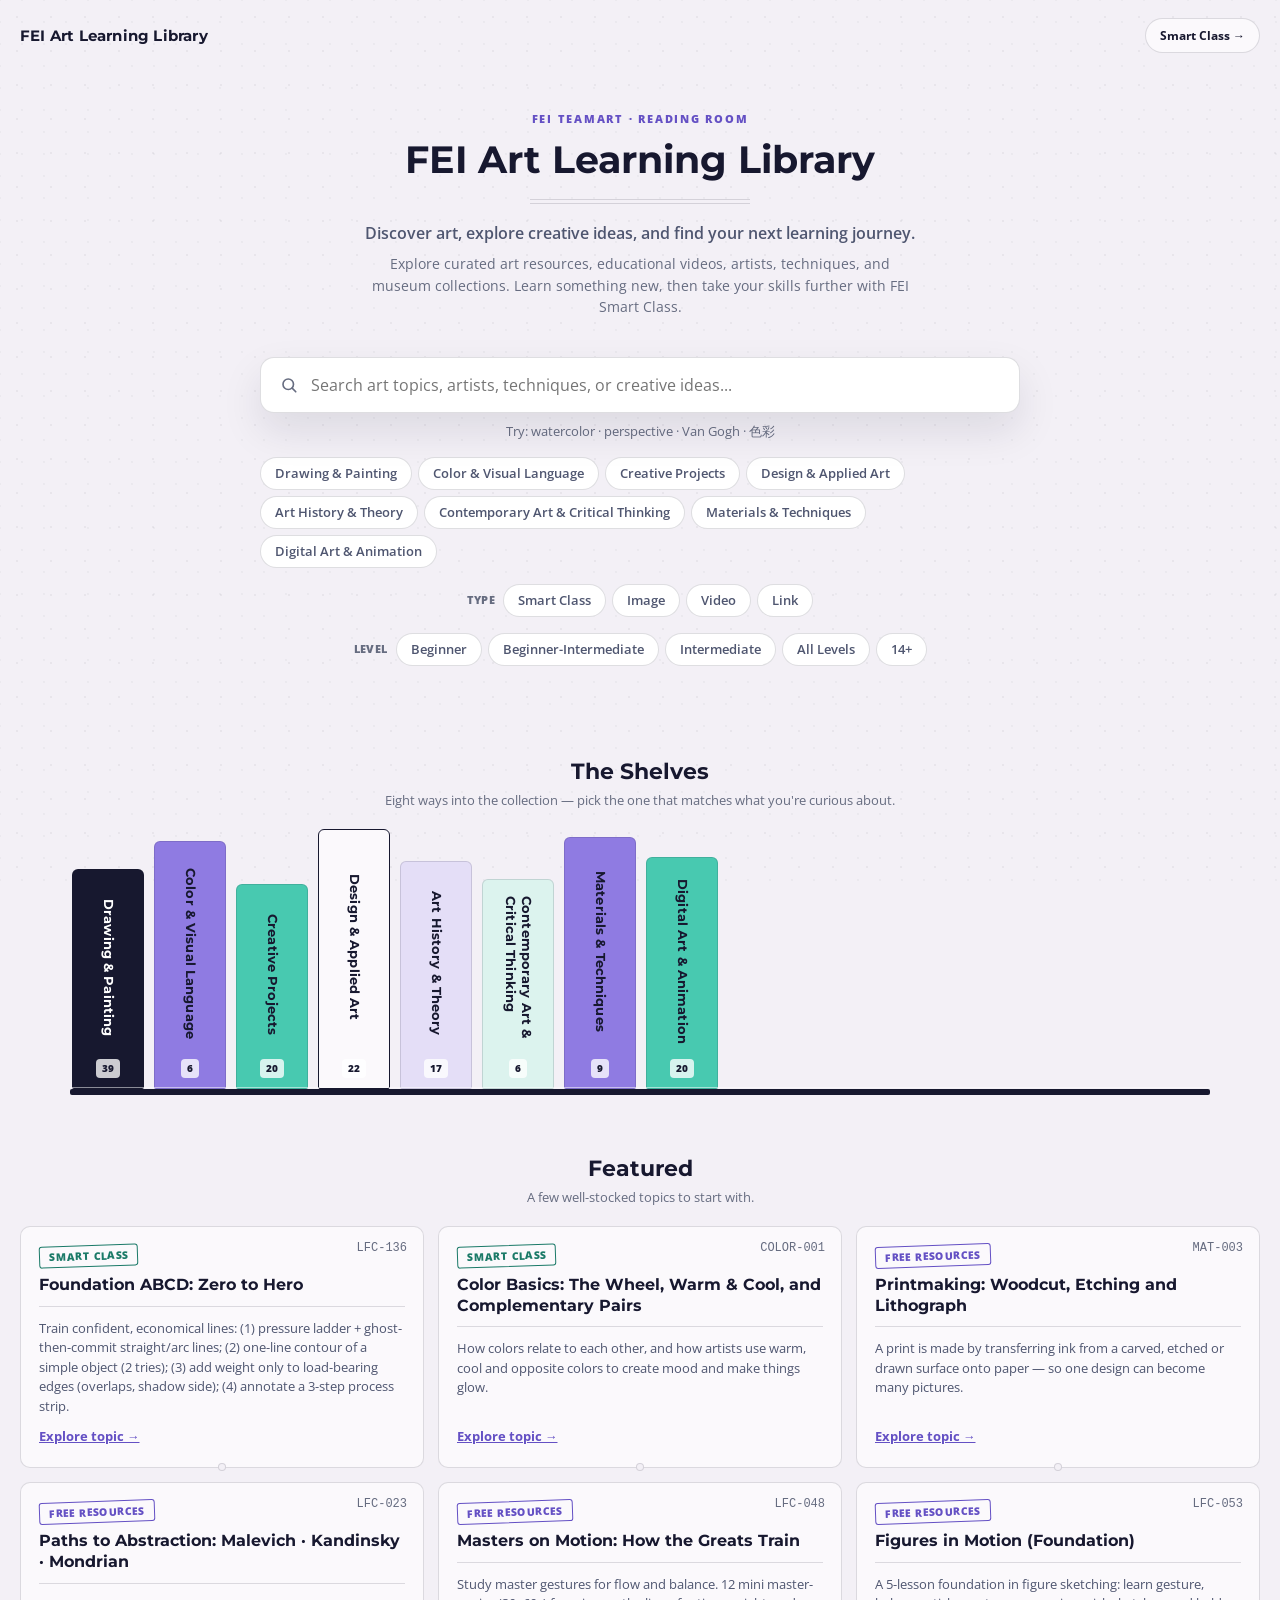
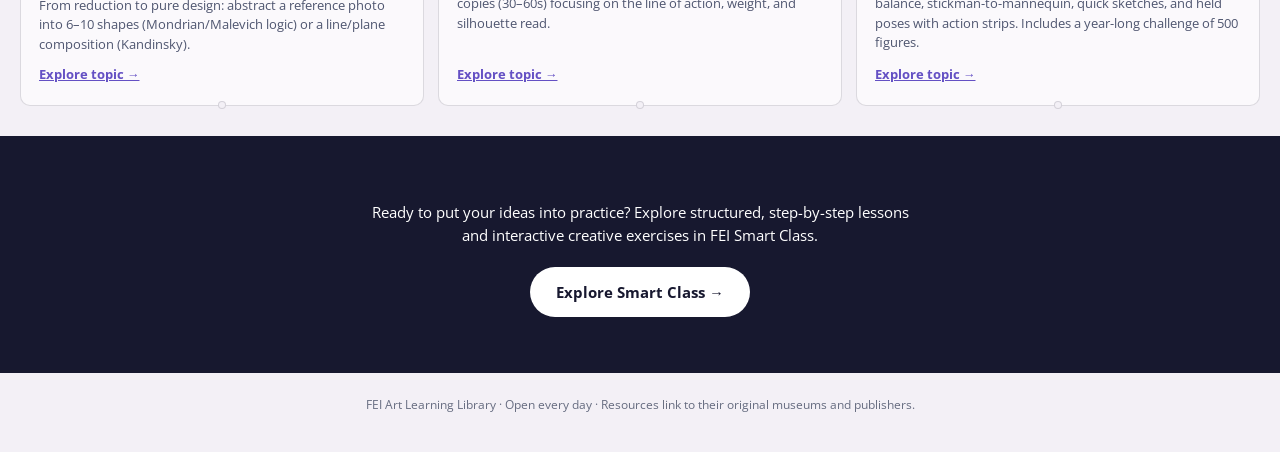
==== commit 0c63b6b8: "Retire legacy pages: redirect to v3 Library Replaces root index.html, v2/hub-v2.html and v2/pages/ar" ====
--- a/index.html
+++ b/index.html
@@ -1,2893 +1,48 @@
 <!doctype html>
 <html lang="en">
 <head>
-<meta charset="utf-8"/>
-<meta name="viewport" content="width=device-width,initial-scale=1"/>
-<title>LFC Free Learning Hub — Self-Taught Classics with Demos</title>
-<meta name="description" content="Free, beginner-friendly classes that learn from public-domain masterworks before 1945. Reference-first with brief demos.">
-<style>
-  /* ============ THEME (Transparent page) ============ */
-  :root{
-    --ink:#111827;          /* text on light cards */
-    --bg:transparent;       /* transparent page background */
-    --card:rgba(255,255,255,.86);
-    --muted:#6b7280;
-    --line:#e5e7eb;
-    --brand:#2563eb;        /* blue */
-    --accent:#f59e0b;       /* amber */
-    --pill:#eef2ff;
-    --chip:#f3f4f6;
-  }
-  html,body{margin:0;background:var(--bg);color:var(--ink);font:15px/1.45 Inter,system-ui,Segoe UI,Roboto,Arial,sans-serif}
-  a{color:#0f6bdc;text-decoration:none} a:hover{text-decoration:underline}
-  .wrap{max-width:1120px;margin:0 auto;padding:22px 16px 64px}
-  header{display:flex;flex-wrap:wrap;gap:10px;align-items:flex-end;justify-content:space-between}
-  h1{margin:0;font-size:clamp(22px,2.6vw,30px)}
-  .subtitle{color:var(--muted);margin-top:4px}
-  .hero{margin-top:10px;background:var(--card);border:1px solid var(--line);border-radius:12px;padding:14px}
-  .chips{display:flex;flex-wrap:wrap;gap:8px;margin-top:6px}
-  .chip{background:var(--chip);color:#374151;border:1px solid var(--line);padding:6px 10px;border-radius:999px;font-size:12px}
-  .badge{background:#e6f0ff;color:#1e40af;border-color:#c7dcff}
-  /* Toolbar */
-  .toolbar{display:grid;gap:10px;margin-top:12px}
-  @media(min-width:900px){.toolbar{grid-template-columns:1.1fr .9fr .9fr .9fr .9fr}}
-  .card{background:var(--card);border:1px solid var(--line);border-radius:12px;padding:10px}
-  label.small{font-size:12px;color:var(--muted);display:block;margin-bottom:6px}
-  input,select,button{width:100%;border:1px solid var(--line);border-radius:10px;padding:10px;background:#fff;color:var(--ink)}
-  input::placeholder{color:#9ca3af}
-  .pillToggle{display:flex;align-items:center;gap:8px}
-  .pillToggle input{width:auto}
-  .btn{display:inline-block;text-align:center;border:1px solid var(--line);background:#fff;border-radius:10px;padding:10px 12px}
-  .btn:hover{background:#f9fafb}
-  /* List */
-  .count{margin-top:8px;color:var(--muted)}
-  .list{display:grid;gap:12px;margin-top:12px}
-  @media(min-width:720px){.list{grid-template-columns:repeat(2,1fr)}}
-  @media(min-width:1060px){.list{grid-template-columns:repeat(3,1fr)}}
-  .class{background:var(--card);border:1px solid var(--line);border-radius:14px;padding:14px;display:flex;flex-direction:column;gap:8px}
-  .class h3{margin:0;font-size:17px}
-  .meta{display:flex;gap:8px;flex-wrap:wrap;font-size:12px;color:var(--muted)}
-  .num{font-weight:700;color:var(--accent)}
-  .tags{display:flex;flex-wrap:wrap;gap:6px}
-  .tag{font-size:12px;background:#fff;color:#374151;border:1px solid var(--line);border-radius:999px;padding:3px 8px}
-  .ok{background:#e8fff2;border-color:#baf0cf;color:#0e7a4b}
-  .warn{background:#fff8e6;border-color:#ffe0a3;color:#8a5a00}
-  .btnrow{display:flex;gap:8px;margin-top:2px}
-  /* Drawer */
-  dialog{width:min(920px,96vw);border:0;background:rgba(255,255,255,.98);color:var(--ink);border-radius:16px;padding:0;box-shadow:0 18px 60px rgba(0,0,0,.2)}
-  dialog::backdrop{background:rgba(0,0,0,.35)}
-  .dwHead{padding:14px 16px;border-bottom:1px solid var(--line);display:flex;align-items:center;justify-content:space-between}
-  .dwBody{padding:16px;display:grid;gap:14px}
-  .kgrid{display:grid;gap:12px}
-  @media(min-width:860px){.kgrid{grid-template-columns:1.2fr .8fr}}
-  .credits{background:#fff;border:1px solid var(--line);border-radius:12px;padding:12px}
-  .credit{background:#fafafa;border:1px solid var(--line);border-radius:8px;padding:8px 10px;margin-bottom:6px;font-size:13px}
-  .close{background:#fff}
-  .linkline{display:flex;flex-wrap:wrap;gap:8px}
-  footer{margin-top:22px;color:var(--muted);font-size:13px}
-</style>
+  <meta charset="utf-8">
+  <meta name="viewport" content="width=device-width, initial-scale=1">
+  <meta http-equiv="refresh" content="0; url=v3/index.html">
+  <meta name="robots" content="noindex">
+  <link rel="canonical" href="https://fayechenca-cmyk.github.io/lfc-classics-site/v3/index.html">
+  <title>FEI Art Learning Library has moved</title>
+  <link rel="preconnect" href="https://fonts.googleapis.com">
+  <link rel="preconnect" href="https://fonts.gstatic.com" crossorigin>
+  <link href="https://fonts.googleapis.com/css2?family=Montserrat:wght@400;700;800&family=Open+Sans:wght@400;600&display=swap" rel="stylesheet">
+  <style>
+    :root {
+      --paper: #f3f0f6;
+      --ink: #17182f;
+      --text: #4f5670;
+      --violet-text: #6450c4;
+    }
+    * { box-sizing: border-box; }
+    html, body { margin: 0; padding: 0; }
+    body {
+      min-height: 100vh;
+      display: flex;
+      align-items: center;
+      justify-content: center;
+      background-color: var(--paper);
+      background-image:
+        radial-gradient(circle, rgba(23, 24, 47, 0.05) 1px, transparent 1px),
+        radial-gradient(circle, rgba(23, 24, 47, 0.035) 1px, transparent 1px);
+      background-size: 34px 34px, 22px 22px;
+      background-position: 0 0, 11px 11px;
+      font-family: 'Open Sans', sans-serif;
+      color: var(--text);
+      text-align: center;
+      padding: 20px;
+    }
+    p { font-size: 15px; margin: 0; }
+    a { color: var(--violet-text); font-weight: 700; text-decoration: underline; }
+  </style>
 </head>
 <body>
-<div class="wrap">
-  <header>
-    <div>
-      <h1>LFC Classics (Pre-1945) — Reference-First Studio</h1>
-      <div class="subtitle">Free, beginner-friendly classes from global public-domain collections • Mini demos only • <span id="version"></span></div>
-    </div>
-    <div class="linkline">
-      <a class="btn" href="#contact">Contact</a>
-      <a class="btn" href="#about">About</a>
-    </div>
-  </header>
-
-  <section class="hero">
-    <strong>How it works:</strong> Pick by Part/Series/Level/Section/Age or search by keywords. Each class has a number (e.g., <span class="num">LFC-001</span>) and links to a Video/PDF. Images are Public-Domain / Open-Access only.
-    <div class="chips">
-      <span class="chip badge">Public-Domain First (pre-1945 artists; CC0/Open Content)</span>
-      <span class="chip">Reference-first</span>
-      <span class="chip">Mini demos</span>
-      <span class="chip">Self-taught</span>
-    </div>
-  </section>
-
-  <!-- Toolbar -->
-  <div class="toolbar">
-    <div class="card"><input id="q" type="search" placeholder="Search title, artist, movement, tags…"></div>
-    <div class="card"><label class="small" for="part">Part</label><select id="part"><option value="">All parts</option></select></div>
-    <div class="card"><label class="small" for="series">Series</label><select id="series"><option value="">All series</option></select></div>
-    <div class="card"><label class="small" for="level">Level</label><select id="level"><option value="">All levels</option></select></div>
-    <div class="card"><label class="small" for="section">Section</label><select id="section"><option value="">All sections</option></select></div>
-  </div>
-  <div class="toolbar">
-    <div class="card"><label class="small" for="age">Age</label>
-      <select id="age">
-        <option value="">All ages</option>
-        <option value="6-8">6–8</option>
-        <option value="9-12">9–12</option>
-        <option value="13-18">13–18</option>
-        <option value="all">All-Ages</option>
-      </select>
-    </div>
-    <div class="card"><label class="small" for="sort">Sort</label>
-      <select id="sort">
-        <option value="num">Number (LFC-001…)</option>
-        <option value="az">A → Z</option>
-        <option value="za">Z → A</option>
-      </select>
-    </div>
-    <div class="card pillToggle"><input type="checkbox" id="pdOnly"/><label for="pdOnly"
-  title="PD = Public Domain; CC0 = Creative Commons Zero. These are free-to-use museum/open images.">
-  Show <abbr title="Public Domain (free to reuse)">PD</abbr>/<abbr title="Creative Commons Zero (no rights reserved)">CC0</abbr> only
-</label></div>
-    <div class="card"><button id="reset" class="btn">Reset filters</button></div>
-    <div class="card"><a class="btn" href="mailto:info@feiteamart.com?subject=LFC Placement" target="_top"> Unsure? Email us for a starting number</a></div>
-  </div>
-
-  <div class="count" id="count"></div>
-  <section class="list" id="list" aria-live="polite"></section>
-
-  <footer id="about">
-    <p><strong>About LFC Classics:</strong> Every class begins with pre-1945 masterworks from open museum collections. The instructor adds short, targeted demos—just enough to bridge technique—then you create your own interpretation. Reference images here are PD/CC0 or Open-Access and credited on each class.</p>
-    <p id="contact"><strong>Contact:</strong> <a href="mailto:info@feiteamart.com?subject=LFC Inquiry" target="_top">Email us about this class</a> — Tell us your age/experience and we’ll reply with a starting <strong>LFC number</strong>.</p>
-    <p class="small">Legal note: Public-domain/open-access images only; modern works (post-1945) are link-outs without embedded media.</p>
-  </footer>
-</div>
-
-<!-- Detail Drawer -->
-<dialog id="drawer">
-  <div class="dwHead">
-    <div>
-      <div class="meta"><span id="dwNum"></span></div>
-      <h3 id="dwTitle" style="margin:.35rem 0 0"></h3>
-    </div>
-    <button class="btn close" id="dwClose">Close</button>
-  </div>
-  <div class="dwBody kgrid">
-    <div>
-      <div class="meta" id="dwMeta"></div>
-      <div id="dwDesc" style="margin:.4rem 0"></div>
-      <div class="chips" id="dwChips"></div>
-      <div class="linkline" id="dwLinks" style="margin-top:8px"></div>
-    </div>
-    <div class="credits">
-      <div class="meta" style="margin-bottom:6px"><strong>Reference Pack (PD/CC0)</strong></div>
-      <div id="dwCredits"></div>
-    </div>
-  </div>
-</dialog>
-
-<script>
-/* =====================================================
-   LFC CLASSICS — DATA SCHEMA (edit this array only)
-   Fields per class:
-   id, title, part, series, level, section, ageMin, ageMax, tags[],
-   pd (true if references are CC0/PD/Open Content), desc,
-   artists[{name,death}], movements[], videoUrl, pdfUrl,
-   refs[{artist,work,year,museum,license,url}]
-   ===================================================== */
-
-window.CLASSES = [
-/* -------- FOUNDATIONS / OBSERVATIONAL DRAWING -------- */  
-
-{ id:"LFC-001",
-  title:"Studio Study: My Material Exploration",
-  part:"Foundations",
-  series:"Observational Drawing & Form",
-  level:"Beginner",
-  section:"Drawing",
-  ageMin:8, ageMax:18,
-  tags:["materials","studio","charcoal","art history","air-dry clay","3D printer","marker","paints"],
-  pd:true,
-  desc:"Discover the materials artists use to bring ideas to life. Explore pencils, paints, clay, paper, and other tools in this hands-on studio session. Learn how each medium has its own voice, and see how artists before 1945 experimented with texture, color, and form.",
-  artists:[{name:"Charles Bargue",death:1883}],
-  movements:["Academic"],
-  videoUrl:"https://youtu.be/tVxwB1tkJlo", pdfUrl:"https://drive.google.com/file/d/1QHasoelv7cmzQPjE5uMPb57EYJwDKLxD/view?usp=share_link",
-  refs:[
-    {artist:"Charles Bargue",work:"Cours de dessin (plates)",year:"19th c.",museum:"Public Domain",license:"PD",url:"#"},
-    {artist:"Jean-Léon Gérôme",work:"Studio studies (as context)",year:"19th c.",museum:"Public Domain",license:"PD",url:"#"}
-  ]
-},
-{ id:"LFC-002",
-  title:"Light & Basic Forms: Sphere • Cube • Cylinder",
-  part:"Foundations",
-  series:"Observational Drawing & Form",
-  level:"Beginner",
-  section:"Drawing",
-  ageMin:8, ageMax:18,
-  tags:["light logic","core/cast shadow","primitives","edges"],
-  pd:true,
-  desc:"Map highlight, halftone, core, reflected light, cast shadow on primitives; place edges (hard/soft/lost).",
-  artists:[{name:"Charles Bargue",death:1883}],
-  movements:["Academic"],
-  videoUrl:"https://youtu.be/boQBzxq534U", pdfUrl:"#",
-  refs:[
-    {artist:"Bargue",work:"Primitive solids (plates)",year:"19th c.",museum:"Public Domain",license:"PD",url:"#"}
-  ]
-},
-{ id:"LFC-003",
-  title:"Why We Start from Cube, Sphere, and Cylinder",
-  part:"Foundations",
-  series:"Observational Drawing & Form",
-  level:"Beginner",
-  section:"Drawing",
-  ageMin:8, ageMax:18,
-  tags:["planes","facets","cross-contour","4–5 values"],
-  pd:true,
-  desc:"See/construct form via planes; render a faceted ‘low-poly’ object in 4–5 value steps (no heavy blending).",
-  artists:[{name:"Paul Cézanne",death:1906}],
-  movements:["Post-Impressionism"],
-  videoUrl:"https://youtu.be/LslA7YG5WgM", pdfUrl:"#",
-  refs:[
-    {artist:"Paul Cézanne",work:"Still Life studies (plane logic)",year:"c.1880–1906",museum:"AIC / The Met",license:"CC0",url:"#"}
-  ]
-},
-{
-  id: "LFC-004",
-  title: "When Geometry Meets Art — Cube & Pyramid Lab",
-  part: "Foundations",
-  series: "Geometry & Perspective Basics",
-  level: "Beginner–Intermediate",
-  section: "Drawing",
-  ageMin: 10, ageMax: 18,
-  tags: ["perspective","geometry","interpenetration","prism","pyramid","Bauhaus"],
-  pd: false,
-  desc: "Optional foundation lab using an interpenetrating rectangular prism and square pyramid to test perspective, proportion, and 3D thinking, plus an LFC mini session on why Bauhaus-style schools start from cubes and pyramids.",
-  artists: [
-    { name: "Johannes Itten", death: 1967 },
-    { name: "Josef Albers", death: 1976 }
-  ],
-  movements: ["Bauhaus","Modernism"],
-  videoUrl: "https://www.youtube.com/watch?v=Sm428U-X-Gw",
-  pdfUrl: "https://drive.google.com/file/d/1ztyt31aMi0txOikCm-FTP8PPF_GWWoVA/view?usp=sharing",
-  refs: [
-    {
-      artist: "Bauhaus Foundation Course",
-      work: "Preliminary course exercises with basic solids",
-      year: "c. 1920s",
-      museum: "Bauhaus-Archiv / related collections",
-      license: "Teaching/reference use only",
-      url: "https://commons.wikimedia.org/wiki/File:Bauhaus-program.svg"
-    },
-    {
-      artist: "Andrew Loomis",
-      work: "Head and figure construction from simple solids",
-      year: "mid-20th c.",
-      museum: "Book illustrations",
-      license: "Teaching/reference use only",
-      url: "https://archive.org/download/andrew-loomis-drawing-the-head-hands/andrew-loomis-drawing-the-head-hands.pdf"
-    }
-  ]
-},
-{ id:"LFC-005",
-  title:"Measuring & Proportion Essentials",
-  part:"Foundations",
-  series:"Observational Drawing & Form",
-  level:"Beginner",
-  section:"Drawing",
-  ageMin:8, ageMax:18,
-  tags:["sight-size","comparative measure","angles","centerlines","ellipses"],
-  pd:true,
-  desc:"Use sight-size/comparative measures, angle checks, and centerlines; fix proportions before tone.",
-  artists:[{name:"Ingres",death:1867}],
-  movements:["Neoclassicism"],
-  videoUrl:"#", pdfUrl:"#",
-  refs:[
-    {artist:"J.-A.-D. Ingres",work:"Measured portrait studies",year:"19th c.",museum:"Public Domain",license:"PD",url:"#"},
-    {artist:"Dürer",work:"Instructional sheets (proportion)",year:"16th c.",museum:"Public Domain",license:"PD",url:"#"}
-  ]
-},
-{ id:"LFC-006",
-  title:"Tonal Rendering & Edges (Finish the Simple Still Life)",
-  part:"Foundations",
-  series:"Observational Drawing & Form",
-  level:"Beginner",
-  section:"Drawing",
-  ageMin:8, ageMax:18,
-  tags:["value hierarchy","gradation","edge control","background value"],
-  pd:true,
-  desc:"Group values, graduate cleanly without smudge reliance; design hard/soft/lost edges; set a background value to pop forms.",
-  artists:[{name:"Rembrandt",death:1669}],
-  movements:["Baroque"],
-  videoUrl:"#", pdfUrl:"#",
-  refs:[
-    {artist:"Rembrandt",work:"Drawings & etchings (edge/value design)",year:"17th c.",museum:"NGA / Rijksmuseum",license:"CC0/PD",url:"#"}
-  ]
-},
-{ id:"LFC-007",
-  title:"Perspective for Still Life: 1-Point & Ellipses",
-  part:"Foundations",
-  series:"Observational Drawing & Form",
-  level:"Beginner",
-  section:"Drawing",
-  ageMin:8, ageMax:18,
-  tags:["1-point","horizon/VP","ellipse degree/tilt","table contact"],
-  pd:true,
-  desc:"Keep boxes straight with horizon & VP; draw true ellipses (degree/tilt) so round objects sit on the table.",
-  artists:[{name:"Albrecht Dürer",death:1528}],
-  movements:["Renaissance (treatises)"],
-  videoUrl:"#", pdfUrl:"#",
-  refs:[
-    {artist:"Dürer",work:"Underweysung der Messung (perspective/ellipse notes)",year:"1525",museum:"Public Domain",license:"PD",url:"#"}
-  ]
-},
-{ id:"LFC-008",
-  title:"Surfaces & Textures: Ceramic • Metal • Glass • Fabric • Organic",
-  part:"Foundations",
-  series:"Observational Drawing & Form",
-  level:"All Levels",
-  section:"Drawing",
-  ageMin:8, ageMax:18,
-  tags:["materials read","specular/diffuse","transparency","texture marks"],
-  pd:true,
-  desc:"Render material reads without over-polish: metal/glass highlights, cloth edge control, organic textures in tiles.",
-  artists:[{name:"Willem Kalf",death:1693},{name:"Jan Davidsz. de Heem",death:1684}],
-  movements:["Dutch Still Life"],
-  videoUrl:"#", pdfUrl:"#",
-  refs:[
-    {artist:"Willem Kalf",work:"Metal/glass still lifes",year:"17th c.",museum:"Rijksmuseum",license:"CC0",url:"#"},
-    {artist:"J. D. de Heem",work:"Fruit/flower textures",year:"17th c.",museum:"Public Domain",license:"PD",url:"#"}
-  ]
-},
-{ id:"LFC-009",
-  title:"Complex Still Life & Composition Design",
-  part:"Foundations",
-  series:"Observational Drawing & Form",
-  level:"Beginner",
-  section:"Drawing",
-  ageMin:9, ageMax:18,
-  tags:["thumbnails","notan","focal path","overlap/depth"],
-  pd:true,
-  desc:"Make 3 value thumbnails (notan) for 4–6 objects; choose one and take the drawing to 80% finish with clear focal path.",
-  artists:[{name:"Chardin",death:1779},{name:"Cézanne",death:1906}],
-  movements:["18th-c. French","Post-Impressionism"],
-  videoUrl:"#", pdfUrl:"#",
-  refs:[
-    {artist:"Chardin",work:"Still life compositions",year:"18th c.",museum:"The Met / NGA",license:"CC0/PD",url:"#"},
-    {artist:"Cézanne",work:"Still life value structure",year:"c.1880–1906",museum:"AIC / The Met",license:"CC0",url:"#"}
-  ]
-},
-{ id:"LFC-010",
-  title:"Found Still Life (Capstone) — Setup → Portfolio Piece",
-  part:"Foundations",
-  series:"Observational Drawing & Form",
-  level:"Beginner",
-  section:"Drawing",
-  ageMin:9, ageMax:18,
-  tags:["capstone","workflow","portfolio","process sheet"],
-  pd:true,
-  desc:"Select objects, arrange with clear light, block-in → measure → value group → edges → finish; present with a simple process strip.",
-  artists:[{name:"Chardin",death:1779},{name:"Cézanne",death:1906}],
-  movements:["18th-c. French","Post-Impressionism"],
-  videoUrl:"#", pdfUrl:"#",
-  refs:[
-    {artist:"Chardin",work:"Still life exemplars",year:"18th c.",museum:"Public Domain",license:"PD",url:"#"},
-    {artist:"Cézanne",work:"Still life exemplars",year:"c.1880–1906",museum:"CC0 Collections",license:"CC0",url:"#"}
-  ]
-},
-
-/* ----------------------- FUN SKETCH (Light & Shadow)------------------ */
-{ id:"LFC-011",
-  title:"Play with Spaces: Fun Creations from Everyday Objects",
-  part:"Foundations",
-  series:"Fun Sketch (Light & Shadow)",
-  level:"All Levels",
-  section:"Graphic",
-  ageMin:6, ageMax:12,
-  tags:["simplify","2–3 values","cast shadow","playful"],
-  pd:true,
-  desc:"Turn everyday objects into square/triangle/circle constructions, then add one clear shadow shape. Quick, friendly value sense without heavy rules.",
-  artists:[{name:"Kazimir Malevich",death:1935},{name:"Theo van Doesburg",death:1931}],
-  movements:["Suprematism","De Stijl"],
-  videoUrl:"https://youtu.be/ROBduN1QtS0?si=htLcIlz9kiy0-Tk9", pdfUrl:"#",
-  refs:[
-    {artist:"Kazimir Malevich",work:"Suprematist Composition (geometric forms)",year:"1915–1920s",museum:"Public Domain collections",license:"PD",url:"#"},
-    {artist:"Theo van Doesburg",work:"Composition studies",year:"1917–1931",museum:"Public Domain collections",license:"PD",url:"#"}
-  ]
-},
-{ id:"LFC-012",
-  title:"Animal Minis (No-Pressure Edition)",
-  part:"Foundations",
-  series:"Fun Sketch (Light & Shadow)",
-  level:"Beginner",
-  section:"Drawing",
-  ageMin:6, ageMax:12,
-  tags:["gesture","big shapes","spot shadow","texture marks"],
-  pd:true,
-  desc:"Block animal bodies with beans/ovals, add 3–4 character features, then seat each with a spot shadow. Focus on gesture over details.",
-  artists:[{name:"Albrecht Dürer",death:1528},{name:"Katsushika Hokusai",death:1849}],
-  movements:["Renaissance","Ukiyo-e"],
-  videoUrl:"#", pdfUrl:"#",
-  refs:[
-    {artist:"Albrecht Dürer",work:"Young Hare & animal studies",year:"c.1502",museum:"Public Domain",license:"PD",url:"#"},
-    {artist:"Hokusai",work:"Hokusai Manga (animal sketches)",year:"1814+",museum:"Public Domain",license:"PD",url:"#"}
-  ]
-},
-{ id:"LFC-013",
-  title:"Found Still Life POP (Flat Color + Shadow)",
-  part:"Foundations",
-  series:"Fun Sketch (Light & Shadow)",
-  level:"All Levels",
-  section:"Graphic",
-  ageMin:7, ageMax:18,
-  tags:["flat color","poster logic","shadow shape","edge control"],
-  pd:true,
-  desc:"Arrange 3–5 fun objects (toy/snack/desk item). Block flat local colors, then drop one darker pass on the shadow side + a simple cast shadow under each.",
-  artists:[{name:"Alphonse Mucha",death:1939},{name:"Leonetto Cappiello",death:1942}],
-  movements:["Art Nouveau","Belle Époque Posters"],
-  videoUrl:"#", pdfUrl:"#",
-  refs:[
-    {artist:"Alphonse Mucha",work:"Poster works (flat color & contour)",year:"1890s–1900s",museum:"The Met / AIC Open Access",license:"CC0",url:"#"},
-    {artist:"Leonetto Cappiello",work:"Advertising posters",year:"1900s–1920s",museum:"Rijksmuseum / PD collections",license:"CC0/PD",url:"#"}
-  ]
-},
-{ id:"LFC-014",
-  title:"Cartoon Character with Light (Silhouette First)",
-  part:"Foundations",
-  series:"Fun Sketch (Light & Shadow)",
-  level:"All Levels",
-  section:"Graphic",
-  ageMin:7, ageMax:18,
-  tags:["silhouette","value spots","highlight","cast shadow"],
-  pd:true,
-  desc:"Design a clean silhouette for a favourite (or original) character, then place two value spots and one crisp cast shadow. Add a single highlight for pop.",
-  artists:[{name:"Winsor McCay",death:1934},{name:"George Herriman",death:1944}],
-  movements:["Early Comics / Cartooning"],
-  videoUrl:"#", pdfUrl:"#",
-  refs:[
-    {artist:"Winsor McCay",work:"Little Nemo drawings",year:"1905–1914",museum:"Public Domain",license:"PD",url:"#"},
-    {artist:"George Herriman",work:"Krazy Kat strips (shape & light hints)",year:"1910s–1930s",museum:"Public Domain",license:"PD",url:"#"}
-  ]
-},
-{ id:"LFC-015",
-  title:"Landscapes (Graphic Bands & Simple Shadows)",
-  part:"Foundations",
-  series:"Fun Sketch (Light & Shadow)",
-  level:"Beginner",
-  section:"Painting",
-  ageMin:7, ageMax:18,
-  tags:["landscape bands","near–far values","ground shadows","graphic rhythm"],
-  pd:true,
-  desc:"Divide the page into sky–middle–ground bands, place bold shapes (tree/house/path), and add short ground shadows. Think far = lighter/softer.",
-  artists:[{name:"Utagawa Hiroshige",death:1858},{name:"Katsushika Hokusai",death:1849}],
-  movements:["Ukiyo-e"],
-  videoUrl:"https://youtu.be/N5ascpT64mE?si=uG67moT6f309QBxH", pdfUrl:"#",
-  refs:[
-    {artist:"Hiroshige",work:"One Hundred Famous Views of Edo (landscape bands)",year:"1856–1858",museum:"The Met Open Access",license:"CC0",url:"#"},
-    {artist:"Hokusai",work:"Thirty-six Views of Mount Fuji",year:"1830–1832",museum:"Public Domain collections",license:"PD",url:"#"}
-  ]
-},
-
-/* ----------------------- LEARN FROM MASTERS --------------------- */
-{ id:"LFC-016",
-  title:"Matisse Eyes: Bold Color, Clear Shapes",
-  part:"Masters",
-  series:"Learn from Masters",
-  level:"All Levels",
-  section:"Painting",
-  ageMin:9, ageMax:18,
-  tags:["flat color","contour","shape design","limited palette"],
-  pd:true,
-  desc:"See like Matisse—big shapes, bold local color, confident contour. Studio: still life or bust with flat color blocks + a few decisive lines.",
-  artists:[{name:"Henri Matisse",death:1954},{name:"Pierre Bonnard",death:1947}],
-  movements:["Fauvism","Post-Impressionism"],
-  videoUrl:"#", pdfUrl:"#",
-  refs:[
-    {artist:"Henri Matisse",work:"Icarus (Jazz)",year:"1947",museum:"Public Domain (prints)",license:"PD",url:"#"},
-    {artist:"Pierre Bonnard",work:"The Dining Room in the Country",year:"1913",museum:"Public Domain collections",license:"PD",url:"#"}
-  ]
-},
-{ id:"LFC-017",
-  title:"Poster Power: Mucha & Cappiello",
-  part:"Masters",
-  series:"Learn from Masters",
-  level:"All Levels",
-  section:"Graphic",
-  ageMin:8, ageMax:18,
-  tags:["poster","flat color","lettering","contrast"],
-  pd:true,
-  desc:"Turn everyday objects into icons using poster logic—flat color, bold contour, and smart type placement. Studio: 4-panel colorways or one hero poster.",
-  artists:[{name:"Alphonse Mucha",death:1939},{name:"Leonetto Cappiello",death:1942}],
-  movements:["Art Nouveau","Belle Époque Posters"],
-  videoUrl:"#", pdfUrl:"#",
-  refs:[
-    {artist:"Alphonse Mucha",work:"Job Cigarettes",year:"1896",museum:"The Met Open Access",license:"CC0",url:"#"},
-    {artist:"Leonetto Cappiello",work:"Bitter Campari",year:"1921",museum:"Rijksmuseum",license:"CC0",url:"#"}
-  ]
-},
-{ id:"LFC-018",
-  title:"Renaissance Space & Composition (Raphael · Leonardo · Michelangelo)",
-  part:"Masters",
-  series:"Learn from Masters",
-  level:"Beginner",
-  section:"History",
-  ageMin:10, ageMax:18,
-  tags:["1-point","horizon","triangular group","figure grouping"],
-  pd:true,
-  desc:"Classical space and grouping: horizon/vanishing lines + strong triangular compositions. Studio: 1-point modern hall or a triangular group portrait.",
-  artists:[{name:"Raphael",death:1520},{name:"Leonardo da Vinci",death:1519},{name:"Michelangelo",death:1564}],
-  movements:["High Renaissance"],
-  videoUrl:"#", pdfUrl:"#",
-  refs:[
-    {artist:"Raphael",work:"The School of Athens",year:"1511",museum:"Vatican (PD images via museums)",license:"PD",url:"#"},
-    {artist:"Leonardo da Vinci",work:"The Last Supper (studies/diagrams)",year:"1490s",museum:"Public Domain",license:"PD",url:"#"}
-  ]
-},
-{ id:"LFC-019",
-  title:"Bosch Worlds: Micro-Stories & Hybrids",
-  part:"Masters",
-  series:"Learn from Masters",
-  level:"All Levels",
-  section:"Drawing",
-  ageMin:9, ageMax:18,
-  tags:["narrative","triptych","hatching","vignettes"],
-  pd:true,
-  desc:"From Bosch’s teeming details to your own tiny allegories. Studio: a 3-panel mini-triptych—ordinary / dream / hybrid creature—using line + two values.",
-  artists:[{name:"Hieronymus Bosch",death:1516}],
-  movements:["Northern Renaissance"],
-  videoUrl:"#", pdfUrl:"#",
-  refs:[
-    {artist:"Hieronymus Bosch",work:"The Garden of Earthly Delights (details)",year:"c.1490–1510",museum:"Public Domain",license:"PD",url:"#"}
-  ]
-},
-{ id:"LFC-020",
-  title:"Architecture Dialogues: Behrens × Gaudí",
-  part:"Masters",
-  series:"Learn from Masters",
-  level:"All Levels",
-  section:"Design",
-  ageMin:9, ageMax:18,
-  tags:["2-point","façade rhythm","geometric vs organic","silhouette"],
-  pd:true,
-  desc:"Geometric clarity vs. organic flow. Studio: hybrid façade—Behrens-like base box + Gaudí-inspired skin/pattern; optional 2-point setup.",
-  artists:[{name:"Peter Behrens",death:1940},{name:"Antoni Gaudí",death:1926}],
-  movements:["Early Modernism","Catalan Modernisme"],
-  videoUrl:"#", pdfUrl:"#",
-  refs:[
-    {artist:"Peter Behrens",work:"AEG Turbine Factory (drawings/photos PD)",year:"1909",museum:"Public Domain",license:"PD",url:"#"},
-    {artist:"Antoni Gaudí",work:"Casa Batlló / Sagrada Família (historic docs)",year:"1900s",museum:"Public Domain",license:"PD",url:"#"}
-  ]
-},
-{ id:"LFC-021",
-  title:"East Asia Focus: Song Landscapes & Ukiyo-e",
-  part:"Masters",
-  series:"Learn from Masters",
-  level:"All Levels",
-  section:"Painting",
-  ageMin:9, ageMax:18,
-  tags:["shan-shui","atmosphere","value bands","print design"],
-  pd:true,
-  desc:"Atmosphere and brush economy (Song shan-shui) and bold print design (ukiyo-e). Studio: ink-wash landscape or print-look poster with limited palette.",
-  artists:[{name:"Fan Kuan",death:1030},{name:"Ma Yuan",death:1225},{name:"Hokusai",death:1849},{name:"Hiroshige",death:1858}],
-  movements:["Song Landscape","Ukiyo-e"],
-  videoUrl:"#", pdfUrl:"#",
-  refs:[
-    {artist:"Fan Kuan",work:"Travelers among Mountains and Streams",year:"c.1000",museum:"Public Domain",license:"PD",url:"#"},
-    {artist:"Utagawa Hiroshige",work:"Sudden Shower over Shin-Ōhashi",year:"1857",museum:"The Met Open Access",license:"CC0",url:"#"}
-  ]
-},
-{ id:"LFC-022",
-  title:"Post-Impressionism Trio: Van Gogh · Gauguin · Cézanne",
-  part:"Masters",
-  series:"Learn from Masters",
-  level:"All Levels",
-  section:"Painting",
-  ageMin:9, ageMax:18,
-  tags:["brushwork","planes","color temperature","mark rhythm"],
-  pd:true,
-  desc:"One motif, three logics—Van Gogh’s stroke rhythm, Gauguin’s flat color, Cézanne’s planes. Studio: paint or draw the same subject in each mode.",
-  artists:[{name:"Vincent van Gogh",death:1890},{name:"Paul Gauguin",death:1903},{name:"Paul Cézanne",death:1906}],
-  movements:["Post-Impressionism"],
-  videoUrl:"#", pdfUrl:"#",
-  refs:[
-    {artist:"Vincent van Gogh",work:"Wheatfield with Crows",year:"1890",museum:"Public Domain",license:"PD",url:"#"},
-    {artist:"Paul Cézanne",work:"Mont Sainte-Victoire",year:"1902–06",museum:"AIC / The Met",license:"CC0",url:"#"}
-  ]
-},
-{ id:"LFC-023",
-  title:"Paths to Abstraction: Malevich · Kandinsky · Mondrian",
-  part:"Masters",
-  series:"Learn from Masters",
-  level:"All Levels",
-  section:"Abstraction",
-  ageMin:9, ageMax:18,
-  tags:["reduction","geometry","composition","edge control"],
-  pd:true,
-  desc:"From reduction to pure design: abstract a reference photo into 6–10 shapes (Mondrian/Malevich logic) or a line/plane composition (Kandinsky).",
-  artists:[{name:"Kazimir Malevich",death:1935},{name:"Wassily Kandinsky",death:1944},{name:"Piet Mondrian",death:1944}],
-  movements:["Suprematism","Abstract Art","De Stijl"],
-  videoUrl:"#", pdfUrl:"#",
-  refs:[
-    {artist:"Kazimir Malevich",work:"Suprematist Composition",year:"1910s",museum:"Public Domain",license:"PD",url:"#"},
-    {artist:"Piet Mondrian",work:"Composition with Red, Blue, and Yellow",year:"1930",museum:"NGA / AIC",license:"CC0",url:"#"}
-  ]
-},
-{ id:"LFC-024",
-  title:"Bauhaus Basics: Klee & Moholy-Nagy",
-  part:"Masters",
-  series:"Learn from Masters",
-  level:"All Levels",
-  section:"Design",
-  ageMin:9, ageMax:18,
-  tags:["foundation course","color theory","grid & chance","collage"],
-  pd:true,
-  desc:"Bauhaus problem-solving with play: Klee’s color/shape grammar and Moholy-Nagy’s design experiments. Studio: 2-stage study (grayscale → color).",
-  artists:[{name:"Paul Klee",death:1940},{name:"László Moholy-Nagy",death:1946}],
-  movements:["Bauhaus","Modernism"],
-  videoUrl:"#", pdfUrl:"#",
-  refs:[
-    {artist:"Paul Klee",work:"Pedagogical Sketchbook (plates/diagrams)",year:"1925",museum:"Public Domain",license:"PD",url:"#"},
-    {artist:"L. Moholy-Nagy",work:"Photograms / composition studies",year:"1920s–30s",museum:"Public Domain",license:"PD",url:"#"}
-  ]
-},
-{ id:"LFC-025",
-  title:"Surreal Roots: Redon & Piranesi (Convincing the Impossible)",
-  part:"Masters",
-  series:"Learn from Masters",
-  level:"All Levels",
-  section:"Drawing",
-  ageMin:9, ageMax:18,
-  tags:["surreal roots","juxtaposition","shadow logic","texture"],
-  pd:true,
-  desc:"Make the impossible feel real. Start with Redon’s dream imagery and Piranesi’s imagined spaces. Studio: collage three mismatched elements, then unify with shared light and one clear cast shadow.",
-  artists:[{name:"Odilon Redon",death:1916},{name:"Giovanni Battista Piranesi",death:1778}],
-  movements:["Symbolism","Etching / Capriccio"],
-  videoUrl:"#", pdfUrl:"#",
-  refs:[
-    {artist:"Odilon Redon",work:"Noirs (lithographs & drawings)",year:"1880s–1890s",museum:"Public Domain collections",license:"PD",url:"#"},
-    {artist:"G. B. Piranesi",work:"Carceri d’Invenzione",year:"c.1745–1761",museum:"Getty / Public Domain",license:"Open Content/PD",url:"#"}
-  ]
-},
-
-/* -------------------- MATERIAL LANGUAGE -------------- */
-{ id:"LFC-026",
-  title:"Watercolor Voices: Landscape & Illustration (+ Wax Resist)",
-  part:"Materials",
-  series:"Material Language",
-  level:"Beginner",
-  section:"Painting",
-  ageMin:6, ageMax:18,
-  tags:["watercolor","washes","edges","wax resist","white of paper"],
-  pd:true,
-  desc:"Transparency, flow, and edges. Make one mini landscape plus one little illustration; keep the paper white as your light; add crayon-resist highlights.",
-  artists:[{name:"J. M. W. Turner",death:1851},{name:"John Constable",death:1837}],
-  movements:["Romanticism"],
-  videoUrl:"#", pdfUrl:"#",
-  refs:[
-    {artist:"J. M. W. Turner",work:"The Blue Rigi (watercolour)",year:"1842",museum:"Tate (Public Domain)",license:"PD",url:"#"},
-    {artist:"John Constable",work:"Cloud studies (watercolour/sketch)",year:"c.1820s",museum:"Public Domain collections",license:"PD",url:"#"}
-  ]
-},
-{ id:"LFC-027",
-  title:"Acrylic Paint: Flat vs Texture (+ Acrylic Markers)",
-  part:"Materials",
-  series:"Material Language",
-  level:"All Levels",
-  section:"Painting",
-  ageMin:8, ageMax:18,
-  tags:["acrylic","impasto","flat color","marker accents","poster look"],
-  pd:true,
-  desc:"Explore opacity and body—flat graphic areas contrasted with one textured impasto zone. Finish with crisp acrylic-marker lines.",
-  artists:[{name:"Alphonse Mucha",death:1939},{name:"Leonetto Cappiello",death:1942}],
-  movements:["Art Nouveau","Belle Époque Posters"],
-  videoUrl:"#", pdfUrl:"#",
-  refs:[
-    {artist:"Alphonse Mucha",work:"Poster works (flat color & contour)",year:"1890s–1900s",museum:"The Met Open Access",license:"CC0",url:"#"},
-    {artist:"Leonetto Cappiello",work:"Bitter Campari",year:"1921",museum:"Rijksmuseum",license:"CC0",url:"#"}
-  ]
-},
-{ id:"LFC-028",
-  title:"Graphite Studio: Tone, Edges, Control",
-  part:"Materials",
-  series:"Material Language",
-  level:"Beginner",
-  section:"Drawing",
-  ageMin:8, ageMax:18,
-  tags:["graphite","value scale","edge control","still life"],
-  pd:true,
-  desc:"Pressure control and clean value hierarchy. Lamp-lit still life; group big lights/darks first, then turn edges (hard/soft/lost).",
-  artists:[{name:"Charles Bargue",death:1883},{name:"J.-A.-D. Ingres",death:1867}],
-  movements:["Academic","Neoclassicism"],
-  videoUrl:"#", pdfUrl:"#",
-  refs:[
-    {artist:"Charles Bargue",work:"Cours de dessin (plates)",year:"19th c.",museum:"Public Domain",license:"PD",url:"#"},
-    {artist:"J.-A.-D. Ingres",work:"Graphite portrait studies",year:"1800s",museum:"Public Domain",license:"PD",url:"#"}
-  ]
-},
-{ id:"LFC-029",
-  title:"Ink & Wash: Fineliner + Watercolor",
-  part:"Materials",
-  series:"Material Language",
-  level:"All Levels",
-  section:"Drawing",
-  ageMin:8, ageMax:18,
-  tags:["fineliner","wash","urban sketch","silhouette"],
-  pd:true,
-  desc:"Line authority with two gentle washes. Draw a clean silhouette (plants/street/desk), then drop shadow and mid-tone washes; keep the whites.",
-  artists:[{name:"Katsushika Hokusai",death:1849},{name:"Utagawa Hiroshige",death:1858}],
-  movements:["Ukiyo-e"],
-  videoUrl:"#", pdfUrl:"#",
-  refs:[
-    {artist:"Hokusai",work:"Hokusai Manga (ink sketches)",year:"1814+",museum:"Public Domain",license:"PD",url:"#"},
-    {artist:"Hiroshige",work:"Famous Views (line & flat tone)",year:"1850s",museum:"The Met Open Access",license:"CC0",url:"#"}
-  ]
-},
-{ id:"LFC-030",
-  title:"Oil Pastel Landscapes: Blend & Block",
-  part:"Materials",
-  series:"Material Language",
-  level:"All Levels",
-  section:"Painting",
-  ageMin:7, ageMax:18,
-  tags:["oil pastel","scumble","blend","color fields"],
-  pd:true,
-  desc:"Waxy opacity for bold color fields. Block local color, scumble a second hue, then press to blend; add dark accents last.",
-  artists:[{name:"Paul Signac",death:1935},{name:"Pierre Bonnard",death:1947}],
-  movements:["Neo-Impressionism","Post-Impressionism"],
-  videoUrl:"#", pdfUrl:"#",
-  refs:[
-    {artist:"Paul Signac",work:"Opus 217 (divisionist logic)",year:"1890",museum:"Public Domain",license:"PD",url:"#"},
-    {artist:"Pierre Bonnard",work:"Color field interiors/landscapes",year:"c.1900–1930s",museum:"Public Domain collections",license:"PD",url:"#"}
-  ]
-},
-{ id:"LFC-031",
-  title:"Gouache Glow: Opaque Layers, Clean Shapes",
-  part:"Materials",
-  series:"Material Language",
-  level:"All Levels",
-  section:"Painting",
-  ageMin:8, ageMax:18,
-  tags:["gouache","opaque","layering","flat shapes"],
-  pd:true,
-  desc:"Matte opacity and tidy edges. Monochrome under-block, then 4–6 flat color shapes with small modeling on top.",
-  artists:[{name:"Beatrix Potter",death:1943},{name:"Henri Matisse",death:1954}],
-  movements:["Illustration","Fauvism"],
-  videoUrl:"#", pdfUrl:"#",
-  refs:[
-    {artist:"Beatrix Potter",work:"Animal watercolors/gouache",year:"c.1890–1910",museum:"Public Domain",license:"PD",url:"#"},
-    {artist:"Henri Matisse",work:"Gouache cut-outs (color logic)",year:"1940s",museum:"Public Domain (prints/photos vary)",license:"PD",url:"#"}
-  ]
-},
-{ id:"LFC-032",
-  title:"Oil Painting Basics: Safer Start (Water-Mixable Oils)",
-  part:"Materials",
-  series:"Material Language",
-  level:"Beginner",
-  section:"Painting",
-  ageMin:12, ageMax:18,
-  tags:["oils","limited palette","values","brush economy"],
-  pd:true,
-  desc:"Slow blending and rich values with a simple Zorn-style palette. Thin block-in → darks → mids → lights; big brushes first, a few crisp accents last.",
-  artists:[{name:"Diego Velázquez",death:1660},{name:"Rembrandt van Rijn",death:1669},{name:"John Singer Sargent",death:1925}],
-  movements:["Baroque","Realism"],
-  videoUrl:"#", pdfUrl:"#",
-  refs:[
-    {artist:"Diego Velázquez",work:"Head studies (value & edges)",year:"17th c.",museum:"Public Domain",license:"PD",url:"#"},
-    {artist:"John Singer Sargent",work:"Portrait studies (brush economy)",year:"c.1880–1910",museum:"Public Domain",license:"PD",url:"#"}
-  ]
-},
-  {
-  id:"LFC-033",
-  title:"Paint Markers: Character & Layer Logic",
-  part:"Materials",
-  series:"Material Language",
-  level:"All Levels",
-  section:"Graphic",
-  ageMin:7, ageMax:18,
-  tags:["acrylic markers","flat color","cel shading","silhouette"],
-  pd:true,
-  desc:"Flat graphic fills with clean edges and simple shadow logic. Design a character sheet (front pose + prop) and a ground shadow.",
-  artists:[{name:"Winsor McCay",death:1934},{name:"George Herriman",death:1944}],
-  movements:["Early Comics / Cartooning"],
-  videoUrl:"#", pdfUrl:"#",
-  refs:[
-    {artist:"Winsor McCay",work:"Little Nemo drawings",year:"1905–1914",museum:"Public Domain",license:"PD",url:"#"},
-    {artist:"George Herriman",work:"Krazy Kat strips (shape & light)",year:"1910s–1930s",museum:"Public Domain",license:"PD",url:"#"}
-  ]
-},
-{
-  id:"LFC-034",
-  title:"Clay & Foil Forms: From Shape to Sculpture",
-  part:"Materials",
-  series:"Material Language",
-  level:"All Levels",
-  section:"Sculpture",
-  ageMin:6, ageMax:18,
-  tags:["air-dry clay","armature","foil wrap","additive/subtractive"],
-  pd:true,
-  desc:"Build volume additively (air-dry clay creature or relief badge) and a quick wire-and-foil figure. Paint finishes to unify.",
-  artists:[{name:"Folk & Classical casts",death:0}],
-  movements:["Folk / Academic"],
-  videoUrl:"#", pdfUrl:"#",
-  refs:[
-    {artist:"Classical casts",work:"Educational plaster studies",year:"—",museum:"Public Domain",license:"PD",url:"#"}
-  ]
-},
-{
-  id:"LFC-035",
-  title:"Mixed Media & Collage: Meaning by Materials (Eco Build)",
-  part:"Materials",
-  series:"Material Language",
-  level:"All Levels",
-  section:"Collage",
-  ageMin:8, ageMax:18,
-  tags:["collage","assemblage","found materials","sustainability"],
-  pd:true,
-  desc:"How paper/fabric/print change the story. Make a collage panel or eco-assemblage using only reused materials; unify with selective line/paint.",
-  artists:[{name:"Kurt Schwitters",death:1948},{name:"El Lissitzky",death:1941}],
-  movements:["Dada/Constructivism"],
-  videoUrl:"#", pdfUrl:"#",
-  refs:[
-    {artist:"Kurt Schwitters",work:"Merz collages",year:"1919–1930s",museum:"Public Domain (Canada term)",license:"PD",url:"#"},
-    {artist:"El Lissitzky",work:"PROUN compositions / photomontage",year:"1919–1925",museum:"Public Domain collections",license:"PD",url:"#"}
-  ]
-},
-  
-/* ---------------------- INTERIOR DESIGN · CAFE STUDIO ------------- */
-{ id:"LFC-036",
-  title:"Cafe Studio 1 — Brief & Story",
-  part:"Design",
-  series:"Interior Design · Café Studio",
-  level:"All Levels",
-  section:"Design",
-  ageMin:9, ageMax:18,
-  tags:["moodboard","bubble diagram","brand story"],
-  pd:true,
-  desc:"Establish a brand story, functional checklist, and circulation intent. Outputs: 1 moodboard, 1 bubble diagram, 1 page of brand keywords.",
-  artists:[{name:"William Morris",death:1896}],
-  movements:["Arts & Crafts"],
-  videoUrl:"#", pdfUrl:"#",
-  refs:[
-    {artist:"William Morris",work:"Furniture and interior designs",year:"19th c.",museum:"V&A Museum",license:"Public Domain",url:"https://collections.vam.ac.uk"}
-  ]
-},
-{ id:"LFC-037",
-  title:"Cafe Studio 2 — Plan Basics",
-  part:"Design",
-  series:"Interior Design · Café Studio",
-  level:"All Levels",
-  section:"Design",
-  ageMin:9, ageMax:18,
-  tags:["floor plan","outdoor seating","furniture layout"],
-  pd:true,
-  desc:"Develop the first draft plan including outdoor seating. Outputs: 1 annotated plan with furniture and outdoor zones; optional comparison scheme.",
-  artists:[{name:"Otto Wagner",death:1918}],
-  movements:["Vienna Secession"],
-  videoUrl:"#", pdfUrl:"#",
-  refs:[
-    {artist:"Otto Wagner",work:"Cafe interior drawings",year:"1900s",museum:"ÖNB / Public Domain",license:"PD",url:"https://digital.onb.ac.at"}
-  ]
-},
-{ id:"LFC-038",
-  title:"Cafe Studio 3 — Elevation & Facade",
-  part:"Design",
-  series:"Interior Design · Café Studio",
-  level:"All Levels",
-  section:"Design",
-  ageMin:9, ageMax:18,
-  tags:["interior elevation","storefront","branding"],
-  pd:true,
-  desc:"Translate plan into elevations: one interior wall (bar/back wall) and one storefront façade with logo placement.",
-  artists:[{name:"Charles Rennie Mackintosh",death:1928}],
-  movements:["Art Nouveau / Glasgow Style"],
-  videoUrl:"#", pdfUrl:"#",
-  refs:[
-    {artist:"Charles Rennie Mackintosh",work:"Tea Room designs (Glasgow)",year:"1890s–1900s",museum:"Glasgow Museums",license:"CC0",url:"https://www.glasgowlife.org.uk/museums"}
-  ]
-},
-{ id:"LFC-039",
-  title:"Cafe Studio 4 — Materials & Lighting",
-  part:"Design",
-  series:"Interior Design · Café Studio",
-  level:"All Levels",
-  section:"Design",
-  ageMin:9, ageMax:18,
-  tags:["material board","lighting layers","day/night study"],
-  pd:true,
-  desc:"Assemble a material board and a lighting diagram. Select finishes (floor, wall, counter, fabric, outdoor) and define ambient/task/accent lighting.",
-  artists:[{name:"Louis Comfort Tiffany",death:1933}],
-  movements:["Art Nouveau / Decorative Arts"],
-  videoUrl:"#", pdfUrl:"#",
-  refs:[
-    {artist:"Louis Comfort Tiffany",work:"Stained glass lamps and interiors",year:"1900s",museum:"The Met Open Access",license:"CC0",url:"https://www.metmuseum.org/art/collection"}
-  ]
-},
-{ id:"LFC-040",
-  title:"Cafe Studio 5 — Visual Development",
-  part:"Design",
-  series:"Interior Design · Café Studio",
-  level:"All Levels",
-  section:"Design",
-  ageMin:9, ageMax:18,
-  tags:["perspective","color sketch","concept rendering"],
-  pd:true,
-  desc:"Create perspective sketches and color concepts to test atmosphere. Deliver 2–3 views (interior + façade) showing mood and material feel.",
-  artists:[{name:"Walter Gropius",death:1969}], 
-  movements:["Bauhaus (early 20th c.)"],
-  videoUrl:"#", pdfUrl:"#",
-  refs:[
-    {artist:"Walter Gropius",work:"Bauhaus building perspectives",year:"1920s–30s",museum:"Public Domain",license:"PD",url:"https://www.bauhaus.de"}
-  ]
-},
-{ id:"LFC-041",
-  title:"Cafe Studio 6 — Final Presentation",
-  part:"Design",
-  series:"Interior Design · Café Studio",
-  level:"All Levels",
-  section:"Design",
-  ageMin:9, ageMax:18,
-  tags:["portfolio","presentation board","storytelling"],
-  pd:true,
-  desc:"Assemble a final presentation board: plan, 2 elevations, 1–2 perspective sketches, moodboard, and materials. Present as a mini portfolio project.",
-  artists:[{name:"Josef Hoffmann",death:1956}],
-  movements:["Vienna Secession"],
-  videoUrl:"#", pdfUrl:"#",
-  refs:[
-    {artist:"Josef Hoffmann",work:"Cafe Fledermaus (Vienna)",year:"1907",museum:"MAK Vienna",license:"PD",url:"https://www.mak.at/en"}
-  ]
-},
-  
-/* ----------------- CUSTOM DESIGN BASIC (COSTUME) ----------------- */
-{ id:"LFC-042",
-  title:"What Is Costume Design? (vs Fashion Design)",
-  part:"Design",
-  series:"Custom Design Basic (Costume)",
-  level:"Beginner",
-  section:"Drawing",
-  ageMin:9, ageMax:18,
-  tags:["pipeline","moodboard","silhouette","lineup","comparison"],
-  pd:true,
-  desc:"Scope and pipeline: costume serves story/character/time period; fashion serves brand/collection/market. Build a one-page comparison board.",
-  artists:[{name:"Léon Bakst",death:1924},{name:"Paul Poiret",death:1944}],
-  movements:["Theatre Costume","Early 20th-c. Fashion"],
-  videoUrl:"#", pdfUrl:"#",
-  refs:[
-    {artist:"Léon Bakst",work:"Costume designs for the Ballets Russes",year:"c.1910s",museum:"The Met Open Access",license:"CC0/PD",url:"https://www.metmuseum.org/art/collection"},
-    {artist:"Paul Poiret / Gazette du Bon Ton",work:"Fashion plates",year:"1912–1925",museum:"Public Domain collections",license:"PD",url:"https://gallica.bnf.fr"},
-    {artist:"A. Racinet",work:"Le Costume Historique (reference plates)",year:"1888",museum:"Public Domain",license:"PD",url:"https://archive.org"}
-  ]
-},
-{ id:"LFC-043",
-  title:"Figure Foundations: Proportion & Gesture",
-  part:"Design",
-  series:"Custom Design Basic (Costume)",
-  level:"Beginner",
-  section:"Drawing",
-  ageMin:9, ageMax:18,
-  tags:["9-head","child 5–6","gesture","landmarks","timed poses"],
-  pd:true,
-  desc:"Adult/teen/child proportions; clear gesture lines; timed sets (10×30s → 5×2min). Deliver a proportion chart and 3 clean gestures.",
-  artists:[{name:"Charles Bargue",death:1883},{name:"Albrecht Dürer",death:1528}],
-  movements:["Academic","Renaissance"],
-  videoUrl:"#", pdfUrl:"#",
-  refs:[
-    {artist:"Charles Bargue",work:"Cours de dessin (figure plates)",year:"19th c.",museum:"Public Domain",license:"PD",url:"https://archive.org"},
-    {artist:"Albrecht Dürer",work:"Proportion studies",year:"16th c.",museum:"Public Domain",license:"PD",url:"https://www.metmuseum.org/art/collection"}
-  ]
-},
-{ id:"LFC-044",
-  title:"Dressing the Body I — Tops & Bottoms (Single Figure)",
-  part:"Design",
-  series:"Custom Design Basic (Costume)",
-  level:"Beginner",
-  section:"Drawing",
-  ageMin:9, ageMax:18,
-  tags:["silhouette types","seams/darts","fold logic","fit"],
-  pd:true,
-  desc:"Place garments on the figure; show fit and folds (hang/pipe/zigzag). One styled look with callouts for seam and fabric behavior.",
-  artists:[{name:"Leonardo da Vinci",death:1519},{name:"J.-A.-D. Ingres",death:1867}],
-  movements:["Renaissance","Neoclassicism"],
-  videoUrl:"#", pdfUrl:"#",
-  refs:[
-    {artist:"Leonardo da Vinci",work:"Drapery studies",year:"c.1480–1500",museum:"Public Domain collections",license:"PD",url:"https://www.metmuseum.org/art/collection"},
-    {artist:"J.-A.-D. Ingres",work:"Graphite figure/garment studies",year:"19th c.",museum:"Public Domain",license:"PD",url:"https://www.metmuseum.org/art/collection"}
-  ]
-},
-{ id:"LFC-045",
-  title:"Theme Lineup — 4 Figures",
-  part:"Design",
-  series:"Custom Design Basic (Costume)",
-  level:"Beginner",
-  section:"Drawing",
-  ageMin:9, ageMax:18,
-  tags:["lineup","palette","unity/variation","accessories"],
-  pd:true,
-  desc:"Build a coherent mini-collection for a theme (Halloween/Christmas/Summer…). One sheet: 4-figure lineup + palette strip + 3 adjectives.",
-  artists:[{name:"Georges Barbier",death:1932},{name:"Alphonse Mucha",death:1939}],
-  movements:["Art Deco","Art Nouveau"],
-  videoUrl:"#", pdfUrl:"#",
-  refs:[
-    {artist:"Georges Barbier",work:"Fashion & costume plates",year:"1910s–1920s",museum:"Public Domain collections",license:"PD",url:"https://gallica.bnf.fr"},
-    {artist:"Alphonse Mucha",work:"Poster color/contour logic",year:"1890s–1900s",museum:"The Met Open Access",license:"CC0",url:"https://www.metmuseum.org/art/collection"}
-  ]
-},
-{ id:"LFC-046",
-  title:"Bridal Dress Studio (Hero Look)",
-  part:"Design",
-  series:"Custom Design Basic (Costume)",
-  level:"Beginner",
-  section:"Drawing",
-  ageMin:9, ageMax:18,
-  tags:["silhouette","necklines","trains/veils","fabric rendering"],
-  pd:true,
-  desc:"Design a refined bridal costume. Front/back views plus lace/tulle/satin texture tiles; annotate fabric/trim notes.",
-  artists:[{name:"Charles Frederick Worth",death:1895},{name:"House of Worth",death:0}],
-  movements:["19th-c. Couture"],
-  videoUrl:"#", pdfUrl:"#",
-  refs:[
-    {artist:"House of Worth",work:"Wedding gowns (garments & sketches)",year:"late 19th c.",museum:"The Met Open Access",license:"CC0",url:"https://www.metmuseum.org/art/collection"},
-    {artist:"Textile samples",work:"Lace & trims (reference)",year:"19th–early 20th c.",museum:"V&A Museum Collections",license:"Public Domain",url:"https://collections.vam.ac.uk"}
-  ]
-},
-  
-{ id:"LFC-047",
-  title:"Conceptual / Artistic Costume (Free Approach)",
-  part:"Design",
-  series:"Custom Design Basic (Costume)",
-  level:"All Levels",
-  section:"Drawing",
-  ageMin:9, ageMax:18,
-  tags:["silhouette exploration","motif abstraction","narrative","keyframe"],
-  pd:true,
-  desc:"Push concept and shape language: moodboard → 12 silhouettes → choose 1–2 for a keyframe (character in action) with a one-sentence story.",
-  artists:[{name:"Aubrey Beardsley",death:1898},{name:"Odilon Redon",death:1916}],
-  movements:["Art Nouveau","Symbolism"],
-  videoUrl:"#", pdfUrl:"#",
-  refs:[
-    {artist:"Aubrey Beardsley",work:"Line art & ornamental design",year:"1890s",museum:"Public Domain collections",license:"PD",url:"https://www.metmuseum.org/art/collection"},
-    {artist:"Odilon Redon",work:"Noirs / dream imagery",year:"1880s–1890s",museum:"Public Domain collections",license:"PD",url:"https://www.metmuseum.org/art/collection"}
-  ]
-},
-  
-/* ----------------- FIGURES IN MOTION (FOUNDATION) — 5 LESSONS ----------------- */
-{ id:"LFC-048",
-  title:"Masters on Motion: How the Greats Train",
-  part:"Figure/Anatomy",
-  series:"Figures in Motion (Foundation)",
-  level:"Beginner",
-  section:"Drawing",
-  ageMin:9, ageMax:18,
-  tags:["gesture","line of action","weight/balance","C/S curves","silhouette"],
-  pd:true,
-  desc:"Study master gestures for flow and balance. 12 mini master-copies (30–60s) focusing on the line of action, weight, and silhouette read.",
-  artists:[{name:"Michelangelo Buonarroti",death:1564},{name:"Peter Paul Rubens",death:1640},{name:"Edgar Degas",death:1917},{name:"Eadweard Muybridge",death:1904}],
-  movements:["High Renaissance","Baroque","Impressionism","Early Motion Studies"],
-  videoUrl:"#", pdfUrl:"#",
-  refs:[
-    {artist:"Michelangelo",work:"Figure studies (red chalk)",year:"16th c.",museum:"The British Museum / Public Domain",license:"PD",url:"https://www.britishmuseum.org/collection"},
-    {artist:"Peter Paul Rubens",work:"Oil sketches & figure studies",year:"17th c.",museum:"National Gallery of Art (Open Access)",license:"CC0",url:"https://www.nga.gov"},
-    {artist:"Edgar Degas",work:"Dancer sketches (gesture studies)",year:"c.1870–1900",museum:"The Met Open Access",license:"CC0",url:"https://www.metmuseum.org/art/collection"},
-    {artist:"Eadweard Muybridge",work:"Animal Locomotion (motion plates)",year:"1887",museum:"Library of Congress",license:"PD",url:"https://www.loc.gov/collections/edweard-muybridge"}
-  ]
-},
-{ id:"LFC-049",
-  title:"Principles of Dynamic Posing",
-  part:"Figure/Anatomy",
-  series:"Figures in Motion (Foundation)",
-  level:"Beginner",
-  section:"Drawing",
-  ageMin:9, ageMax:18,
-  tags:["center of gravity","contrapposto","bean (ribcage–pelvis)","counter-angles","foreshortening"],
-  pd:true,
-  desc:"Make poses feel alive: center of gravity, contrapposto, ribcage–pelvis ‘bean’, counter-angles, simple foreshortening. Sheet shows before/after balance corrections.",
-  artists:[{name:"Michelangelo Buonarroti",death:1564},{name:"Roman copies of Greek sculpture",death:0}],
-  movements:["Classical Sculpture","High Renaissance"],
-  videoUrl:"#", pdfUrl:"#",
-  refs:[
-    {artist:"Michelangelo",work:"David (contrapposto reference)",year:"1501–1504",museum:"Public Domain (multiple museum image sets)",license:"PD",url:"https://collections.louvre.fr/en/","license":"PD"},
-    {artist:"Classical Sculpture",work:"Doryphoros & contrapposto examples (Roman copies)",year:"1st c. BCE–1st c. CE",museum:"The Met Open Access / various",license:"CC0/PD",url:"https://www.metmuseum.org/art/collection"}
-  ]
-},
-{ id:"LFC-050",
-  title:"Stickman → Mannequin: Adding Volume",
-  part:"Figure/Anatomy",
-  series:"Figures in Motion (Foundation)",
-  level:"Beginner",
-  section:"Drawing",
-  ageMin:9, ageMax:18,
-  tags:["mannequinization","boxes & cylinders","landmarks","core shadow","cast shadow"],
-  pd:true,
-  desc:"Turn stick figures into 3D forms (boxes/cylinders/wedges). Convert 10 gestures; pick 1 to light with a 3-value turn (core + cast shadow).",
-  artists:[{name:"Leonardo da Vinci",death:1519},{name:"Andreas Vesalius",death:1564},{name:"Charles Bargue",death:1883}],
-  movements:["Renaissance Anatomy","Academic"],
-  videoUrl:"#", pdfUrl:"#",
-  refs:[
-    {artist:"Leonardo da Vinci",work:"Anatomical studies (structure & volumes)",year:"c.1489–1510",museum:"Royal Collection / Public Domain",license:"PD",url:"https://www.rct.uk/collection"},
-    {artist:"Andreas Vesalius",work:"De humani corporis fabrica (plates)",year:"1543",museum:"Public Domain (digital libraries)",license:"PD",url:"https://archive.org"},
-    {artist:"Charles Bargue",work:"Cours de dessin (casts & features)",year:"19th c.",museum:"Public Domain",license:"PD",url:"https://archive.org"}
-  ]
-},
-{ id:"LFC-051",
-  title:"Quick-Sketch Lab (30s / 60s / 2min)",
-  part:"Figure/Anatomy",
-  series:"Figures in Motion (Foundation)",
-  level:"Beginner",
-  section:"Drawing",
-  ageMin:9, ageMax:18,
-  tags:["timed drawing","overlap","negative shapes","big→small","edge accents"],
-  pd:true,
-  desc:"Timed sets (20×30s, 10×60s, 6×2min). Flow → bean → a few contour accents. Curate your best 12 and annotate what worked.",
-  artists:[{name:"Edgar Degas",death:1917},{name:"Rembrandt van Rijn",death:1669}],
-  movements:["Impressionism","Dutch Golden Age"],
-  videoUrl:"#", pdfUrl:"#",
-  refs:[
-    {artist:"Edgar Degas",work:"Rapid figure/dancer sketches",year:"c.1870–1900",museum:"The Met Open Access",license:"CC0",url:"https://www.metmuseum.org/art/collection"},
-    {artist:"Rembrandt",work:"Pen-and-ink figure sketches",year:"17th c.",museum:"Rijksmuseum (Open Access)",license:"CC0",url:"https://www.rijksmuseum.nl/en/collection"}
-  ]
-},
-{ id:"LFC-052",
-  title:"Held Pose (5-min) + Slow-Motion Sequence",
-  part:"Figure/Anatomy",
-  series:"Figures in Motion (Foundation)",
-  level:"Beginner",
-  section:"Drawing",
-  ageMin:9, ageMax:18,
-  tags:["5-minute pose","value groups","action strip","key frames","arrows/notes"],
-  pd:true,
-  desc:"Combine gesture + structure in three 5-minute studies, then thumbnail a slow-motion action strip (6–9 frames) from life or video.",
-  artists:[{name:"Eadweard Muybridge",death:1904},{name:"Étienne-Jules Marey",death:1904}],
-  movements:["Early Motion Studies"],
-  videoUrl:"#", pdfUrl:"#",
-  refs:[
-    {artist:"Eadweard Muybridge",work:"Human & Animal Locomotion plates",year:"1870s–1880s",museum:"Library of Congress",license:"PD",url:"https://www.loc.gov/collections/edweard-muybridge"},
-    {artist:"Étienne-Jules Marey",work:"Chronophotography sequences",year:"1880s–1890s",museum:"Gallica / BnF",license:"PD",url:"https://gallica.bnf.fr"}
-  ]
-},
-{ id:"LFC-053",
-  title:"Figures in Motion (Foundation)",
-  part:"Figure/Anatomy",
-  series:"Figures in Motion",
-  level:"Beginner",
-  section:"Drawing",
-  ageMin:9, ageMax:18,
-  tags:["gesture","proportion","dynamic posing","mannequin","quick sketch"],
-  pd:true,
-  desc:"A 5-lesson foundation in figure sketching: learn gesture, balance, stickman-to-mannequin, quick sketches, and held poses with action strips. Includes a year-long challenge of 500 figures.",
-  artists:[{name:"Michelangelo",death:1564},{name:"Peter Paul Rubens",death:1640},{name:"Edgar Degas",death:1917},{name:"Eadweard Muybridge",death:1904}],
-  movements:["Renaissance","Baroque","Impressionism","Photography Studies"],
-  videoUrl:"#", pdfUrl:"#",
-  refs:[
-    {artist:"Michelangelo",work:"Studies of figures (Sistine Chapel prep)",year:"c.1508–1512",museum:"Public Domain",license:"PD",url:"https://www.metmuseum.org"},
-    {artist:"Peter Paul Rubens",work:"Dynamic figure studies",year:"1600s",museum:"Public Domain",license:"PD",url:"https://www.rijksmuseum.nl"},
-    {artist:"Edgar Degas",work:"Dancer sketches",year:"1870s",museum:"Public Domain",license:"PD",url:"https://www.metmuseum.org"},
-    {artist:"Eadweard Muybridge",work:"Animal Locomotion (motion photo plates)",year:"1887",museum:"Public Domain",license:"PD",url:"https://archive.org"}
-  ]
-},  
-  
-/* ----------------- ILLUSTRATION LAB — FROM STORY TO FINISHED PAGE ----------------- */ 
-{ id:"LFC-054",
-  title:"Illustration Voices & Your Story",
-  part:"Illustration/Comics",
-  series:"Illustration Lab — From Story to Finished Page",
-  level:"All Levels",
-  section:"Drawing",
-  ageMin:8, ageMax:18,
-  tags:["illustration voices","moodboard","story idea","material tests"],
-  pd:true,
-  desc:"Explore different illustration voices (editorial, children’s book, comics, posters, concept art). Test watercolor, markers, and oil pastels. Choose a personal story + mood words; create a mood board and 12 thumbnails.",
-  artists:[{name:"Beatrix Potter",death:1943},{name:"John Tenniel",death:1914},{name:"Winsor McCay",death:1934}],
-  movements:["Illustration","Children’s Book","Early Comics"],
-  videoUrl:"#", pdfUrl:"#",
-  refs:[
-    {artist:"Beatrix Potter",work:"Peter Rabbit illustrations",year:"c.1900–1910",museum:"V&A / Public Domain",license:"PD",url:"https://collections.vam.ac.uk"},
-    {artist:"John Tenniel",work:"Alice’s Adventures in Wonderland",year:"1865",museum:"Public Domain",license:"PD",url:"https://www.gutenberg.org/files/11/11-h/11-h.htm"},
-    {artist:"Winsor McCay",work:"Little Nemo in Slumberland",year:"1905–1911",museum:"Public Domain",license:"PD",url:"https://www.loc.gov"}
-  ]
-},
-{ id:"LFC-055",
-  title:"Storyboards & Beats (Storyline → Thumbnails)",
-  part:"Illustration/Comics",
-  series:"Illustration Lab — From Story to Finished Page",
-  level:"All Levels",
-  section:"Graphic",
-  ageMin:8, ageMax:18,
-  tags:["storyboarding","beats","thumbnails","value map"],
-  pd:true,
-  desc:"Plan 6–9 panels: setup, complication, change, resolution. Vary camera angles and panel size; build a 3-tone value map for readability. Deliverable: beat board + 2 thumbnail page plans.",
-  artists:[{name:"Hokusai",death:1849},{name:"Utagawa Kuniyoshi",death:1861},{name:"George Herriman",death:1944}],
-  movements:["Ukiyo-e","Early Manga","Comics"],
-  videoUrl:"#", pdfUrl:"#",
-  refs:[
-    {artist:"Katsushika Hokusai",work:"Hokusai Manga (sequential sketches)",year:"1814+",museum:"Public Domain",license:"PD",url:"https://archive.org/details/hokusaimanga"},
-    {artist:"Utagawa Kuniyoshi",work:"Warrior prints (dynamic panels)",year:"19th c.",museum:"Public Domain",license:"PD",url:"https://ukiyo-e.org"},
-    {artist:"George Herriman",work:"Krazy Kat comic strips",year:"1910s–1930s",museum:"Public Domain",license:"PD",url:"https://www.loc.gov"}
-  ]
-},
-{ id:"LFC-056",
-  title:"Composition & Atmosphere on a Page",
-  part:"Illustration/Comics",
-  series:"Illustration Lab — From Story to Finished Page",
-  level:"All Levels",
-  section:"Drawing",
-  ageMin:8, ageMax:18,
-  tags:["composition","atmosphere","lighting","page layout"],
-  pd:true,
-  desc:"Refine layout, hierarchy, and lighting. Use thirds, leading lines, silhouettes, overlaps, and light arrows. Clean pencils and value plan. Deliverable: final page layout + atmosphere notes.",
-  artists:[{name:"Gustave Doré",death:1883},{name:"Alphonse Mucha",death:1939}],
-  movements:["Engraving","Art Nouveau"],
-  videoUrl:"#", pdfUrl:"#",
-  refs:[
-    {artist:"Gustave Doré",work:"Book illustrations (Biblical, Dante)",year:"1850s–1880s",museum:"Public Domain collections",license:"PD",url:"https://archive.org"},
-    {artist:"Alphonse Mucha",work:"Poster works (composition clarity)",year:"1890s–1900s",museum:"The Met / PD Open Access",license:"CC0",url:"https://www.metmuseum.org/art/collection"}
-  ]
-},
-{ id:"LFC-057",
-  title:"Mixed-Media Pipeline (Watercolor + Pens/Markers + Oil Pastel)",
-  part:"Illustration/Comics",
-  series:"Illustration Lab — From Story to Finished Page",
-  level:"All Levels",
-  section:"Painting",
-  ageMin:8, ageMax:18,
-  tags:["mixed media","pipeline","safe order","watercolor + pens + oil pastel"],
-  pd:true,
-  desc:"Execute a safe mixed-media pipeline: waterproof linework → watercolor base → markers/pen accents → oil pastel textures. Deliverable: finished page + swatch strip of your palette.",
-  artists:[{name:"Felix Vallotton",death:1925},{name:"Pierre Bonnard",death:1947}],
-  movements:["Nabis","Post-Impressionism"],
-  videoUrl:"#", pdfUrl:"#",
-  refs:[
-    {artist:"Felix Vallotton",work:"Woodcuts & flat-color illustrations",year:"1890s",museum:"Public Domain",license:"PD",url:"https://www.metmuseum.org"},
-    {artist:"Pierre Bonnard",work:"Intimate interiors (color fields)",year:"c.1900–1930",museum:"Public Domain collections",license:"PD",url:"https://www.artic.edu"}
-  ]
-},
-{ id:"LFC-058",
-  title:"Digital Finish & Publication",
-  part:"Illustration/Comics",
-  series:"Illustration Lab — From Story to Finished Page",
-  level:"All Levels",
-  section:"Digital",
-  ageMin:10, ageMax:18,
-  tags:["digital finish","scanning","cleanup","publication"],
-  pd:true,
-  desc:"Polish and package: scan or photo, cleanup (levels, white balance), small tweaks, captions, export as PDF/PNG. Optional GIF reveal. Deliverable: final print/web file + 3-image process strip.",
-  artists:[{name:"Winsor McCay",death:1934},{name:"Lyonel Feininger",death:1956}],
-  movements:["Early Comics","Modernism"],
-  videoUrl:"#", pdfUrl:"#",
-  refs:[
-    {artist:"Winsor McCay",work:"Little Nemo (page design)",year:"1905–1911",museum:"Library of Congress",license:"PD",url:"https://www.loc.gov"},
-    {artist:"Lyonel Feininger",work:"Comic strips for Chicago Tribune",year:"1906–1907",museum:"Public Domain",license:"PD",url:"https://archive.org"}
-  ]
-},
-
-/* -------- FAN ART ARCADE: DRAW & POSTER LAB — 10 SESSIONS -------- */
-{ id:"LFC-059",
-  title:"Kickoff — Turning Fandom into Art",
-  part:"Illustration/Comics",
-  series:"Fan Art Arcade: Draw & Poster Lab",
-  level:"All Levels",
-  section:"Drawing",
-  ageMin:8, ageMax:18,
-  tags:["process","reference board","style decode","palette","thumbnails"],
-  pd:true,
-  desc:"Your full demo on one simple character: reference board, style notes (eyes/hair/line weight), palette swatch, and 3 pose thumbnails. Deliverable: A5 sketch + mini style sheet.",
-  artists:[{name:"Winsor McCay",death:1934},{name:"George Herriman",death:1944},{name:"Katsushika Hokusai",death:1849}],
-  movements:["Early Comics","Newspaper Strips","Ukiyo-e"],
-  videoUrl:"#", pdfUrl:"#",
-  refs:[
-    {artist:"Winsor McCay",work:"Little Nemo in Slumberland (page design)",year:"1905–1911",museum:"Library of Congress",license:"PD",url:"https://www.loc.gov"},
-    {artist:"George Herriman",work:"Krazy Kat strips (style economy)",year:"1910s–1930s",museum:"Library of Congress",license:"PD",url:"https://www.loc.gov"},
-    {artist:"Katsushika Hokusai",work:"Hokusai Manga (cartooning studies)",year:"1814+",museum:"Public Domain digitizations",license:"PD",url:"https://archive.org/details/hokusaimanga"}
-  ]
-},
-{ id:"LFC-060",
-  title:"Block Worlds — Minecraft Logic",
-  part:"Illustration/Comics",
-  series:"Fan Art Arcade: Draw & Poster Lab",
-  level:"All Levels",
-  section:"Graphic",
-  ageMin:8, ageMax:18,
-  tags:["block anatomy","isometric-ish","pixel textures","limited palette","poster"],
-  pd:true,
-  desc:"Box out figures with isometric-ish blocks; use pixel textures and a tight palette. Poster task: character + one blocky mob + item bar strip.",
-  artists:[{name:"Albrecht Dürer",death:1528},{name:"G. B. Piranesi",death:1778},{name:"Denis Diderot (Encyclopédie)",death:1784}],
-  movements:["Perspective Treatises","Architectural Prints","Encyclopedic Plates"],
-  videoUrl:"#", pdfUrl:"#",
-  refs:[
-    {artist:"Albrecht Dürer",work:"Underweysung der Messung (perspective solids)",year:"1525",museum:"Public Domain",license:"PD",url:"https://www.metmuseum.org/art/collection"},
-    {artist:"G. B. Piranesi",work:"Vedute di Roma (masonry forms)",year:"18th c.",museum:"Getty Open Content",license:"Open Content/PD",url:"https://www.getty.edu"},
-    {artist:"Encyclopédie",work:"Geometry/mechanics plates (axonometric-like diagrams)",year:"1751–1772",museum:"Public Domain",license:"PD",url:"https://gallica.bnf.fr"}
-  ]
-},
-{ id:"LFC-061",
-  title:"Swords & Breath — Demon Slayer Energy",
-  part:"Illustration/Comics",
-  series:"Fan Art Arcade: Draw & Poster Lab",
-  level:"All Levels",
-  section:"Drawing",
-  ageMin:8, ageMax:18,
-  tags:["anime head ratios","kimono patterns","cel-shading","speed lines","poster"],
-  pd:true,
-  desc:"Anime head ratios, pattern logic, hard-shade cel lighting, speed lines. Poster task: diagonal action pose + title ribbon.",
-  artists:[{name:"Utagawa Kuniyoshi",death:1861},{name:"Hokusai",death:1849}],
-  movements:["Ukiyo-e","Musha-e (warrior prints)"],
-  videoUrl:"#", pdfUrl:"#",
-  refs:[
-    {artist:"Utagawa Kuniyoshi",work:"Samurai/action prints (motion & line)",year:"1830s–1850s",museum:"Public Domain digitizations",license:"PD",url:"https://ukiyo-e.org"},
-    {artist:"Katsushika Hokusai",work:"Wave & motion motifs (line energy)",year:"1830s",museum:"Multiple PD collections",license:"PD",url:"https://www.metmuseum.org/art/collection"}
-  ]
-},
-{ id:"LFC-062",
-  title:"Power Pose — Dragon Ball Impact",
-  part:"Illustration/Comics",
-  series:"Fan Art Arcade: Draw & Poster Lab",
-  level:"All Levels",
-  section:"Graphic",
-  ageMin:8, ageMax:18,
-  tags:["foreshortening","aura FX","motion lines","impact framing","poster"],
-  pd:true,
-  desc:"Dynamic foreshortening and energy FX. Poster task: burst background + logo lockup.",
-  artists:[{name:"Utagawa Kuniyoshi",death:1861},{name:"Gustave Doré",death:1883},{name:"Eadweard Muybridge",death:1904}],
-  movements:["Ukiyo-e","Engraving","Motion Studies"],
-  videoUrl:"#", pdfUrl:"#",
-  refs:[
-    {artist:"Kuniyoshi",work:"Leaping/charging figures (extreme poses)",year:"19th c.",museum:"Public Domain",license:"PD",url:"https://ukiyo-e.org"},
-    {artist:"Gustave Doré",work:"Dramatic diagonals/lighting in engravings",year:"1850s–1880s",museum:"Public Domain",license:"PD",url:"https://archive.org"},
-    {artist:"Eadweard Muybridge",work:"Animal/Human locomotion plates",year:"1887",museum:"Library of Congress",license:"PD",url:"https://www.loc.gov/collections/edweard-muybridge"}
-  ]
-},
-{ id:"LFC-063",
-  title:"Myth Hero — Nezha (哪吒)",
-  part:"Illustration/Comics",
-  series:"Fan Art Arcade: Draw & Poster Lab",
-  level:"All Levels",
-  section:"Drawing",
-  ageMin:8, ageMax:18,
-  tags:["ribbon flow","flame motifs","auspicious clouds","calligraphic line","poster"],
-  pd:true,
-  desc:"Ribbons and flame motifs with calligraphic line. Poster task: front + ¾ head studies + emblem badge.",
-  artists:[{name:"Chinese New Year Prints (Nianhua)",death:0},{name:"Wu Daozi (attributed style)",death:792}],
-  movements:["Woodblock Prints","Classical Chinese Ink"],
-  videoUrl:"#", pdfUrl:"#",
-  refs:[
-    {artist:"Nianhua workshops",work:"Door gods & myth heroes (woodblock prints)",year:"Qing–Republic era",museum:"The Met Open Access",license:"CC0",url:"https://www.metmuseum.org/art/collection"},
-    {artist:"Classical ink tradition",work:"Flowing ribbon/cloud motifs",year:"—",museum:"Public Domain collections",license:"PD",url:"https://digitalarchive.asia.si.edu"}
-  ]
-},
-{ id:"LFC-064",
-  title:"Anime City Scene — Street Corner",
-  part:"Illustration/Comics",
-  series:"Fan Art Arcade: Draw & Poster Lab",
-  level:"All Levels",
-  section:"Drawing",
-  ageMin:8, ageMax:18,
-  tags:["1/2-point perspective","signage blocks","day/night color keys","poster"],
-  pd:true,
-  desc:"Simple perspective block-in with signage. Poster task: character inset + street corner background (day/night keys).",
-  artists:[{name:"Utagawa Hiroshige",death:1858},{name:"G. B. Piranesi",death:1778}],
-  movements:["Ukiyo-e Landscapes","Architectural Prints"],
-  videoUrl:"#", pdfUrl:"#",
-  refs:[
-    {artist:"Hiroshige",work:"Famous Views of Edo (urban perspectives)",year:"1850s",museum:"The Met Open Access",license:"CC0",url:"https://www.metmuseum.org/art/collection"},
-    {artist:"Piranesi",work:"Vedute di Roma (street perspectives)",year:"18th c.",museum:"Getty Open Content",license:"Open Content/PD",url:"https://www.getty.edu"}
-  ]
-},
-{ id:"LFC-065",
-  title:"Gaming Hero Spotlight — Choose Your Game",
-  part:"Illustration/Comics",
-  series:"Fan Art Arcade: Draw & Poster Lab",
-  level:"All Levels",
-  section:"Painting",
-  ageMin:8, ageMax:18,
-  tags:["armor reads","material logic","UI icons","poster"],
-  pd:true,
-  desc:"Decode materials (metal/leather/fabric) and UI icon language. Poster task: hero + loot/skill icon strip.",
-  artists:[{name:"Albrecht Dürer",death:1528},{name:"Johannes Vermeer",death:1675},{name:"J.-A.-D. Ingres",death:1867}],
-  movements:["Northern Renaissance","Dutch Golden Age","Neoclassicism"],
-  videoUrl:"#", pdfUrl:"#",
-  refs:[
-    {artist:"Albrecht Dürer",work:"Armour/knight engravings (metal specular)",year:"c.1495–1515",museum:"Public Domain",license:"PD",url:"https://www.metmuseum.org/art/collection"},
-    {artist:"Johannes Vermeer",work:"Fabric/light behavior (soft edges)",year:"1650s–1670s",museum:"Public Domain",license:"PD",url:"https://www.nga.gov"},
-    {artist:"Ingres",work:"Silk/satin rendering in portraits",year:"1800s",museum:"Public Domain",license:"PD",url:"https://www.metmuseum.org/art/collection"}
-  ]
-},
-{ id:"LFC-066",
-  title:"Chibi Remix & Expressions",
-  part:"Illustration/Comics",
-  series:"Fan Art Arcade: Draw & Poster Lab",
-  level:"All Levels",
-  section:"Graphic",
-  ageMin:8, ageMax:18,
-  tags:["proportion shift","big head/small body","expression grid","thick–thin line","poster"],
-  pd:true,
-  desc:"Shift proportions for cute appeal; build a 6-face expression grid; ink with thick–thin lines. Poster task: chibi group mini-poster.",
-  artists:[{name:"George Cruikshank",death:1878},{name:"Honoré Daumier",death:1879},{name:"Hokusai",death:1849}],
-  movements:["Caricature","Satire","Ukiyo-e Sketches"],
-  videoUrl:"#", pdfUrl:"#",
-  refs:[
-    {artist:"George Cruikshank",work:"Caricature prints (exaggerated heads)",year:"19th c.",museum:"Public Domain collections",license:"PD",url:"https://www.britishmuseum.org/collection"},
-    {artist:"Honoré Daumier",work:"Lithographs (expression/exaggeration)",year:"1830s–1860s",museum:"Public Domain",license:"PD",url:"https://www.metmuseum.org/art/collection"},
-    {artist:"Hokusai",work:"Manga volumes (facial studies)",year:"1814+",museum:"Public Domain",license:"PD",url:"https://archive.org/details/hokusaimanga"}
-  ]
-},
-{ id:"LFC-067",
-  title:"Poster Design — Layout & Typography",
-  part:"Illustration/Comics",
-  series:"Fan Art Arcade: Draw & Poster Lab",
-  level:"All Levels",
-  section:"Graphic",
-  ageMin:8, ageMax:18,
-  tags:["poster layout","hierarchy","title/billing","unifying color","VFX pass"],
-  pd:true,
-  desc:"Poster hierarchy and type zones; unify with gradient map/limited palette; add tasteful VFX (glow, rim light). Deliverable: final one-sheet.",
-  artists:[{name:"Alphonse Mucha",death:1939},{name:"Henri de Toulouse-Lautrec",death:1901},{name:"Leonetto Cappiello",death:1942}],
-  movements:["Art Nouveau Posters","Belle Époque Posters"],
-  videoUrl:"#", pdfUrl:"#",
-  refs:[
-    {artist:"Alphonse Mucha",work:"Poster design & lettering zones",year:"1890s–1900s",museum:"The Met Open Access",license:"CC0",url:"https://www.metmuseum.org/art/collection"},
-    {artist:"Henri de Toulouse-Lautrec",work:"Lithographic posters (hierarchy)",year:"1890s",museum:"Public Domain collections",license:"PD",url:"https://gallica.bnf.fr"},
-    {artist:"Leonetto Cappiello",work:"Bold icon posters",year:"1900s–1920s",museum:"Rijksmuseum",license:"CC0",url:"https://www.rijksmuseum.nl/en/collection"}
-  ]
-},
-{ id:"LFC-068",
-  title:"Crossover Finale — Mash-Up Poster",
-  part:"Illustration/Comics",
-  series:"Fan Art Arcade: Draw & Poster Lab",
-  level:"All Levels",
-  section:"Graphic",
-  ageMin:8, ageMax:18,
-  tags:["ensemble cast","scale/overlap","palette unification","cast shadows","process strip"],
-  pd:true,
-  desc:"Combine 2–4 characters from different sessions. Unify scale, overlap, palette, and cast-shadow logic. Deliverable: crossover poster + 1 process strip.",
-  artists:[{name:"Gustave Doré",death:1883},{name:"Utagawa Hiroshige",death:1858},{name:"Felix Vallotton",death:1925}],
-  movements:["Engraving","Ukiyo-e","Nabis"],
-  videoUrl:"#", pdfUrl:"#",
-  refs:[
-    {artist:"Gustave Doré",work:"Complex group compositions (depth & lighting)",year:"1850s–1880s",museum:"Public Domain",license:"PD",url:"https://archive.org"},
-    {artist:"Utagawa Hiroshige",work:"Layered landscape bands (unifying value)",year:"1850s",museum:"The Met Open Access",license:"CC0",url:"https://www.metmuseum.org/art/collection"},
-    {artist:"Felix Vallotton",work:"Flat color + line integration (unity)",year:"1890s",museum:"Public Domain",license:"PD",url:"https://www.metmuseum.org"}
-  ]
-},
-
-/* -------- ANIMATION: CHARACTER MOTION BASICS — 8 LESSONS (+2) -------- */
-{ id:"LFC-069",
-  title:"Mindset, Gesture, and Silhouette",
-  part:"Animation",
-  series:"Character Motion Basics",
-  level:"All Levels",
-  section:"Drawing",
-  ageMin:10, ageMax:18,
-  tags:["gesture","line of action","C/S curves","silhouette readability","warm-ups"],
-  pd:true,
-  desc:"Clarity over detail: warm-ups, line of action, C/S curves, straights vs curves, silhouette tests. Deliverable: a gesture vocabulary sheet + silhouette row.",
-  artists:[{name:"Edgar Degas",death:1917},{name:"Peter Paul Rubens",death:1640},{name:"Michelangelo Buonarroti",death:1564}],
-  movements:["Impressionism","Baroque","High Renaissance"],
-  videoUrl:"#", pdfUrl:"#",
-  refs:[
-    {artist:"Edgar Degas",work:"Dancer gesture sketches",year:"c.1870–1900",museum:"The Met Open Access",license:"CC0",url:"https://www.metmuseum.org/art/collection"},
-    {artist:"Peter Paul Rubens",work:"Rapid figure studies",year:"17th c.",museum:"Rijksmuseum Open Access",license:"CC0",url:"https://www.rijksmuseum.nl/en/collection"},
-    {artist:"Michelangelo",work:"Figure studies (red chalk)",year:"16th c.",museum:"British Museum",license:"PD",url:"https://www.britishmuseum.org/collection"}
-  ]
-},
-{ id:"LFC-070",
-  title:"Proportion & Perspective for Characters",
-  part:"Animation",
-  series:"Character Motion Basics",
-  level:"All Levels",
-  section:"Drawing",
-  ageMin:10, ageMax:18,
-  tags:["adult/child ratios","bean (ribcage–pelvis)","boxes/cylinders","foreshortening","eye level"],
-  pd:true,
-  desc:"Construct poseable figures: adult/child proportion, the bean, simple forms, foreshortening. Deliverable: proportion chart + one clean mannequin.",
-  artists:[{name:"Leonardo da Vinci",death:1519},{name:"Albrecht Dürer",death:1528}],
-  movements:["Renaissance"],
-  videoUrl:"#", pdfUrl:"#",
-  refs:[
-    {artist:"Leonardo da Vinci",work:"Anatomical & proportion studies",year:"c.1489–1510",museum:"Royal Collection",license:"PD",url:"https://www.rct.uk/collection"},
-    {artist:"Albrecht Dürer",work:"Instruction on Measurement (perspective/solids)",year:"1525",museum:"The Met Open Access",license:"CC0",url:"https://www.metmuseum.org/art/collection"}
-  ]
-},
-{ id:"LFC-071",
-  title:"Stance & Sit: Weight and Balance",
-  part:"Animation",
-  series:"Character Motion Basics",
-  level:"All Levels",
-  section:"Drawing",
-  ageMin:10, ageMax:18,
-  tags:["center of gravity","contrapposto","contact points","spot shadows","balance line"],
-  pd:true,
-  desc:"Make figures stand and sit believably: COG, contrapposto, contact, and ground shadows. Deliverable: pose sheet (best 4–6) labeled for balance.",
-  artists:[{name:"Classical Sculpture",death:0},{name:"Jean-Auguste-Dominique Ingres",death:1867}],
-  movements:["Classical","Neoclassicism"],
-  videoUrl:"#", pdfUrl:"#",
-  refs:[
-    {artist:"Classical Sculpture",work:"Contrapposto exemplars (Roman copies of Greek works)",year:"1st c. BCE–1st c. CE",museum:"The Met Open Access",license:"CC0",url:"https://www.metmuseum.org/art/collection"},
-    {artist:"J.-A.-D. Ingres",work:"Measured figure/portrait studies",year:"19th c.",museum:"The Met Open Access",license:"CC0",url:"https://www.metmuseum.org/art/collection"}
-  ]
-},
-{ id:"LFC-072",
-  title:"Walk Cycle (Keys Only)",
-  part:"Animation",
-  series:"Character Motion Basics",
-  level:"All Levels",
-  section:"Drawing",
-  ageMin:10, ageMax:18,
-  tags:["locomotion","keys","contact/down/passing/up","hip/shoulder counter-roll","arcs"],
-  pd:true,
-  desc:"Understand locomotion with keys (no in-betweens): contact→down→passing→up; spacing and arcs. Deliverable: clean 8-key walk strip with arrows.",
-  artists:[{name:"Eadweard Muybridge",death:1904},{name:"Étienne-Jules Marey",death:1904},{name:"Winsor McCay",death:1934}],
-  movements:["Motion Studies","Early Animation"],
-  videoUrl:"#", pdfUrl:"#",
-  refs:[
-    {artist:"Eadweard Muybridge",work:"Human & Animal Locomotion plates",year:"1870s–1880s",museum:"Library of Congress",license:"PD",url:"https://www.loc.gov/collections/edweard-muybridge"},
-    {artist:"Étienne-Jules Marey",work:"Chronophotography sequences",year:"1880s–1890s",museum:"BnF Gallica",license:"PD",url:"https://gallica.bnf.fr"},
-    {artist:"Winsor McCay",work:"Gertie the Dinosaur (key frame logic)",year:"1914",museum:"Public Domain film stills",license:"PD",url:"https://archive.org"}
-  ]
-},
-{ id:"LFC-073",
-  title:"Overlap, Follow-Through, and Drag",
-  part:"Animation",
-  series:"Character Motion Basics",
-  level:"All Levels",
-  section:"Drawing",
-  ageMin:10, ageMax:18,
-  tags:["overlap","follow-through","drag","secondary motion","timing notes"],
-  pd:true,
-  desc:"Add life to hair/cloth/tails: lead vs follow, delay/drag, settle. Deliverable: a 6–9 mini-key strip (jump-land or turn) with timing notes.",
-  artists:[{name:"Winsor McCay",death:1934},{name:"Utagawa Kuniyoshi",death:1861}],
-  movements:["Early Animation","Ukiyo-e (motion line clarity)"],
-  videoUrl:"#", pdfUrl:"#",
-  refs:[
-    {artist:"Winsor McCay",work:"Animation drawings & film frames",year:"1910s",museum:"Public Domain digitizations",license:"PD",url:"https://archive.org"},
-    {artist:"Utagawa Kuniyoshi",work:"Flowing cloth/ribbon dynamics in warrior prints",year:"19th c.",museum:"Ukiyo-e.org / PD",license:"PD",url:"https://ukiyo-e.org"}
-  ]
-},
-{ id:"LFC-074",
-  title:"Pose, Mood, and Facial Expression",
-  part:"Animation",
-  series:"Character Motion Basics",
-  level:"All Levels",
-  section:"Drawing",
-  ageMin:10, ageMax:18,
-  tags:["acting beats","expression grid","eyeline","head tilt","squash & stretch (features)"],
-  pd:true,
-  desc:"Communicate emotion: acting beats, eyes/brows/mouth synergy, eyeline, head tilt. Deliverable: 9-face grid + 3 mood poses (clean line).",
-  artists:[{name:"Charles Le Brun",death:1690},{name:"Honoré Daumier",death:1879}],
-  movements:["Baroque Theory","19th-c. Caricature"],
-  videoUrl:"#", pdfUrl:"#",
-  refs:[
-    {artist:"Charles Le Brun",work:"Expressions of the Passions (plates)",year:"17th c.",museum:"Public Domain",license:"PD",url:"https://archive.org"},
-    {artist:"Honoré Daumier",work:"Caricature lithographs (facial emotion)",year:"1830s–1860s",museum:"The Met Open Access",license:"CC0",url:"https://www.metmuseum.org/art/collection"}
-  ]
-},
-{ id:"LFC-075",
-  title:"Staging Two Characters + Simple Layout",
-  part:"Animation",
-  series:"Character Motion Basics",
-  level:"All Levels",
-  section:"Design",
-  ageMin:10, ageMax:18,
-  tags:["staging","proximity","eyelines","clear silhouettes","1/2-point perspective"],
-  pd:true,
-  desc:"Show relationships and read beats at a glance: proximity, eyelines, overlap, clear silhouettes; stage in a simple room/street. Deliverable: refined panel in 1–2 point.",
-  artists:[{name:"Gustave Doré",death:1883},{name:"G. B. Piranesi",death:1778}],
-  movements:["Engraving","Architectural Prints"],
-  videoUrl:"#", pdfUrl:"#",
-  refs:[
-    {artist:"Gustave Doré",work:"Group staging & focal hierarchy",year:"1850s–1880s",museum:"Public Domain collections",license:"PD",url:"https://archive.org"},
-    {artist:"Giovanni Battista Piranesi",work:"Spatial depth & perspective cues",year:"18th c.",museum:"Getty Open Content",license:"Open Content/PD",url:"https://www.getty.edu"}
-  ]
-},
-{ id:"LFC-076",
-  title:"Beats to Board: Storyline & Storyboard",
-  part:"Animation",
-  series:"Character Motion Basics",
-  level:"All Levels",
-  section:"Graphic",
-  ageMin:10, ageMax:18,
-  tags:["beats","storyboard","shot variety","value grouping","arrows"],
-  pd:true,
-  desc:"Sequence your drawings: 6–9 beats (setup→complication→change→resolution), WS/MS/Close, and value grouping for readability. Deliverable: final storyboard page.",
-  artists:[{name:"Winsor McCay",death:1934},{name:"George Herriman",death:1944}],
-  movements:["Early Comics/Sequential Art"],
-  videoUrl:"#", pdfUrl:"#",
-  refs:[
-    {artist:"Winsor McCay",work:"Page compositions & panel rhythm",year:"1905–1911",museum:"Library of Congress",license:"PD",url:"https://www.loc.gov"},
-    {artist:"George Herriman",work:"Krazy Kat (staging/readability)",year:"1910s–1930s",museum:"Library of Congress",license:"PD",url:"https://www.loc.gov"}
-  ]
-},
-
-/* -------- ANIMATION: CHARACTER MOTION BASICS OPTIONAL EXTENSIONS -------- */
-{ id:"LFC-077",
-  title:"(Optional) Dramatic Layout — 3-Point Perspective",
-  part:"Animation",
-  series:"Character Motion Basics",
-  level:"All Levels",
-  section:"Design",
-  ageMin:10, ageMax:18,
-  tags:["3-point perspective","camera angle","value map","depth"],
-  pd:true,
-  desc:"Push camera drama with 3-point perspective and depth via value bands. Deliverable: one dramatic angle layout with your character.",
-  artists:[{name:"G. B. Piranesi",death:1778},{name:"Utagawa Hiroshige",death:1858}],
-  movements:["Architectural Prints","Ukiyo-e"],
-  videoUrl:"#", pdfUrl:"#",
-  refs:[
-    {artist:"Piranesi",work:"Vertiginous city views (high/low angles)",year:"18th c.",museum:"Getty Open Content",license:"Open Content/PD",url:"https://www.getty.edu"},
-    {artist:"Hiroshige",work:"Bird’s-eye perspectives & depth bands",year:"1850s",museum:"The Met Open Access",license:"CC0",url:"https://www.metmuseum.org/art/collection"}
-  ]
-},
-{ id:"LFC-078",
-  title:"(Optional) Cleanup & Mini-Animatic",
-  part:"Animation",
-  series:"Character Motion Basics",
-  level:"All Levels",
-  section:"Digital",
-  ageMin:10, ageMax:18,
-  tags:["cleanup","value pass","timeline","animatic","sound/text"],
-  pd:true,
-  desc:"Professional finish and timing test: clean line hierarchy, light value pass, assemble panels into a short animatic (10–20s).",
-  artists:[{name:"Winsor McCay",death:1934},{name:"Eadweard Muybridge",death:1904}],
-  movements:["Early Animation","Motion Studies"],
-  videoUrl:"#", pdfUrl:"#",
-  refs:[
-    {artist:"Winsor McCay",work:"Gertie the Dinosaur (film frames & drawings)",year:"1914",museum:"Public Domain digitizations",license:"PD",url:"https://archive.org"},
-    {artist:"Eadweard Muybridge",work:"Sequential motion plates (timing reference)",year:"1870s–1880s",museum:"Library of Congress",license:"PD",url:"https://www.loc.gov/collections/edweard-muybridge"}
-  ]
-},
-/* ---- MARKER ANIME CHARACTERS ON PAPER — 3-CLASS SPRINT ---- */
-{ id:"LFC-079",
-  title:"Marker Anime Girl — ¾ Bust with Prop",
-  part:"Illustration/Comics",
-  series:"Marker Anime Characters on Paper — 3-Class Sprint",
-  level:"All Levels",
-  section:"Painting",
-  ageMin:9, ageMax:18,
-  tags:["markers","cel-shading","hair flick","limited palette","bust portrait"],
-  pd:true,
-  desc:"Clean ink → flats → cel-shadows from one light arrow, then hair flick/feather, small gradients, and gel-pen highlights. Deliverable: finished A4 bust + 1\" swatch strip (skin/hair/clothes).",
-  artists:[{name:"Alphonse Mucha",death:1939},{name:"John Tenniel",death:1914},{name:"Katsushika Hokusai",death:1849}],
-  movements:["Art Nouveau Posters","Victorian Illustration","Ukiyo-e"],
-  videoUrl:"#", pdfUrl:"#",
-  refs:[
-    {artist:"Alphonse Mucha",work:"Poster works (flat color & contour; hair flow)",year:"1890s–1900s",museum:"The Met Open Access",license:"CC0",url:"https://www.metmuseum.org/art/collection"},
-    {artist:"John Tenniel",work:"Alice illustrations (clean line hierarchy)",year:"1865",museum:"Public Domain",license:"PD",url:"https://www.gutenberg.org/files/11/11-h/11-h.htm"},
-    {artist:"Katsushika Hokusai",work:"Hokusai Manga (line economy, accents)",year:"1814+",museum:"Public Domain",license:"PD",url:"https://archive.org/details/hokusaimanga"}
-  ]
-},
-{ id:"LFC-080",
-  title:"Chinese Character Boy — Wuxia/Modern Fusion (Half-Body)",
-  part:"Illustration/Comics",
-  series:"Marker Anime Characters on Paper — 3-Class Sprint",
-  level:"All Levels",
-  section:"Painting",
-  ageMin:9, ageMax:18,
-  tags:["markers","fabric folds","calligraphic line","material reads","half-body"],
-  pd:true,
-  desc:"Elegant line + glazing for layered cloth; use warm/cool grays for shadow families and small metal highlights. Deliverable: half-body sheet + 3 fabric tiles (silk/cotton/leather).",
-  artists:[{name:"Utagawa Kuniyoshi",death:1861},{name:"Chinese New Year Prints (Nianhua)",death:0},{name:"J.-A.-D. Ingres",death:1867}],
-  movements:["Ukiyo-e Musha-e","Woodblock Folk Prints","Neoclassicism"],
-  videoUrl:"#", pdfUrl:"#",
-  refs:[
-    {artist:"Utagawa Kuniyoshi",work:"Warrior prints (flowing ribbons, patterned robes)",year:"1830s–1850s",museum:"Ukiyo-e.org (aggregated PD)",license:"PD",url:"https://ukiyo-e.org"},
-    {artist:"Nianhua workshops",work:"Door gods & auspicious motifs (cloud/flame forms)",year:"Qing–Republic era",museum:"The Met Open Access",license:"CC0",url:"https://www.metmuseum.org/art/collection"},
-    {artist:"J.-A.-D. Ingres",work:"Portrait studies (silk/satin rendering cues)",year:"19th c.",museum:"The Met Open Access",license:"CC0",url:"https://www.metmuseum.org/art/collection"}
-  ]
-},
-{ id:"LFC-081",
-  title:"Western/Euro-American Girl — Dynamic Full Figure (Poster Crop)",
-  part:"Illustration/Comics",
-  series:"Marker Anime Characters on Paper — 3-Class Sprint",
-  level:"All Levels",
-  section:"Painting",
-  ageMin:9, ageMax:18,
-  tags:["markers","dynamic pose","silhouette","triadic palette","poster layout"],
-  pd:true,
-  desc:"Graphic silhouette, bold accent color; flats fast → one strong gray family for cel-shadows → VFX pass (rim light, speed lines). Deliverable: full-figure A4 poster crop + hand-lettered title ribbon.",
-  artists:[{name:"Leonetto Cappiello",death:1942},{name:"Henri de Toulouse-Lautrec",death:1901},{name:"Felix Vallotton",death:1925}],
-  movements:["Belle Époque Posters","Lithographic Posters","Nabis"],
-  videoUrl:"#", pdfUrl:"#",
-  refs:[
-    {artist:"Leonetto Cappiello",work:"Bold icon posters (flat color + punchy silhouette)",year:"1900s–1920s",museum:"Rijksmuseum Open Access",license:"CC0",url:"https://www.rijksmuseum.nl/en/collection"},
-    {artist:"Henri de Toulouse-Lautrec",work:"Poster layouts (title/billing zones)",year:"1890s",museum:"BnF Gallica",license:"PD",url:"https://gallica.bnf.fr"},
-    {artist:"Felix Vallotton",work:"Flat color with decisive line",year:"1890s",museum:"The Met Open Access",license:"CC0",url:"https://www.metmuseum.org/art/collection"}
-  ]
-},
-/* ---- DIGITAL ANIME CHARACTERS — 3-CLASS SPRINT ---- */
-{ id:"LFC-082",
-  title:"Procreate: Anime Girl ¾ Bust + Blink/Sparkle Loop",
-  part:"Illustration/Comics",
-  series:"Digital Anime Characters — 3-Class Sprint",
-  level:"All Levels",
-  section:"Digital",
-  ageMin:9, ageMax:18,
-  tags:["Procreate","cel-shading","blink loop","layered workflow","sparkle FX"],
-  pd:true,
-  desc:"Canvas 2000×2000, 10–12 fps. Layer stack: FX/Highlights/Shadows/Flats/Line/Sketch/BG. Pipeline: thumbnails → clean ink (outer thicker) → flats (3–4 hues) → cel-shadows (one light arrow) → 8–12f blink + sparkle (Animation Assist). Export GIF/MP4 + palette strip.",
-  artists:[{name:"Winsor McCay",death:1934},{name:"Alphonse Mucha",death:1939},{name:"John Tenniel",death:1914}],
-  movements:["Early Animation","Art Nouveau Posters","Victorian Illustration"],
-  videoUrl:"#", pdfUrl:"#",
-  refs:[
-    {artist:"Winsor McCay",work:"Gertie the Dinosaur (timed key drawings/loops)",year:"1914",museum:"Public Domain digitizations",license:"PD",url:"https://archive.org"},
-    {artist:"Alphonse Mucha",work:"Poster motifs (hair flow, star/sparkle ornaments)",year:"1890s–1900s",museum:"The Met Open Access",license:"CC0",url:"https://www.metmuseum.org/art/collection"},
-    {artist:"John Tenniel",work:"Alice illustrations (clean line hierarchy)",year:"1865",museum:"Public Domain",license:"PD",url:"https://www.gutenberg.org/files/11/11-h/11-h.htm"}
-  ]
-},
-{ id:"LFC-083",
-  title:"Procreate: Chinese-Inspired Anime Boy (Half-Body) + Idle Breath/Ribbon Sway",
-  part:"Illustration/Comics",
-  series:"Digital Anime Characters — 3-Class Sprint",
-  level:"All Levels",
-  section:"Digital",
-  ageMin:9, ageMax:18,
-  tags:["Procreate","idle loop","overlap/drag","fabric flow","cel-shading"],
-  pd:true,
-  desc:"Canvas 2200×1600, 10–12 fps. Gesture/bean → line & flats (indigo/teal + metal accents) → stacked glazes for deep folds. Mini-animation: 6–8f idle breath (subtle torso nudge) + 4–6f ribbon/tassel with delayed overlap; consistent chin/collar shadow. Export loop + callout panel.",
-  artists:[{name:"Utagawa Kuniyoshi",death:1861},{name:"Katsushika Hokusai",death:1849},{name:"Chinese New Year Prints (Nianhua)",death:0}],
-  movements:["Ukiyo-e Musha-e","Ukiyo-e Sketches","Woodblock Folk Prints"],
-  videoUrl:"#", pdfUrl:"#",
-  refs:[
-    {artist:"Utagawa Kuniyoshi",work:"Warrior prints (flowing ribbons, patterned robes)",year:"1830s–1850s",museum:"Ukiyo-e.org (aggregated PD)",license:"PD",url:"https://ukiyo-e.org"},
-    {artist:"Katsushika Hokusai",work:"Hokusai Manga (fabric, gesture shorthand)",year:"1814+",museum:"Public Domain",license:"PD",url:"https://archive.org/details/hokusaimanga"},
-    {artist:"Nianhua workshops",work:"Door gods & auspicious motifs (cloud/flame forms)",year:"Qing–Republic era",museum:"The Met Open Access",license:"CC0",url:"https://www.metmuseum.org/art/collection"}
-  ]
-},
-{ id:"LFC-084",
-  title:"Dresscode: Euro-Anime Girl (Full Figure) + Cape/Camera Move",
-  part:"Illustration/Comics",
-  series:"Digital Anime Characters — 3-Class Sprint",
-  level:"All Levels",
-  section:"Digital",
-  ageMin:9, ageMax:18,
-  tags:["Dresscode","layer transforms","camera pan","overlap","rig map"],
-  pd:true,
-  desc:"Pre-prep layered PNGs from Procreate (BG, Cape, HairFront, Head, Torso, ArmL/R, Legs, FX). In Dresscode: 1920×1080, 24 fps, 4–6 s. Keyframes: settle → cape swish (rotate + slight translate, hair tip overlap) → slow push-in/pan → settle; ease in/out, offset secondaries. Export MP4 + rig map.",
-  artists:[{name:"Lotte Reiniger",death:1981},{name:"Henri de Toulouse-Lautrec",death:1901},{name:"G. B. Piranesi",death:1778}],
-  movements:["Silhouette Animation (historical)","Poster Composition","Architectural Perspective"],
-  videoUrl:"#", pdfUrl:"#",
-  refs:[
-    {artist:"Lotte Reiniger",work:"The Adventures of Prince Achmed (layered cut-out staging)",year:"1926",museum:"Public Domain film stills/archives",license:"PD",url:"https://archive.org"},
-    {artist:"Henri de Toulouse-Lautrec",work:"Poster layouts (clear title zones & focal hierarchy)",year:"1890s",museum:"BnF Gallica",license:"PD",url:"https://gallica.bnf.fr"},
-    {artist:"Giovanni Battista Piranesi",work:"Vedute (camera-like depth cues & dramatic angles)",year:"18th c.",museum:"Getty Open Content",license:"Open Content/PD",url:"https://www.getty.edu"}
-  ]
-},
-
-/* ---- ARCHITECTURE FOUNDATION BASIC — PERSPECTIVE → IDEA (6 LESSONS) ---- */
-{ id:"LFC-085",
-  title:"1-Point Perspective — Interior Depth & Simple Façade",
-  part:"Architecture",
-  series:"Architecture Foundation Basic — Perspective → Idea → Paper",
-  level:"Beginner",
-  section:"Design",
-  ageMin:9, ageMax:18,
-  tags:["1-point","eye level","vanishing point","interior","façade","value pass"],
-  pd:true,
-  desc:"Calm depth with a single vanishing point. Draw a hallway/café interior (tables, frames) and a tiny centered-door façade study; add a light marker/pencil value pass.",
-  artists:[{name:"Masaccio",death:1428},{name:"Leon Battista Alberti",death:1472}],
-  movements:["Early Renaissance","Perspective Theory"],
-  videoUrl:"#", pdfUrl:"#",
-  refs:[
-    {artist:"Masaccio",work:"The Trinity (canonical 1-point perspective)",year:"c.1427",museum:"Santa Maria Novella (PD images via museums)",license:"PD",url:"https://www.metmuseum.org/art/collection"},
-    {artist:"Leon Battista Alberti",work:"De pictura / perspective diagrams",year:"1435",museum:"Public Domain (digitized treatises)",license:"PD",url:"https://archive.org"}
-  ]
-},
-{ id:"LFC-086",
-  title:"2-Point Perspective — Street Corner & Shopfront",
-  part:"Architecture",
-  series:"Architecture Foundation Basic — Perspective → Idea → Paper",
-  level:"Beginner",
-  section:"Design",
-  ageMin:9, ageMax:18,
-  tags:["2-point","corner","shopfront","awnings","scale figures","3 value bands"],
-  pd:true,
-  desc:"Rotate the box for a street corner. Add a shop window, door, canopy, and scale figures; finish with three value bands (sky/building/shadow).",
-  artists:[{name:"Albrecht Dürer",death:1528},{name:"Giovanni Battista Piranesi",death:1778}],
-  movements:["Renaissance Treatises","Architectural Prints"],
-  videoUrl:"#", pdfUrl:"#",
-  refs:[
-    {artist:"Albrecht Dürer",work:"Underweysung der Messung (solids/perspective)",year:"1525",museum:"The Met Open Access",license:"CC0",url:"https://www.metmuseum.org/art/collection"},
-    {artist:"G. B. Piranesi",work:"Vedute di Roma (urban corners & façades)",year:"18th c.",museum:"Getty Open Content",license:"Open Content/PD",url:"https://www.getty.edu"}
-  ]
-},
-{ id:"LFC-087",
-  title:"3-Point Perspective — Tall & Dramatic",
-  part:"Architecture",
-  series:"Architecture Foundation Basic — Perspective → Idea → Paper",
-  level:"Beginner",
-  section:"Design",
-  ageMin:9, ageMax:18,
-  tags:["3-point","skyscraper","cathedral towers","window rhythm","cast shadow","VP diagram"],
-  pd:true,
-  desc:"Place a third vanishing point for an up-shot tower. Establish window-grid rhythm and a bold cast shadow; include a tiny diagram showing your VP placement.",
-  artists:[{name:"Giovanni Battista Piranesi",death:1778},{name:"Beaux-Arts ateliers",death:0}],
-  movements:["Capriccio/Imaginary Prisons","Beaux-Arts"],
-  videoUrl:"#", pdfUrl:"#",
-  refs:[
-    {artist:"Piranesi",work:"Carceri d’Invenzione (dramatic perspective)",year:"c.1745–1761",museum:"Getty / Public Domain",license:"Open Content/PD",url:"https://www.getty.edu"},
-    {artist:"École des Beaux-Arts",work:"Atelier drawings (tower studies)",year:"19th c.",museum:"Public Domain collections",license:"PD",url:"https://gallica.bnf.fr"}
-  ]
-},
-{ id:"LFC-088",
-  title:"Reading Classics — From Eye-Candy to Ideas",
-  part:"Architecture",
-  series:"Architecture Foundation Basic — Perspective → Idea → Paper",
-  level:"Beginner",
-  section:"History",
-  ageMin:9, ageMax:18,
-  tags:["massing","rhythm","threshold","diagramming","precedent study"],
-  pd:true,
-  desc:"Not a timeline—design takeaways. Make two annotated diagrams per building: 1 massing sketch and 1 rhythm overlay (what you’d ‘steal’ for your own corner design).",
-  artists:[
-    {name:"Joseph Paxton",death:1865},
-    {name:"Antoni Gaudí",death:1926},
-    {name:"Richardsonian/Brick classics",death:0},
-    {name:"Alhambra (Nasrid dynasty)",death:0}
-  ],
-  movements:["Industrial Glass","Catalan Modernisme","19th-c. Brick","Islamic Architecture"],
-  videoUrl:"#", pdfUrl:"#",
-  refs:[
-    {artist:"Joseph Paxton",work:"The Crystal Palace (glass/iron clarity)",year:"1851",museum:"Public Domain photos/drawings",license:"PD",url:"https://archive.org"},
-    {artist:"Antoni Gaudí",work:"Casa Batlló / Casa Milà (organic façades)",year:"1900s",museum:"Public Domain historic docs",license:"PD",url:"https://www.rijksmuseum.nl/en/collection"},
-    {artist:"H. H. Richardson circle",work:"Brick massing/rhythm precedents",year:"1870s–1880s",museum:"Public Domain collections",license:"PD",url:"https://www.loc.gov"},
-    {artist:"Alhambra (Granada)",work:"Courtyards/light & air",year:"13th–14th c.",museum:"Public Domain image sets",license:"PD",url:"https://www.metmuseum.org/art/collection"}
-  ]
-},
-{ id:"LFC-089",
-  title:"AI Assist — From Pencil to Concept Image (Optional)",
-  part:"Architecture",
-  series:"Architecture Foundation Basic — Perspective → Idea → Paper",
-  level:"Beginner",
-  section:"Design",
-  ageMin:9, ageMax:18,
-  tags:["concept image","material mood","image-to-image","iteration","ethics"],
-  pd:true,
-  desc:"Photograph your line drawing and test materials/light with a cautious AI pass (mood board, not truth). Present side-by-side pencil vs AI and reflect: keep / change / surprise.",
-  artists:[{name:"El Lissitzky",death:1941},{name:"Giovanni Battista Piranesi",death:1778}],
-  movements:["Constructivist Photomontage","Capriccio/Imaginary Spaces"],
-  videoUrl:"#", pdfUrl:"#",
-  refs:[
-    {artist:"El Lissitzky",work:"Photomontage & architectural visions",year:"1920s–1930s",museum:"Public Domain digitizations",license:"PD",url:"https://archive.org"},
-    {artist:"Piranesi",work:"Capricci as speculative space precedent",year:"18th c.",museum:"Getty Open Content",license:"Open Content/PD",url:"https://www.getty.edu"}
-  ]
-},
-{ id:"LFC-090",
-  title:"Paper Sculpture Capstone — From Drawing to Model",
-  part:"Architecture",
-  series:"Architecture Foundation Basic — Perspective → Idea → Paper",
-  level:"Beginner",
-  section:"Sculpture",
-  ageMin:9, ageMax:18,
-  tags:["paper model","massing","façade rhythm","nets & tabs","safe cutting"],
-  pd:true,
-  desc:"Translate your design into a cardstock massing model. Draft nets with tabs, assemble safely, add façade rhythm with marker lines or cut-outs, mount on a base card with a drawn pavement and a paper tree.",
-  artists:[{name:"Arts & Crafts pedagogy",death:0},{name:"Bauhaus basic exercises",death:0}],
-  movements:["Design Education","Bauhaus Foundations"],
-  videoUrl:"#", pdfUrl:"#",
-  refs:[
-    {artist:"Bauhaus",work:"Foundational paper/structure exercises (precedent for nets/forms)",year:"1920s–1930s",museum:"Public Domain collections",license:"PD",url:"https://www.metmuseum.org/art/collection"},
-    {artist:"Pattern books",work:"Paper model / joinery diagrams",year:"19th c.",museum:"Public Domain digitizations",license:"PD",url:"https://archive.org"}
-  ]
-},
-
-/* ---- LANDSCAPE LAB — FIELD TO STUDIO (5 LESSONS) ---- */
-{ id:"LFC-091",
-  title:"Plein Air Starter: Scout → Pencil Sketch → Watercolor Touch",
-  part:"Landscape",
-  series:"Landscape Lab — Field to Studio",
-  level:"All Levels",
-  section:"Foundation",
-  ageMin:8, ageMax:18,
-  tags:["plein air","sketch","watercolor","value plan","light direction"],
-  pd:true,
-  desc:"Learn to scout views, simplify big shapes, and mark light. Thumbnails + one main pencil sketch; optional watercolor washes for sky/ground.",
-  artists:[{name:"Claude Monet",death:1926},{name:"Camille Corot",death:1875}],
-  movements:["Impressionism","Barbizon School"],
-  videoUrl:"#", pdfUrl:"#",
-  refs:[
-    {artist:"Claude Monet",work:"Field sketches and haystack studies",year:"1870s–1890s",museum:"Public Domain via Art Institute of Chicago / Met",license:"PD",url:"https://www.artic.edu"},
-    {artist:"Camille Corot",work:"Plein-air oil studies",year:"1820s–1850s",museum:"Metropolitan Museum of Art",license:"PD",url:"https://www.metmuseum.org/art/collection"}
-  ]
-},
-{ id:"LFC-092",
-  title:"Studio from Photo: Value & Color Map",
-  part:"Landscape",
-  series:"Landscape Lab — Field to Studio",
-  level:"All Levels",
-  section:"Painting",
-  ageMin:8, ageMax:18,
-  tags:["value study","color map","photo reference","notan","limited palette"],
-  pd:true,
-  desc:"Use your own photo to build a 3-tone value study and a limited-palette color block. Focus on big shapes and clarity over details.",
-  artists:[{name:"Paul Cézanne",death:1906},{name:"John Constable",death:1837}],
-  movements:["Post-Impressionism","Romantic Landscape"],
-  videoUrl:"#", pdfUrl:"#",
-  refs:[
-    {artist:"Paul Cézanne",work:"Mont Sainte-Victoire series (value simplification)",year:"1880s–1900s",museum:"Public Domain via The Met / Musée d’Orsay",license:"PD",url:"https://www.metmuseum.org/art/collection"},
-    {artist:"John Constable",work:"Cloud and countryside studies",year:"1820s",museum:"Victoria & Albert Museum (PD images)",license:"PD",url:"https://collections.vam.ac.uk"}
-  ]
-},
-{ id:"LFC-093",
-  title:"Collage Landscape: Shape, Rhythm, and Texture",
-  part:"Landscape",
-  series:"Landscape Lab — Field to Studio",
-  level:"All Levels",
-  section:"Mixed Media",
-  ageMin:8, ageMax:18,
-  tags:["collage","cut paper","composition","texture","rhythm"],
-  pd:true,
-  desc:"Design with cut shapes first. Glue bands of sky/ground/mountain/tree, then add selective lines/textures. Finish with a collage landscape plus composition notes.",
-  artists:[{name:"Georges Braque",death:1963},{name:"Kurt Schwitters",death:1948}],
-  movements:["Cubism","Dada Collage"],
-  videoUrl:"#", pdfUrl:"#",
-  refs:[
-    {artist:"Georges Braque",work:"Landscape-inspired collages",year:"1910s",museum:"Centre Pompidou / PD reproductions",license:"PD",url:"https://www.centrepompidou.fr"},
-    {artist:"Kurt Schwitters",work:"Merz collages",year:"1919–1930s",museum:"MoMA (PD reproductions)",license:"PD",url:"https://www.moma.org"}
-  ]
-},
-{ id:"LFC-094",
-  title:"Mixed Media Landscape: Watercolor × Oil Pastel",
-  part:"Landscape",
-  series:"Landscape Lab — Field to Studio",
-  level:"All Levels",
-  section:"Mixed Media",
-  ageMin:8, ageMax:18,
-  tags:["mixed media","watercolor","oil pastel","texture","mood"],
-  pd:true,
-  desc:"Express atmosphere with contrast. Watercolor base for sky/ground; oil pastel for resist textures and highlights; markers for focal edges.",
-  artists:[{name:"Vincent van Gogh",death:1890},{name:"Edvard Munch",death:1944}],
-  movements:["Post-Impressionism","Expressionism"],
-  videoUrl:"#", pdfUrl:"#",
-  refs:[
-    {artist:"Vincent van Gogh",work:"Arles landscapes (mixed strokes, color mood)",year:"1888–1889",museum:"Van Gogh Museum / Met",license:"PD",url:"https://www.vangoghmuseum.nl"},
-    {artist:"Edvard Munch",work:"Nordic landscapes with expressive color",year:"1890s–1900s",museum:"National Museum Oslo (PD)",license:"PD",url:"https://www.nasjonalmuseet.no"}
-  ]
-},
-{ id:"LFC-095",
-  title:"Photo Landscape: Shoot → Edit → Print & Pair",
-  part:"Landscape",
-  series:"Landscape Lab — Field to Studio",
-  level:"All Levels",
-  section:"Photography",
-  ageMin:8, ageMax:18,
-  tags:["photography","editing","pairing","diptych","composition"],
-  pd:true,
-  desc:"Treat photography as landscape art. Shoot 12 frames, edit for clarity, then pair your best photo with a simplified drawn echo for a diptych.",
-  artists:[{name:"Eadweard Muybridge",death:1904},{name:"Alfred Stieglitz",death:1946}],
-  movements:["Early Photography","Pictorialism"],
-  videoUrl:"#", pdfUrl:"#",
-  refs:[
-    {artist:"Eadweard Muybridge",work:"Early photographic landscapes",year:"1860s–1880s",museum:"Library of Congress",license:"PD",url:"https://www.loc.gov"},
-    {artist:"Alfred Stieglitz",work:"Equivalents (cloud landscapes, 1920s)",year:"1920s",museum:"Getty / Public Domain",license:"PD",url:"https://www.getty.edu"}
-  ]
-},
-
-/* ---- ACADEMIC PORTRAIT — SKULL TO LIKENESS (PENCIL & CHARCOAL) · 10 LESSONS ---- */
-{
-  id: "LFC-096",
-  title: "Skull First: Building Strong Portraits",
-  part: "Portrait",
-  series: "Academic Portrait — Skull to Likeness",
-  level: "Beginner",
-  section: "Drawing",
-  ageMin: 12, ageMax: 18,
-  tags: ["skull","head structure","three views","portrait","landmarks","AI reference","self-taught"],
-  pd: true,
-  desc: "Three-view skull quick sketch (front/side/3/4) using cranial sphere + jaw wedge construction, basic thirds/fifths head divisions, and key bony landmarks (zygoma, brow ridge, nasal aperture, TMJ). Then overlay an “X-ray” skull on an AI-generated three-quarter male portrait to connect structure to likeness and observational portrait sketching, with references to historical skull/head studies by Leonardo da Vinci and Albrecht Dürer.",
-  artists: [
-    { name: "Leonardo da Vinci", death: 1519 },
-    { name: "Albrecht Dürer", death: 1528 },
-    { name: "Charles Bargue", death: 1883 }
-  ],
-  movements: ["Renaissance","Northern Renaissance","Academic","Anatomy for Artists"],
-  videoUrl: "https://www.youtube.com/watch?v=LcYDyBz6SAQ",
-  pdfUrl: "#",
-  refs: [
-    {
-      artist: "Leonardo da Vinci",
-      work: "Studies of the human skull (multiple views/sections)",
-      year: "c. 1489–1510",
-      museum: "Royal Collection / The Met",
-      license: "PD",
-      url: "https://commons.wikimedia.org/wiki/Category:Studies_of_skulls_by_Leonardo_da_Vinci"
-    },
-    {
-      artist: "Albrecht Dürer",
-      work: "Vier Bücher von menschlicher Proportion (head proportion plates)",
-      year: "1528",
-      museum: "Germanisches Nationalmuseum / various",
-      license: "PD / Open Access",
-      url: "https://commons.wikimedia.org/wiki/Category:Four_Books_on_Human_Proportion_by_Albrecht_D%C3%BCrer_(Germanisches_Nationalmuseum)"
-    },
-    {
-      artist: "Charles Bargue",
-      work: "Cours de dessin (skull and cast plates)",
-      year: "19th c.",
-      museum: "Public Domain",
-      license: "PD",
-      url: "https://archive.org/details/CoursDeDessindeCharlesBargue"
-    }
-  ]
-},
-{ id:"LFC-097",
-  title:"Muscles & Planes: How Light Reads on the Face",
-  part:"Portrait",
-  series:"Academic Portrait — Skull to Likeness",
-  level:"Beginner",
-  section:"Drawing",
-  ageMin:12, ageMax:18,
-  tags:["planes","temporalis/masseter","core/reflected/cast","edge hierarchy"],
-  pd:true,
-  desc:"Map major muscle masses and simplify the head into planar blocks; render a 5-step value study from ¾ without heavy blending; design hard/soft/lost edges.",
-  artists:[{name:"Paul Richer",death:1933},{name:"Jean-Léon Gérôme",death:1904}],
-  movements:["Anatomy for Artists","Academic"],
-  videoUrl:"#", pdfUrl:"#",
-  refs:[
-    {artist:"Paul Richer",work:"Planar/anatomical plates of head",year:"1890s–1910s",museum:"BnF Gallica",license:"PD",url:"https://gallica.bnf.fr"},
-    {artist:"Jean-Léon Gérôme",work:"Academic studio drawings (edge/value logic)",year:"19th c.",museum:"The Met Open Access",license:"CC0",url:"https://www.metmuseum.org/art/collection"}
-  ]
-},
-{ id:"LFC-098",
-  title:"Portrait Study — Facial Features (Nose, Lips, Ears & Eyes)",
-  part:"Portrait",
-  series:"Academic Portrait — Skull to Likeness",
-  level:"Beginner",
-  section:"Drawing",
-  ageMin:12, ageMax:18,
-  tags:[
-    "features","nose","lips","ears","eyes",
-    "planes","value groups","3D form",
-    "light direction","front view","three-quarter",
-    "Adobe Fresco","digital drawing"
-  ],
-  pd:true,
-  desc:"Intro to the five main features as 3D forms: nose tip as sphere with clear front/side planes and cheek connection; lips built from layered in–out curves with upper lip in shadow; ears simplified with straight-line block-in and three value groups; eyes as spheres with lid volume and cast shadow. Applied on front and ¾ head views in Adobe Fresco.",
-  artists:[
-    {name:"Charles Bargue",death:1883},
-    {name:"Leonardo da Vinci",death:1519}
-  ],
-  movements:["Academic","Renaissance Studies"],
-  videoUrl:"https://www.youtube.com/watch?v=ZdgpTWgSFl4", pdfUrl:"https://drive.google.com/file/d/1qtkU39i2V82bbL4K-qsKTB_arMyzzxAR/view?usp=sharing",
-  refs:[
-    {artist:"Bargue",work:"Feature plates (eyes, nose, mouth, ear)",year:"19th c.",museum:"Public Domain",license:"PD",url:"https://archive.org/details/CoursDeDessindeCharlesBargue"},
-    {artist:"Leonardo da Vinci",work:"Studies of facial features",year:"c.1490–1510",museum:"Royal Collection / PD reproductions",license:"PD",url:"https://www.rct.uk/collection"}
-  ]
-},
-{ id:"LFC-099",
-title:"Male Portrait Study — 3/4 View Planes & Shading",
-part:"Portrait",
-series:"Academic Portrait — Skull to Likeness",
-level:"Beginner",
-section:"Drawing",
-ageMin:12, ageMax:18,
-tags:["male head","3/4 view","planes","structure","skin shading","light & shadow"],
-pd:true,
-desc:"Block in a male head in slight 3/4 view; separate front and side planes; mass in hair, brows, features, and shoulder as unified darks, then build clean skin values with a sharp HB. Think of the head as a sphere with carved planes, using erased highlights and soft blending to turn the form and keep the portrait three-dimensional.",
-artists:[
-{name:"Charles Bargue",death:1883},
-{name:"John Singer Sargent",death:1925}
-],
-movements:["Academic","19th–20th-c. Portrait"],
-videoUrl:"https://youtu.be/dag9DLkucDI",
-pdfUrl:"#",
-refs:[
-{artist:"Charles Bargue",work:"Head and portrait plates",year:"19th c.",museum:"Public Domain",license:"PD",url:"[https://archive.org/details/CoursDeDessindeCharlesBargue](https://archive.org/details/CoursDeDessindeCharlesBargue)"},
-{artist:"John Singer Sargent",work:"Charcoal portrait studies",year:"c.1900–1925",museum:"Various (PD)",license:"PD",url:"#"}
-]
-},
-{ id:"LFC-100",
-title:"Female Portrait (Graphite) — Edges & Transitions",
-part:"Portrait",
-series:"Academic Portrait — Skull to Likeness",
-level:"Intermediate",
-section:"Drawing",
-ageMin:12, ageMax:18,
-tags:["soft edges","subtle contrast","eyelid crease","hair sheen","finish"],
-pd:true,
-desc:"Prioritize edge control and subtle transitions in a female self-portrait. Use graphite-style brushes to keep skin values light while turning the form; refine the eyelid crease and lip softness; design hair as flowing sheen bands. Front or gentle ¾ view brought to an 80–90% finished state. Demo drawn in Adobe Fresco.",
-artists:[{name:"Ingres",death:1867},{name:"Edgar Degas",death:1917}],
-movements:["Neoclassicism","Impressionism"],
-videoUrl:"https://youtu.be/gcGdLjV50Uk",
-pdfUrl:"#",
-refs:[
-{artist:"Ingres",work:"Portrait studies (refined pencil edges)",year:"19th c.",museum:"The Met Open Access",license:"CC0",url:"https://www.metmuseum.org/art/collection"},
-{artist:"Edgar Degas",work:"Pastel/drawing heads (edge/softness cues)",year:"1870s–1900",museum:"The Met Open Access",license:"CC0",url:"https://www.metmuseum.org/art/collection"}
-]
-},
-{ id:"LFC-101",
-  title:"Head Perspectives & Likeness Strategy",
-  part:"Portrait",
-  series:"Academic Portrait — Skull to Likeness",
-  level:"Intermediate",
-  section:"Drawing",
-  ageMin:12, ageMax:18,
-  tags:["tilt/pitch/yaw/roll","centerline wrap","envelope","comparative measure"],
-  pd:true,
-  desc:"Turn heads convincingly with ball/plane logic; plan likeness via envelope, plumb lines, and angle checks. 9 thumbnail tilts → select one for a 3-value study.",
-  artists:[{name:"John Vanderpoel",death:1911},{name:"Paul Richer",death:1933}],
-  movements:["Academic Instruction","Anatomy for Artists"],
-  videoUrl:"#", pdfUrl:"#",
-  refs:[
-    {artist:"Vanderpoel",work:"Head construction & proportion pages",year:"1907",museum:"Internet Archive",license:"PD",url:"https://archive.org/details/humanfigure00vand"},
-    {artist:"Paul Richer",work:"Head proportion & tilt diagrams",year:"1890s–1910s",museum:"BnF Gallica",license:"PD",url:"https://gallica.bnf.fr"}
-  ]
-},
-{ id:"LFC-102",
-  title:"Senior Portrait (Graphite) — Planes & Structure",
-  part:"Portrait",
-  series:"Academic Portrait — Skull to Likeness",
-  level:"Intermediate",
-  section:"Drawing",
-  ageMin:12, ageMax:18,
-  tags:["planes","beard mass","hair groups","edge design","likeness"],
-  pd:true,
-  desc:"Strong planar read and measured block-in; beard as value mass; hair grouped by value with a few directional accents. ¾ head to 80–90% finish.",
-  artists:[{name:"Diego Velázquez",death:1660},{name:"John Singer Sargent",death:1925}],
-  movements:["Baroque","Realism"],
-  videoUrl:"#", pdfUrl:"#",
-  refs:[
-    {artist:"Velázquez",work:"Head/portrait studies (edge/value hierarchy)",year:"17th c.",museum:"Public Domain collections",license:"PD",url:"https://www.museodelprado.es/en"},
-    {artist:"John Singer Sargent",work:"Graphite/charcoal portraits (brush/edge economy idea)",year:"c.1880–1915",museum:"The Met Open Access",license:"CC0",url:"https://www.metmuseum.org/art/collection"}
-  ]
-},
-{ id:"LFC-103",
-  title:"Senior Portrait (Female) — Edges & Transitions",
-  part:"Portrait",
-  series:"Academic Portrait — Skull to Likeness",
-  level:"Intermediate",
-  section:"Drawing",
-  ageMin:12, ageMax:18,
-  tags:["soft edges","subtle contrast","eyelid crease","hair sheen","finish"],
-  pd:true,
-  desc:"Prioritize edge control and subtle transitions; control the eyelid crease and lip softness; hair as sheen bands. Front or gentle ¾ to 80–90% finish.",
-  artists:[{name:"Ingres",death:1867},{name:"Edgar Degas",death:1917}],
-  movements:["Neoclassicism","Impressionism"],
-  videoUrl:"#", pdfUrl:"#",
-  refs:[
-    {artist:"Ingres",work:"Portrait studies (refined pencil edges)",year:"19th c.",museum:"The Met Open Access",license:"CC0",url:"https://www.metmuseum.org/art/collection"},
-    {artist:"Edgar Degas",work:"Pastel/drawing heads (edge/softness cues)",year:"1870s–1900",museum:"The Met Open Access",license:"CC0",url:"https://www.metmuseum.org/art/collection"}
-  ]
-},
-{ id:"LFC-104",
-  title:"Child & Elder Portrait Cues (Graphite)",
-  part:"Portrait",
-  series:"Academic Portrait — Skull to Likeness",
-  level:"Intermediate",
-  section:"Drawing",
-  ageMin:12, ageMax:18,
-  tags:["age cues","proportion shift","value range","wrinkle design","planes"],
-  pd:true,
-  desc:"Child: larger cranium, lower facial third, big-eye/short-nose, low contrast. Elder: bony landmarks + designed wrinkle rhythms; compress value range thoughtfully. Two half-length studies to 60–70%.",
-  artists:[{name:"Paul Richer",death:1933},{name:"Honoré Daumier",death:1879}],
-  movements:["Anatomy for Artists","Caricature studies (structure cues)"],
-  videoUrl:"#", pdfUrl:"#",
-  refs:[
-    {artist:"Paul Richer",work:"Age/proportion anatomy plates",year:"1890s–1910s",museum:"BnF Gallica",license:"PD",url:"https://gallica.bnf.fr"},
-    {artist:"Honoré Daumier",work:"Head studies (structure & aging cues)",year:"1830s–1860s",museum:"The Met Open Access",license:"CC0",url:"https://www.metmuseum.org/art/collection"}
-  ]
-},
-{ id:"LFC-105",
-  title:"Charcoal Capstone — From Block-In to Finish",
-  part:"Portrait",
-  series:"Academic Portrait — Skull to Likeness",
-  level:"Intermediate",
-  section:"Drawing",
-  ageMin:12, ageMax:18,
-  tags:["charcoal","vine→compressed","wipe to halftone","background value","edge design","portfolio"],
-  pd:true,
-  desc:"Vine lay-in → mass shadow family → wipe to halftone → restate darks → set background value → push hard/soft/lost edges; final accents in compressed charcoal; lift with kneaded/chamois. One finished portfolio portrait + process strip.",
-  artists:[{name:"John Singer Sargent",death:1925},{name:"Rembrandt van Rijn",death:1669}],
-  movements:["Realism","Baroque"],
-  videoUrl:"#", pdfUrl:"#",
-  refs:[
-    {artist:"John Singer Sargent",work:"Charcoal portraits (value/edge economy)",year:"c.1900–1920",museum:"The Met Open Access",license:"CC0",url:"https://www.metmuseum.org/art/collection"},
-    {artist:"Rembrandt",work:"Drawings/etchings (shadow mass & edge variety)",year:"17th c.",museum:"Rijksmuseum Open Access",license:"CC0",url:"https://www.rijksmuseum.nl/en/collection"}
-  ]
-},
-
-/* ---- CREATION PLAYGROUND — MATERIALS LAB (12–15 LESSONS) ---- */
-{ id:"LFC-106",
-  title:"Rules of Play + Collage Passport",
-  part:"Creation Playground",
-  series:"Materials Lab",
-  level:"Beginner",
-  section:"Mixed Media",
-  ageMin:7, ageMax:18,
-  tags:["collage","composition","constraints","shape hierarchy"],
-  pd:true,
-  desc:"Kick-off: composition with cut paper; constraint play ('7 pieces only'). Make a story collage + thumbnails. Stamp your 'maker passport'.",
-  artists:[{name:"Hannah Höch",death:1978}],
-  movements:["Dada Collage","Photomontage"],
-  videoUrl:"#", pdfUrl:"#",
-  refs:[
-    {artist:"Hannah Höch",work:"Collage & photomontage works",year:"1910s–1930s",museum:"MoMA / Public Domain reproductions",license:"PD",url:"https://www.moma.org/collection"}
-  ]
-},
-{ id:"LFC-107",
-  title:"Printmaking I — Foam Relief & Stamps",
-  part:"Creation Playground",
-  series:"Materials Lab",
-  level:"Beginner",
-  section:"Printmaking",
-  ageMin:7, ageMax:18,
-  tags:["printmaking","positive/negative","pattern","repetition"],
-  pd:true,
-  desc:"Experiment with soft-foam block prints; learn positive vs negative space; build a 4-tile pattern.",
-  artists:[{name:"Katsushika Hokusai",death:1849}],
-  movements:["Japanese Ukiyo-e","Printmaking"],
-  videoUrl:"#", pdfUrl:"#",
-  refs:[
-    {artist:"Hokusai",work:"Woodblock prints (patterns & repeat rhythm)",year:"c.1830s",museum:"The Met Open Access",license:"CC0",url:"https://www.metmuseum.org/art/collection"}
-  ]
-},
-{ id:"LFC-108",
-  title:"Paper Cutting & Shadow Box",
-  part:"Creation Playground",
-  series:"Materials Lab",
-  level:"Beginner",
-  section:"Paper Art",
-  ageMin:7, ageMax:18,
-  tags:["paper cutting","silhouette","layer depth","shadow box"],
-  pd:true,
-  desc:"Create a 3–5 layer paper diorama inside a window frame; explore silhouette and depth.",
-  artists:[{name:"Hans Christian Andersen",death:1875}],
-  movements:["Victorian Paper Cuts","Folk Papercraft"],
-  videoUrl:"#", pdfUrl:"#",
-  refs:[
-    {artist:"Hans Christian Andersen",work:"Cut-paper silhouettes",year:"19th c.",museum:"Odense Museum / Public Domain",license:"PD",url:"https://museum.odense.dk"}
-  ]
-},
-{ id:"LFC-109",
-  title:"Clay Minis — 'Character Ramen'",
-  part:"Creation Playground",
-  series:"Materials Lab",
-  level:"Beginner",
-  section:"Sculpture",
-  ageMin:7, ageMax:18,
-  tags:["clay","miniatures","food art","character design"],
-  pd:true,
-  desc:"Additive modeling with air-dry clay: make a ramen bowl with a character topping (eyes, expressions).",
-  artists:[{name:"Bernini",death:1680}],
-  movements:["Baroque Sculpture"],
-  videoUrl:"#", pdfUrl:"#",
-  refs:[
-    {artist:"Gian Lorenzo Bernini",work:"Small clay bozzetti (sketch sculptures)",year:"17th c.",museum:"Museo del Bargello",license:"PD",url:"https://www.bargellomusei.beniculturali.it"}
-  ]
-},
-{ id:"LFC-110",
-  title:"Cardboard Engineering I — Tubes, Tabs & Joinery",
-  part:"Creation Playground",
-  series:"Materials Lab",
-  level:"Beginner",
-  section:"Design",
-  ageMin:7, ageMax:18,
-  tags:["cardboard","engineering","joinery","lamp/creature form"],
-  pd:true,
-  desc:"Engineer with recycled cardboard: join tubes, tabs, slots into a standing form or lampshade (no electricity).",
-  artists:[{name:"El Lissitzky",death:1941}],
-  movements:["Constructivism"],
-  videoUrl:"#", pdfUrl:"#",
-  refs:[
-    {artist:"El Lissitzky",work:"Architectonic constructions",year:"1920s",museum:"Russian Avant-garde archives",license:"PD",url:"https://www.moma.org/artists/3540"}
-  ]
-},
-{ id:"LFC-111",
-  title:"Wearable Tissue/Fabric Fashion",
-  part:"Creation Playground",
-  series:"Materials Lab",
-  level:"Beginner",
-  section:"Fashion/Play",
-  ageMin:7, ageMax:18,
-  tags:["wearable","tissue","cellophane","prototype fashion"],
-  pd:true,
-  desc:"Experiment with tissue/cellophane drape and fastenings. Build a collar/cape/headpiece and photo-runway it.",
-  artists:[{name:"Paul Poiret",death:1944}],
-  movements:["Fashion Innovation","Costume"],
-  videoUrl:"#", pdfUrl:"#",
-  refs:[
-    {artist:"Paul Poiret",work:"Costume/fashion sketches",year:"1900s–1920s",museum:"V&A Collections",license:"PD",url:"https://collections.vam.ac.uk"}
-  ]
-},
-{ id:"LFC-112",
-  title:"Printmaking II — Monoprint / Gel Plate",
-  part:"Creation Playground",
-  series:"Materials Lab",
-  level:"Beginner",
-  section:"Printmaking",
-  ageMin:7, ageMax:18,
-  tags:["monoprint","textures","ghost prints","series"],
-  pd:true,
-  desc:"Pull textures and ghost prints using monoprint/gel plate (or marker transfers). Build a series of 3 prints.",
-  artists:[{name:"Edgar Degas",death:1917}],
-  movements:["Impressionism","Monotype"],
-  videoUrl:"#", pdfUrl:"#",
-  refs:[
-    {artist:"Degas",work:"Monotypes (ghost textures)",year:"1870s–1890s",museum:"The Met Open Access",license:"CC0",url:"https://www.metmuseum.org/art/collection"}
-  ]
-},
-{ id:"LFC-113",
-  title:"Mixed-Media Collagraph (Sustainable Plate)",
-  part:"Creation Playground",
-  series:"Materials Lab",
-  level:"Beginner",
-  section:"Printmaking",
-  ageMin:7, ageMax:18,
-  tags:["collagraph","texture plate","sustainable","printing"],
-  pd:true,
-  desc:"Build cardboard collagraph plates with string/leaf/fabric; print textures and patterns.",
-  artists:[{name:"William Blake",death:1827}],
-  movements:["Relief Print","Romantic"],
-  videoUrl:"#", pdfUrl:"#",
-  refs:[
-    {artist:"William Blake",work:"Relief prints & illustrated books",year:"1790s–1820s",museum:"The British Museum",license:"PD",url:"https://www.britishmuseum.org"}
-  ]
-},
-{ id:"LFC-114",
-  title:"3D Basics — Design for 3D Print",
-  part:"Creation Playground",
-  series:"Materials Lab",
-  level:"Beginner",
-  section:"3D Design",
-  ageMin:7, ageMax:18,
-  tags:["3D","tinkercad","volume","nets","STL export"],
-  pd:true,
-  desc:"Think in volume: design a charm/toy in Tinkercad, export STL, make a proxy paper net. Optional: print, sand, and paint.",
-  artists:[{name:"Brunelleschi",death:1446}],
-  movements:["Renaissance Engineering"],
-  videoUrl:"#", pdfUrl:"#",
-  refs:[
-    {artist:"Filippo Brunelleschi",work:"Architectural models",year:"15th c.",museum:"Florence",license:"PD",url:"https://www.museumsinflorence.com"}
-  ]
-},
-{ id:"LFC-115",
-  title:"Diorama Worlds (Collage × Sculpture)",
-  part:"Creation Playground",
-  series:"Materials Lab",
-  level:"Beginner",
-  section:"Mixed Media",
-  ageMin:7, ageMax:18,
-  tags:["diorama","shoe-box","scene building","title plaque"],
-  pd:true,
-  desc:"Build a shoe-box diorama: scene + character + title plaque. Focus on foreground/mid/background layers.",
-  artists:[{name:"Kurt Schwitters",death:1948}],
-  movements:["Assemblage","Collage"],
-  videoUrl:"#", pdfUrl:"#",
-  refs:[
-    {artist:"Kurt Schwitters",work:"Merz assemblages",year:"1920s–1940s",museum:"MoMA",license:"PD",url:"https://www.moma.org/artists/5290"}
-  ]
-},
-{ id:"LFC-116",
-  title:"Kinetic Mobile (Calder Spirit)",
-  part:"Creation Playground",
-  series:"Materials Lab",
-  level:"Beginner",
-  section:"Sculpture",
-  ageMin:7, ageMax:18,
-  tags:["mobile","balance","counterweight","rhythm"],
-  pd:true,
-  desc:"Make a wire/card mobile balancing recycled shapes; explore rhythm and counterweight.",
-  artists:[{name:"Alexander Calder",death:1976}],
-  movements:["Modern Sculpture"],
-  videoUrl:"#", pdfUrl:"#",
-  refs:[
-    {artist:"Alexander Calder",work:"Mobiles (balance and rhythm)",year:"1930s–40s",museum:"National Gallery of Art",license:"PD",url:"https://www.nga.gov"}
-  ]
-},
-{ id:"LFC-117",
-  title:"Show Build — Mount, Label, Photograph",
-  part:"Creation Playground",
-  series:"Materials Lab",
-  level:"Beginner",
-  section:"Exhibition",
-  ageMin:7, ageMax:18,
-  tags:["curation","documentation","mini-exhibition","labels"],
-  pd:true,
-  desc:"Mount and label works, write wall tags, document process photos. Stage a mini-exhibition.",
-  artists:[{name:"Bauhaus",death:1933}],
-  movements:["Modern Design","Bauhaus"],
-  videoUrl:"#", pdfUrl:"#",
-  refs:[
-    {artist:"Bauhaus",work:"Student exhibitions/documentation",year:"1920s–1930s",museum:"Bauhaus Archiv",license:"PD",url:"https://www.bauhaus.de/en/collection"}
-  ]
-},
-
-/* Optional Add-ons */
-{ id:"LFC-118",
-  title:"3D Print II — Finish & Paint",
-  part:"Creation Playground",
-  series:"Materials Lab",
-  level:"Intermediate",
-  section:"3D Design",
-  ageMin:7, ageMax:18,
-  tags:["3D print","finishing","paint","display"],
-  pd:true,
-  desc:"Sand, prime, and paint a printed 3D charm; mount on a display card.",
-  artists:[{name:"Antonio Canova",death:1822}],
-  movements:["Neoclassical Sculpture"],
-  videoUrl:"#", pdfUrl:"#",
-  refs:[
-    {artist:"Antonio Canova",work:"Model finish and polish",year:"1800s",museum:"Galleria Borghese",license:"PD",url:"https://www.galleriaborghese.beniculturali.it"}
-  ]
-},
-{ id:"LFC-119",
-  title:"Stop-Motion Short (Clay/Collage)",
-  part:"Creation Playground",
-  series:"Materials Lab",
-  level:"Intermediate",
-  section:"Animation",
-  ageMin:7, ageMax:18,
-  tags:["stop-motion","frame planning","lighting","short film"],
-  pd:true,
-  desc:"Make a 10–20s stop-motion short using clay/collage and a phone app; add simple lighting and credits.",
-  artists:[{name:"Lotte Reiniger",death:1981}],
-  movements:["Early Animation","Silhouette Film"],
-  videoUrl:"#", pdfUrl:"#",
-  refs:[
-    {artist:"Lotte Reiniger",work:"Silhouette stop-motion films",year:"1920s–1930s",museum:"BFI Archive",license:"PD",url:"https://player.bfi.org.uk/free/film/watch-the-adventures-of-prince-achmed-1926-online"}
-  ]
-},
-{ id:"LFC-120",
-  title:"Recycled Runway or Sound Object",
-  part:"Creation Playground",
-  series:"Materials Lab",
-  level:"Intermediate",
-  section:"Mixed Media",
-  ageMin:7, ageMax:18,
-  tags:["wearable","sound sculpture","recycled","performance"],
-  pd:true,
-  desc:"Choose: A) Full wearable look from cardboard/tissue (runway) or B) Percussive sound sculpture (shakers, strings).",
-  artists:[{name:"Marcel Duchamp",death:1968}],
-  movements:["Dada","Assemblage"],
-  videoUrl:"#", pdfUrl:"#",
-  refs:[
-    {artist:"Marcel Duchamp",work:"Readymades / assemblages",year:"1910s–20s",museum:"Philadelphia Museum of Art",license:"PD",url:"https://philamuseum.org"}
-  ]
-},
-
-/* ---- ART MOVEMENTS & IDEAS — FROM CAVES TO POSTMODERN (12 LESSONS) ---- */
-
-{ id:"LFC-121",
-  title:"First Marks — Prehistory & Early Ritual Images",
-  part:"Theory",
-  series:"Art Movements & Ideas",
-  level:"All Levels",
-  section:"History",
-  ageMin:10, ageMax:18,
-  tags:["prehistory","ritual","pigment","hand stencils","timeline"],
-  pd:true,
-  desc:"Why humans make images: ritual, myth, and naturalism. Lascaux/Chauvet, Tassili, Göbekli Tepe. Mini: charcoal ‘negative hand’ and timeline start.",
-  artists:[{name:"Lascaux painters",death:0},{name:"Chauvet artists",death:0}],
-  movements:["Prehistoric"],
-  videoUrl:"#", pdfUrl:"#",
-  refs:[
-    {artist:"Lascaux Cave",work:"Painted Hall of the Bulls",year:"c.17,000 BCE",museum:"Public Domain image sets",license:"PD",url:"https://www.metmuseum.org/art/collection"},
-    {artist:"Göbekli Tepe",work:"T-pillars with carvings",year:"c.9600–8200 BCE",museum:"Public Domain archaeology archives",license:"PD",url:"https://archive.org"}
-  ]
-},
-{ id:"LFC-122",
-  title:"Civilizations & Symbols — Egypt · Mesopotamia · Indus · Early China · Olmec",
-  part:"Theory",
-  series:"Art Movements & Ideas",
-  level:"All Levels",
-  section:"History",
-  ageMin:10, ageMax:18,
-  tags:["canon","hieratic scale","registers","iconography"],
-  pd:true,
-  desc:"Canon and meaning systems: Narmer Palette, Standard of Ur, Giza triads, Shang bronzes, Olmec heads. Mini: 3-register story using fixed profile canon.",
-  artists:[{name:"Egyptian court artists",death:0},{name:"Mesopotamian artisans",death:0}],
-  movements:["Ancient"],
-  videoUrl:"#", pdfUrl:"#",
-  refs:[
-    {artist:"Egypt",work:"Narmer Palette",year:"c.3100 BCE",museum:"The Egyptian Museum / PD via major museums",license:"PD",url:"https://www.metmuseum.org"},
-    {artist:"Mesopotamia",work:"Standard of Ur",year:"c.2600–2400 BCE",museum:"The British Museum",license:"PD",url:"https://www.britishmuseum.org"}
-  ]
-},
-{ id:"LFC-123",
-  title:"Classical Balance — Greece & Rome (with Qin/Han Echo)",
-  part:"Theory",
-  series:"Art Movements & Ideas",
-  level:"All Levels",
-  section:"History",
-  ageMin:10, ageMax:18,
-  tags:["contrapposto","orders","portrait realism","formalism"],
-  pd:true,
-  desc:"Ideal body and civic space: Polykleitos, Parthenon frieze, Augustus of Prima Porta, Pantheon; echo: Terracotta Army. Mini: 2-minute contrapposto stick→mannequin.",
-  artists:[{name:"Polykleitos",death:-420},{name:"Roman architects",death:0}],
-  movements:["Classical"],
-  videoUrl:"#", pdfUrl:"#",
-  refs:[
-    {artist:"Greek/Roman",work:"Doryphoros (Roman copy after Polykleitos)",year:"1st c. BCE/CE",museum:"Public Domain collections",license:"PD",url:"https://www.metmuseum.org"},
-    {artist:"Rome",work:"Pantheon",year:"c.125 CE",museum:"PD architectural photography",license:"PD",url:"https://archive.org"}
-  ]
-},
-{ id:"LFC-124",
-  title:"Light of Faith — Byzantine · Early Islamic · Medieval Europe",
-  part:"Theory",
-  series:"Art Movements & Ideas",
-  level:"All Levels",
-  section:"History",
-  ageMin:10, ageMax:18,
-  tags:["icons","mosaic","aniconism","geometry","calligraphy"],
-  pd:true,
-  desc:"Icons and mosaics; aniconism and pattern logic. Hagia Sophia, Dome of the Rock, Qur’anic pages, Insular manuscripts. Mini: radial/tessellation tile.",
-  artists:[{name:"Byzantine workshops",death:0},{name:"Islamic calligraphers",death:0}],
-  movements:["Byzantine","Islamic","Medieval"],
-  videoUrl:"#", pdfUrl:"#",
-  refs:[
-    {artist:"Hagia Sophia",work:"Mosaics & architectural space",year:"6th–14th c.",museum:"Public Domain image sets",license:"PD",url:"https://www.metmuseum.org"},
-    {artist:"Qur’anic scribe",work:"Illuminated pages",year:"8th–14th c.",museum:"The Met Open Access",license:"CC0",url:"https://www.metmuseum.org"}
-  ]
-},
-{ id:"LFC-125",
-  title:"Vertical Dreams & Misty Mountains — Gothic Europe × Song China",
-  part:"Theory",
-  series:"Art Movements & Ideas",
-  level:"All Levels",
-  section:"History",
-  ageMin:10, ageMax:18,
-  tags:["cathedral","stained glass","shan-shui","atmosphere"],
-  pd:true,
-  desc:"Light/height vs. void/atmosphere: Chartres, flying buttress; Fan Kuan/Ma Yuan. Mini: rose-window radial + misty value-layer thumbnail.",
-  artists:[{name:"Chartres ateliers",death:0},{name:"Fan Kuan",death:1030}],
-  movements:["Gothic","Song Landscape"],
-  videoUrl:"#", pdfUrl:"#",
-  refs:[
-    {artist:"Chartres Cathedral",work:"Stained glass & structure",year:"12th–13th c.",museum:"Public Domain image sets",license:"PD",url:"https://www.metmuseum.org"},
-    {artist:"Fan Kuan",work:"Travelers among Mountains and Streams",year:"c.1000",museum:"Public Domain",license:"PD",url:"https://www.metmuseum.org"}
-  ]
-},
-{ id:"LFC-126",
-  title:"Renaissance Revolutions — Perspective · Humanism · Anatomy",
-  part:"Theory",
-  series:"Art Movements & Ideas",
-  level:"All Levels",
-  section:"History",
-  ageMin:10, ageMax:18,
-  tags:["1-point perspective","humanism","workshop","patronage"],
-  pd:true,
-  desc:"1-point space and human measure: Masaccio, Botticelli, Leonardo, Michelangelo, Raphael. Mini: 1-point room with figure; label horizon/VP.",
-  artists:[{name:"Masaccio",death:1428},{name:"Leonardo da Vinci",death:1519}],
-  movements:["Early/High Renaissance"],
-  videoUrl:"#", pdfUrl:"#",
-  refs:[
-    {artist:"Masaccio",work:"The Trinity (canonical 1-point)",year:"c.1427",museum:"PD via major museums",license:"PD",url:"https://www.metmuseum.org"},
-    {artist:"Leonardo da Vinci",work:"Anatomy & perspective notes",year:"c.1490–1510",museum:"Royal Collection / PD reproductions",license:"PD",url:"https://www.rct.uk/collection"}
-  ]
-},
-{ id:"LFC-127",
-  title:"After the Balance — Mannerism & Global Exchanges",
-  part:"Theory",
-  series:"Art Movements & Ideas",
-  level:"All Levels",
-  section:"History",
-  ageMin:10, ageMax:18,
-  tags:["elongation","artifice","cross-cultural","screens","miniatures"],
-  pd:true,
-  desc:"Elegance and distortion; trade/mission exchanges. Parmigianino, El Greco, Momoyama screens, Mughal miniatures. Mini: exaggerate a Renaissance pose.",
-  artists:[{name:"Parmigianino",death:1540},{name:"Kano school",death:0}],
-  movements:["Mannerism","Momoyama","Mughal"],
-  videoUrl:"#", pdfUrl:"#",
-  refs:[
-    {artist:"Parmigianino",work:"Madonna of the Long Neck",year:"1534–40",museum:"Uffizi (PD)",license:"PD",url:"https://www.uffizi.it"},
-    {artist:"Kano school",work:"Gold-leaf screen landscapes",year:"16th–17th c.",museum:"Public Domain collections",license:"PD",url:"https://www.metmuseum.org"}
-  ]
-},
-{ id:"LFC-128",
-  title:"Drama & Delight — Baroque and Rococo",
-  part:"Theory",
-  series:"Art Movements & Ideas",
-  level:"All Levels",
-  section:"History",
-  ageMin:10, ageMax:18,
-  tags:["chiaroscuro","movement","ornament","viewer address"],
-  pd:true,
-  desc:"Theater vs. playfulness: Caravaggio, Bernini, Velázquez, Rembrandt, Fragonard; Andean/Mexican Baroque note. Mini: 3-tone chiaroscuro notan.",
-  artists:[{name:"Caravaggio",death:1610},{name:"Rembrandt",death:1669}],
-  movements:["Baroque","Rococo"],
-  videoUrl:"#", pdfUrl:"#",
-  refs:[
-    {artist:"Caravaggio",work:"Calling of Saint Matthew",year:"1599–1600",museum:"PD collections",license:"PD",url:"https://www.metmuseum.org"},
-    {artist:"Rembrandt",work:"Self-portraits & etchings (light logic)",year:"17th c.",museum:"Rijksmuseum Open Access",license:"CC0",url:"https://www.rijksmuseum.nl"}
-  ]
-},
-{ id:"LFC-129",
-  title:"Reason & Storm — Neoclassicism → Romanticism",
-  part:"Theory",
-  series:"Art Movements & Ideas",
-  level:"All Levels",
-  section:"History",
-  ageMin:10, ageMax:18,
-  tags:["revolution","antiquity redux","sublime","hierarchy"],
-  pd:true,
-  desc:"Revolutionary reason vs. sublime emotion: David/Ingres; Delacroix/Turner/Goya; East Asia echo: Hokusai/Hiroshige. Mini: ‘calm vs. storm’ diptych.",
-  artists:[{name:"Jacques-Louis David",death:1825},{name:"J. M. W. Turner",death:1851}],
-  movements:["Neoclassicism","Romanticism","Ukiyo-e"],
-  videoUrl:"#", pdfUrl:"#",
-  refs:[
-    {artist:"David",work:"Oath of the Horatii",year:"1784",museum:"Louvre (PD)",license:"PD",url:"https://collections.louvre.fr"},
-    {artist:"Turner",work:"Seascapes & light studies",year:"1800s–1840s",museum:"Tate / PD",license:"PD",url:"https://www.tate.org.uk"}
-  ]
-},
-{ id:"LFC-130",
-  title:"The Modern Eye I — Realism → Impressionism → Post-Impressionism",
-  part:"Theory",
-  series:"Art Movements & Ideas",
-  level:"All Levels",
-  section:"History",
-  ageMin:10, ageMax:18,
-  tags:["optical color","everyday life","structure","medium/handling"],
-  pd:true,
-  desc:"Contemporary life to optical color and subjective structure: Courbet, Manet, Monet, Degas, Van Gogh, Gauguin, Cézanne. Mini: warm/cool color study.",
-  artists:[{name:"Claude Monet",death:1926},{name:"Paul Cézanne",death:1906}],
-  movements:["Realism","Impressionism","Post-Impressionism"],
-  videoUrl:"#", pdfUrl:"#",
-  refs:[
-    {artist:"Monet",work:"Water Lilies / Haystacks",year:"1890s–1910s",museum:"AIC / Met Open Access",license:"CC0",url:"https://www.artic.edu"},
-    {artist:"Cézanne",work:"Mont Sainte-Victoire",year:"1880s–1906",museum:"AIC / Met",license:"CC0",url:"https://www.metmuseum.org"}
-  ]
-},
-{ id:"LFC-131",
-  title:"The Modern Eye II — Early 20th-Century Abstraction & Design",
-  part:"Theory",
-  series:"Art Movements & Ideas",
-  level:"All Levels",
-  section:"History",
-  ageMin:10, ageMax:18,
-  tags:["abstraction","expression vs reduction","speed","design","Bauhaus"],
-  pd:true,
-  desc:"Break the picture: Fauves, Expressionism, Cubist logic (PD-safe: Juan Gris), Futurist motion, De Stijl, Bauhaus. Mini: cubist collage with plane shifts.",
-  artists:[{name:"Wassily Kandinsky",death:1944},{name:"Piet Mondrian",death:1944},{name:"Juan Gris",death:1927},{name:"Paul Klee",death:1940}],
-  movements:["Fauvism","Expressionism","Cubism","Futurism","De Stijl","Bauhaus"],
-  videoUrl:"#", pdfUrl:"#",
-  refs:[
-    {artist:"Kandinsky",work:"Composition studies",year:"1910s–1920s",museum:"Public Domain collections",license:"PD",url:"https://www.guggenheim.org"},
-    {artist:"Mondrian",work:"Composition with Red, Blue, Yellow",year:"1930",museum:"NGA / AIC Open Access",license:"CC0",url:"https://www.nga.gov"}
-  ]
-},
-{ id:"LFC-132",
-  title:"Ideas as Art — Dada → Surrealism → AbEx → Pop · Minimal · Conceptual (to c.1970s)",
-  part:"Theory",
-  series:"Art Movements & Ideas",
-  level:"All Levels",
-  section:"History",
-  ageMin:10, ageMax:18,
-  tags:["chance","dream logic","gesture field","mass media","reduction","conceptual turn"],
-  pd:false,
-  desc:"From anti-art and dream logic to idea-first art. Duchamp; Magritte/Dalí; Rothko/Pollock; Warhol/Lichtenstein; Judd; Kosuth; Smithson. Mini: surreal juxtaposition sketch (consistent shadow) or minimal composition + 2-sentence ‘artist statement’.",
-  artists:[{name:"Marcel Duchamp",death:1968},{name:"René Magritte",death:1967},{name:"Jackson Pollock",death:1956},{name:"Andy Warhol",death:1987},{name:"Joseph Kosuth",death:0}],
-  movements:["Dada","Surrealism","Abstract Expressionism","Pop","Minimal","Conceptual"],
-  videoUrl:"#", pdfUrl:"#",
-  refs:[
-    {artist:"Marcel Duchamp",work:"Readymades / notes",year:"1910s–1960s",museum:"Philadelphia Museum of Art / MoMA (link-out only)",license:"© / link-out",url:"https://philamuseum.org"},
-    {artist:"Andy Warhol",work:"Screenprints",year:"1960s",museum:"Official foundations/museums (link-out)",license:"© / link-out",url:"https://warhol.org"}
-  ]
-},
-{ id:"LFC-133",
-  title:"Global Modernisms (1900–1970)",
-  part:"Theory",
-  series:"Art Movements & Ideas — Add-Ons",
-  level:"All Levels",
-  section:"History",
-  ageMin:10, ageMax:18,
-  tags:["global modernism","muralism","diaspora","avant-gardes"],
-  pd:false,
-  desc:"Modernity beyond Europe: Mexican Muralism, Harlem Renaissance, Gutai, Indian Progressives. Link-out only (copyrighted images); focus on context and formal analysis.",
-  artists:[{name:"Diego Rivera",death:1957},{name:"Aaron Douglas",death:1979},{name:"Gutai artists",death:0}],
-  movements:["Muralism","Harlem Renaissance","Gutai","Progressives"],
-  videoUrl:"#", pdfUrl:"#",
-  refs:[
-    {artist:"Diego Rivera",work:"Murals",year:"1920s–1950s",museum:"Public institutions (link-out)",license:"© / link-out",url:"https://www.loc.gov"},
-    {artist:"Aaron Douglas",work:"Harlem Renaissance works",year:"1920s–30s",museum:"Public institutions (link-out)",license:"© / link-out",url:"https://www.si.edu"}
-  ]
-},
-{ id:"LFC-134",
-  title:"Photography & Film Foundations (to c.1940s)",
-  part:"Theory",
-  series:"Art Movements & Ideas — Add-Ons",
-  level:"All Levels",
-  section:"History",
-  ageMin:10, ageMax:18,
-  tags:["photography","film","lens tech","montage"],
-  pd:true,
-  desc:"From Niépce and Daguerre to Muybridge and montage. How lens technology reshapes seeing in art and design.",
-  artists:[{name:"Nicéphore Niépce",death:1833},{name:"Eadweard Muybridge",death:1904},{name:"Sergei Eisenstein",death:1948}],
-  movements:["Early Photography","Chronophotography","Montage"],
-  videoUrl:"#", pdfUrl:"#",
-  refs:[
-    {artist:"Niépce",work:"View from the Window at Le Gras",year:"1826/27",museum:"Harry Ransom Center (PD image)",license:"PD",url:"https://www.hrc.utexas.edu"},
-    {artist:"Muybridge",work:"Animal Locomotion plates",year:"1880s",museum:"Library of Congress",license:"PD",url:"https://www.loc.gov"}
-  ]
-},
-{ id:"LFC-135",
-  title:"Design & Architecture Movements (pre-Contemporary)",
-  part:"Theory",
-  series:"Art Movements & Ideas — Add-Ons",
-  level:"All Levels",
-  section:"History",
-  ageMin:10, ageMax:18,
-  tags:["Arts & Crafts","Art Nouveau","Bauhaus","Modernism"],
-  pd:true,
-  desc:"From Arts & Crafts and Art Nouveau to Bauhaus and early Modernism. Focus on PD-friendly figures (Morris, Horta, Mackintosh, Behrens).",
-  artists:[{name:"William Morris",death:1896},{name:"Victor Horta",death:1947},{name:"Peter Behrens",death:1940}],
-  movements:["Arts & Crafts","Art Nouveau","Bauhaus","Early Modernism"],
-  videoUrl:"#", pdfUrl:"#",
-  refs:[
-    {artist:"William Morris",work:"Pattern & book designs",year:"1860s–1890s",museum:"V&A Collections",license:"PD",url:"https://collections.vam.ac.uk"},
-    {artist:"Peter Behrens",work:"AEG Turbine Factory drawings",year:"1909",museum:"Public Domain archives",license:"PD",url:"https://www.metmuseum.org"}
-  ]
-},
-{ id:"LFC-136",
-  title:"Sketch with confidence: Line Control Warm-up",
-  part:"Foundations",
-  series:"Observational Drawing & Form",
-  level:"Beginner",
-  section:"Drawing",
-  ageMin:9, ageMax:18,
-  tags:["line control","contour","gesture","portfolio","process sheet"],
-  pd:true,
-  desc:"Train confident, economical lines: (1) pressure ladder + ghost-then-commit straight/arc lines; (2) one-line contour of a simple object (2 tries); (3) add weight only to load-bearing edges (overlaps, shadow side); (4) annotate a 3-step process strip.",
-  artists:[
-    { name: "J.-A.-D. Ingres", death: 1867 },
-    { name: "Aubrey Beardsley", death: 1898 },
-    { name: "Henri de Toulouse-Lautrec", death: 1901 },
-    { name: "Katsushika Hokusai", death: 1849 },
-    { name: "Rembrandt", death: 1669 }
-  ],
-  movements:["Neoclassicism","Aesthetic/Decadent","Post-Impressionism","Ukiyo-e","Dutch Golden Age"],
-  videoUrl:"https://youtu.be/W6EGT-6kXrM?si=jShjj74Bsf6Qb1My", pdfUrl:"#",
-  refs:[
-    { artist: "J.-A.-D. Ingres", work: "Study of Hands", year: "1842", museum: "Cleveland Museum of Art", license: "PD",  url: "https://www.clevelandart.org/art/2003.37" },
-    { artist: "Aubrey Beardsley", work: "Chapter VI", year: "c.1893", museum: "RISD Museum",            license: "CC0", url: "https://risdmuseum.org/art-design/collection/chapter-vi-26425" },
-    { artist: "Henri de Toulouse-Lautrec", work: "Old Woman", year: "1882", museum: "Art Institute of Chicago", license: "CC0", url: "https://www.artic.edu/artworks/150832/old-woman" },
-    { artist: "Katsushika Hokusai", work: "Hokusai Manga (Random Sketches), Vols. 1–11", year: "1814–1878", museum: "The Metropolitan Museum of Art", license: "CC0", url: "https://www.metmuseum.org/art/collection/search/57804" },
-    { artist: "Rembrandt", work: "Cottage near the Entrance to a Wood", year: "1644", museum: "The Metropolitan Museum of Art", license: "CC0", url: "https://www.metmuseum.org/art/collection/search/459238" }
-  ]
-} 
-]; 
-
-/* ======= ADD MORE CLASSES HERE (copy & edit) ======= */
-// Example skeleton to copy:
-/*
-{ id:"LFC-027", title:"TITLE", part:"Foundations", series:"Observational Drawing", level:"Beginner", section:"Drawing",
-  ageMin:9, ageMax:12, tags:["tag1","tag2"], pd:true,
-  desc:"One-line description.",
-  artists:[{name:"Artist Name",death:1900}], movements:["Movement"],
-  videoUrl:"#", pdfUrl:"#",
-  refs:[{artist:"Artist",work:"Work Title",year:"Year",museum:"Museum",license:"CC0",url:"https://source"}]
-},
-*/
-const CLASSES = window.CLASSES;
-</script>
-
-<script>
-/* ================== APP (filters + drawer) ================== */
-const VERSION="v1.0";
-const els = {
-  list:document.getElementById('list'), count:document.getElementById('count'),
-  q:document.getElementById('q'), part:document.getElementById('part'), series:document.getElementById('series'),
-  level:document.getElementById('level'), section:document.getElementById('section'), age:document.getElementById('age'),
-  sort:document.getElementById('sort'), pdOnly:document.getElementById('pdOnly'), reset:document.getElementById('reset')
-};
-document.getElementById('version').textContent = VERSION;
-
-function uniq(a){return [...new Set(a)].filter(Boolean).sort((x,y)=>x.localeCompare(y))}
-function fillSelect(sel,vals){ sel.insertAdjacentHTML('beforeend', vals.map(v=>`<option value="${v}">${v}</option>`).join('')) }
-fillSelect(els.part,   uniq(CLASSES.map(c=>c.part)));
-fillSelect(els.series, uniq(CLASSES.map(c=>c.series)));
-fillSelect(els.level,  uniq(CLASSES.map(c=>c.level)));
-fillSelect(els.section,uniq(CLASSES.map(c=>c.section)));
-
-function inAge(c,band){
-  if(!band) return true;
-  if(band==="all") return true;
-  const [a,b]=band.split('-').map(Number);
-  return c.ageMin<=b && c.ageMax>=a;
-}
-
-function render(){
-  const q = els.q.value.trim().toLowerCase();
-  const f = {part:els.part.value, series:els.series.value, level:els.level.value, section:els.section.value, age:els.age.value, pd:els.pdOnly.checked};
-  let rows = CLASSES.filter(c=>{
-    if(f.part && c.part!==f.part) return false;
-    if(f.series && c.series!==f.series) return false;
-    if(f.level && c.level!==f.level) return false;
-    if(f.section && c.section!==f.section) return false;
-    if(f.pd && !c.pd) return false;
-    if(!inAge(c,f.age)) return false;
-    if(q){
-      const hay=[c.id,c.title,c.part,c.series,c.level,c.section,c.desc,(c.tags||[]).join(' '),(c.movements||[]).join(' '),(c.artists||[]).map(a=>a.name).join(' ')].join(' ').toLowerCase();
-      if(!hay.includes(q)) return false;
-    }
-    return true;
-  });
-
-  // Sorting
-  const sorter = els.sort.value;
-  rows.sort((a,b)=>{
-    if(sorter==="num") return a.id.localeCompare(b.id);
-    if(sorter==="az")  return a.title.localeCompare(b.title);
-    if(sorter==="za")  return b.title.localeCompare(a.title);
-    return 0;
-  });
-
-  els.count.textContent = `${rows.length} class${rows.length===1?'':'es'} shown • ${CLASSES.length} total`;
-  els.list.innerHTML = rows.map(cardHTML).join('');
-  attachDetailHandlers(rows);
-}
-function cardHTML(c){
-  const ages = (c.ageMin&&c.ageMax)? `${c.ageMin}–${c.ageMax}` : "All-Ages";
-  const tags = (c.tags||[]).slice(0,4).map(t=>`<span class="tag">${t}</span>`).join('');
-  const badge = c.pd ? `<span class="tag ok">PD/CC0</span>` : `<span class="tag warn">Link-out only</span>`;
-  return `
-  <article class="class" data-id="${c.id}">
-    <div class="meta"><span class="num">${c.id}</span> • ${c.part} • ${c.series} • ${c.level} • Age ${ages}</div>
-    <h3>${c.title}</h3>
-    <div class="meta">${c.desc}</div>
-    <div class="tags">${badge}${tags}</div>
-    <div class="btnrow">
-      <a href="#" class="btn open" data-id="${c.id}">View details</a>
-      ${c.videoUrl && c.videoUrl!=="#" ? `<a class="btn" href="${c.videoUrl}" target="_blank" rel="noopener">Video</a>` : `<span class="btn" style="opacity:.6">Video (coming)</span>`}
-      ${c.pdfUrl && c.pdfUrl!=="#" ? `<a class="btn" href="${c.pdfUrl}" target="_blank" rel="noopener">PDF</a>` : `<span class="btn" style="opacity:.6">PDF (coming)</span>`}
-    </div>
-  </article>`;
-}
-
-/* Drawer */
-const drawer=document.getElementById('drawer');
-const dwNum=document.getElementById('dwNum'), dwTitle=document.getElementById('dwTitle'), dwMeta=document.getElementById('dwMeta'), dwDesc=document.getElementById('dwDesc'), dwChips=document.getElementById('dwChips'), dwLinks=document.getElementById('dwLinks'), dwCredits=document.getElementById('dwCredits');
-document.getElementById('dwClose').addEventListener('click',()=>drawer.close());
-drawer.addEventListener('click',e=>{ if(e.target===drawer) drawer.close(); });
-
-function openDrawer(c){
-  dwNum.textContent = `${c.id} • ${c.part} • ${c.series} • ${c.level}`;
-  dwTitle.textContent = c.title;
-  dwMeta.textContent = `Section: ${c.section} • Age ${ (c.ageMin&&c.ageMax)? `${c.ageMin}–${c.ageMax}`:"All-Ages"} • Movements: ${(c.movements||[]).join(', ')||'—'}`;
-  dwDesc.textContent = c.desc;
-  const chips = [];
-  chips.push(`<span class="chip">${c.section}</span>`);
-  chips.push(`<span class="chip">${(c.tags||[]).slice(0,6).join(' · ')}</span>`);
-  if(c.pd) chips.push(`<span class="chip badge">PD/CC0</span>`);
-  dwChips.innerHTML = chips.join(' ');
-
-  const links=[];
-  if(c.videoUrl && c.videoUrl!=="#") links.push(`<a class="btn" href="${c.videoUrl}" target="_blank" rel="noopener">Open Video</a>`);
-  if(c.pdfUrl && c.pdfUrl!=="#") links.push(`<a class="btn" href="${c.pdfUrl}" target="_blank" rel="noopener">Open PDF</a>`);
-  links.push(`<a class="btn" href="mailto:info@feiteamart.com?subject=LFC ${encodeURIComponent(c.id)}" target="_top">Email about ${c.id}</a>`);
-  links.push(`<a class="btn" href="${location.origin}${location.pathname}#${c.id}" onclick="navigator.clipboard.writeText(this.href);return false;">Copy link</a>`);
-  dwLinks.innerHTML = links.join('');
-
-  dwCredits.innerHTML = (c.refs||[]).map(r=>`
-    <div class="credit">
-      <strong>${r.artist}</strong>, <em>${r.work}</em> (${r.year}). ${r.museum}. <span style="color:${(r.license||'').includes('CC0')||r.license==='PD' ? '#137a46' : '#8a5a00'}">${r.license||''}</span>.
-      ${r.url && r.url!=="#" ? ` <a href="${r.url}" target="_blank" rel="noopener">Source</a>` : ``}
-    </div>
-  `).join('') || `<div class="credit">Add CC0/PD references here.</div>`;
-
-  drawer.showModal();
-}
-
-function attachDetailHandlers(rows){
-  document.querySelectorAll('.open').forEach(a=>{
-    a.addEventListener('click',e=>{
-      e.preventDefault();
-      const id=a.getAttribute('data-id');
-      const c=rows.find(x=>x.id===id) || CLASSES.find(x=>x.id===id);
-      if(c) openDrawer(c);
-    });
-  });
-}
-
-/* Events */
-[els.q,els.part,els.series,els.level,els.section,els.age,els.sort,els.pdOnly].forEach(el=>el.addEventListener('input',render));
-els.reset.addEventListener('click',()=>{
-  els.q.value=""; els.part.value=""; els.series.value=""; els.level.value="";
-  els.section.value=""; els.age.value=""; els.sort.value="num"; els.pdOnly.checked=false; render();
-});
-
-/* Deep link open (#LFC-00X) */
-window.addEventListener('hashchange', () => {
-  const id = location.hash.replace('#', '');
-  const c = CLASSES.find(x => x.id === id);
-  if (c) openDrawer(c);
-});
-
-/* First render */
-console.log("CLASSES loaded:", CLASSES?.length);
-render();
-
-/* Open deep link if present on first load */
-{
-  const deep = location.hash.replace('#', '');
-  if (deep) {
-    const c = CLASSES.find(x => x.id === deep);
-    if (c) openDrawer(c);
-  }
-}
-</script>
+  <p>The FEI Art Learning Library has moved. <a href="v3/index.html">Continue →</a></p>
+  <script>
+    location.replace('v3/index.html');
+  </script>
 </body>
 </html>
